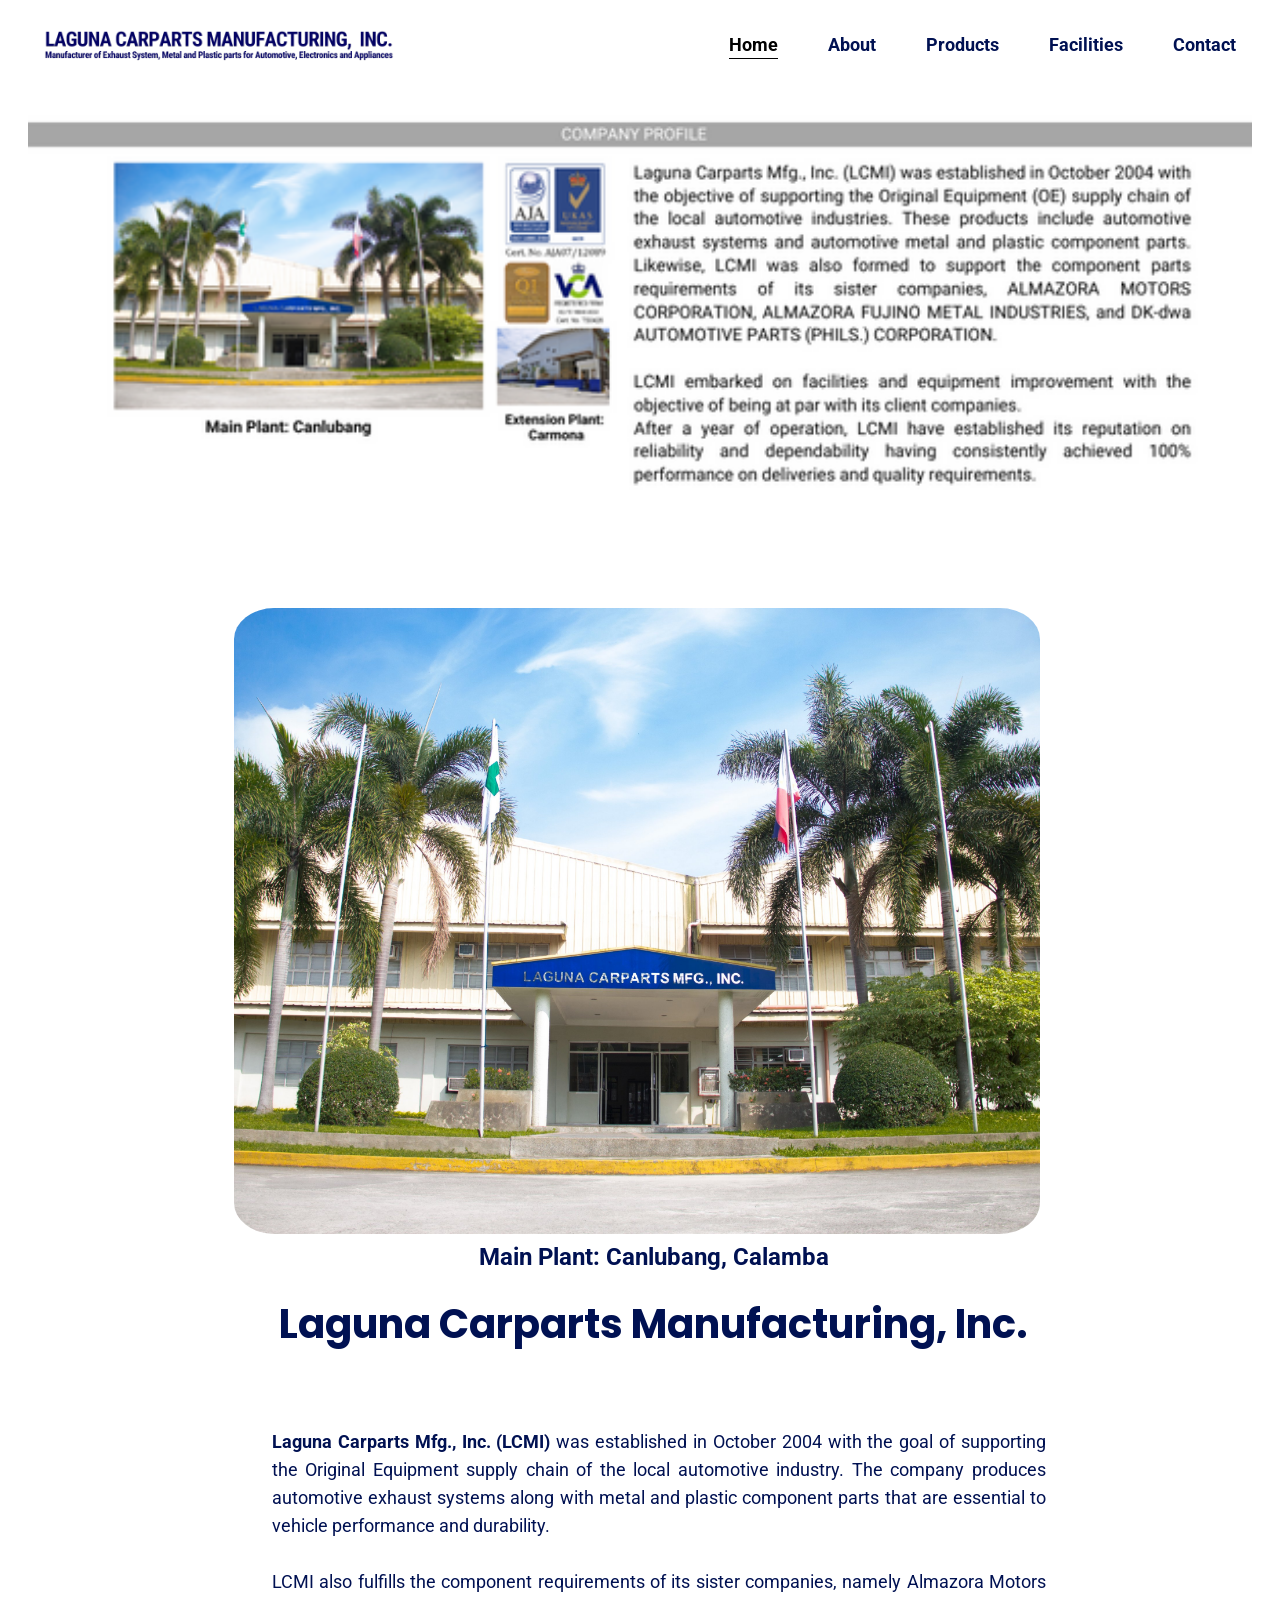
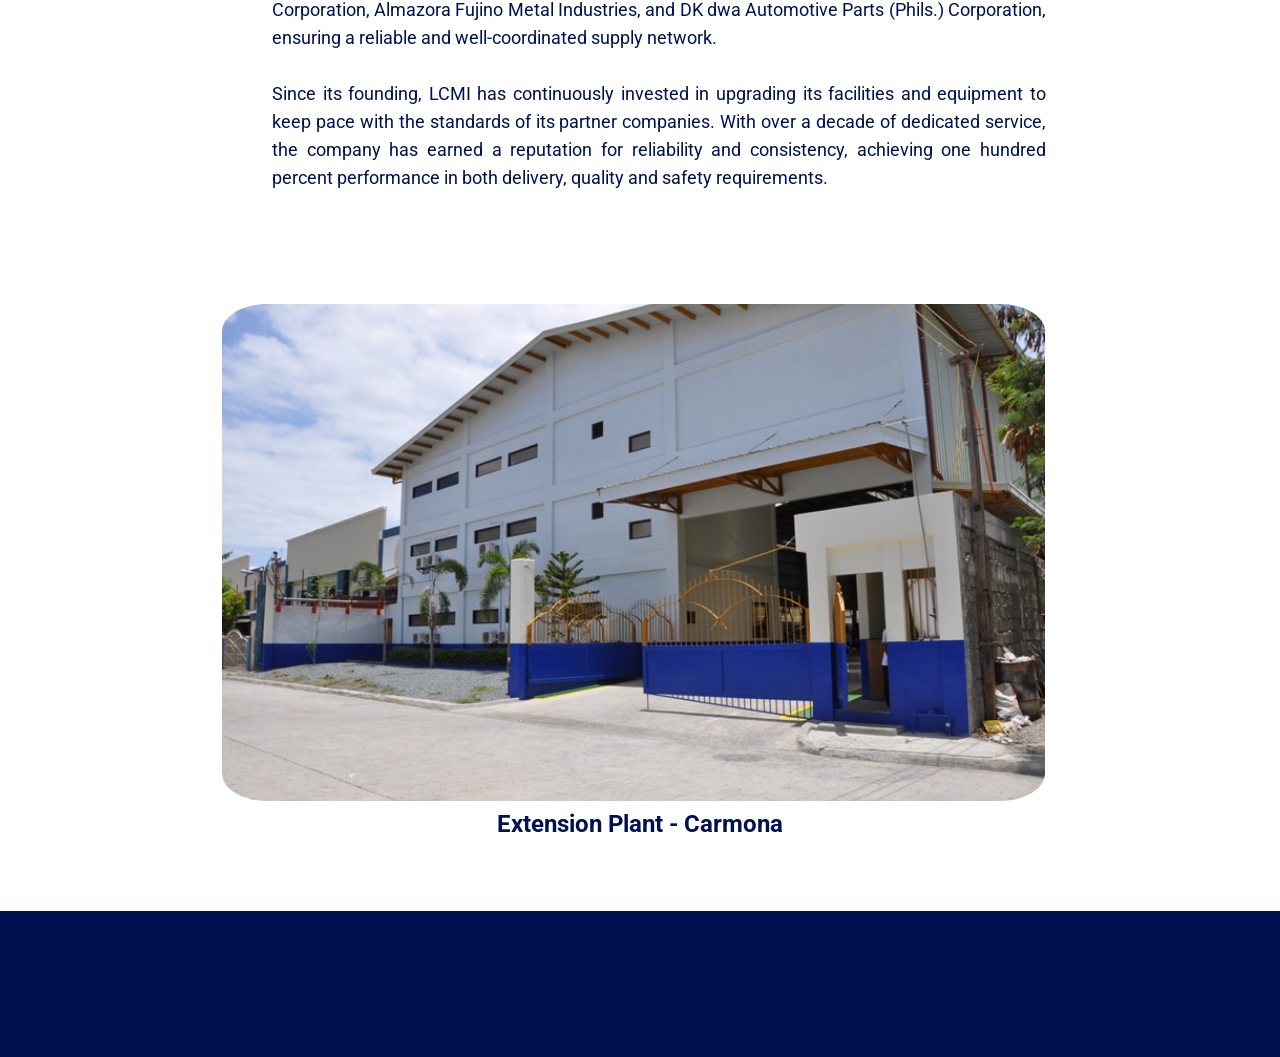
==== index.html @ 3dfc4397 "LagunaCarpartsMfg" ====
<!DOCTYPE html>
<html lang="en">
<head>
  <meta charset="utf-8">
  <meta name="viewport" content="width=device-width, initial-scale=1.0">
  <title>Laguna Carparts Mfg., Inc. - Manufacturing and Supplying Automotive Exhaust Systems | Laguna Carparts Mfg., Inc.</title>
  <meta name="description" content="Laguna Carparts Mfg., Inc. (LCMI) specializes in manufacturing and supplying automotive exhaust systems and metal and plastic component parts for the local automotive industries. With a reputation for reliability and dependability, LCMI is the go-to supplier for all your automotive needs.">
  <link rel="icon" type="image/png" href="assets/images/favicon.png">
  <link rel="preconnect" href="https://fonts.googleapis.com">
  <link rel="preconnect" href="https://fonts.gstatic.com" crossorigin>
  <link href="https://fonts.googleapis.com/css2?family=Playfair+Display:wght@400;700&family=Poppins:wght@400;700&family=Roboto:wght@400;700&family=Source+Sans+Pro:wght@400;700&display=swap" rel="stylesheet">
  <link rel="stylesheet" href="css/site.css">
  <link rel="stylesheet" href="css/styles.css">
</head>
<body>
  <div id="app">
    <main style="--h1-font-size:64px;--h1-font-style:normal;--h1-font-family:var(--font-primary);--h1-font-weight:700;--h1-line-height:1.25;--h1-m-font-size:40px;--h1-letter-spacing:normal;--h1-text-transform:none;--h1-text-decoration:none;--h2-font-size:56px;--h2-font-style:normal;--h2-font-family:var(--font-primary);--h2-font-weight:400;--h2-line-height:1.25;--h2-m-font-size:36px;--h2-letter-spacing:normal;--h2-text-transform:none;--h2-text-decoration:none;--h3-font-size:48px;--h3-font-style:normal;--h3-font-family:var(--font-primary);--h3-font-weight:400;--h3-line-height:1.25;--h3-m-font-size:32px;--h3-letter-spacing:normal;--h3-text-transform:none;--h3-text-decoration:none;--h4-font-size:40px;--h4-font-style:normal;--h4-font-family:var(--font-primary);--h4-font-weight:400;--h4-line-height:1.25;--h4-m-font-size:28px;--h4-letter-spacing:normal;--h4-text-transform:none;--h4-text-decoration:none;--h5-font-size:32px;--h5-font-style:normal;--h5-font-family:var(--font-primary);--h5-font-weight:400;--h5-line-height:1.25;--h5-m-font-size:24px;--h5-letter-spacing:normal;--h5-text-transform:none;--h5-text-decoration:none;--h6-font-size:24px;--h6-font-style:normal;--h6-font-family:var(--font-primary);--h6-font-weight:400;--h6-line-height:1.25;--h6-m-font-size:20px;--h6-letter-spacing:normal;--h6-text-transform:none;--h6-text-decoration:none;--body-font-size:16px;--body-font-style:normal;--body-font-family:var(--font-secondary);--body-font-weight:400;--body-line-height:1.3;--body-m-font-size:16px;--body-letter-spacing:0;--body-text-transform:none;--body-text-decoration:none;--font-primary:&#39;Playfair Display&#39;,serif;--font-secondary:&#39;Source Sans Pro&#39;, sans-serif;--nav-link-color:rgb(0, 17, 82);--nav-link-font-size:18px;--nav-link-font-style:normal;--nav-link-font-family:var(--font-secondary);--nav-link-font-weight:400;--nav-link-line-height:1.5em;--nav-link-m-font-size:16px;--nav-link-letter-spacing:0;--nav-link-text-transform:none;--nav-link-text-decoration:none;--body-large-font-size:18px;--body-large-font-style:normal;--body-large-font-family:var(--font-secondary);--body-large-font-weight:400;--body-large-line-height:1.5em;--body-large-m-font-size:18px;--body-large-letter-spacing:0;--body-large-text-transform:none;--body-large-text-decoration:none;--body-small-font-size:14px;--body-small-font-style:normal;--body-small-font-family:var(--font-secondary);--body-small-font-weight:400;--body-small-line-height:1;--body-small-m-font-size:14px;--body-small-letter-spacing:0;--body-small-text-transform:none;--body-small-text-decoration:none;--grid-button-primary-font-size:14px;--grid-button-primary-padding-x:32px;--grid-button-primary-padding-y:14px;--grid-button-primary-font-style:normal;--grid-button-primary-border-null:none;--grid-button-primary-font-family:var(--font-secondary);--grid-button-primary-font-weight:400;--grid-button-primary-line-height:1.4;--grid-button-primary-m-font-size:14px;--grid-button-primary-m-padding-x:32px;--grid-button-primary-m-padding-y:14px;--grid-button-primary-box-shadow-x:0px;--grid-button-primary-box-shadow-y:0px;--grid-button-primary-border-radius:999px;--grid-button-primary-letter-spacing:normal;--grid-button-primary-text-transform:uppercase;--grid-button-primary-box-shadow-blur:0px;--grid-button-primary-box-shadow-null:none;--grid-button-primary-text-decoration:none;--grid-button-primary-box-shadow-color:rgba(0, 0, 0, 0);--grid-button-primary-border-null-hover:none;--grid-button-primary-box-shadow-spread:0px;--grid-button-primary-box-shadow-x-hover:0px;--grid-button-primary-box-shadow-y-hover:0px;--grid-button-primary-transition-duration:0.2s;--grid-button-primary-background-color-null:;--grid-button-primary-box-shadow-blur-hover:0px;--grid-button-primary-box-shadow-null-hover:none;--grid-button-primary-box-shadow-color-hover:0px;--grid-button-primary-box-shadow-spread-hover:0px;--grid-button-primary-transition-timing-function:ease;--grid-button-primary-background-color-null-hover:;--grid-button-secondary-font-size:14px;--grid-button-secondary-padding-x:32px;--grid-button-secondary-padding-y:14px;--grid-button-secondary-font-style:normal;--grid-button-secondary-border-null:none;--grid-button-secondary-font-family:var(--font-secondary);--grid-button-secondary-font-weight:400;--grid-button-secondary-line-height:1.4;--grid-button-secondary-m-font-size:14px;--grid-button-secondary-m-padding-x:32px;--grid-button-secondary-m-padding-y:14px;--grid-button-secondary-box-shadow-x:0px;--grid-button-secondary-box-shadow-y:0px;--grid-button-secondary-border-radius:999px;--grid-button-secondary-letter-spacing:normal;--grid-button-secondary-text-transform:uppercase;--grid-button-secondary-box-shadow-blur:0px;--grid-button-secondary-box-shadow-null:none;--grid-button-secondary-text-decoration:none;--grid-button-secondary-box-shadow-color:rgba(0, 0, 0, 0);--grid-button-secondary-border-null-hover:none;--grid-button-secondary-box-shadow-spread:0px;--grid-button-secondary-box-shadow-x-hover:0px;--grid-button-secondary-box-shadow-y-hover:0px;--grid-button-secondary-transition-duration:0.2s;--grid-button-secondary-background-color-null:;--grid-button-secondary-box-shadow-blur-hover:0px;--grid-button-secondary-box-shadow-null-hover:none;--grid-button-secondary-box-shadow-color-hover:0px;--grid-button-secondary-box-shadow-spread-hover:0px;--grid-button-secondary-transition-timing-function:ease;--grid-button-secondary-background-color-null-hover:;--bd11b3cc:35px;" class="page"><div class="top-blocks"><header class="block-header" style="--nav-link-font-family:Roboto;--nav-link-font-weight:700;--nav-link-text-color:rgb(0, 17, 82);--nav-link-text-color-hover:rgb(0, 0, 0);--header-height-mobile:35px;--width:1240px;--padding-top:0px;--padding:0px 16px 0px 16px;--padding-right:16px;--padding-bottom:0px;--padding-left:16px;--logo-width:350px;--cartIconSize:40px;--link-spacing:50px;--m-logo-width:139px;--m-link-spacing:40px;--element-spacing:0px;--contrastBackgroundColor:rgb(224, 224, 224);--background-color:rgb(255, 255, 255);" backgroundcolorcontrast="rgb(224, 224, 224)" height="88" is-in-preview-mode="false" is-preview-mobile-view="false" data-v-06cc56f8><div class="background" style="--background-color:rgb(255, 255, 255);" data-v-06cc56f8></div><div class="block-header-layout-desktop block-header-layout-desktop--desktop-1" style="--v5c616aa5:min-content auto ;--v2e94a9f4:0px;" data-v-c1535ecd><a class="block-header-logo block-header__logo" href="index.html" data-v-06cc56f8 style="--v6f401cb2:350px;--v5ef47fbb:88px;--b298f7c8:24px;--b1fe0892:24;--v6313685a:400;--v66b767ed:139px;--v56669be0:35px;--v00407601:24px;" data-v-2fe39434><img class="block-header-logo__image" src="assets/images/4-YBg86GPN9WuVxKGg.png" alt="Laguna Carparts Mfg., Inc. logo" data-v-2fe39434></a><nav class="block-header__nav" data-v-06cc56f8><ul class="block-header__nav-links" data-v-06cc56f8><li class="block-header-item" data-v-06cc56f8 data-v-f7e431f3><label class="block-header-item__label" data-v-f7e431f3><div class="item-content-wrapper item-content-wrapper--active block-header-item__item" aria-haspopup="false" data-v-f7e431f3 data-v-76d5a5f3><a class="item-content" target href="index.html" data-v-76d5a5f3>Home</a></div></label></li><li class="block-header-item" data-v-06cc56f8 data-v-f7e431f3><label class="block-header-item__label" data-v-f7e431f3><div class="item-content-wrapper block-header-item__item" aria-haspopup="false" data-v-f7e431f3 data-v-76d5a5f3><a class="item-content" target href="about.html" data-v-76d5a5f3>About</a></div></label></li><li class="block-header-item" data-v-06cc56f8 data-v-f7e431f3><label class="block-header-item__label" data-v-f7e431f3><div class="item-content-wrapper block-header-item__item" aria-haspopup="false" data-v-f7e431f3 data-v-76d5a5f3><a class="item-content" target href="products.html" data-v-76d5a5f3>Products</a></div></label></li><li class="block-header-item" data-v-06cc56f8 data-v-f7e431f3><label class="block-header-item__label" data-v-f7e431f3><div class="item-content-wrapper block-header-item__item" aria-haspopup="false" data-v-f7e431f3 data-v-76d5a5f3><a class="item-content" target href="facilities.html" data-v-76d5a5f3>Facilities</a></div></label></li><li class="block-header-item" data-v-06cc56f8 data-v-f7e431f3><label class="block-header-item__label" data-v-f7e431f3><div class="item-content-wrapper block-header-item__item" aria-haspopup="false" data-v-f7e431f3 data-v-76d5a5f3><a class="item-content" target href="contact.html" data-v-76d5a5f3>Contact</a></div></label></li></ul></nav></div><div class="block-header-layout-mobile block-header-layout-mobile--mobile-1" style="--v5c616aa5:min-content auto ;--v2e94a9f4:0px;" data-v-c1535ecd><a class="block-header-logo block-header__logo" href="index.html" data-v-06cc56f8 style="--v6f401cb2:350px;--v5ef47fbb:88px;--b298f7c8:24px;--b1fe0892:24;--v6313685a:400;--v66b767ed:139px;--v56669be0:35px;--v00407601:24px;" data-v-2fe39434><img class="block-header-logo__image" src="assets/images/4-YBg86GPN9WuVxKGg.png" alt="Laguna Carparts Mfg., Inc. logo" data-v-2fe39434></a><button type="button" class="burger block-header__hamburger-menu" title="Menu" data-v-06cc56f8 style="--v63017ab5:var(--nav-link-text-color);" data-v-43ca5418><span class="burger__bun" data-v-43ca5418></span><span class="burger__meat" data-v-43ca5418></span><span class="burger__bun" data-v-43ca5418></span></button><div class="block-header-layout-mobile__dropdown--link-align-right block-header-layout-mobile__dropdown" data-v-c1535ecd><nav class="block-header__nav" data-v-06cc56f8><ul class="block-header__nav-links" data-v-06cc56f8><li class="block-header-item" data-v-06cc56f8 data-v-f7e431f3><label class="block-header-item__label" data-v-f7e431f3><div class="item-content-wrapper item-content-wrapper--active block-header-item__item" aria-haspopup="false" data-v-f7e431f3 data-v-76d5a5f3><a class="item-content" target href="index.html" data-v-76d5a5f3>Home</a></div></label></li><li class="block-header-item" data-v-06cc56f8 data-v-f7e431f3><label class="block-header-item__label" data-v-f7e431f3><div class="item-content-wrapper block-header-item__item" aria-haspopup="false" data-v-f7e431f3 data-v-76d5a5f3><a class="item-content" target href="about.html" data-v-76d5a5f3>About</a></div></label></li><li class="block-header-item" data-v-06cc56f8 data-v-f7e431f3><label class="block-header-item__label" data-v-f7e431f3><div class="item-content-wrapper block-header-item__item" aria-haspopup="false" data-v-f7e431f3 data-v-76d5a5f3><a class="item-content" target href="products.html" data-v-76d5a5f3>Products</a></div></label></li><li class="block-header-item" data-v-06cc56f8 data-v-f7e431f3><label class="block-header-item__label" data-v-f7e431f3><div class="item-content-wrapper block-header-item__item" aria-haspopup="false" data-v-f7e431f3 data-v-76d5a5f3><a class="item-content" target href="facilities.html" data-v-76d5a5f3>Facilities</a></div></label></li><li class="block-header-item" data-v-06cc56f8 data-v-f7e431f3><label class="block-header-item__label" data-v-f7e431f3><div class="item-content-wrapper block-header-item__item" aria-haspopup="false" data-v-f7e431f3 data-v-76d5a5f3><a class="item-content" target href="contact.html" data-v-76d5a5f3>Contact</a></div></label></li></ul></nav></div></div></header></div><div class="page__blocks" data-pagefind-body="" data-pagefind-filter="type:other" data-pagefind-meta="title[data-pf-title]" data-pf-title="Home"><section id="zJgg9G" class="block block--desktop-first-visible block--mobile-first-visible" style="--rows:11;--width:1224px;--row-gap:16px;--row-size:48px;--column-gap:24px;--block-padding-top:40px;--block-padding:40px 0px 40px 0px;--block-padding-right:0px;--block-padding-bottom:40px;--block-padding-left:0px;--m-block-padding:64px 16px 64px 16px;--grid-gap-history:16px 24px;" data-v-6686dd9a><div class="block-background" data-v-6686dd9a style="--v4cfc8878:rgb(255, 255, 255);--v5abb0200:50%;--v5c6fda9f:0%;--v47c095f9:50%;--v000e51f2:center;--v79d8fbfe:calc(-20svh * 50 / 100);--v3f9ca25a:false;"></div><div class="block-layout block-layout--layout" style="--m-grid-template-rows:15.56vw auto 139px;--t-grid-template-rows:minmax(56px, auto) minmax(96px, auto) 1fr;--small-desktop-grid-template-rows:minmax(1.96vw, auto) minmax(32.68vw, auto) 0.16vw;--grid-template-rows:minmax(24px, auto) minmax(400px, auto) 1fr;--m-grid-template-columns:100.00%;--grid-template-columns:100.00%;--m-block-min-height:auto;--t-block-min-height:291px;--small-desktop-block-min-height:auto;--block-min-height:426px;--v3f3138e2:1224px;--c27f45b8:360px;--v66d5c4a6:0 4.444444444444445vw;--v1984096a:0 16px;" data-v-6686dd9a><div class="layout-element layout-element--layout layout-element transition transition-- transition--root-hidden" style="--align:center;--justify:center;--m-element-margin:0 0 40px 0;--z-index:1;--grid-row:2/3;--grid-column:1/2;--m-grid-row:2/3;--m-grid-column:1/2;--v72f86ff9:400px;--v4c707db6:96px;" data-v-5636d6b6><div id="zNuPJu" class="image-wrapper image-wrapper--layout layout-element__component layout-element__component--GridImage" data-v-5636d6b6 style="--d8599d80:400px;--v636e1b04:96px;" data-v-70c5c70b><div target="_self" title style="--v7007e7a5:initial;--v76f5f733:initial;--v52de0f10:initial;--v3f28ffbc:100vw;--v21b35439:32.6797385620915vw;--e3629ab6:center 50%;--d66f8f86:initial;--v6dfc834f:100%;--v655f79f4:auto;" class="image image--grid image-wrapper--desktop" data-selector="data-image" data-animation-role="image" data-v-70c5c70b data-v-8ca41215><img alt src="assets/images/ryy-Yg2aL4J767cr022b.png" height="400" width="1224" loading="eager" class="image__image" data-v-8ca41215></div><div target="_self" title style="--v7007e7a5:initial;--v76f5f733:initial;--v52de0f10:initial;--v3f28ffbc:26.797385620915033vw;--v21b35439:7.8431372549019605vw;--e3629ab6:center 50%;--d66f8f86:initial;--v6dfc834f:91.11111111111111vw;--v655f79f4:26.666666666666668vw;" class="image image--grid image-wrapper--mobile" data-selector="data-image" data-animation-role="image" data-v-70c5c70b data-v-8ca41215><img alt src="assets/images/ryy-Yg2aL4J767cr022b.png" height="96" width="328" loading="eager" class="image__image" data-v-8ca41215></div></div></div></div></section><section id="zwaCRg" class="block" style="--rows:10;--width:1180px;--m-rows:9;--row-gap:16px;--row-size:48px;--column-gap:24px;--block-padding-top:0px;--block-padding:0px 0px 0px 0px;--block-padding-right:0px;--block-padding-bottom:0px;--block-padding-left:0px;--m-block-padding:55px 16px 40px 16px;--oldContentWidth:1600px;--grid-gap-history:16px 24px;" data-v-6686dd9a><div class="block-background" data-v-6686dd9a style="--v4cfc8878:rgb(255, 255, 255);--v5abb0200:50%;--v5c6fda9f:0%;--v47c095f9:50%;--v000e51f2:center;--v79d8fbfe:calc(-20svh * 50 / 100);--v3f9ca25a:false;"></div><div class="block-layout block-layout--layout" style="--m-grid-template-rows:3.89vw auto 5.56vw auto 9.44vw auto 0px;--t-grid-template-rows:minmax(14px, auto) minmax(418px, auto) minmax(20px, auto) minmax(22px, auto) minmax(34px, auto) minmax(22px, auto) 1fr;--small-desktop-grid-template-rows:minmax(7.68vw, auto) minmax(51.14vw, auto) minmax(0.65vw, auto) minmax(2.61vw, auto) minmax(1.96vw, auto) minmax(4.25vw, auto) 3.10vw;--grid-template-rows:minmax(94px, auto) minmax(626px, auto) minmax(8px, auto) minmax(32px, auto) minmax(24px, auto) minmax(52px, auto) 1fr;--m-grid-template-columns:100.00%;--grid-template-columns:8.42% 5.96% 2.45% 65.85% 5.23% 5.96% 6.13%;--m-block-min-height:auto;--t-block-min-height:486px;--small-desktop-block-min-height:auto;--block-min-height:874px;--v3f3138e2:1224px;--c27f45b8:360px;--v66d5c4a6:0 4.444444444444445vw;--v1984096a:0 16px;" data-v-6686dd9a><div class="layout-element layout-element--layout layout-element transition transition--" style="--text:center;--align:flex-start;--justify:center;--m-width:100%;--m-align-self:center;--m-element-margin:0 0 23px 0;--z-index:1;--grid-row:6/7;--grid-column:2/7;--m-grid-row:4/5;--m-grid-column:1/2;--v72f86ff9:52px;--v4c707db6:22px;" data-v-5636d6b6><div class="text-box layout-element__component layout-element__component--GridTextBox" id="zlvq28" data-v-5636d6b6 style="--v2b806092:break-spaces;--v12d9d480:initial;--d294b058:break-spaces;"><p dir="auto" class="body" style="color: rgb(0, 17, 82); --lineHeightDesktop: 1.3; --fontSizeDesktop: 40px;"><span style="font-family: Poppins; font-weight: 700;"><strong>Laguna Carparts Manufacturing, Inc.</strong></span></p></div></div><div class="layout-element layout-element--layout layout-element transition transition-- transition--root-hidden" style="--align:center;--justify:center;--m-width:100%;--m-element-margin:0 0 16px 0;--z-index:2;--grid-row:2/3;--grid-column:4/5;--m-grid-row:2/3;--m-grid-column:1/2;--v72f86ff9:626px;--v4c707db6:418px;" data-v-5636d6b6><div id="zbrk2o" class="image-wrapper image-wrapper--layout layout-element__component layout-element__component--GridImage" data-v-5636d6b6 style="--d8599d80:626px;--v636e1b04:418px;" data-v-70c5c70b><div target="_self" title style="--v7007e7a5:5%;--v76f5f733:initial;--v52de0f10:initial;--v3f28ffbc:65.84967320261438vw;--v21b35439:51.1437908496732vw;--e3629ab6:center 50%;--d66f8f86:5%;--v6dfc834f:100%;--v655f79f4:auto;" class="image image--grid image-wrapper--desktop" data-selector="data-image" data-animation-role="image" data-v-70c5c70b data-v-8ca41215><img alt src="assets/images/orig-YbND7J738wFeJaZM.jpg" height="626" width="806" loading="lazy" class="image__image" data-v-8ca41215></div><div target="_self" title style="--v7007e7a5:5%;--v76f5f733:initial;--v52de0f10:initial;--v3f28ffbc:26.797385620915033vw;--v21b35439:34.150326797385624vw;--e3629ab6:center 50%;--d66f8f86:5%;--v6dfc834f:91.11111111111111vw;--v655f79f4:116.11111111111111vw;" class="image image--grid image-wrapper--mobile" data-selector="data-image" data-animation-role="image" data-v-70c5c70b data-v-8ca41215><img alt src="assets/images/orig-YbND7J738wFeJaZM.jpg" height="418" width="328" loading="lazy" class="image__image" data-v-8ca41215></div></div></div><div class="layout-element layout-element--layout layout-element transition transition--" style="--text:center;--align:flex-start;--justify:center;--m-width:84.72622478386167%;--m-align-self:center;--m-element-margin:0 0 20px 0;--z-index:3;--grid-row:4/5;--grid-column:3/6;--m-grid-row:6/7;--m-grid-column:1/2;--v72f86ff9:32px;--v4c707db6:22px;" data-v-5636d6b6><div class="text-box layout-element__component layout-element__component--GridTextBox" id="zo3bYd" data-v-5636d6b6 style="--v2b806092:break-spaces;--v12d9d480:initial;--d294b058:break-spaces;"><p dir="auto" class="body" style="color: rgb(0, 17, 82); --lineHeightDesktop: 1.3; --fontSizeDesktop: 24px;"><span style="font-family: Roboto; font-weight: 400;"><strong>Main Plant: Canlubang, Calamba</strong></span></p></div></div></div></section><section id="block_insE9PhwZ-RAkv1pxUGAX" class="block" style="--cols:12;--rows:6;--width:1224px;--m-rows:1;--col-gap:24px;--row-gap:16px;--row-size:48px;--column-gap:24px;--block-padding-top:16px;--block-padding:16px 0 16px 0;--block-padding-right:0;--block-padding-bottom:16px;--block-padding-left:0;--m-block-padding:55px 16px 85px 16px;--oldContentWidth:1600px;" data-v-6686dd9a><div class="block-background" data-v-6686dd9a style="--v4cfc8878:rgb(255, 255, 255);--v5abb0200:50%;--v5c6fda9f:0%;--v47c095f9:50%;--v000e51f2:center;--v79d8fbfe:calc(-20svh * 50 / 100);--v3f9ca25a:false;"></div><div class="block-layout block-layout--layout" style="--m-grid-template-rows:auto 20px;--t-grid-template-rows:minmax(643px, auto) 1fr;--small-desktop-grid-template-rows:minmax(3.27vw, auto) minmax(32.43vw, auto) 4.49vw;--grid-template-rows:minmax(40px, auto) minmax(397px, auto) 1fr;--m-grid-template-columns:7.01% 85.98% 7.01%;--grid-template-columns:19.93% 63.24% 16.83%;--m-block-min-height:auto;--t-block-min-height:663px;--small-desktop-block-min-height:auto;--block-min-height:492px;--v3f3138e2:1224px;--c27f45b8:360px;--v66d5c4a6:0 4.444444444444445vw;--v1984096a:0 16px;" data-v-6686dd9a><div class="layout-element layout-element--layout layout-element transition transition--" style="--text:justify;--align:flex-start;--justify:center;--m-width:84.72622478386167%;--m-align-self:center;--m-element-margin:0 0 20px 0;--z-index:1;--grid-row:2/3;--grid-column:2/3;--m-grid-row:1/2;--m-grid-column:2/3;--v72f86ff9:397px;--v4c707db6:643px;" data-v-5636d6b6><div class="text-box layout-element__component layout-element__component--GridTextBox" id="zPQdWB" data-v-5636d6b6 style="--v2b806092:normal;--v12d9d480:initial;--d294b058:normal;"><p dir="auto" class="body" style="color: rgb(0, 17, 82); --lineHeightDesktop: 1.5; --fontSizeDesktop: 18px; margin-bottom: 33px;"><span style="font-family: Roboto; font-weight: 400;"><strong>Laguna Carparts Mfg., Inc. (LCMI)</strong>&nbsp;was established in October 2004 with the goal of supporting the Original Equipment supply chain of the local automotive industry. The company produces automotive exhaust systems along with metal and plastic component parts that are essential to vehicle performance and durability.</span><br><span style="font-family: Roboto; font-weight: 400;"> <br>LCMI also fulfills the component requirements of its sister companies, namely Almazora Motors Corporation, Almazora Fujino Metal Industries, and DK dwa Automotive Parts (Phils.) Corporation, ensuring a reliable and well-coordinated supply network.<br><br> Since its founding, LCMI has continuously invested in upgrading its facilities and equipment to keep pace with the standards of its partner companies. With over a decade of dedicated service, the company has earned a reputation for reliability and consistency, achieving one hundred percent performance in both delivery, quality and safety requirements.</span></p></div></div></div></section><section id="zsSUBj" class="block" style="--cols:12;--rows:6;--width:1224px;--m-rows:1;--col-gap:24px;--row-gap:16px;--row-size:48px;--column-gap:24px;--block-padding-top:16px;--block-padding:16px 0 16px 0;--block-padding-right:0;--block-padding-bottom:16px;--block-padding-left:0;--m-block-padding:55px 16px 85px 16px;--oldContentWidth:1600px;" data-v-6686dd9a><div class="block-background" data-v-6686dd9a style="--v4cfc8878:rgb(255, 255, 255);--v5abb0200:50%;--v5c6fda9f:0%;--v47c095f9:50%;--v000e51f2:center;--v79d8fbfe:calc(-20svh * 50 / 100);--v3f9ca25a:false;"></div><div class="block-layout block-layout--layout" style="--m-grid-template-rows:3.89vw auto 108.33vw auto 0px;--t-grid-template-rows:minmax(14px, auto) minmax(278px, auto) minmax(390px, auto) minmax(22px, auto) 1fr;--small-desktop-grid-template-rows:minmax(1.96vw, auto) minmax(40.52vw, auto) minmax(0.65vw, auto) minmax(2.61vw, auto) 5.80vw;--grid-template-rows:minmax(24px, auto) minmax(496px, auto) minmax(8px, auto) minmax(32px, auto) 1fr;--m-grid-template-columns:100.00%;--grid-template-columns:14.95% 0.90% 67.24% 1.96% 14.95%;--m-block-min-height:auto;--t-block-min-height:704px;--small-desktop-block-min-height:auto;--block-min-height:631px;--v3f3138e2:1224px;--c27f45b8:360px;--v66d5c4a6:0 4.444444444444445vw;--v1984096a:0 16px;" data-v-6686dd9a><div class="layout-element layout-element--layout layout-element transition transition-- transition--root-hidden" style="--align:center;--justify:center;--m-element-margin:0 0 16px 0;--z-index:1;--grid-row:2/3;--grid-column:3/4;--m-grid-row:2/3;--m-grid-column:1/2;--v72f86ff9:496px;--v4c707db6:278px;" data-v-5636d6b6><div id="ztA6SC" class="image-wrapper image-wrapper--layout layout-element__component layout-element__component--GridImage" data-v-5636d6b6 style="--d8599d80:496px;--v636e1b04:278px;" data-v-70c5c70b><div rel="nofollow" title style="--v7007e7a5:5.5%;--v76f5f733:initial;--v52de0f10:initial;--v3f28ffbc:67.23856209150327vw;--v21b35439:40.52287581699346vw;--e3629ab6:center 50%;--d66f8f86:5.5%;--v6dfc834f:100%;--v655f79f4:auto;" class="image image--grid image-wrapper--desktop" data-selector="data-image" data-animation-role="image" data-v-70c5c70b data-v-8ca41215><img alt src="assets/images/carmona-plant-YNqXQ7awVxseOqzR.jpg" height="496" width="823" loading="lazy" class="image__image" data-v-8ca41215></div><div rel="nofollow" title style="--v7007e7a5:5.5%;--v76f5f733:initial;--v52de0f10:initial;--v3f28ffbc:26.797385620915033vw;--v21b35439:22.712418300653596vw;--e3629ab6:center 50%;--d66f8f86:5.5%;--v6dfc834f:91.11111111111111vw;--v655f79f4:77.22222222222223vw;" class="image image--grid image-wrapper--mobile" data-selector="data-image" data-animation-role="image" data-v-70c5c70b data-v-8ca41215><img alt src="assets/images/carmona-plant-YNqXQ7awVxseOqzR.jpg" height="278" width="328" loading="lazy" class="image__image" data-v-8ca41215></div></div></div><div class="layout-element layout-element--layout layout-element transition transition--" style="--text:center;--align:flex-start;--justify:center;--m-width:84.72622478386167%;--m-align-self:center;--m-element-margin:0 0 20px 0;--z-index:2;--grid-row:4/5;--grid-column:2/5;--m-grid-row:4/5;--m-grid-column:1/2;--v72f86ff9:32px;--v4c707db6:22px;" data-v-5636d6b6><div class="text-box layout-element__component layout-element__component--GridTextBox" id="zDuI3v" data-v-5636d6b6 style="--v2b806092:break-spaces;--v12d9d480:initial;--d294b058:break-spaces;"><p dir="auto" class="body" style="color: rgb(0, 17, 82); --lineHeightDesktop: 1.3; --fontSizeDesktop: 24px;"><span style="font-family: Roboto; font-weight: 400;"><strong>Extension Plant - Carmona</strong></span></p></div></div></div></section><section id="block_DFTCZDNS8gRdD85cQYLwt" class="block" style="--cols:12;--rows:4;--width:1224px;--m-rows:1;--col-gap:24px;--row-gap:16px;--row-size:48px;--column-gap:24px;--block-padding-top:16px;--block-padding:16px 0 16px 0;--block-padding-right:0;--block-padding-bottom:16px;--block-padding-left:0;--m-block-padding:40px 16px 40px 16px;--oldContentWidth:1600px;" data-pagefind-ignore="all" data-v-6686dd9a><div class="block-background" data-v-6686dd9a style="--v4cfc8878:rgb(0, 17, 82);--v5abb0200:50%;--v5c6fda9f:0%;--v47c095f9:50%;--v000e51f2:center;--v79d8fbfe:calc(-20svh * 50 / 100);--v3f9ca25a:false;"></div><div class="block-layout block-layout--layout" style="--m-grid-template-rows: 1fr;--t-grid-template-rows: 1fr;--small-desktop-grid-template-rows: 1fr;--grid-template-rows: 1fr;--m-grid-template-columns:100.00%;--grid-template-columns:100.00%;--m-block-min-height:20px;--t-block-min-height:20px;--small-desktop-block-min-height:11.928104575163399vw;--block-min-height:146px;--v3f3138e2:1224px;--c27f45b8:360px;--v66d5c4a6:0 4.444444444444445vw;--v1984096a:0 16px;" data-v-6686dd9a></div></section></div></main>
  </div>
  <script src="js/main.js"></script>
</body>
</html>
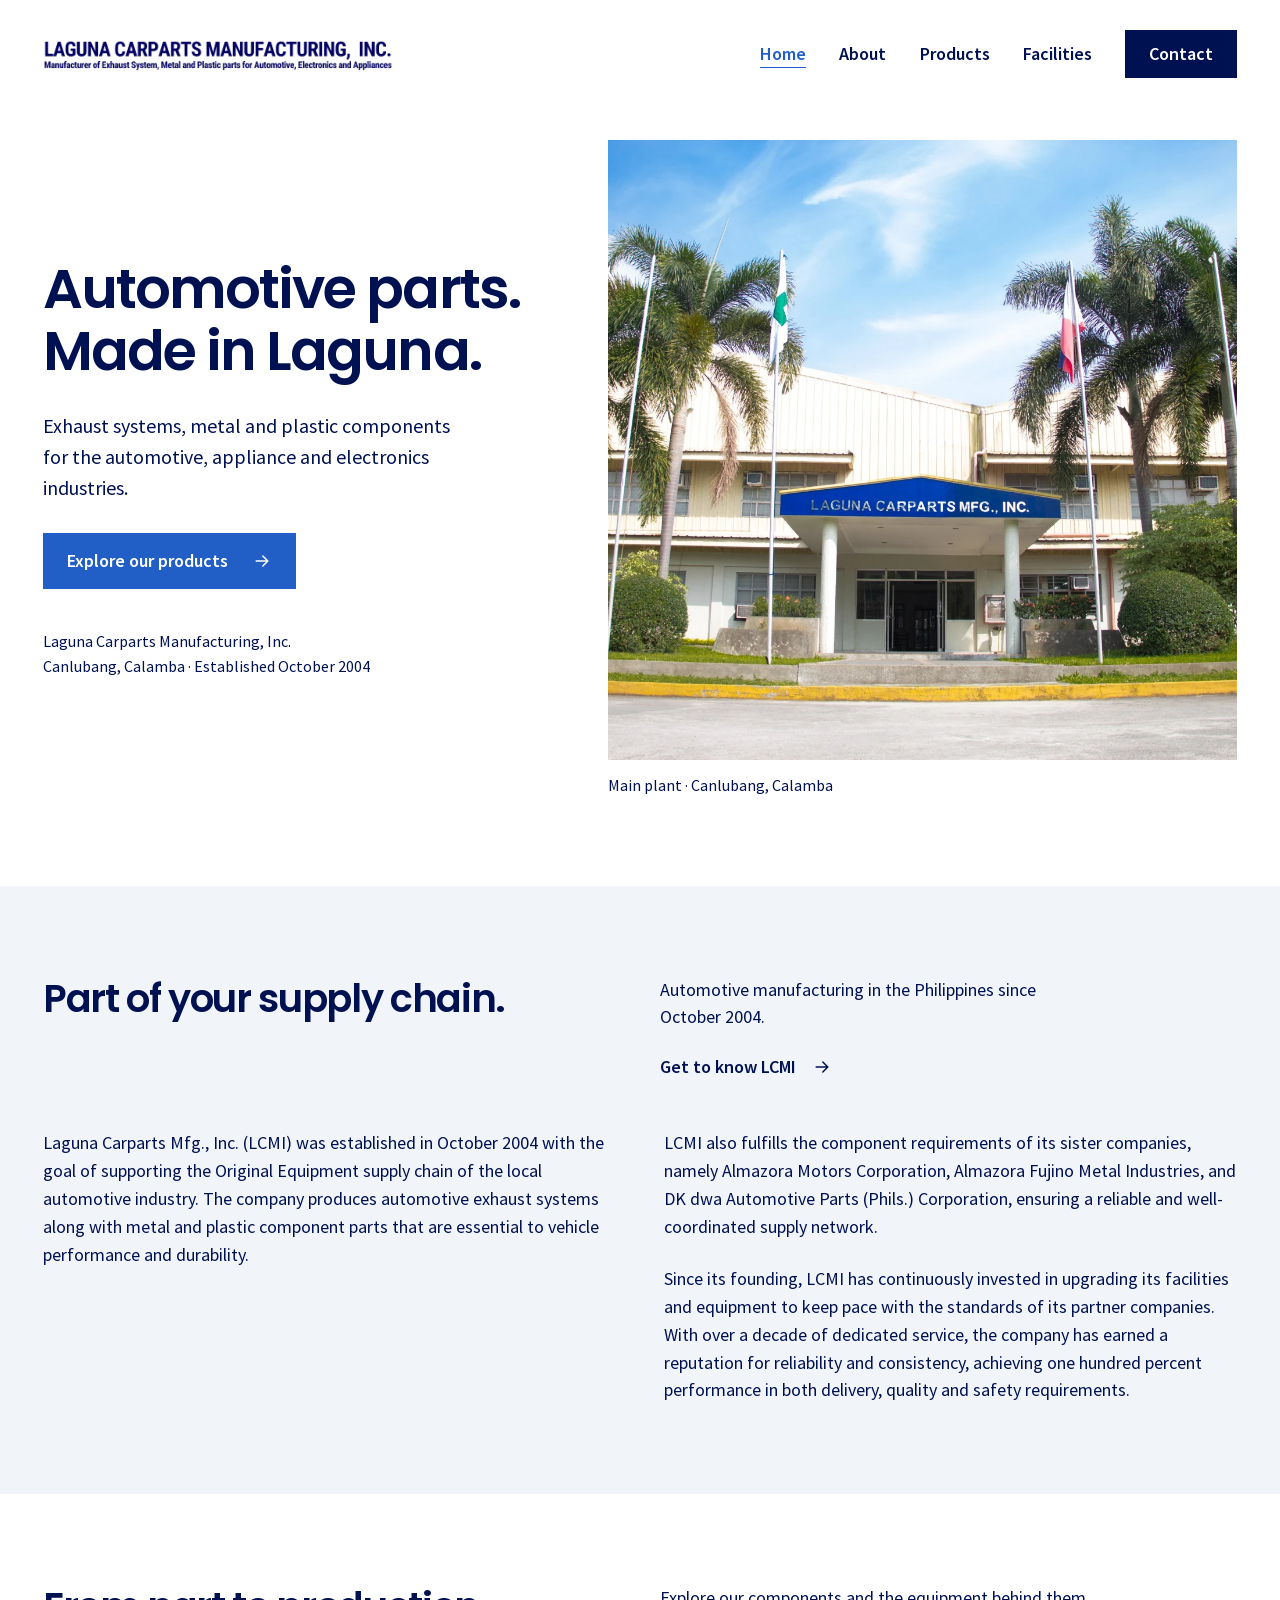
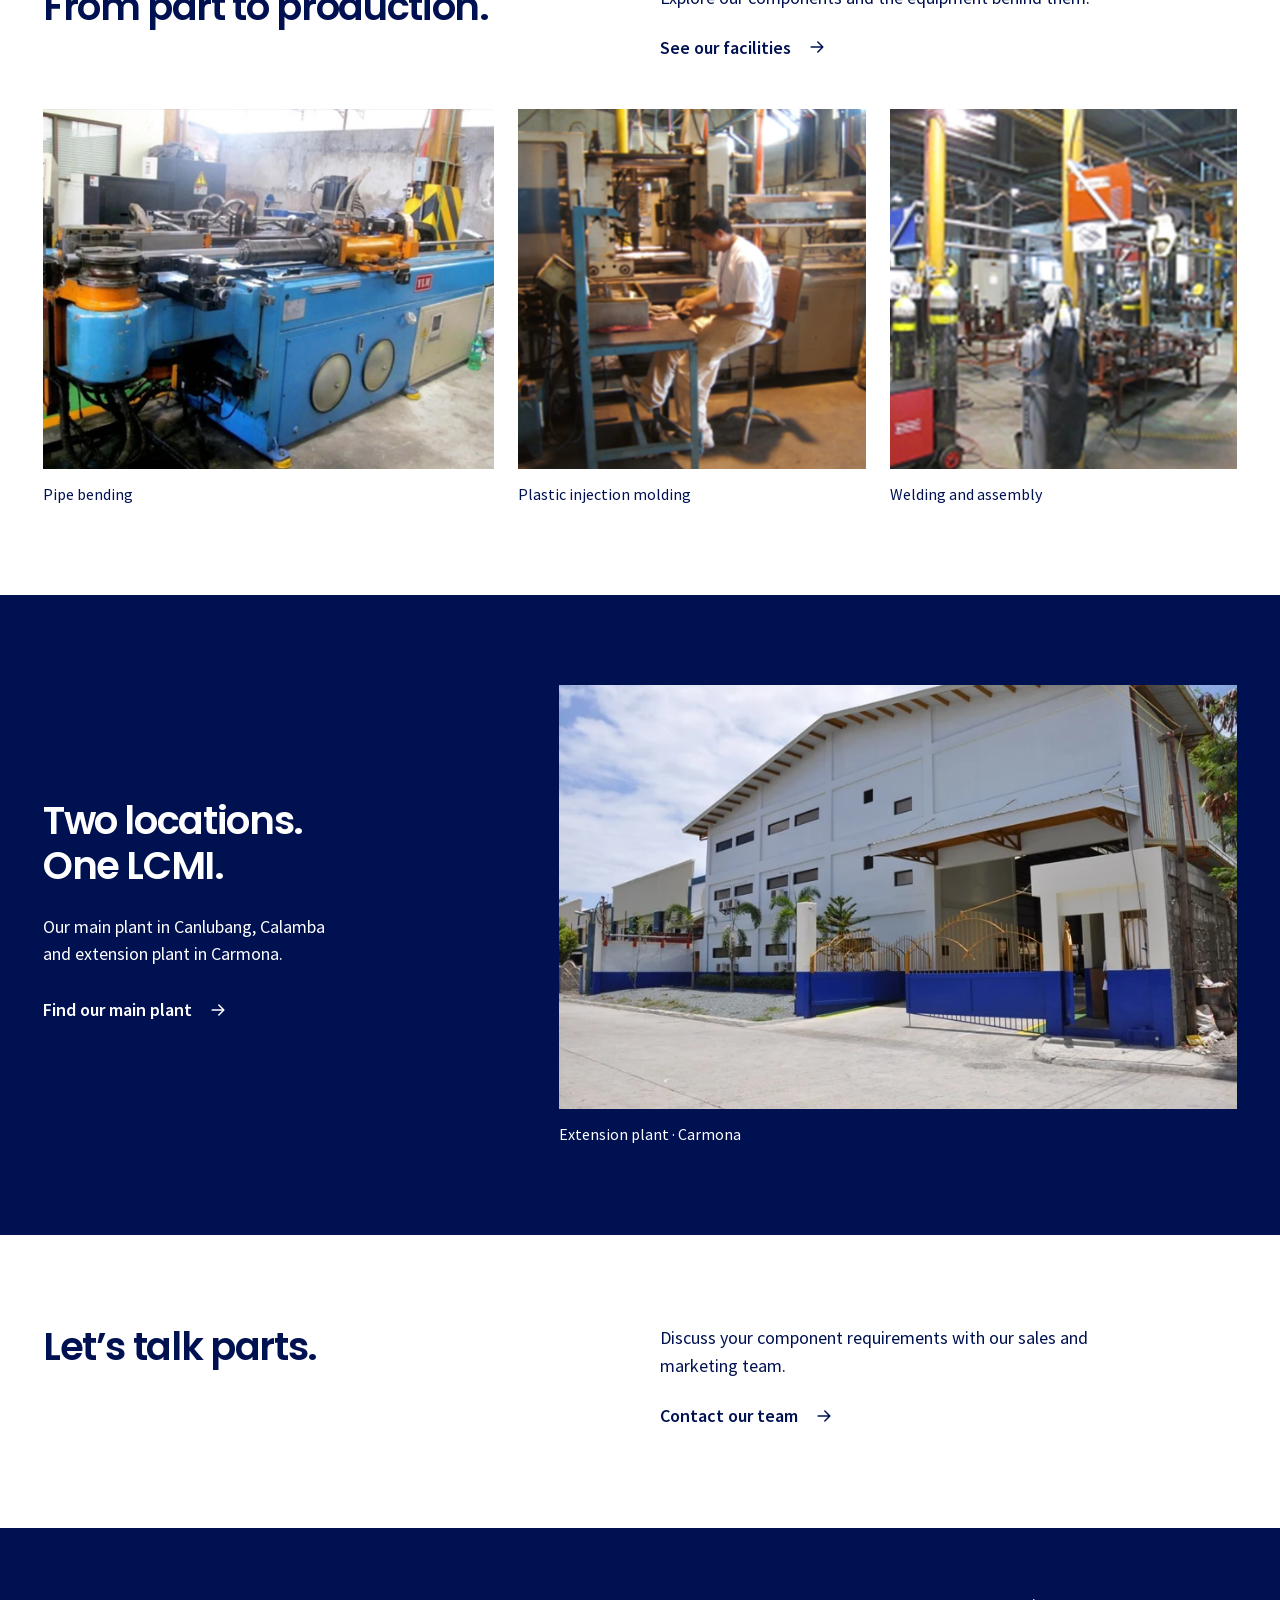
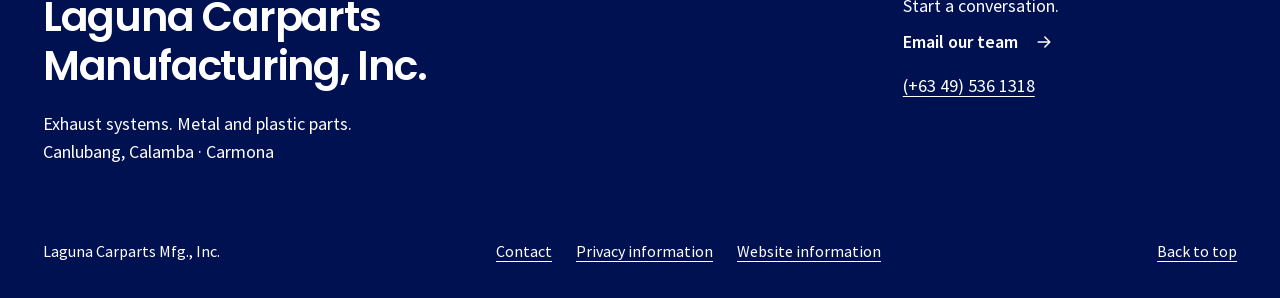
==== commit 178bbfa7: "Refactor code structure and remove redundant sections for improved readability and maintainability" ====
--- a/index.html
+++ b/index.html
@@ -1,21 +1,419 @@
-<!DOCTYPE html>
+<!doctype html>
 <html lang="en">
-<head>
-  <meta charset="utf-8">
-  <meta name="viewport" content="width=device-width, initial-scale=1.0">
-  <title>Laguna Carparts Mfg., Inc. - Manufacturing and Supplying Automotive Exhaust Systems | Laguna Carparts Mfg., Inc.</title>
-  <meta name="description" content="Laguna Carparts Mfg., Inc. (LCMI) specializes in manufacturing and supplying automotive exhaust systems and metal and plastic component parts for the local automotive industries. With a reputation for reliability and dependability, LCMI is the go-to supplier for all your automotive needs.">
-  <link rel="icon" type="image/png" href="assets/images/favicon.png">
-  <link rel="preconnect" href="https://fonts.googleapis.com">
-  <link rel="preconnect" href="https://fonts.gstatic.com" crossorigin>
-  <link href="https://fonts.googleapis.com/css2?family=Playfair+Display:wght@400;700&family=Poppins:wght@400;700&family=Roboto:wght@400;700&family=Source+Sans+Pro:wght@400;700&display=swap" rel="stylesheet">
-  <link rel="stylesheet" href="css/site.css">
-  <link rel="stylesheet" href="css/styles.css">
-</head>
-<body>
-  <div id="app">
-    <main style="--h1-font-size:64px;--h1-font-style:normal;--h1-font-family:var(--font-primary);--h1-font-weight:700;--h1-line-height:1.25;--h1-m-font-size:40px;--h1-letter-spacing:normal;--h1-text-transform:none;--h1-text-decoration:none;--h2-font-size:56px;--h2-font-style:normal;--h2-font-family:var(--font-primary);--h2-font-weight:400;--h2-line-height:1.25;--h2-m-font-size:36px;--h2-letter-spacing:normal;--h2-text-transform:none;--h2-text-decoration:none;--h3-font-size:48px;--h3-font-style:normal;--h3-font-family:var(--font-primary);--h3-font-weight:400;--h3-line-height:1.25;--h3-m-font-size:32px;--h3-letter-spacing:normal;--h3-text-transform:none;--h3-text-decoration:none;--h4-font-size:40px;--h4-font-style:normal;--h4-font-family:var(--font-primary);--h4-font-weight:400;--h4-line-height:1.25;--h4-m-font-size:28px;--h4-letter-spacing:normal;--h4-text-transform:none;--h4-text-decoration:none;--h5-font-size:32px;--h5-font-style:normal;--h5-font-family:var(--font-primary);--h5-font-weight:400;--h5-line-height:1.25;--h5-m-font-size:24px;--h5-letter-spacing:normal;--h5-text-transform:none;--h5-text-decoration:none;--h6-font-size:24px;--h6-font-style:normal;--h6-font-family:var(--font-primary);--h6-font-weight:400;--h6-line-height:1.25;--h6-m-font-size:20px;--h6-letter-spacing:normal;--h6-text-transform:none;--h6-text-decoration:none;--body-font-size:16px;--body-font-style:normal;--body-font-family:var(--font-secondary);--body-font-weight:400;--body-line-height:1.3;--body-m-font-size:16px;--body-letter-spacing:0;--body-text-transform:none;--body-text-decoration:none;--font-primary:&#39;Playfair Display&#39;,serif;--font-secondary:&#39;Source Sans Pro&#39;, sans-serif;--nav-link-color:rgb(0, 17, 82);--nav-link-font-size:18px;--nav-link-font-style:normal;--nav-link-font-family:var(--font-secondary);--nav-link-font-weight:400;--nav-link-line-height:1.5em;--nav-link-m-font-size:16px;--nav-link-letter-spacing:0;--nav-link-text-transform:none;--nav-link-text-decoration:none;--body-large-font-size:18px;--body-large-font-style:normal;--body-large-font-family:var(--font-secondary);--body-large-font-weight:400;--body-large-line-height:1.5em;--body-large-m-font-size:18px;--body-large-letter-spacing:0;--body-large-text-transform:none;--body-large-text-decoration:none;--body-small-font-size:14px;--body-small-font-style:normal;--body-small-font-family:var(--font-secondary);--body-small-font-weight:400;--body-small-line-height:1;--body-small-m-font-size:14px;--body-small-letter-spacing:0;--body-small-text-transform:none;--body-small-text-decoration:none;--grid-button-primary-font-size:14px;--grid-button-primary-padding-x:32px;--grid-button-primary-padding-y:14px;--grid-button-primary-font-style:normal;--grid-button-primary-border-null:none;--grid-button-primary-font-family:var(--font-secondary);--grid-button-primary-font-weight:400;--grid-button-primary-line-height:1.4;--grid-button-primary-m-font-size:14px;--grid-button-primary-m-padding-x:32px;--grid-button-primary-m-padding-y:14px;--grid-button-primary-box-shadow-x:0px;--grid-button-primary-box-shadow-y:0px;--grid-button-primary-border-radius:999px;--grid-button-primary-letter-spacing:normal;--grid-button-primary-text-transform:uppercase;--grid-button-primary-box-shadow-blur:0px;--grid-button-primary-box-shadow-null:none;--grid-button-primary-text-decoration:none;--grid-button-primary-box-shadow-color:rgba(0, 0, 0, 0);--grid-button-primary-border-null-hover:none;--grid-button-primary-box-shadow-spread:0px;--grid-button-primary-box-shadow-x-hover:0px;--grid-button-primary-box-shadow-y-hover:0px;--grid-button-primary-transition-duration:0.2s;--grid-button-primary-background-color-null:;--grid-button-primary-box-shadow-blur-hover:0px;--grid-button-primary-box-shadow-null-hover:none;--grid-button-primary-box-shadow-color-hover:0px;--grid-button-primary-box-shadow-spread-hover:0px;--grid-button-primary-transition-timing-function:ease;--grid-button-primary-background-color-null-hover:;--grid-button-secondary-font-size:14px;--grid-button-secondary-padding-x:32px;--grid-button-secondary-padding-y:14px;--grid-button-secondary-font-style:normal;--grid-button-secondary-border-null:none;--grid-button-secondary-font-family:var(--font-secondary);--grid-button-secondary-font-weight:400;--grid-button-secondary-line-height:1.4;--grid-button-secondary-m-font-size:14px;--grid-button-secondary-m-padding-x:32px;--grid-button-secondary-m-padding-y:14px;--grid-button-secondary-box-shadow-x:0px;--grid-button-secondary-box-shadow-y:0px;--grid-button-secondary-border-radius:999px;--grid-button-secondary-letter-spacing:normal;--grid-button-secondary-text-transform:uppercase;--grid-button-secondary-box-shadow-blur:0px;--grid-button-secondary-box-shadow-null:none;--grid-button-secondary-text-decoration:none;--grid-button-secondary-box-shadow-color:rgba(0, 0, 0, 0);--grid-button-secondary-border-null-hover:none;--grid-button-secondary-box-shadow-spread:0px;--grid-button-secondary-box-shadow-x-hover:0px;--grid-button-secondary-box-shadow-y-hover:0px;--grid-button-secondary-transition-duration:0.2s;--grid-button-secondary-background-color-null:;--grid-button-secondary-box-shadow-blur-hover:0px;--grid-button-secondary-box-shadow-null-hover:none;--grid-button-secondary-box-shadow-color-hover:0px;--grid-button-secondary-box-shadow-spread-hover:0px;--grid-button-secondary-transition-timing-function:ease;--grid-button-secondary-background-color-null-hover:;--bd11b3cc:35px;" class="page"><div class="top-blocks"><header class="block-header" style="--nav-link-font-family:Roboto;--nav-link-font-weight:700;--nav-link-text-color:rgb(0, 17, 82);--nav-link-text-color-hover:rgb(0, 0, 0);--header-height-mobile:35px;--width:1240px;--padding-top:0px;--padding:0px 16px 0px 16px;--padding-right:16px;--padding-bottom:0px;--padding-left:16px;--logo-width:350px;--cartIconSize:40px;--link-spacing:50px;--m-logo-width:139px;--m-link-spacing:40px;--element-spacing:0px;--contrastBackgroundColor:rgb(224, 224, 224);--background-color:rgb(255, 255, 255);" backgroundcolorcontrast="rgb(224, 224, 224)" height="88" is-in-preview-mode="false" is-preview-mobile-view="false" data-v-06cc56f8><div class="background" style="--background-color:rgb(255, 255, 255);" data-v-06cc56f8></div><div class="block-header-layout-desktop block-header-layout-desktop--desktop-1" style="--v5c616aa5:min-content auto ;--v2e94a9f4:0px;" data-v-c1535ecd><a class="block-header-logo block-header__logo" href="index.html" data-v-06cc56f8 style="--v6f401cb2:350px;--v5ef47fbb:88px;--b298f7c8:24px;--b1fe0892:24;--v6313685a:400;--v66b767ed:139px;--v56669be0:35px;--v00407601:24px;" data-v-2fe39434><img class="block-header-logo__image" src="assets/images/4-YBg86GPN9WuVxKGg.png" alt="Laguna Carparts Mfg., Inc. logo" data-v-2fe39434></a><nav class="block-header__nav" data-v-06cc56f8><ul class="block-header__nav-links" data-v-06cc56f8><li class="block-header-item" data-v-06cc56f8 data-v-f7e431f3><label class="block-header-item__label" data-v-f7e431f3><div class="item-content-wrapper item-content-wrapper--active block-header-item__item" aria-haspopup="false" data-v-f7e431f3 data-v-76d5a5f3><a class="item-content" target href="index.html" data-v-76d5a5f3>Home</a></div></label></li><li class="block-header-item" data-v-06cc56f8 data-v-f7e431f3><label class="block-header-item__label" data-v-f7e431f3><div class="item-content-wrapper block-header-item__item" aria-haspopup="false" data-v-f7e431f3 data-v-76d5a5f3><a class="item-content" target href="about.html" data-v-76d5a5f3>About</a></div></label></li><li class="block-header-item" data-v-06cc56f8 data-v-f7e431f3><label class="block-header-item__label" data-v-f7e431f3><div class="item-content-wrapper block-header-item__item" aria-haspopup="false" data-v-f7e431f3 data-v-76d5a5f3><a class="item-content" target href="products.html" data-v-76d5a5f3>Products</a></div></label></li><li class="block-header-item" data-v-06cc56f8 data-v-f7e431f3><label class="block-header-item__label" data-v-f7e431f3><div class="item-content-wrapper block-header-item__item" aria-haspopup="false" data-v-f7e431f3 data-v-76d5a5f3><a class="item-content" target href="facilities.html" data-v-76d5a5f3>Facilities</a></div></label></li><li class="block-header-item" data-v-06cc56f8 data-v-f7e431f3><label class="block-header-item__label" data-v-f7e431f3><div class="item-content-wrapper block-header-item__item" aria-haspopup="false" data-v-f7e431f3 data-v-76d5a5f3><a class="item-content" target href="contact.html" data-v-76d5a5f3>Contact</a></div></label></li></ul></nav></div><div class="block-header-layout-mobile block-header-layout-mobile--mobile-1" style="--v5c616aa5:min-content auto ;--v2e94a9f4:0px;" data-v-c1535ecd><a class="block-header-logo block-header__logo" href="index.html" data-v-06cc56f8 style="--v6f401cb2:350px;--v5ef47fbb:88px;--b298f7c8:24px;--b1fe0892:24;--v6313685a:400;--v66b767ed:139px;--v56669be0:35px;--v00407601:24px;" data-v-2fe39434><img class="block-header-logo__image" src="assets/images/4-YBg86GPN9WuVxKGg.png" alt="Laguna Carparts Mfg., Inc. logo" data-v-2fe39434></a><button type="button" class="burger block-header__hamburger-menu" title="Menu" data-v-06cc56f8 style="--v63017ab5:var(--nav-link-text-color);" data-v-43ca5418><span class="burger__bun" data-v-43ca5418></span><span class="burger__meat" data-v-43ca5418></span><span class="burger__bun" data-v-43ca5418></span></button><div class="block-header-layout-mobile__dropdown--link-align-right block-header-layout-mobile__dropdown" data-v-c1535ecd><nav class="block-header__nav" data-v-06cc56f8><ul class="block-header__nav-links" data-v-06cc56f8><li class="block-header-item" data-v-06cc56f8 data-v-f7e431f3><label class="block-header-item__label" data-v-f7e431f3><div class="item-content-wrapper item-content-wrapper--active block-header-item__item" aria-haspopup="false" data-v-f7e431f3 data-v-76d5a5f3><a class="item-content" target href="index.html" data-v-76d5a5f3>Home</a></div></label></li><li class="block-header-item" data-v-06cc56f8 data-v-f7e431f3><label class="block-header-item__label" data-v-f7e431f3><div class="item-content-wrapper block-header-item__item" aria-haspopup="false" data-v-f7e431f3 data-v-76d5a5f3><a class="item-content" target href="about.html" data-v-76d5a5f3>About</a></div></label></li><li class="block-header-item" data-v-06cc56f8 data-v-f7e431f3><label class="block-header-item__label" data-v-f7e431f3><div class="item-content-wrapper block-header-item__item" aria-haspopup="false" data-v-f7e431f3 data-v-76d5a5f3><a class="item-content" target href="products.html" data-v-76d5a5f3>Products</a></div></label></li><li class="block-header-item" data-v-06cc56f8 data-v-f7e431f3><label class="block-header-item__label" data-v-f7e431f3><div class="item-content-wrapper block-header-item__item" aria-haspopup="false" data-v-f7e431f3 data-v-76d5a5f3><a class="item-content" target href="facilities.html" data-v-76d5a5f3>Facilities</a></div></label></li><li class="block-header-item" data-v-06cc56f8 data-v-f7e431f3><label class="block-header-item__label" data-v-f7e431f3><div class="item-content-wrapper block-header-item__item" aria-haspopup="false" data-v-f7e431f3 data-v-76d5a5f3><a class="item-content" target href="contact.html" data-v-76d5a5f3>Contact</a></div></label></li></ul></nav></div></div></header></div><div class="page__blocks" data-pagefind-body="" data-pagefind-filter="type:other" data-pagefind-meta="title[data-pf-title]" data-pf-title="Home"><section id="zJgg9G" class="block block--desktop-first-visible block--mobile-first-visible" style="--rows:11;--width:1224px;--row-gap:16px;--row-size:48px;--column-gap:24px;--block-padding-top:40px;--block-padding:40px 0px 40px 0px;--block-padding-right:0px;--block-padding-bottom:40px;--block-padding-left:0px;--m-block-padding:64px 16px 64px 16px;--grid-gap-history:16px 24px;" data-v-6686dd9a><div class="block-background" data-v-6686dd9a style="--v4cfc8878:rgb(255, 255, 255);--v5abb0200:50%;--v5c6fda9f:0%;--v47c095f9:50%;--v000e51f2:center;--v79d8fbfe:calc(-20svh * 50 / 100);--v3f9ca25a:false;"></div><div class="block-layout block-layout--layout" style="--m-grid-template-rows:15.56vw auto 139px;--t-grid-template-rows:minmax(56px, auto) minmax(96px, auto) 1fr;--small-desktop-grid-template-rows:minmax(1.96vw, auto) minmax(32.68vw, auto) 0.16vw;--grid-template-rows:minmax(24px, auto) minmax(400px, auto) 1fr;--m-grid-template-columns:100.00%;--grid-template-columns:100.00%;--m-block-min-height:auto;--t-block-min-height:291px;--small-desktop-block-min-height:auto;--block-min-height:426px;--v3f3138e2:1224px;--c27f45b8:360px;--v66d5c4a6:0 4.444444444444445vw;--v1984096a:0 16px;" data-v-6686dd9a><div class="layout-element layout-element--layout layout-element transition transition-- transition--root-hidden" style="--align:center;--justify:center;--m-element-margin:0 0 40px 0;--z-index:1;--grid-row:2/3;--grid-column:1/2;--m-grid-row:2/3;--m-grid-column:1/2;--v72f86ff9:400px;--v4c707db6:96px;" data-v-5636d6b6><div id="zNuPJu" class="image-wrapper image-wrapper--layout layout-element__component layout-element__component--GridImage" data-v-5636d6b6 style="--d8599d80:400px;--v636e1b04:96px;" data-v-70c5c70b><div target="_self" title style="--v7007e7a5:initial;--v76f5f733:initial;--v52de0f10:initial;--v3f28ffbc:100vw;--v21b35439:32.6797385620915vw;--e3629ab6:center 50%;--d66f8f86:initial;--v6dfc834f:100%;--v655f79f4:auto;" class="image image--grid image-wrapper--desktop" data-selector="data-image" data-animation-role="image" data-v-70c5c70b data-v-8ca41215><img alt src="assets/images/ryy-Yg2aL4J767cr022b.png" height="400" width="1224" loading="eager" class="image__image" data-v-8ca41215></div><div target="_self" title style="--v7007e7a5:initial;--v76f5f733:initial;--v52de0f10:initial;--v3f28ffbc:26.797385620915033vw;--v21b35439:7.8431372549019605vw;--e3629ab6:center 50%;--d66f8f86:initial;--v6dfc834f:91.11111111111111vw;--v655f79f4:26.666666666666668vw;" class="image image--grid image-wrapper--mobile" data-selector="data-image" data-animation-role="image" data-v-70c5c70b data-v-8ca41215><img alt src="assets/images/ryy-Yg2aL4J767cr022b.png" height="96" width="328" loading="eager" class="image__image" data-v-8ca41215></div></div></div></div></section><section id="zwaCRg" class="block" style="--rows:10;--width:1180px;--m-rows:9;--row-gap:16px;--row-size:48px;--column-gap:24px;--block-padding-top:0px;--block-padding:0px 0px 0px 0px;--block-padding-right:0px;--block-padding-bottom:0px;--block-padding-left:0px;--m-block-padding:55px 16px 40px 16px;--oldContentWidth:1600px;--grid-gap-history:16px 24px;" data-v-6686dd9a><div class="block-background" data-v-6686dd9a style="--v4cfc8878:rgb(255, 255, 255);--v5abb0200:50%;--v5c6fda9f:0%;--v47c095f9:50%;--v000e51f2:center;--v79d8fbfe:calc(-20svh * 50 / 100);--v3f9ca25a:false;"></div><div class="block-layout block-layout--layout" style="--m-grid-template-rows:3.89vw auto 5.56vw auto 9.44vw auto 0px;--t-grid-template-rows:minmax(14px, auto) minmax(418px, auto) minmax(20px, auto) minmax(22px, auto) minmax(34px, auto) minmax(22px, auto) 1fr;--small-desktop-grid-template-rows:minmax(7.68vw, auto) minmax(51.14vw, auto) minmax(0.65vw, auto) minmax(2.61vw, auto) minmax(1.96vw, auto) minmax(4.25vw, auto) 3.10vw;--grid-template-rows:minmax(94px, auto) minmax(626px, auto) minmax(8px, auto) minmax(32px, auto) minmax(24px, auto) minmax(52px, auto) 1fr;--m-grid-template-columns:100.00%;--grid-template-columns:8.42% 5.96% 2.45% 65.85% 5.23% 5.96% 6.13%;--m-block-min-height:auto;--t-block-min-height:486px;--small-desktop-block-min-height:auto;--block-min-height:874px;--v3f3138e2:1224px;--c27f45b8:360px;--v66d5c4a6:0 4.444444444444445vw;--v1984096a:0 16px;" data-v-6686dd9a><div class="layout-element layout-element--layout layout-element transition transition--" style="--text:center;--align:flex-start;--justify:center;--m-width:100%;--m-align-self:center;--m-element-margin:0 0 23px 0;--z-index:1;--grid-row:6/7;--grid-column:2/7;--m-grid-row:4/5;--m-grid-column:1/2;--v72f86ff9:52px;--v4c707db6:22px;" data-v-5636d6b6><div class="text-box layout-element__component layout-element__component--GridTextBox" id="zlvq28" data-v-5636d6b6 style="--v2b806092:break-spaces;--v12d9d480:initial;--d294b058:break-spaces;"><p dir="auto" class="body" style="color: rgb(0, 17, 82); --lineHeightDesktop: 1.3; --fontSizeDesktop: 40px;"><span style="font-family: Poppins; font-weight: 700;"><strong>Laguna Carparts Manufacturing, Inc.</strong></span></p></div></div><div class="layout-element layout-element--layout layout-element transition transition-- transition--root-hidden" style="--align:center;--justify:center;--m-width:100%;--m-element-margin:0 0 16px 0;--z-index:2;--grid-row:2/3;--grid-column:4/5;--m-grid-row:2/3;--m-grid-column:1/2;--v72f86ff9:626px;--v4c707db6:418px;" data-v-5636d6b6><div id="zbrk2o" class="image-wrapper image-wrapper--layout layout-element__component layout-element__component--GridImage" data-v-5636d6b6 style="--d8599d80:626px;--v636e1b04:418px;" data-v-70c5c70b><div target="_self" title style="--v7007e7a5:5%;--v76f5f733:initial;--v52de0f10:initial;--v3f28ffbc:65.84967320261438vw;--v21b35439:51.1437908496732vw;--e3629ab6:center 50%;--d66f8f86:5%;--v6dfc834f:100%;--v655f79f4:auto;" class="image image--grid image-wrapper--desktop" data-selector="data-image" data-animation-role="image" data-v-70c5c70b data-v-8ca41215><img alt src="assets/images/orig-YbND7J738wFeJaZM.jpg" height="626" width="806" loading="lazy" class="image__image" data-v-8ca41215></div><div target="_self" title style="--v7007e7a5:5%;--v76f5f733:initial;--v52de0f10:initial;--v3f28ffbc:26.797385620915033vw;--v21b35439:34.150326797385624vw;--e3629ab6:center 50%;--d66f8f86:5%;--v6dfc834f:91.11111111111111vw;--v655f79f4:116.11111111111111vw;" class="image image--grid image-wrapper--mobile" data-selector="data-image" data-animation-role="image" data-v-70c5c70b data-v-8ca41215><img alt src="assets/images/orig-YbND7J738wFeJaZM.jpg" height="418" width="328" loading="lazy" class="image__image" data-v-8ca41215></div></div></div><div class="layout-element layout-element--layout layout-element transition transition--" style="--text:center;--align:flex-start;--justify:center;--m-width:84.72622478386167%;--m-align-self:center;--m-element-margin:0 0 20px 0;--z-index:3;--grid-row:4/5;--grid-column:3/6;--m-grid-row:6/7;--m-grid-column:1/2;--v72f86ff9:32px;--v4c707db6:22px;" data-v-5636d6b6><div class="text-box layout-element__component layout-element__component--GridTextBox" id="zo3bYd" data-v-5636d6b6 style="--v2b806092:break-spaces;--v12d9d480:initial;--d294b058:break-spaces;"><p dir="auto" class="body" style="color: rgb(0, 17, 82); --lineHeightDesktop: 1.3; --fontSizeDesktop: 24px;"><span style="font-family: Roboto; font-weight: 400;"><strong>Main Plant: Canlubang, Calamba</strong></span></p></div></div></div></section><section id="block_insE9PhwZ-RAkv1pxUGAX" class="block" style="--cols:12;--rows:6;--width:1224px;--m-rows:1;--col-gap:24px;--row-gap:16px;--row-size:48px;--column-gap:24px;--block-padding-top:16px;--block-padding:16px 0 16px 0;--block-padding-right:0;--block-padding-bottom:16px;--block-padding-left:0;--m-block-padding:55px 16px 85px 16px;--oldContentWidth:1600px;" data-v-6686dd9a><div class="block-background" data-v-6686dd9a style="--v4cfc8878:rgb(255, 255, 255);--v5abb0200:50%;--v5c6fda9f:0%;--v47c095f9:50%;--v000e51f2:center;--v79d8fbfe:calc(-20svh * 50 / 100);--v3f9ca25a:false;"></div><div class="block-layout block-layout--layout" style="--m-grid-template-rows:auto 20px;--t-grid-template-rows:minmax(643px, auto) 1fr;--small-desktop-grid-template-rows:minmax(3.27vw, auto) minmax(32.43vw, auto) 4.49vw;--grid-template-rows:minmax(40px, auto) minmax(397px, auto) 1fr;--m-grid-template-columns:7.01% 85.98% 7.01%;--grid-template-columns:19.93% 63.24% 16.83%;--m-block-min-height:auto;--t-block-min-height:663px;--small-desktop-block-min-height:auto;--block-min-height:492px;--v3f3138e2:1224px;--c27f45b8:360px;--v66d5c4a6:0 4.444444444444445vw;--v1984096a:0 16px;" data-v-6686dd9a><div class="layout-element layout-element--layout layout-element transition transition--" style="--text:justify;--align:flex-start;--justify:center;--m-width:84.72622478386167%;--m-align-self:center;--m-element-margin:0 0 20px 0;--z-index:1;--grid-row:2/3;--grid-column:2/3;--m-grid-row:1/2;--m-grid-column:2/3;--v72f86ff9:397px;--v4c707db6:643px;" data-v-5636d6b6><div class="text-box layout-element__component layout-element__component--GridTextBox" id="zPQdWB" data-v-5636d6b6 style="--v2b806092:normal;--v12d9d480:initial;--d294b058:normal;"><p dir="auto" class="body" style="color: rgb(0, 17, 82); --lineHeightDesktop: 1.5; --fontSizeDesktop: 18px; margin-bottom: 33px;"><span style="font-family: Roboto; font-weight: 400;"><strong>Laguna Carparts Mfg., Inc. (LCMI)</strong>&nbsp;was established in October 2004 with the goal of supporting the Original Equipment supply chain of the local automotive industry. The company produces automotive exhaust systems along with metal and plastic component parts that are essential to vehicle performance and durability.</span><br><span style="font-family: Roboto; font-weight: 400;"> <br>LCMI also fulfills the component requirements of its sister companies, namely Almazora Motors Corporation, Almazora Fujino Metal Industries, and DK dwa Automotive Parts (Phils.) Corporation, ensuring a reliable and well-coordinated supply network.<br><br> Since its founding, LCMI has continuously invested in upgrading its facilities and equipment to keep pace with the standards of its partner companies. With over a decade of dedicated service, the company has earned a reputation for reliability and consistency, achieving one hundred percent performance in both delivery, quality and safety requirements.</span></p></div></div></div></section><section id="zsSUBj" class="block" style="--cols:12;--rows:6;--width:1224px;--m-rows:1;--col-gap:24px;--row-gap:16px;--row-size:48px;--column-gap:24px;--block-padding-top:16px;--block-padding:16px 0 16px 0;--block-padding-right:0;--block-padding-bottom:16px;--block-padding-left:0;--m-block-padding:55px 16px 85px 16px;--oldContentWidth:1600px;" data-v-6686dd9a><div class="block-background" data-v-6686dd9a style="--v4cfc8878:rgb(255, 255, 255);--v5abb0200:50%;--v5c6fda9f:0%;--v47c095f9:50%;--v000e51f2:center;--v79d8fbfe:calc(-20svh * 50 / 100);--v3f9ca25a:false;"></div><div class="block-layout block-layout--layout" style="--m-grid-template-rows:3.89vw auto 108.33vw auto 0px;--t-grid-template-rows:minmax(14px, auto) minmax(278px, auto) minmax(390px, auto) minmax(22px, auto) 1fr;--small-desktop-grid-template-rows:minmax(1.96vw, auto) minmax(40.52vw, auto) minmax(0.65vw, auto) minmax(2.61vw, auto) 5.80vw;--grid-template-rows:minmax(24px, auto) minmax(496px, auto) minmax(8px, auto) minmax(32px, auto) 1fr;--m-grid-template-columns:100.00%;--grid-template-columns:14.95% 0.90% 67.24% 1.96% 14.95%;--m-block-min-height:auto;--t-block-min-height:704px;--small-desktop-block-min-height:auto;--block-min-height:631px;--v3f3138e2:1224px;--c27f45b8:360px;--v66d5c4a6:0 4.444444444444445vw;--v1984096a:0 16px;" data-v-6686dd9a><div class="layout-element layout-element--layout layout-element transition transition-- transition--root-hidden" style="--align:center;--justify:center;--m-element-margin:0 0 16px 0;--z-index:1;--grid-row:2/3;--grid-column:3/4;--m-grid-row:2/3;--m-grid-column:1/2;--v72f86ff9:496px;--v4c707db6:278px;" data-v-5636d6b6><div id="ztA6SC" class="image-wrapper image-wrapper--layout layout-element__component layout-element__component--GridImage" data-v-5636d6b6 style="--d8599d80:496px;--v636e1b04:278px;" data-v-70c5c70b><div rel="nofollow" title style="--v7007e7a5:5.5%;--v76f5f733:initial;--v52de0f10:initial;--v3f28ffbc:67.23856209150327vw;--v21b35439:40.52287581699346vw;--e3629ab6:center 50%;--d66f8f86:5.5%;--v6dfc834f:100%;--v655f79f4:auto;" class="image image--grid image-wrapper--desktop" data-selector="data-image" data-animation-role="image" data-v-70c5c70b data-v-8ca41215><img alt src="assets/images/carmona-plant-YNqXQ7awVxseOqzR.jpg" height="496" width="823" loading="lazy" class="image__image" data-v-8ca41215></div><div rel="nofollow" title style="--v7007e7a5:5.5%;--v76f5f733:initial;--v52de0f10:initial;--v3f28ffbc:26.797385620915033vw;--v21b35439:22.712418300653596vw;--e3629ab6:center 50%;--d66f8f86:5.5%;--v6dfc834f:91.11111111111111vw;--v655f79f4:77.22222222222223vw;" class="image image--grid image-wrapper--mobile" data-selector="data-image" data-animation-role="image" data-v-70c5c70b data-v-8ca41215><img alt src="assets/images/carmona-plant-YNqXQ7awVxseOqzR.jpg" height="278" width="328" loading="lazy" class="image__image" data-v-8ca41215></div></div></div><div class="layout-element layout-element--layout layout-element transition transition--" style="--text:center;--align:flex-start;--justify:center;--m-width:84.72622478386167%;--m-align-self:center;--m-element-margin:0 0 20px 0;--z-index:2;--grid-row:4/5;--grid-column:2/5;--m-grid-row:4/5;--m-grid-column:1/2;--v72f86ff9:32px;--v4c707db6:22px;" data-v-5636d6b6><div class="text-box layout-element__component layout-element__component--GridTextBox" id="zDuI3v" data-v-5636d6b6 style="--v2b806092:break-spaces;--v12d9d480:initial;--d294b058:break-spaces;"><p dir="auto" class="body" style="color: rgb(0, 17, 82); --lineHeightDesktop: 1.3; --fontSizeDesktop: 24px;"><span style="font-family: Roboto; font-weight: 400;"><strong>Extension Plant - Carmona</strong></span></p></div></div></div></section><section id="block_DFTCZDNS8gRdD85cQYLwt" class="block" style="--cols:12;--rows:4;--width:1224px;--m-rows:1;--col-gap:24px;--row-gap:16px;--row-size:48px;--column-gap:24px;--block-padding-top:16px;--block-padding:16px 0 16px 0;--block-padding-right:0;--block-padding-bottom:16px;--block-padding-left:0;--m-block-padding:40px 16px 40px 16px;--oldContentWidth:1600px;" data-pagefind-ignore="all" data-v-6686dd9a><div class="block-background" data-v-6686dd9a style="--v4cfc8878:rgb(0, 17, 82);--v5abb0200:50%;--v5c6fda9f:0%;--v47c095f9:50%;--v000e51f2:center;--v79d8fbfe:calc(-20svh * 50 / 100);--v3f9ca25a:false;"></div><div class="block-layout block-layout--layout" style="--m-grid-template-rows: 1fr;--t-grid-template-rows: 1fr;--small-desktop-grid-template-rows: 1fr;--grid-template-rows: 1fr;--m-grid-template-columns:100.00%;--grid-template-columns:100.00%;--m-block-min-height:20px;--t-block-min-height:20px;--small-desktop-block-min-height:11.928104575163399vw;--block-min-height:146px;--v3f3138e2:1224px;--c27f45b8:360px;--v66d5c4a6:0 4.444444444444445vw;--v1984096a:0 16px;" data-v-6686dd9a></div></section></div></main>
-  </div>
-  <script src="js/main.js"></script>
-</body>
+  <head>
+    <meta charset="utf-8" />
+    <meta name="viewport" content="width=device-width, initial-scale=1" />
+    <meta name="theme-color" content="#001152" />
+    <title>
+      Automotive parts. Made in Laguna. | Laguna Carparts Mfg., Inc.
+    </title>
+    <meta
+      name="description"
+      content="LCMI manufactures automotive exhaust systems, metal and plastic component parts in Canlubang, Calamba and Carmona. Explore our products and facilities."
+    />
+    <link rel="icon" type="image/png" href="assets/images/favicon.png" />
+    <link rel="stylesheet" href="assets/fonts/poppins.css" />
+    <link rel="stylesheet" href="assets/fonts/source-sans-pro.css" />
+    <link rel="stylesheet" href="css/site.css" />
+    <link rel="stylesheet" href="css/styles.css" />
+    <script src="js/main.js" defer></script>
+  </head>
+  <body id="top">
+    <a class="skip-link" href="#main">Skip to content</a>
+    <header class="site-header">
+      <div class="header-inner wrap">
+        <a
+          class="brand"
+          href="index.html"
+          aria-label="Laguna Carparts Manufacturing, Inc. home"
+          ><img
+            src="assets/images/4-YBg86GPN9WuVxKGg.png"
+            width="350"
+            height="88"
+            alt="Laguna Carparts Manufacturing, Inc."
+        /></a>
+        <button
+          class="menu-toggle"
+          type="button"
+          aria-controls="site-nav"
+          aria-expanded="false"
+          aria-label="Open navigation"
+          hidden
+        >
+          <span>Menu</span
+          ><svg viewBox="0 0 24 24" width="24" height="24" aria-hidden="true">
+            <path
+              d="M3 7h18M3 17h18"
+              fill="none"
+              stroke="currentColor"
+              stroke-width="2"
+            />
+          </svg>
+        </button>
+        <nav id="site-nav" aria-label="Main navigation">
+          <a href="index.html" aria-current="page">Home</a
+          ><a href="about.html">About</a><a href="products.html">Products</a
+          ><a href="facilities.html">Facilities</a
+          ><a href="contact.html">Contact</a>
+        </nav>
+      </div>
+    </header>
+    <main id="main" tabindex="-1">
+      <section class="home-hero wrap">
+        <div class="hero-copy">
+          <h1>Automotive parts.<br />Made in Laguna.</h1>
+          <p>
+            Exhaust systems, metal and plastic components for the automotive,
+            appliance and electronics industries.
+          </p>
+          <a class="button" href="products.html"
+            >Explore our products<svg
+              viewBox="0 0 24 24"
+              width="20"
+              height="20"
+              aria-hidden="true"
+            >
+              <path
+                d="M5 12h14m-6-6 6 6-6 6"
+                fill="none"
+                stroke="currentColor"
+                stroke-width="1.8"
+                stroke-linecap="round"
+                stroke-linejoin="round"
+              /></svg
+          ></a>
+          <p class="hero-location">
+            Laguna Carparts Manufacturing, Inc.<br />Canlubang, Calamba ·
+            Established October 2004
+          </p>
+        </div>
+        <figure class="hero-photo">
+          <a
+            class="image-preview"
+            href="assets/images/orig-YbND7J738wFeJaZM.jpg"
+            data-gallery
+            aria-label="Enlarge: LCMI main plant in Canlubang, Calamba"
+            ><img
+              src="assets/images/optimized/orig-YbND7J738wFeJaZM.webp"
+              alt="LCMI main plant in Canlubang, Calamba"
+              width="1600"
+              height="1067"
+              loading="eager"
+              decoding="async"
+              fetchpriority="high" /><span class="image-hint"
+              >View image
+              <svg
+                viewBox="0 0 24 24"
+                width="20"
+                height="20"
+                aria-hidden="true"
+              >
+                <path
+                  d="M5 12h14m-6-6 6 6-6 6"
+                  fill="none"
+                  stroke="currentColor"
+                  stroke-width="1.8"
+                  stroke-linecap="round"
+                  stroke-linejoin="round"
+                /></svg></span
+          ></a>
+          <figcaption>Main plant · Canlubang, Calamba</figcaption>
+        </figure>
+      </section>
+      <section class="company-intro wrap">
+        <div class="section-heading">
+          <h2>Part of your supply chain.</h2>
+          <div>
+            <p>
+              Automotive manufacturing in the Philippines since October 2004.
+            </p>
+            <a class="text-link" href="about.html"
+              >Get to know LCMI<svg
+                viewBox="0 0 24 24"
+                width="20"
+                height="20"
+                aria-hidden="true"
+              >
+                <path
+                  d="M5 12h14m-6-6 6 6-6 6"
+                  fill="none"
+                  stroke="currentColor"
+                  stroke-width="1.8"
+                  stroke-linecap="round"
+                  stroke-linejoin="round"
+                /></svg
+            ></a>
+          </div>
+        </div>
+        <div class="intro-copy">
+          <p>
+            Laguna Carparts Mfg., Inc. (LCMI) was established in October 2004
+            with the goal of supporting the Original Equipment supply chain of
+            the local automotive industry. The company produces automotive
+            exhaust systems along with metal and plastic component parts that
+            are essential to vehicle performance and durability.
+          </p>
+          <p>
+            LCMI also fulfills the component requirements of its sister
+            companies, namely Almazora Motors Corporation, Almazora Fujino Metal
+            Industries, and DK dwa Automotive Parts (Phils.) Corporation,
+            ensuring a reliable and well-coordinated supply network.
+          </p>
+          <p>
+            Since its founding, LCMI has continuously invested in upgrading its
+            facilities and equipment to keep pace with the standards of its
+            partner companies. With over a decade of dedicated service, the
+            company has earned a reputation for reliability and consistency,
+            achieving one hundred percent performance in both delivery, quality
+            and safety requirements.
+          </p>
+        </div>
+      </section>
+      <section class="capabilities wrap">
+        <div class="section-heading">
+          <h2>From part to production.</h2>
+          <div>
+            <p>Explore our components and the equipment behind them.</p>
+            <a class="text-link" href="facilities.html"
+              >See our facilities<svg
+                viewBox="0 0 24 24"
+                width="20"
+                height="20"
+                aria-hidden="true"
+              >
+                <path
+                  d="M5 12h14m-6-6 6 6-6 6"
+                  fill="none"
+                  stroke="currentColor"
+                  stroke-width="1.8"
+                  stroke-linecap="round"
+                  stroke-linejoin="round"
+                /></svg
+            ></a>
+          </div>
+        </div>
+        <div class="capability-pictures">
+          <figure>
+            <a
+              class="image-preview"
+              href="assets/images/pipe-bender-machine-2-A3QaWO6qbjhX78a4.PNG"
+              data-gallery
+              aria-label="Enlarge: Pipe bending equipment at LCMI"
+              ><img
+                src="assets/images/optimized/pipe-bender-machine-2-A3QaWO6qbjhX78a4.webp"
+                alt="Pipe bending equipment at LCMI"
+                width="812"
+                height="571"
+                loading="lazy"
+                decoding="async" /><span class="image-hint"
+                >View image
+                <svg
+                  viewBox="0 0 24 24"
+                  width="20"
+                  height="20"
+                  aria-hidden="true"
+                >
+                  <path
+                    d="M5 12h14m-6-6 6 6-6 6"
+                    fill="none"
+                    stroke="currentColor"
+                    stroke-width="1.8"
+                    stroke-linecap="round"
+                    stroke-linejoin="round"
+                  /></svg></span
+            ></a>
+            <figcaption>Pipe bending</figcaption>
+          </figure>
+          <figure>
+            <a
+              class="image-preview"
+              href="assets/images/injection-machine-2-m7V8jQqOXltj3aQM.png"
+              data-gallery
+              aria-label="Enlarge: TOYO injection molding equipment at LCMI"
+              ><img
+                src="assets/images/optimized/injection-machine-2-m7V8jQqOXltj3aQM.webp"
+                alt="TOYO injection molding equipment at LCMI"
+                width="1600"
+                height="1131"
+                loading="lazy"
+                decoding="async" /><span class="image-hint"
+                >View image
+                <svg
+                  viewBox="0 0 24 24"
+                  width="20"
+                  height="20"
+                  aria-hidden="true"
+                >
+                  <path
+                    d="M5 12h14m-6-6 6 6-6 6"
+                    fill="none"
+                    stroke="currentColor"
+                    stroke-width="1.8"
+                    stroke-linecap="round"
+                    stroke-linejoin="round"
+                  /></svg></span
+            ></a>
+            <figcaption>Plastic injection molding</figcaption>
+          </figure>
+          <figure>
+            <a
+              class="image-preview"
+              href="assets/images/welding-machine-2-YKb1vgnV5aUEDQlz.png"
+              data-gallery
+              aria-label="Enlarge: Welding equipment in the LCMI production area"
+              ><img
+                src="assets/images/optimized/welding-machine-2-YKb1vgnV5aUEDQlz.webp"
+                alt="Welding equipment in the LCMI production area"
+                width="1600"
+                height="1131"
+                loading="lazy"
+                decoding="async" /><span class="image-hint"
+                >View image
+                <svg
+                  viewBox="0 0 24 24"
+                  width="20"
+                  height="20"
+                  aria-hidden="true"
+                >
+                  <path
+                    d="M5 12h14m-6-6 6 6-6 6"
+                    fill="none"
+                    stroke="currentColor"
+                    stroke-width="1.8"
+                    stroke-linecap="round"
+                    stroke-linejoin="round"
+                  /></svg></span
+            ></a>
+            <figcaption>Welding and assembly</figcaption>
+          </figure>
+        </div>
+      </section>
+      <section class="plant-section">
+        <div class="wrap plant-layout">
+          <div>
+            <h2>Two locations.<br />One LCMI.</h2>
+            <p>
+              Our main plant in Canlubang, Calamba and extension plant in
+              Carmona.
+            </p>
+            <a class="text-link" href="contact.html#location"
+              >Find our main plant<svg
+                viewBox="0 0 24 24"
+                width="20"
+                height="20"
+                aria-hidden="true"
+              >
+                <path
+                  d="M5 12h14m-6-6 6 6-6 6"
+                  fill="none"
+                  stroke="currentColor"
+                  stroke-width="1.8"
+                  stroke-linecap="round"
+                  stroke-linejoin="round"
+                /></svg
+            ></a>
+          </div>
+          <figure>
+            <a
+              class="image-preview"
+              href="assets/images/carmona-plant-YNqXQ7awVxseOqzR.jpg"
+              data-gallery
+              aria-label="Enlarge: LCMI extension plant in Carmona"
+              ><img
+                src="assets/images/optimized/carmona-plant-YNqXQ7awVxseOqzR.webp"
+                alt="LCMI extension plant in Carmona"
+                width="784"
+                height="521"
+                loading="lazy"
+                decoding="async" /><span class="image-hint"
+                >View image
+                <svg
+                  viewBox="0 0 24 24"
+                  width="20"
+                  height="20"
+                  aria-hidden="true"
+                >
+                  <path
+                    d="M5 12h14m-6-6 6 6-6 6"
+                    fill="none"
+                    stroke="currentColor"
+                    stroke-width="1.8"
+                    stroke-linecap="round"
+                    stroke-linejoin="round"
+                  /></svg></span
+            ></a>
+            <figcaption>Extension plant · Carmona</figcaption>
+          </figure>
+        </div>
+      </section>
+      <section class="inquiry wrap">
+        <div class="section-heading">
+          <h2>Let’s talk parts.</h2>
+          <div>
+            <p>
+              Discuss your component requirements with our sales and marketing
+              team.
+            </p>
+            <a class="text-link" href="contact.html"
+              >Contact our team<svg
+                viewBox="0 0 24 24"
+                width="20"
+                height="20"
+                aria-hidden="true"
+              >
+                <path
+                  d="M5 12h14m-6-6 6 6-6 6"
+                  fill="none"
+                  stroke="currentColor"
+                  stroke-width="1.8"
+                  stroke-linecap="round"
+                  stroke-linejoin="round"
+                /></svg
+            ></a>
+          </div>
+        </div>
+      </section>
+    </main>
+    <footer class="site-footer">
+      <div class="wrap footer-main">
+        <div>
+          <a class="footer-name" href="index.html"
+            >Laguna Carparts<br />Manufacturing, Inc.</a
+          >
+          <p>
+            Exhaust systems. Metal and plastic parts.<br />Canlubang, Calamba ·
+            Carmona
+          </p>
+        </div>
+        <div class="footer-contact">
+          <p>Start a conversation.</p>
+          <a class="text-link" href="mailto:marketing@lagunacarpartsmfg.com"
+            >Email our team<svg
+              viewBox="0 0 24 24"
+              width="20"
+              height="20"
+              aria-hidden="true"
+            >
+              <path
+                d="M5 12h14m-6-6 6 6-6 6"
+                fill="none"
+                stroke="currentColor"
+                stroke-width="1.8"
+                stroke-linecap="round"
+                stroke-linejoin="round"
+              /></svg></a
+          ><a href="tel:+63495361318">(+63 49) 536 1318</a>
+        </div>
+      </div>
+      <div class="wrap footer-bottom">
+        <p>Laguna Carparts Mfg., Inc.</p>
+        <nav aria-label="Footer navigation">
+          <a href="contact.html">Contact</a
+          ><a href="privacy-policy.html">Privacy information</a
+          ><a href="terms-and-conditions.html">Website information</a>
+        </nav>
+        <a href="#top">Back to top</a>
+      </div>
+    </footer>
+  </body>
 </html>
--- a/assets/fonts/poppins.css
+++ b/assets/fonts/poppins.css
@@ -0,0 +1,14 @@
+@font-face {
+  font-family: "Poppins";
+  font-style: normal;
+  font-weight: 600;
+  font-display: swap;
+  src: url(poppins-600.woff2) format("woff2");
+}
+@font-face {
+  font-family: "Poppins";
+  font-style: normal;
+  font-weight: 700;
+  font-display: swap;
+  src: url(poppins-700.woff2) format("woff2");
+}
--- a/assets/fonts/source-sans-pro.css
+++ b/assets/fonts/source-sans-pro.css
@@ -0,0 +1,14 @@
+@font-face {
+  font-family: "Source Sans Pro";
+  font-style: normal;
+  font-weight: 400;
+  font-display: swap;
+  src: url(source-sans-pro-400.woff2) format("woff2");
+}
+@font-face {
+  font-family: "Source Sans Pro";
+  font-style: normal;
+  font-weight: 600;
+  font-display: swap;
+  src: url(source-sans-pro-600.woff2) format("woff2");
+}
--- a/css/site.css
+++ b/css/site.css
@@ -1 +1,982 @@
-.sticky-trigger{z-index:-1;pointer-events:none;height:1px;margin-bottom:-1px;position:relative;top:0}.block-background{z-index:13;background:var(--v4cfc8878);-webkit-backface-visibility:hidden;backface-visibility:hidden;position:absolute;inset:0;overflow:hidden}.block-background--animated-gradient{background-size:400% 400%;animation:25s infinite animate-gradient}@keyframes animate-gradient{0%{background-position:var(--v5abb0200) var(--v5c6fda9f)}50%{background-position:var(--v47c095f9) var(--v47c095f9)}to{background-position:var(--v5abb0200) var(--v5c6fda9f)}}.block-background{transition:height 1ms linear 999s}.block-background--fixed{clip-path:inset(0);-webkit-backface-visibility:hidden;backface-visibility:hidden;pointer-events:none;bottom:-1px}.block-background__image{z-index:0;object-fit:cover;object-position:var(--v000e51f2);width:100%;height:101%;display:block;position:absolute;top:0;left:0}.block-background__image--fixed{height:100vh;height:100lvh;position:fixed}.block-background__video--fixed{height:120vh;height:120svh;top:var(--v79d8fbfe);object-position:center center;position:fixed}.block-background__overlay{z-index:2;width:100%;height:100%;opacity:var(--v3f9ca25a);background-color:#1d1e20;position:absolute;top:0;left:0}.block-background__overlay--fixed{height:100vh;height:100lvh;position:fixed}.transition-with-bg{transition:background-color .3s ease-in-out,height 1ms linear 999s}[data-v-aefb04f0]:root{--color-meteorite-dark:#2f1c6a;--color-meteorite-dark-2:#1f1346;--color-meteorite:#8c85ff;--color-meteorite-light:#d5dfff;--color-primary-dark:#5025d1;--color-primary:#673de6;--color-primary-light:#ebe4ff;--color-primary-charts:#b39ef3;--color-danger-dark:#d63163;--color-danger:#fc5185;--color-danger-light:#ffe8ef;--color-danger-charts:#fea8c2;--color-warning-dark:#fea419;--color-warning-dark-2:#9f6000;--color-warning-charts:#ffd28c;--color-warning:#ffcd35;--color-warning-light:#fff8e2;--color-success-dark:#008361;--color-success:#00b090;--color-success-light:#def4f0;--color-dark:#1d1e20;--color-black:#18181a;--color-gray-dark:#36344d;--color-gray:#727586;--color-gray-border:#dadce0;--color-gray-light:#f2f3f6;--color-light:#fff;--color-azure:#357df9;--color-azure-light:#e3ebf9;--color-azure-dark:#265ab2;--color-indigo:#6366f1;--color-neutral-200:#d8dae0}.categories[data-v-aefb04f0]{margin-bottom:16px}.categories__item[data-v-aefb04f0]{color:var(--blog-post-header-text-color);cursor:pointer;opacity:.8}.categories__item[data-v-aefb04f0]:not(:first-child):before{content:"· ";margin:0 16px}[data-v-7baf6691]:root{--color-meteorite-dark:#2f1c6a;--color-meteorite-dark-2:#1f1346;--color-meteorite:#8c85ff;--color-meteorite-light:#d5dfff;--color-primary-dark:#5025d1;--color-primary:#673de6;--color-primary-light:#ebe4ff;--color-primary-charts:#b39ef3;--color-danger-dark:#d63163;--color-danger:#fc5185;--color-danger-light:#ffe8ef;--color-danger-charts:#fea8c2;--color-warning-dark:#fea419;--color-warning-dark-2:#9f6000;--color-warning-charts:#ffd28c;--color-warning:#ffcd35;--color-warning-light:#fff8e2;--color-success-dark:#008361;--color-success:#00b090;--color-success-light:#def4f0;--color-dark:#1d1e20;--color-black:#18181a;--color-gray-dark:#36344d;--color-gray:#727586;--color-gray-border:#dadce0;--color-gray-light:#f2f3f6;--color-light:#fff;--color-azure:#357df9;--color-azure-light:#e3ebf9;--color-azure-dark:#265ab2;--color-indigo:#6366f1;--color-neutral-200:#d8dae0}.font-primary[data-v-7baf6691]{font-family:var(--font-primary);font-size:24px;font-style:normal;font-weight:700;line-height:1.3}.font-secondary[data-v-7baf6691]{font-family:var(--font-secondary);font-size:16px;font-style:normal;font-weight:400;line-height:1.3}.blog-list-item-meta[data-v-7baf6691]{color:var(--blog-post-header-text-color);opacity:.8}.blog-list-item-meta__author-name[data-v-7baf6691]{margin-bottom:4px}.blog-list-item-meta__subtitle span[data-v-7baf6691]:nth-of-type(2):before{content:" · "}[data-v-34505ea0]:root{--color-meteorite-dark:#2f1c6a;--color-meteorite-dark-2:#1f1346;--color-meteorite:#8c85ff;--color-meteorite-light:#d5dfff;--color-primary-dark:#5025d1;--color-primary:#673de6;--color-primary-light:#ebe4ff;--color-primary-charts:#b39ef3;--color-danger-dark:#d63163;--color-danger:#fc5185;--color-danger-light:#ffe8ef;--color-danger-charts:#fea8c2;--color-warning-dark:#fea419;--color-warning-dark-2:#9f6000;--color-warning-charts:#ffd28c;--color-warning:#ffcd35;--color-warning-light:#fff8e2;--color-success-dark:#008361;--color-success:#00b090;--color-success-light:#def4f0;--color-dark:#1d1e20;--color-black:#18181a;--color-gray-dark:#36344d;--color-gray:#727586;--color-gray-border:#dadce0;--color-gray-light:#f2f3f6;--color-light:#fff;--color-azure:#357df9;--color-azure-light:#e3ebf9;--color-azure-dark:#265ab2;--color-indigo:#6366f1;--color-neutral-200:#d8dae0}.font-primary[data-v-34505ea0]{font-family:var(--font-primary);font-size:24px;font-style:normal;font-weight:700;line-height:1.3}.font-secondary[data-v-34505ea0]{font-family:var(--font-secondary);font-size:16px;font-style:normal;font-weight:400;line-height:1.3}.block-blog-header[data-v-34505ea0]{z-index:14;align-items:var(--align);width:100%;max-width:var(--content-width);padding:var(--block-padding);text-align:var(--text-align);flex-direction:column;grid-area:1/1/-1/-1;margin:auto;display:flex}.block-blog-header__content[data-v-34505ea0]{width:100%;color:var(--blog-post-header-text-color)}.block-blog-header__description[data-v-34505ea0]{opacity:.8;margin-bottom:12px}.block-blog-header__title[data-v-34505ea0]{font-size:var(--v4e368173);margin-bottom:12px}@media screen and (max-width:920px){.block-blog-header[data-v-34505ea0]{padding:var(--m-block-padding)}}.block-layout{z-index:14;grid-template-rows:var(--grid-template-rows);grid-template-columns:var(--grid-template-columns);width:100%;max-width:var(--v3f3138e2);min-height:var(--block-min-height);margin:0 auto;display:grid}.block-layout--forcedOnTop{z-index:15}@media screen and (max-width:920px){.block-layout--layout{grid-template-rows:var(--m-grid-template-rows);grid-template-columns:var(--m-grid-template-columns);max-width:var(--c27f45b8);min-height:var(--m-block-min-height);padding:var(--v66d5c4a6)}.block-layout--legacy{grid-gap:0;min-height:auto;padding:var(--m-block-padding);flex-direction:column;display:flex}}@media screen and (min-width:920px) and (max-width:1224px){.block-layout--layout{grid-template-rows:var(--small-desktop-grid-template-rows);min-height:var(--small-desktop-block-min-height)}}@media screen and (min-width:361px) and (max-width:920px){.block-layout--layout{grid-template-rows:var(--t-grid-template-rows);min-height:var(--t-block-min-height);padding:var(--v1984096a)}}.layout-element{left:var(--rotation-element-left,var(--left));top:var(--rotation-element-top,auto);z-index:var(--hidden-element-z-index,var(--z-index));grid-row:var(--grid-row);grid-column:var(--grid-column);width:var(--rotation-element-width,var(--element-width,100%));height:var(--rotation-element-height,var(--element-height,100%));text-align:var(--text);rotate:var(--element-rotation,0deg);display:grid;position:relative}.layout-element--rotation-frame{rotate:none}.layout-element__rotation-frame{left:var(--rotation-left,0);top:var(--rotation-top,0);width:var(--rotation-width,100%);height:var(--rotation-height,100%);rotate:var(--element-rotation,0deg);grid-template-columns:100%;display:grid;position:absolute}@media screen and (max-width:920px){.layout-element{top:var(--m-rotation-element-top,auto);left:var(--m-rotation-element-left,var(--left));z-index:var(--m-hidden-element-z-index,var(--z-index));text-align:var(--m-text,var(--text));rotate:var(--m-element-rotation,0deg);width:var(--m-rotation-element-width,var(--element-width,100%));height:var(--m-rotation-element-height,var(--element-height,100%))}.layout-element--rotation-frame{rotate:none}.layout-element__rotation-frame{left:var(--m-rotation-left,0);top:var(--m-rotation-top,0);width:var(--m-rotation-width,100%);height:var(--m-rotation-height,100%);rotate:var(--m-element-rotation,0deg)}.layout-element--layout{grid-row:var(--m-grid-row);grid-column:var(--m-grid-column)}.layout-element--legacy{align-items:var(--m-align,var(--align));align-self:var(--m-align-self);width:var(--m-width,100%);max-width:100%;height:auto;margin:var(--m-element-margin);text-align:var(--m-text,var(--text))}.layout-element--legacy:last-of-type{margin-bottom:0}}[data-v-297de5e8]:root{--color-meteorite-dark:#2f1c6a;--color-meteorite-dark-2:#1f1346;--color-meteorite:#8c85ff;--color-meteorite-light:#d5dfff;--color-primary-dark:#5025d1;--color-primary:#673de6;--color-primary-light:#ebe4ff;--color-primary-charts:#b39ef3;--color-danger-dark:#d63163;--color-danger:#fc5185;--color-danger-light:#ffe8ef;--color-danger-charts:#fea8c2;--color-warning-dark:#fea419;--color-warning-dark-2:#9f6000;--color-warning-charts:#ffd28c;--color-warning:#ffcd35;--color-warning-light:#fff8e2;--color-success-dark:#008361;--color-success:#00b090;--color-success-light:#def4f0;--color-dark:#1d1e20;--color-black:#18181a;--color-gray-dark:#36344d;--color-gray:#727586;--color-gray-border:#dadce0;--color-gray-light:#f2f3f6;--color-light:#fff;--color-azure:#357df9;--color-azure-light:#e3ebf9;--color-azure-dark:#265ab2;--color-indigo:#6366f1;--color-neutral-200:#d8dae0}.grid-button--primary[data-v-297de5e8]{z-index:1;max-width:100%;height:min-content;min-height:var(--grid-button-primary-min-height);padding:calc(var(--grid-button-primary-padding-y) - var(--border-width)) calc(var(--grid-button-primary-padding-x) - var(--border-width));font-family:var(--font-family,var(--grid-button-primary-font-family));font-size:var(--font-size-desktop,var(--grid-button-primary-font-size));font-style:var(--grid-button-primary-font-style);font-weight:var(--font-weight,var(--grid-button-primary-font-weight));line-height:var(--grid-button-primary-line-height);color:var(--font-color,var(--grid-button-primary-color));text-align:center;-webkit-text-decoration:var(--grid-button-primary-text-decoration);text-decoration:var(--grid-button-primary-text-decoration);text-overflow:ellipsis;text-transform:var(--grid-button-primary-text-transform);letter-spacing:var(--grid-button-primary-letter-spacing);white-space:nowrap;cursor:pointer;background-color:var(--background-color,var(--grid-button-primary-background-color-null,var(--grid-button-primary-background-color)));border:var(--border-width) solid var(--border-color,var(--grid-button-primary-border-color));border-radius:var(--border-radius,var(--grid-button-primary-border-radius));box-shadow:var(--grid-button-primary-box-shadow-null,var(--grid-button-primary-box-shadow-x) var(--grid-button-primary-box-shadow-y) var(--grid-button-primary-box-shadow-blur) var(--grid-button-primary-box-shadow-spread) var(--grid-button-primary-box-shadow-color));transition:color var(--grid-button-primary-transition-duration) var(--grid-button-primary-transition-timing-function), border-color var(--grid-button-primary-transition-duration) var(--grid-button-primary-transition-timing-function), background-color var(--grid-button-primary-transition-duration) var(--grid-button-primary-transition-timing-function);align-items:center;display:flex;overflow:hidden}.grid-button--primary[data-v-297de5e8]:hover{color:var(--font-color-hover,var(--grid-button-primary-color-hover));background-color:var(--background-color-hover,var(--grid-button-primary-background-color-null-hover,var(--grid-button-primary-background-color-hover)));border:var(--border-width) solid var(--border-color-hover,var(--grid-button-primary-border-color-hover));box-shadow:var(--grid-button-primary-box-shadow-null-hover,var(--grid-button-primary-box-shadow-x-hover) var(--grid-button-primary-box-shadow-y-hover) var(--grid-button-primary-box-shadow-blur-hover) var(--grid-button-primary-box-shadow-spread-hover) var(--grid-button-primary-box-shadow-color-hover))}.grid-button--primary[data-v-297de5e8]:disabled{cursor:unset;opacity:.4}.grid-button--primary.loading[data-v-297de5e8]{color:#0000;pointer-events:none;justify-content:center;align-items:center;display:inline-flex;position:relative}.grid-button--primary.loading.grid-button--primary.loading[data-v-297de5e8]{pointer-events:none}.grid-button--primary.loading[data-v-297de5e8]:hover,.grid-button--primary.loading[data-v-297de5e8]:focus{color:#0000}.grid-button--primary.loading[data-v-297de5e8]:before{content:"";border:2px solid #00000080;border-top-color:#fff;border-radius:50%;width:16px;height:16px;animation:.8s linear infinite loading-297de5e8;position:absolute}@keyframes loading-297de5e8{0%{transform:rotate(0)}to{transform:rotate(360deg)}}.grid-button--secondary[data-v-297de5e8]{z-index:1;max-width:100%;height:min-content;min-height:var(--grid-button-secondary-min-height);padding:calc(var(--grid-button-secondary-padding-y) - var(--border-width)) calc(var(--grid-button-secondary-padding-x) - var(--border-width));font-family:var(--font-family,var(--grid-button-secondary-font-family));font-size:var(--font-size-desktop,var(--grid-button-secondary-font-size));font-style:var(--grid-button-secondary-font-style);font-weight:var(--font-weight,var(--grid-button-secondary-font-weight));line-height:var(--grid-button-secondary-line-height);color:var(--font-color,var(--grid-button-secondary-color));text-align:center;-webkit-text-decoration:var(--grid-button-secondary-text-decoration);text-decoration:var(--grid-button-secondary-text-decoration);text-overflow:ellipsis;text-transform:var(--grid-button-secondary-text-transform);letter-spacing:var(--grid-button-secondary-letter-spacing);white-space:nowrap;cursor:pointer;background-color:var(--background-color,var(--grid-button-secondary-background-color-null,var(--grid-button-secondary-background-color)));border:var(--border-width) solid var(--border-color,var(--grid-button-secondary-border-color));border-radius:var(--border-radius,var(--grid-button-secondary-border-radius));box-shadow:var(--grid-button-secondary-box-shadow-null,var(--grid-button-secondary-box-shadow-x) var(--grid-button-secondary-box-shadow-y) var(--grid-button-secondary-box-shadow-blur) var(--grid-button-secondary-box-shadow-spread) var(--grid-button-secondary-box-shadow-color));transition:color var(--grid-button-secondary-transition-duration) var(--grid-button-secondary-transition-timing-function), border-color var(--grid-button-secondary-transition-duration) var(--grid-button-secondary-transition-timing-function), background-color var(--grid-button-secondary-transition-duration) var(--grid-button-secondary-transition-timing-function);align-items:center;display:flex;overflow:hidden}.grid-button--secondary[data-v-297de5e8]:hover{color:var(--font-color-hover,var(--grid-button-secondary-color-hover));background-color:var(--background-color-hover,var(--grid-button-secondary-background-color-null-hover,var(--grid-button-secondary-background-color-hover)));border:var(--border-width) solid var(--border-color-hover,var(--grid-button-secondary-border-color-hover));box-shadow:var(--grid-button-secondary-box-shadow-null-hover,var(--grid-button-secondary-box-shadow-x-hover) var(--grid-button-secondary-box-shadow-y-hover) var(--grid-button-secondary-box-shadow-blur-hover) var(--grid-button-secondary-box-shadow-spread-hover) var(--grid-button-secondary-box-shadow-color-hover))}.grid-button--secondary[data-v-297de5e8]:disabled{cursor:unset;opacity:.4}.grid-button--secondary.loading[data-v-297de5e8]{color:#0000;pointer-events:none;justify-content:center;align-items:center;display:inline-flex;position:relative}.grid-button--secondary.loading.grid-button--secondary.loading[data-v-297de5e8]{pointer-events:none}.grid-button--secondary.loading[data-v-297de5e8]:hover,.grid-button--secondary.loading[data-v-297de5e8]:focus{color:#0000}.grid-button--secondary.loading[data-v-297de5e8]:before{content:"";border:2px solid #00000080;border-top-color:#fff;border-radius:50%;width:16px;height:16px;animation:.8s linear infinite loading-297de5e8;position:absolute}.grid-button-primary-mobile[data-v-297de5e8]{z-index:1;max-width:100%;height:min-content;min-height:var(--grid-button-primary-min-height);padding:calc(var(--grid-button-primary-padding-y) - var(--border-width)) calc(var(--grid-button-primary-padding-x) - var(--border-width));font-family:var(--font-family,var(--grid-button-primary-font-family));font-size:var(--font-size-desktop,var(--grid-button-primary-font-size));font-style:var(--grid-button-primary-font-style);font-weight:var(--font-weight,var(--grid-button-primary-font-weight));line-height:var(--grid-button-primary-line-height);color:var(--font-color,var(--grid-button-primary-color));text-align:center;-webkit-text-decoration:var(--grid-button-primary-text-decoration);text-decoration:var(--grid-button-primary-text-decoration);text-overflow:ellipsis;text-transform:var(--grid-button-primary-text-transform);letter-spacing:var(--grid-button-primary-letter-spacing);white-space:nowrap;cursor:pointer;background-color:var(--background-color,var(--grid-button-primary-background-color-null,var(--grid-button-primary-background-color)));border:var(--border-width) solid var(--border-color,var(--grid-button-primary-border-color));border-radius:var(--border-radius,var(--grid-button-primary-border-radius));box-shadow:var(--grid-button-primary-box-shadow-null,var(--grid-button-primary-box-shadow-x) var(--grid-button-primary-box-shadow-y) var(--grid-button-primary-box-shadow-blur) var(--grid-button-primary-box-shadow-spread) var(--grid-button-primary-box-shadow-color));transition:color var(--grid-button-primary-transition-duration) var(--grid-button-primary-transition-timing-function), border-color var(--grid-button-primary-transition-duration) var(--grid-button-primary-transition-timing-function), background-color var(--grid-button-primary-transition-duration) var(--grid-button-primary-transition-timing-function);align-items:center;display:flex;overflow:hidden}.grid-button-primary-mobile[data-v-297de5e8]:hover{color:var(--font-color-hover,var(--grid-button-primary-color-hover));background-color:var(--background-color-hover,var(--grid-button-primary-background-color-null-hover,var(--grid-button-primary-background-color-hover)));border:var(--border-width) solid var(--border-color-hover,var(--grid-button-primary-border-color-hover));box-shadow:var(--grid-button-primary-box-shadow-null-hover,var(--grid-button-primary-box-shadow-x-hover) var(--grid-button-primary-box-shadow-y-hover) var(--grid-button-primary-box-shadow-blur-hover) var(--grid-button-primary-box-shadow-spread-hover) var(--grid-button-primary-box-shadow-color-hover))}.grid-button-primary-mobile[data-v-297de5e8]{padding:calc(var(--grid-button-primary-m-padding-y,var(--grid-button-primary-padding-y)) - var(--border-width)) calc(var(--grid-button-primary-m-padding-x,var(--grid-button-primary-padding-x)) - var(--border-width));font-size:var(--font-size-mobile,var(--grid-button-primary-m-font-size,var(--grid-button-primary-font-size)));border-radius:var(--border-radius,var(--grid-button-primary-border-radius))}.grid-button-primary-mobile[data-v-297de5e8]:disabled{cursor:unset;opacity:.4}.grid-button-primary-mobile.loading[data-v-297de5e8]{color:#0000;pointer-events:none;justify-content:center;align-items:center;display:inline-flex;position:relative}.grid-button-primary-mobile.loading.grid-button-primary-mobile.loading[data-v-297de5e8]{pointer-events:none}.grid-button-primary-mobile.loading[data-v-297de5e8]:hover,.grid-button-primary-mobile.loading[data-v-297de5e8]:focus{color:#0000}.grid-button-primary-mobile.loading[data-v-297de5e8]:before{content:"";border:2px solid #00000080;border-top-color:#fff;border-radius:50%;width:16px;height:16px;animation:.8s linear infinite loading-297de5e8;position:absolute}@media screen and (max-width:920px){.grid-button--primary[data-v-297de5e8]{z-index:1;max-width:100%;height:min-content;min-height:var(--grid-button-primary-min-height);padding:calc(var(--grid-button-primary-padding-y) - var(--border-width)) calc(var(--grid-button-primary-padding-x) - var(--border-width));font-family:var(--font-family,var(--grid-button-primary-font-family));font-size:var(--font-size-desktop,var(--grid-button-primary-font-size));font-style:var(--grid-button-primary-font-style);font-weight:var(--font-weight,var(--grid-button-primary-font-weight));line-height:var(--grid-button-primary-line-height);color:var(--font-color,var(--grid-button-primary-color));text-align:center;-webkit-text-decoration:var(--grid-button-primary-text-decoration);text-decoration:var(--grid-button-primary-text-decoration);text-overflow:ellipsis;text-transform:var(--grid-button-primary-text-transform);letter-spacing:var(--grid-button-primary-letter-spacing);white-space:nowrap;cursor:pointer;background-color:var(--background-color,var(--grid-button-primary-background-color-null,var(--grid-button-primary-background-color)));border:var(--border-width) solid var(--border-color,var(--grid-button-primary-border-color));border-radius:var(--border-radius,var(--grid-button-primary-border-radius));box-shadow:var(--grid-button-primary-box-shadow-null,var(--grid-button-primary-box-shadow-x) var(--grid-button-primary-box-shadow-y) var(--grid-button-primary-box-shadow-blur) var(--grid-button-primary-box-shadow-spread) var(--grid-button-primary-box-shadow-color));transition:color var(--grid-button-primary-transition-duration) var(--grid-button-primary-transition-timing-function), border-color var(--grid-button-primary-transition-duration) var(--grid-button-primary-transition-timing-function), background-color var(--grid-button-primary-transition-duration) var(--grid-button-primary-transition-timing-function);align-items:center;display:flex;overflow:hidden}.grid-button--primary[data-v-297de5e8]:hover{color:var(--font-color-hover,var(--grid-button-primary-color-hover));background-color:var(--background-color-hover,var(--grid-button-primary-background-color-null-hover,var(--grid-button-primary-background-color-hover)));border:var(--border-width) solid var(--border-color-hover,var(--grid-button-primary-border-color-hover));box-shadow:var(--grid-button-primary-box-shadow-null-hover,var(--grid-button-primary-box-shadow-x-hover) var(--grid-button-primary-box-shadow-y-hover) var(--grid-button-primary-box-shadow-blur-hover) var(--grid-button-primary-box-shadow-spread-hover) var(--grid-button-primary-box-shadow-color-hover))}.grid-button--primary[data-v-297de5e8]{padding:calc(var(--grid-button-primary-m-padding-y,var(--grid-button-primary-padding-y)) - var(--border-width)) calc(var(--grid-button-primary-m-padding-x,var(--grid-button-primary-padding-x)) - var(--border-width));font-size:var(--font-size-mobile,var(--grid-button-primary-m-font-size,var(--grid-button-primary-font-size)));border-radius:var(--border-radius,var(--grid-button-primary-border-radius))}.grid-button--primary[data-v-297de5e8]:disabled{cursor:unset;opacity:.4}.grid-button--primary.loading[data-v-297de5e8]{color:#0000;pointer-events:none;justify-content:center;align-items:center;display:inline-flex;position:relative}.grid-button--primary.loading.grid-button--primary.loading[data-v-297de5e8]{pointer-events:none}.grid-button--primary.loading[data-v-297de5e8]:hover,.grid-button--primary.loading[data-v-297de5e8]:focus{color:#0000}.grid-button--primary.loading[data-v-297de5e8]:before{content:"";border:2px solid #00000080;border-top-color:#fff;border-radius:50%;width:16px;height:16px;animation:.8s linear infinite loading-297de5e8;position:absolute}@keyframes loading-297de5e8{0%{transform:rotate(0)}to{transform:rotate(360deg)}}}.grid-button-secondary-mobile[data-v-297de5e8]{z-index:1;max-width:100%;height:min-content;min-height:var(--grid-button-secondary-min-height);padding:calc(var(--grid-button-secondary-padding-y) - var(--border-width)) calc(var(--grid-button-secondary-padding-x) - var(--border-width));font-family:var(--font-family,var(--grid-button-secondary-font-family));font-size:var(--font-size-desktop,var(--grid-button-secondary-font-size));font-style:var(--grid-button-secondary-font-style);font-weight:var(--font-weight,var(--grid-button-secondary-font-weight));line-height:var(--grid-button-secondary-line-height);color:var(--font-color,var(--grid-button-secondary-color));text-align:center;-webkit-text-decoration:var(--grid-button-secondary-text-decoration);text-decoration:var(--grid-button-secondary-text-decoration);text-overflow:ellipsis;text-transform:var(--grid-button-secondary-text-transform);letter-spacing:var(--grid-button-secondary-letter-spacing);white-space:nowrap;cursor:pointer;background-color:var(--background-color,var(--grid-button-secondary-background-color-null,var(--grid-button-secondary-background-color)));border:var(--border-width) solid var(--border-color,var(--grid-button-secondary-border-color));border-radius:var(--border-radius,var(--grid-button-secondary-border-radius));box-shadow:var(--grid-button-secondary-box-shadow-null,var(--grid-button-secondary-box-shadow-x) var(--grid-button-secondary-box-shadow-y) var(--grid-button-secondary-box-shadow-blur) var(--grid-button-secondary-box-shadow-spread) var(--grid-button-secondary-box-shadow-color));transition:color var(--grid-button-secondary-transition-duration) var(--grid-button-secondary-transition-timing-function), border-color var(--grid-button-secondary-transition-duration) var(--grid-button-secondary-transition-timing-function), background-color var(--grid-button-secondary-transition-duration) var(--grid-button-secondary-transition-timing-function);align-items:center;display:flex;overflow:hidden}.grid-button-secondary-mobile[data-v-297de5e8]:hover{color:var(--font-color-hover,var(--grid-button-secondary-color-hover));background-color:var(--background-color-hover,var(--grid-button-secondary-background-color-null-hover,var(--grid-button-secondary-background-color-hover)));border:var(--border-width) solid var(--border-color-hover,var(--grid-button-secondary-border-color-hover));box-shadow:var(--grid-button-secondary-box-shadow-null-hover,var(--grid-button-secondary-box-shadow-x-hover) var(--grid-button-secondary-box-shadow-y-hover) var(--grid-button-secondary-box-shadow-blur-hover) var(--grid-button-secondary-box-shadow-spread-hover) var(--grid-button-secondary-box-shadow-color-hover))}.grid-button-secondary-mobile[data-v-297de5e8]{padding:calc(var(--grid-button-secondary-m-padding-y,var(--grid-button-secondary-padding-y)) - var(--border-width)) calc(var(--grid-button-secondary-m-padding-x,var(--grid-button-secondary-padding-x)) - var(--border-width));font-size:var(--font-size-mobile,var(--grid-button-secondary-m-font-size,var(--grid-button-secondary-font-size)));border-radius:var(--border-radius,var(--grid-button-secondary-border-radius))}.grid-button-secondary-mobile[data-v-297de5e8]:disabled{cursor:unset;opacity:.4}.grid-button-secondary-mobile.loading[data-v-297de5e8]{color:#0000;pointer-events:none;justify-content:center;align-items:center;display:inline-flex;position:relative}.grid-button-secondary-mobile.loading.grid-button-secondary-mobile.loading[data-v-297de5e8]{pointer-events:none}.grid-button-secondary-mobile.loading[data-v-297de5e8]:hover,.grid-button-secondary-mobile.loading[data-v-297de5e8]:focus{color:#0000}.grid-button-secondary-mobile.loading[data-v-297de5e8]:before{content:"";border:2px solid #00000080;border-top-color:#fff;border-radius:50%;width:16px;height:16px;animation:.8s linear infinite loading-297de5e8;position:absolute}@media screen and (max-width:920px){.grid-button--secondary[data-v-297de5e8]{z-index:1;max-width:100%;height:min-content;min-height:var(--grid-button-secondary-min-height);padding:calc(var(--grid-button-secondary-padding-y) - var(--border-width)) calc(var(--grid-button-secondary-padding-x) - var(--border-width));font-family:var(--font-family,var(--grid-button-secondary-font-family));font-size:var(--font-size-desktop,var(--grid-button-secondary-font-size));font-style:var(--grid-button-secondary-font-style);font-weight:var(--font-weight,var(--grid-button-secondary-font-weight));line-height:var(--grid-button-secondary-line-height);color:var(--font-color,var(--grid-button-secondary-color));text-align:center;-webkit-text-decoration:var(--grid-button-secondary-text-decoration);text-decoration:var(--grid-button-secondary-text-decoration);text-overflow:ellipsis;text-transform:var(--grid-button-secondary-text-transform);letter-spacing:var(--grid-button-secondary-letter-spacing);white-space:nowrap;cursor:pointer;background-color:var(--background-color,var(--grid-button-secondary-background-color-null,var(--grid-button-secondary-background-color)));border:var(--border-width) solid var(--border-color,var(--grid-button-secondary-border-color));border-radius:var(--border-radius,var(--grid-button-secondary-border-radius));box-shadow:var(--grid-button-secondary-box-shadow-null,var(--grid-button-secondary-box-shadow-x) var(--grid-button-secondary-box-shadow-y) var(--grid-button-secondary-box-shadow-blur) var(--grid-button-secondary-box-shadow-spread) var(--grid-button-secondary-box-shadow-color));transition:color var(--grid-button-secondary-transition-duration) var(--grid-button-secondary-transition-timing-function), border-color var(--grid-button-secondary-transition-duration) var(--grid-button-secondary-transition-timing-function), background-color var(--grid-button-secondary-transition-duration) var(--grid-button-secondary-transition-timing-function);align-items:center;display:flex;overflow:hidden}.grid-button--secondary[data-v-297de5e8]:hover{color:var(--font-color-hover,var(--grid-button-secondary-color-hover));background-color:var(--background-color-hover,var(--grid-button-secondary-background-color-null-hover,var(--grid-button-secondary-background-color-hover)));border:var(--border-width) solid var(--border-color-hover,var(--grid-button-secondary-border-color-hover));box-shadow:var(--grid-button-secondary-box-shadow-null-hover,var(--grid-button-secondary-box-shadow-x-hover) var(--grid-button-secondary-box-shadow-y-hover) var(--grid-button-secondary-box-shadow-blur-hover) var(--grid-button-secondary-box-shadow-spread-hover) var(--grid-button-secondary-box-shadow-color-hover))}.grid-button--secondary[data-v-297de5e8]{padding:calc(var(--grid-button-secondary-m-padding-y,var(--grid-button-secondary-padding-y)) - var(--border-width)) calc(var(--grid-button-secondary-m-padding-x,var(--grid-button-secondary-padding-x)) - var(--border-width));font-size:var(--font-size-mobile,var(--grid-button-secondary-m-font-size,var(--grid-button-secondary-font-size)));border-radius:var(--border-radius,var(--grid-button-secondary-border-radius))}.grid-button--secondary[data-v-297de5e8]:disabled{cursor:unset;opacity:.4}.grid-button--secondary.loading[data-v-297de5e8]{color:#0000;pointer-events:none;justify-content:center;align-items:center;display:inline-flex;position:relative}.grid-button--secondary.loading.grid-button--secondary.loading[data-v-297de5e8]{pointer-events:none}.grid-button--secondary.loading[data-v-297de5e8]:hover,.grid-button--secondary.loading[data-v-297de5e8]:focus{color:#0000}.grid-button--secondary.loading[data-v-297de5e8]:before{content:"";border:2px solid #00000080;border-top-color:#fff;border-radius:50%;width:16px;height:16px;animation:.8s linear infinite loading-297de5e8;position:absolute}@keyframes loading-297de5e8{0%{transform:rotate(0)}to{transform:rotate(360deg)}}}.grid-button--empty[data-v-297de5e8]:after{content:" "}[data-v-baa9f7ad]:root{--color-meteorite-dark:#2f1c6a;--color-meteorite-dark-2:#1f1346;--color-meteorite:#8c85ff;--color-meteorite-light:#d5dfff;--color-primary-dark:#5025d1;--color-primary:#673de6;--color-primary-light:#ebe4ff;--color-primary-charts:#b39ef3;--color-danger-dark:#d63163;--color-danger:#fc5185;--color-danger-light:#ffe8ef;--color-danger-charts:#fea8c2;--color-warning-dark:#fea419;--color-warning-dark-2:#9f6000;--color-warning-charts:#ffd28c;--color-warning:#ffcd35;--color-warning-light:#fff8e2;--color-success-dark:#008361;--color-success:#00b090;--color-success-light:#def4f0;--color-dark:#1d1e20;--color-black:#18181a;--color-gray-dark:#36344d;--color-gray:#727586;--color-gray-border:#dadce0;--color-gray-light:#f2f3f6;--color-light:#fff;--color-azure:#357df9;--color-azure-light:#e3ebf9;--color-azure-dark:#265ab2;--color-indigo:#6366f1;--color-neutral-200:#d8dae0}.grid-embed[data-v-baa9f7ad]{width:100%;height:auto}.grid-embed__iframe[data-v-baa9f7ad]{width:100%;height:var(--v52c726c9);border:none;overflow:hidden}@media screen and (max-width:920px){.grid-embed__iframe[data-v-baa9f7ad]{height:var(--v52c726c9)}}[data-v-3b08353a]:root{--color-meteorite-dark:#2f1c6a;--color-meteorite-dark-2:#1f1346;--color-meteorite:#8c85ff;--color-meteorite-light:#d5dfff;--color-primary-dark:#5025d1;--color-primary:#673de6;--color-primary-light:#ebe4ff;--color-primary-charts:#b39ef3;--color-danger-dark:#d63163;--color-danger:#fc5185;--color-danger-light:#ffe8ef;--color-danger-charts:#fea8c2;--color-warning-dark:#fea419;--color-warning-dark-2:#9f6000;--color-warning-charts:#ffd28c;--color-warning:#ffcd35;--color-warning-light:#fff8e2;--color-success-dark:#008361;--color-success:#00b090;--color-success-light:#def4f0;--color-dark:#1d1e20;--color-black:#18181a;--color-gray-dark:#36344d;--color-gray:#727586;--color-gray-border:#dadce0;--color-gray-light:#f2f3f6;--color-light:#fff;--color-azure:#357df9;--color-azure-light:#e3ebf9;--color-azure-dark:#265ab2;--color-indigo:#6366f1;--color-neutral-200:#d8dae0}.input[data-v-3b08353a]{font-size:var(--input-text-size,var(--body-font-size))}.input__component[data-v-3b08353a]{width:100%;height:var(--input-height);font-family:var(--form-font-family,var(--body-font-family));font-size:var(--input-text-size,var(--body-font-size));font-weight:var(--form-font-weight,var(--body-font-weight));color:var(--input-text-color,var(--body-color));background-color:var(--input-fill-color,#dadce0);border-color:var(--input-border-color,#1d1e20);border-style:solid;border-width:var(--input-border-width,0);border-radius:var(--input-border-radius,0);outline:none;padding:16px;transition:color .2s,border-color .2s,background-color .2s}.input__component[data-v-3b08353a]::placeholder{font-family:var(--form-font-family,var(--body-font-family));font-size:var(--input-text-size,14px);color:var(--input-text-color,#727586);opacity:.5;transition:color .2s}.input__component[data-v-3b08353a]:hover,.input__component[data-v-3b08353a]:focus{color:var(--input-text-color--hover,var(--body-color));background-color:var(--input-fill-color--hover,#dadce0);border-color:var(--input-border-color--hover,#1d1e20)}.input__component[data-v-3b08353a]:hover::placeholder,.input__component[data-v-3b08353a]:focus::placeholder{color:var(--input-text-color--hover,#727586)}.input__component--dark[data-v-3b08353a]{background-color:var(--input-fill-color,#f2f3f699)}.input__component--dark[data-v-3b08353a]::placeholder{color:var(--input-text-color,#36344d)}.input__component--dark[data-v-3b08353a]:hover,.input__component--dark[data-v-3b08353a]:focus{background-color:var(--input-fill-color--hover,#f2f3f699)}.input__component--dark[data-v-3b08353a]:hover::placeholder,.input__component--dark[data-v-3b08353a]:focus::placeholder{color:var(--input-text-color--hover,#36344d)}.input__component--read-only[data-v-3b08353a]{cursor:move}.input__component--textarea[data-v-3b08353a]{resize:vertical;min-height:96px;overflow:auto}.input__component--error[data-v-3b08353a]{border-color:var(--color-danger-dark);border-width:1px}.input__component--error[data-v-3b08353a]:active,.input__component--error[data-v-3b08353a]:focus,.input__component--error[data-v-3b08353a]:hover{border-color:var(--color-danger-dark)}.input__component--no-textarea-resize[data-v-3b08353a]{resize:none;overflow:auto}.input__label[data-v-3b08353a]{font-size:var(--label-text-size,var(--body-font-size));color:var(--label-text-color,#1d1e20)}.input__label--dark[data-v-3b08353a]{color:var(--label-text-color,#dadce0)}.input__error-message[data-v-3b08353a]{color:var(--color-danger-dark)}.input--is-invalid .input__component[data-v-3b08353a]{border-color:#fc5185}@media screen and (max-width:920px){.input__component[data-v-3b08353a]{font-size:var(--m-input-text-size,var(--body-m-font-size))}.input__component[data-v-3b08353a]::placeholder{font-size:var(--m-input-text-size,14px)}.input__label[data-v-3b08353a]{font-size:var(--m-label-text-size,var(--body-m-font-size))}}[data-v-0f68366c]:root{--color-meteorite-dark:#2f1c6a;--color-meteorite-dark-2:#1f1346;--color-meteorite:#8c85ff;--color-meteorite-light:#d5dfff;--color-primary-dark:#5025d1;--color-primary:#673de6;--color-primary-light:#ebe4ff;--color-primary-charts:#b39ef3;--color-danger-dark:#d63163;--color-danger:#fc5185;--color-danger-light:#ffe8ef;--color-danger-charts:#fea8c2;--color-warning-dark:#fea419;--color-warning-dark-2:#9f6000;--color-warning-charts:#ffd28c;--color-warning:#ffcd35;--color-warning-light:#fff8e2;--color-success-dark:#008361;--color-success:#00b090;--color-success-light:#def4f0;--color-dark:#1d1e20;--color-black:#18181a;--color-gray-dark:#36344d;--color-gray:#727586;--color-gray-border:#dadce0;--color-gray-light:#f2f3f6;--color-light:#fff;--color-azure:#357df9;--color-azure-light:#e3ebf9;--color-azure-dark:#265ab2;--color-indigo:#6366f1;--color-neutral-200:#d8dae0}.select-input[data-v-0f68366c]{font-size:var(--input-text-size,var(--body-font-size));color:var(--input-text-color,var(--body-color));transition:color .2s}.select-input--dark[data-v-0f68366c]{color:var(--input-text-color,#fff)}.select-input[data-v-0f68366c]:hover,.select-input[data-v-0f68366c]:focus{color:var(--input-text-color--hover,var(--body-color))}.select-input--read-only[data-v-0f68366c]{cursor:move}.select-input__input[data-v-0f68366c]{cursor:pointer}.select-input__input--read-only[data-v-0f68366c]{cursor:move}@media screen and (max-width:920px){.select-input[data-v-0f68366c]{font-size:var(--m-input-text-size,var(--body-m-font-size))}}[data-v-0b23f8f7]:root{--color-meteorite-dark:#2f1c6a;--color-meteorite-dark-2:#1f1346;--color-meteorite:#8c85ff;--color-meteorite-light:#d5dfff;--color-primary-dark:#5025d1;--color-primary:#673de6;--color-primary-light:#ebe4ff;--color-primary-charts:#b39ef3;--color-danger-dark:#d63163;--color-danger:#fc5185;--color-danger-light:#ffe8ef;--color-danger-charts:#fea8c2;--color-warning-dark:#fea419;--color-warning-dark-2:#9f6000;--color-warning-charts:#ffd28c;--color-warning:#ffcd35;--color-warning-light:#fff8e2;--color-success-dark:#008361;--color-success:#00b090;--color-success-light:#def4f0;--color-dark:#1d1e20;--color-black:#18181a;--color-gray-dark:#36344d;--color-gray:#727586;--color-gray-border:#dadce0;--color-gray-light:#f2f3f6;--color-light:#fff;--color-azure:#357df9;--color-azure-light:#e3ebf9;--color-azure-dark:#265ab2;--color-indigo:#6366f1;--color-neutral-200:#d8dae0}.input__label[data-v-0b23f8f7]{font-size:var(--label-text-size,#36344d);color:var(--label-text-color,#36344d)}.input__label--dark[data-v-0b23f8f7]{color:var(--label-text-color,#f1f1f1)}.input__label--read-only[data-v-0b23f8f7]{cursor:move}.input--is-invalid .input__component[data-v-0b23f8f7]{border-color:#fc5185}.input__options[data-v-0b23f8f7]{font-style:var(--body-font-style);line-height:var(--body-line-height);-webkit-text-decoration:var(--body-text-decoration);text-decoration:var(--body-text-decoration);text-transform:var(--body-text-transform);letter-spacing:var(--body-letter-spacing);margin-top:4px}.input__error-message[data-v-0b23f8f7]{color:var(--color-danger-dark)}@media screen and (max-width:920px){.input__label[data-v-0b23f8f7]{font-size:var(--m-label-text-size,var(--body-m-font-size))}}[data-v-451eac12]:root{--color-meteorite-dark:#2f1c6a;--color-meteorite-dark-2:#1f1346;--color-meteorite:#8c85ff;--color-meteorite-light:#d5dfff;--color-primary-dark:#5025d1;--color-primary:#673de6;--color-primary-light:#ebe4ff;--color-primary-charts:#b39ef3;--color-danger-dark:#d63163;--color-danger:#fc5185;--color-danger-light:#ffe8ef;--color-danger-charts:#fea8c2;--color-warning-dark:#fea419;--color-warning-dark-2:#9f6000;--color-warning-charts:#ffd28c;--color-warning:#ffcd35;--color-warning-light:#fff8e2;--color-success-dark:#008361;--color-success:#00b090;--color-success-light:#def4f0;--color-dark:#1d1e20;--color-black:#18181a;--color-gray-dark:#36344d;--color-gray:#727586;--color-gray-border:#dadce0;--color-gray-light:#f2f3f6;--color-light:#fff;--color-azure:#357df9;--color-azure-light:#e3ebf9;--color-azure-dark:#265ab2;--color-indigo:#6366f1;--color-neutral-200:#d8dae0}.form[data-v-451eac12]{flex:var(--form-flex);grid-gap:var(--form-spacing);padding:var(--form-padding,var(--grid-item-inner-padding));font-family:var(--form-font-family,var(--body-font-family));font-style:var(--body-font-style);font-weight:var(--form-font-weight,var(--body-font-weight));line-height:var(--body-line-height);-webkit-text-decoration:var(--body-text-decoration);text-decoration:var(--body-text-decoration);text-transform:var(--body-text-transform);letter-spacing:var(--body-letter-spacing);background:linear-gradient(rgba(29, 30, 32, var(--gridItemInnerBackgroundOverlayOpacity,0)), rgba(29, 30, 32, var(--gridItemInnerBackgroundOverlayOpacity,0))), var(--form-background-color,var(--grid-item-inner-background));border:var(--form-border-width) solid var(--form-border-color,#1d1e20);border-radius:var(--form-border-radius);background-position:50%;background-repeat:no-repeat;background-size:cover;display:grid;position:relative;overflow:visible}.form--single-field[data-v-451eac12]{grid-gap:var(--form-spacing);grid-template-rows:auto;grid-template-columns:repeat(auto-fit,minmax(300px,1fr) min-content);grid-auto-flow:row;display:grid}.form__control[data-v-451eac12]{grid-gap:var(--form-elements-vertical-spacing,22px);align-self:center;display:grid}.form__control-row[data-v-451eac12]{grid-gap:var(--form-spacing);grid-template-columns:repeat(auto-fit,minmax(170px,1fr));display:grid}.form__button--invisible[data-v-451eac12],.form__control--invisible[data-v-451eac12]{pointer-events:none;opacity:0;transition:opacity .15s}.form__button[data-v-451eac12]{align-self:center;justify-self:var(--form-button-justify-self)}.form__button[data-v-451eac12]:focus-visible{outline:2px solid #357df9}@media screen and (max-width:920px){.form__button[data-v-451eac12]{align-self:center;justify-self:var(--m-form-button-justify-self,var(--form-button-justify-self))}.form__button--full-width-on-mobile[data-v-451eac12]{justify-content:center;width:100%}.form__control[data-v-451eac12]{grid-gap:var(--m-form-elements-vertical-spacing,22px)}}[data-v-38075d76]:root{--color-meteorite-dark:#2f1c6a;--color-meteorite-dark-2:#1f1346;--color-meteorite:#8c85ff;--color-meteorite-light:#d5dfff;--color-primary-dark:#5025d1;--color-primary:#673de6;--color-primary-light:#ebe4ff;--color-primary-charts:#b39ef3;--color-danger-dark:#d63163;--color-danger:#fc5185;--color-danger-light:#ffe8ef;--color-danger-charts:#fea8c2;--color-warning-dark:#fea419;--color-warning-dark-2:#9f6000;--color-warning-charts:#ffd28c;--color-warning:#ffcd35;--color-warning-light:#fff8e2;--color-success-dark:#008361;--color-success:#00b090;--color-success-light:#def4f0;--color-dark:#1d1e20;--color-black:#18181a;--color-gray-dark:#36344d;--color-gray:#727586;--color-gray-border:#dadce0;--color-gray-light:#f2f3f6;--color-light:#fff;--color-azure:#357df9;--color-azure-light:#e3ebf9;--color-azure-dark:#265ab2;--color-indigo:#6366f1;--color-neutral-200:#d8dae0}.loader[data-v-38075d76]{width:var(--v18913511);height:var(--v18913511);position:relative}.loader__element[data-v-38075d76]{box-sizing:border-box;border:var(--v3fab9388) solid;border-color:var(--v0e93075a) transparent transparent var(--ce1e5142);border-radius:50%;width:100%;height:100%;animation:1.2s cubic-bezier(.5,0,.5,1) infinite spin-38075d76;position:absolute;top:0;left:0}.loader__element[data-v-38075d76]:first-child{animation-delay:-.45s}.loader__element[data-v-38075d76]:nth-child(2){animation-delay:-.3s}.loader__element[data-v-38075d76]:nth-child(3){animation-delay:-.15s}.loader__element[data-v-38075d76]:nth-child(4){border-color:var(--v0e93075a);opacity:.2;animation:none}@keyframes spin-38075d76{to{transform:rotate(360deg)}}[data-v-536dc4c9]:root{--color-meteorite-dark:#2f1c6a;--color-meteorite-dark-2:#1f1346;--color-meteorite:#8c85ff;--color-meteorite-light:#d5dfff;--color-primary-dark:#5025d1;--color-primary:#673de6;--color-primary-light:#ebe4ff;--color-primary-charts:#b39ef3;--color-danger-dark:#d63163;--color-danger:#fc5185;--color-danger-light:#ffe8ef;--color-danger-charts:#fea8c2;--color-warning-dark:#fea419;--color-warning-dark-2:#9f6000;--color-warning-charts:#ffd28c;--color-warning:#ffcd35;--color-warning-light:#fff8e2;--color-success-dark:#008361;--color-success:#00b090;--color-success-light:#def4f0;--color-dark:#1d1e20;--color-black:#18181a;--color-gray-dark:#36344d;--color-gray:#727586;--color-gray-border:#dadce0;--color-gray-light:#f2f3f6;--color-light:#fff;--color-azure:#357df9;--color-azure-light:#e3ebf9;--color-azure-dark:#265ab2;--color-indigo:#6366f1;--color-neutral-200:#d8dae0}.submit-message[data-v-536dc4c9]{text-align:center;border:1px solid var(--submit-element-border);width:100%;height:100%;color:var(--label-text-color);flex-direction:column;place-content:center;place-items:center;padding:24px;display:flex;position:absolute;top:0;bottom:0}.submit-message__heading[data-v-536dc4c9]{margin-bottom:var(--formSpacing);white-space:break-spaces}.success-message__heading[data-v-536dc4c9]{white-space:break-spaces;word-wrap:break-word;overflow-wrap:break-word;word-break:break-word;max-width:100%}[data-v-8ca41215]:root{--color-meteorite-dark:#2f1c6a;--color-meteorite-dark-2:#1f1346;--color-meteorite:#8c85ff;--color-meteorite-light:#d5dfff;--color-primary-dark:#5025d1;--color-primary:#673de6;--color-primary-light:#ebe4ff;--color-primary-charts:#b39ef3;--color-danger-dark:#d63163;--color-danger:#fc5185;--color-danger-light:#ffe8ef;--color-danger-charts:#fea8c2;--color-warning-dark:#fea419;--color-warning-dark-2:#9f6000;--color-warning-charts:#ffd28c;--color-warning:#ffcd35;--color-warning-light:#fff8e2;--color-success-dark:#008361;--color-success:#00b090;--color-success-light:#def4f0;--color-dark:#1d1e20;--color-black:#18181a;--color-gray-dark:#36344d;--color-gray:#727586;--color-gray-border:#dadce0;--color-gray-light:#f2f3f6;--color-light:#fff;--color-azure:#357df9;--color-azure-light:#e3ebf9;--color-azure-dark:#265ab2;--color-indigo:#6366f1;--color-neutral-200:#d8dae0}.image[data-v-8ca41215]{overflow:var(--overflow,hidden);border-radius:var(--v7007e7a5);-webkit-mask-image:var(--v76f5f733);-webkit-mask-size:cover;-webkit-mask-image:var(--v76f5f733);mask-image:var(--v76f5f733);position:relative;-webkit-mask-size:100% 100%;mask-size:100% 100%}.image[data-v-8ca41215]:before{content:"";background:var(--v52de0f10);z-index:1;position:absolute;inset:0}.image--grid[data-v-8ca41215]{width:100%;height:100%;display:block;position:relative}@media screen and (min-width:920px) and (max-width:1224px){.image--grid[data-v-8ca41215]{width:var(--v3f28ffbc);max-width:100%;height:var(--v21b35439)}}.image--unstyled[data-v-8ca41215]{display:flex}.image--link[data-v-8ca41215]{transition:filter .2s}.image--link[data-v-8ca41215]:hover{filter:contrast(.8)}.image--zoom[data-v-8ca41215]{cursor:zoom-in}.image--hover-zoom .image__image[data-v-8ca41215]:not(.image__image--cropped){transition:transform .6s cubic-bezier(.16,1,.3,1)}.image--hover-zoom:hover .image__image[data-v-8ca41215]:not(.image__image--cropped){transform:scale(1.06)}@media (prefers-reduced-motion:reduce){.image--hover-zoom .image__image[data-v-8ca41215]:not(.image__image--cropped),.image--hover-zoom:hover .image__image[data-v-8ca41215]:not(.image__image--cropped){transition:none;transform:none}}.image__image[data-v-8ca41215]{object-fit:cover;object-position:var(--e3629ab6);display:block}.image__image--svg[data-v-8ca41215]{object-fit:cover}.image__image[data-v-8ca41215],.image__image--unstyled[data-v-8ca41215]{width:100%;height:100%}.image__image--cropped[data-v-8ca41215]{top:var(--desktop-top);left:var(--desktop-left);width:var(--desktop-width);height:var(--desktop-height);transform:scale(var(--desktop-scale));transform-origin:0 0;position:absolute}@media screen and (max-width:920px){.image[data-v-8ca41215]{border-radius:var(--d66f8f86)}.image--grid[data-v-8ca41215]{width:100%;height:100%}.image__image--cropped[data-v-8ca41215]{top:var(--mobile-top);left:var(--mobile-left);width:var(--mobile-width);height:var(--mobile-height);transform:scale(var(--mobile-scale))}.image__image--reset-m-position[data-v-8ca41215]{width:100%;height:auto;position:static}}@media screen and (max-width:360px){.image[data-v-8ca41215]{width:var(--v6dfc834f);max-width:100%;height:var(--v655f79f4)}}.grid-gallery-masonry{grid-template-columns:repeat(var(--v379c4f1a), auto);grid-column-gap:var(--e2c70772);display:grid}.grid-gallery-masonry__column{gap:var(--e2c70772);flex-direction:column;display:flex}[data-v-dc05868a]:root{--color-meteorite-dark:#2f1c6a;--color-meteorite-dark-2:#1f1346;--color-meteorite:#8c85ff;--color-meteorite-light:#d5dfff;--color-primary-dark:#5025d1;--color-primary:#673de6;--color-primary-light:#ebe4ff;--color-primary-charts:#b39ef3;--color-danger-dark:#d63163;--color-danger:#fc5185;--color-danger-light:#ffe8ef;--color-danger-charts:#fea8c2;--color-warning-dark:#fea419;--color-warning-dark-2:#9f6000;--color-warning-charts:#ffd28c;--color-warning:#ffcd35;--color-warning-light:#fff8e2;--color-success-dark:#008361;--color-success:#00b090;--color-success-light:#def4f0;--color-dark:#1d1e20;--color-black:#18181a;--color-gray-dark:#36344d;--color-gray:#727586;--color-gray-border:#dadce0;--color-gray-light:#f2f3f6;--color-light:#fff;--color-azure:#357df9;--color-azure-light:#e3ebf9;--color-azure-dark:#265ab2;--color-indigo:#6366f1;--color-neutral-200:#d8dae0}.grid-gallery-masonry--mobile[data-v-dc05868a]{display:none}.grid-gallery-grid[data-v-dc05868a]{grid-template-columns:repeat(var(--v1a96709a), 1fr);grid-gap:var(--v3a2dbdc7);display:grid}.grid-gallery-grid__image-wrapper[data-v-dc05868a]{padding-top:100%;position:relative}.grid-gallery-grid__image-wrapper .grid-gallery-grid__image[data-v-dc05868a]{width:100%;height:100%;display:block;position:absolute;top:0;left:0}@media screen and (max-width:920px){.grid-gallery-masonry--desktop[data-v-dc05868a]{display:none}.grid-gallery-masonry--mobile[data-v-dc05868a]{display:grid}.grid-gallery-grid[data-v-dc05868a]{grid-template-columns:repeat(var(--b30d0c50), 1fr);grid-gap:var(--v4bdf4085)}}[data-v-70c5c70b]:root{--color-meteorite-dark:#2f1c6a;--color-meteorite-dark-2:#1f1346;--color-meteorite:#8c85ff;--color-meteorite-light:#d5dfff;--color-primary-dark:#5025d1;--color-primary:#673de6;--color-primary-light:#ebe4ff;--color-primary-charts:#b39ef3;--color-danger-dark:#d63163;--color-danger:#fc5185;--color-danger-light:#ffe8ef;--color-danger-charts:#fea8c2;--color-warning-dark:#fea419;--color-warning-dark-2:#9f6000;--color-warning-charts:#ffd28c;--color-warning:#ffcd35;--color-warning-light:#fff8e2;--color-success-dark:#008361;--color-success:#00b090;--color-success-light:#def4f0;--color-dark:#1d1e20;--color-black:#18181a;--color-gray-dark:#36344d;--color-gray:#727586;--color-gray-border:#dadce0;--color-gray-light:#f2f3f6;--color-light:#fff;--color-azure:#357df9;--color-azure-light:#e3ebf9;--color-azure-dark:#265ab2;--color-indigo:#6366f1;--color-neutral-200:#d8dae0}.image-wrapper[data-v-70c5c70b]{width:100%;height:100%;max-height:calc(var(--d8599d80) + .5px)}.image-wrapper--desktop[data-v-70c5c70b]{display:block}.image-wrapper--mobile[data-v-70c5c70b]{display:none}@media screen and (max-width:920px){.image-wrapper[data-v-70c5c70b]{width:100%;height:100%;max-height:var(--v636e1b04)}.image-wrapper--layout[data-v-70c5c70b] .image-wrapper--desktop{display:none}.image-wrapper--layout[data-v-70c5c70b] .image-wrapper--mobile{display:block}}[data-v-938e8de5]:root{--color-meteorite-dark:#2f1c6a;--color-meteorite-dark-2:#1f1346;--color-meteorite:#8c85ff;--color-meteorite-light:#d5dfff;--color-primary-dark:#5025d1;--color-primary:#673de6;--color-primary-light:#ebe4ff;--color-primary-charts:#b39ef3;--color-danger-dark:#d63163;--color-danger:#fc5185;--color-danger-light:#ffe8ef;--color-danger-charts:#fea8c2;--color-warning-dark:#fea419;--color-warning-dark-2:#9f6000;--color-warning-charts:#ffd28c;--color-warning:#ffcd35;--color-warning-light:#fff8e2;--color-success-dark:#008361;--color-success:#00b090;--color-success-light:#def4f0;--color-dark:#1d1e20;--color-black:#18181a;--color-gray-dark:#36344d;--color-gray:#727586;--color-gray-border:#dadce0;--color-gray-light:#f2f3f6;--color-light:#fff;--color-azure:#357df9;--color-azure-light:#e3ebf9;--color-azure-dark:#265ab2;--color-indigo:#6366f1;--color-neutral-200:#d8dae0}.media-item[data-v-938e8de5]{object-fit:cover;background-color:#dadce0;width:100%;height:100%;font-size:0;position:absolute;top:0;left:0}.media-item-badge[data-v-938e8de5]{pointer-events:none;fill:#fff;filter:drop-shadow(0 1px 3px #1d1e2080);width:24px;height:24px;position:absolute;top:8px;right:8px}[data-v-f262cb26]:root{--color-meteorite-dark:#2f1c6a;--color-meteorite-dark-2:#1f1346;--color-meteorite:#8c85ff;--color-meteorite-light:#d5dfff;--color-primary-dark:#5025d1;--color-primary:#673de6;--color-primary-light:#ebe4ff;--color-primary-charts:#b39ef3;--color-danger-dark:#d63163;--color-danger:#fc5185;--color-danger-light:#ffe8ef;--color-danger-charts:#fea8c2;--color-warning-dark:#fea419;--color-warning-dark-2:#9f6000;--color-warning-charts:#ffd28c;--color-warning:#ffcd35;--color-warning-light:#fff8e2;--color-success-dark:#008361;--color-success:#00b090;--color-success-light:#def4f0;--color-dark:#1d1e20;--color-black:#18181a;--color-gray-dark:#36344d;--color-gray:#727586;--color-gray-border:#dadce0;--color-gray-light:#f2f3f6;--color-light:#fff;--color-azure:#357df9;--color-azure-light:#e3ebf9;--color-azure-dark:#265ab2;--color-indigo:#6366f1;--color-neutral-200:#d8dae0}@keyframes blink-f262cb26{0%{background-position:0 53%}50%{background-position:100% 48%}to{background-position:0 53%}}.media-wrapper[data-v-f262cb26]{position:relative}.media-wrapper[data-v-f262cb26]:first-child{grid-area:1/1/1/1}.placeholder[data-v-f262cb26]:last-child{background-size:400% 400%;width:100%;animation:3s infinite blink-f262cb26;display:none}@keyframes blink{0%{background-position:0 53%}50%{background-position:100% 48%}to{background-position:0 53%}}.instagram-feed{grid-template-columns:repeat(var(--items-per-row), 1fr);grid-gap:var(--item-gap);grid-auto-rows:1fr;width:100%;display:grid}.instagram-feed:before{content:"";background-size:400% 400%;grid-area:1/1/1/1;width:100%;padding-bottom:100%;animation:3s infinite blink}@media screen and (max-width:920px){.instagram-feed{grid-template-columns:repeat(var(--m-items-per-row), 1fr);grid-gap:var(--m-item-gap)}}[data-v-2b17c916]:root{--color-meteorite-dark:#2f1c6a;--color-meteorite-dark-2:#1f1346;--color-meteorite:#8c85ff;--color-meteorite-light:#d5dfff;--color-primary-dark:#5025d1;--color-primary:#673de6;--color-primary-light:#ebe4ff;--color-primary-charts:#b39ef3;--color-danger-dark:#d63163;--color-danger:#fc5185;--color-danger-light:#ffe8ef;--color-danger-charts:#fea8c2;--color-warning-dark:#fea419;--color-warning-dark-2:#9f6000;--color-warning-charts:#ffd28c;--color-warning:#ffcd35;--color-warning-light:#fff8e2;--color-success-dark:#008361;--color-success:#00b090;--color-success-light:#def4f0;--color-dark:#1d1e20;--color-black:#18181a;--color-gray-dark:#36344d;--color-gray:#727586;--color-gray-border:#dadce0;--color-gray-light:#f2f3f6;--color-light:#fff;--color-azure:#357df9;--color-azure-light:#e3ebf9;--color-azure-dark:#265ab2;--color-indigo:#6366f1;--color-neutral-200:#d8dae0}.grid-map[data-v-2b17c916]{background-color:#f2f3f6;width:100%;height:100%;position:relative}.grid-map__frame[data-v-2b17c916]{width:100%;height:100%}.grid-map__pin[data-v-2b17c916]{z-index:2;background-color:#fc5185;border-radius:50%;width:26px;height:26px;margin-top:-37px;margin-left:-13px;position:absolute;top:50%;left:50%}.grid-map__pin[data-v-2b17c916]:before{z-index:2;content:"";background:#d63163;border-radius:50%;width:10px;height:10px;position:absolute;top:8px;left:8px}.grid-map__pin[data-v-2b17c916]:after{z-index:1;content:"";border-top:20px solid #fc5185;border-left:12px solid #0000;border-right:12px solid #0000;width:0;height:0;position:absolute;top:17px;left:1px;right:1px}.grid-map--loading[data-v-2b17c916]{pointer-events:none;position:relative;overflow:hidden}.grid-map--loading[data-v-2b17c916]:after{content:"";background-image:linear-gradient(90deg,#ebeff2 0%,#ebeff200 35%,#ebeff2 50%,#ebeff200 85%,#ebeff2 100%);background-size:100% 100%;width:200%;animation:1s linear infinite placeholder-shimmer-2b17c916;position:absolute;top:0;bottom:0;right:0}@keyframes placeholder-shimmer-2b17c916{0%{transform:translate(0,0)}to{transform:translate(50%)}}[data-v-7a627136]:root{--color-meteorite-dark:#2f1c6a;--color-meteorite-dark-2:#1f1346;--color-meteorite:#8c85ff;--color-meteorite-light:#d5dfff;--color-primary-dark:#5025d1;--color-primary:#673de6;--color-primary-light:#ebe4ff;--color-primary-charts:#b39ef3;--color-danger-dark:#d63163;--color-danger:#fc5185;--color-danger-light:#ffe8ef;--color-danger-charts:#fea8c2;--color-warning-dark:#fea419;--color-warning-dark-2:#9f6000;--color-warning-charts:#ffd28c;--color-warning:#ffcd35;--color-warning-light:#fff8e2;--color-success-dark:#008361;--color-success:#00b090;--color-success-light:#def4f0;--color-dark:#1d1e20;--color-black:#18181a;--color-gray-dark:#36344d;--color-gray:#727586;--color-gray-border:#dadce0;--color-gray-light:#f2f3f6;--color-light:#fff;--color-azure:#357df9;--color-azure-light:#e3ebf9;--color-azure-dark:#265ab2;--color-indigo:#6366f1;--color-neutral-200:#d8dae0}.social-icons[data-v-7a627136]{flex-direction:var(--icon-direction);justify-content:var(--icon-spacing,start);max-height:100%;padding:10px;padding:var(--gridItemInnerPadding);background:var(--gridItemInnerBackground);background-position:50%;background-repeat:no-repeat;background-size:cover;display:flex}.social-icons__link[data-v-7a627136]{color:var(--icon-color,black);justify-content:center;align-items:center;line-height:1;transition:color .2s;display:flex}.social-icons__link[data-v-7a627136]:not(:last-child){padding-right:var(--icon-padding-horizontal);padding-bottom:var(--icon-padding-vertical)}.social-icons__link[data-v-7a627136]:hover{color:var(--icon-color-hover,#727586)}.social-icons__link[data-v-7a627136] svg{width:var(--icon-size,25px);height:var(--icon-size,25px);object-fit:contain}@media screen and (max-width:920px){.social-icons[data-v-7a627136]{flex-direction:var(--m-icon-direction)}.social-icons__link[data-v-7a627136]:not(:last-child){padding-right:var(--m-icon-padding-horizontal,var(--icon-padding-horizontal));padding-bottom:var(--m-icon-padding-vertical,var(--icon-padding-vertical))}}.text-box h1{font-family:var(--h1-font-family);font-size:var(--h1-font-size);font-style:var(--h1-font-style);font-weight:var(--h1-font-weight);line-height:var(--h1-line-height);color:var(--h1-color);-webkit-text-decoration:var(--h1-text-decoration);text-decoration:var(--h1-text-decoration);text-transform:var(--h1-text-transform);letter-spacing:var(--h1-letter-spacing)}@media screen and (max-width:920px){.text-box h1{font-family:var(--h1-m-font-family,var(--h1-font-family));font-size:var(--h1-m-font-size,var(--h1-font-size));font-style:var(--h1-m-font-style,var(--h1-font-style));font-weight:var(--h1-m-font-weight,var(--h1-font-weight));line-height:var(--h1-m-line-height,var(--h1-line-height));color:var(--h1-m-color,var(--h1-color));-webkit-text-decoration:var(--h1-m-text-decoration,var(--h1-text-decoration));text-decoration:var(--h1-m-text-decoration,var(--h1-text-decoration));text-transform:var(--h1-m-text-transform,var(--h1-text-transform));letter-spacing:var(--h1-m-letter-spacing,var(--h1-letter-spacing))}}.text-box h2{font-family:var(--h2-font-family);font-size:var(--h2-font-size);font-style:var(--h2-font-style);font-weight:var(--h2-font-weight);line-height:var(--h2-line-height);color:var(--h2-color);-webkit-text-decoration:var(--h2-text-decoration);text-decoration:var(--h2-text-decoration);text-transform:var(--h2-text-transform);letter-spacing:var(--h2-letter-spacing)}@media screen and (max-width:920px){.text-box h2{font-family:var(--h2-m-font-family,var(--h2-font-family));font-size:var(--h2-m-font-size,var(--h2-font-size));font-style:var(--h2-m-font-style,var(--h2-font-style));font-weight:var(--h2-m-font-weight,var(--h2-font-weight));line-height:var(--h2-m-line-height,var(--h2-line-height));color:var(--h2-m-color,var(--h2-color));-webkit-text-decoration:var(--h2-m-text-decoration,var(--h2-text-decoration));text-decoration:var(--h2-m-text-decoration,var(--h2-text-decoration));text-transform:var(--h2-m-text-transform,var(--h2-text-transform));letter-spacing:var(--h2-m-letter-spacing,var(--h2-letter-spacing))}}.text-box h3{font-family:var(--h3-font-family);font-size:var(--h3-font-size);font-style:var(--h3-font-style);font-weight:var(--h3-font-weight);line-height:var(--h3-line-height);color:var(--h3-color);-webkit-text-decoration:var(--h3-text-decoration);text-decoration:var(--h3-text-decoration);text-transform:var(--h3-text-transform);letter-spacing:var(--h3-letter-spacing)}@media screen and (max-width:920px){.text-box h3{font-family:var(--h3-m-font-family,var(--h3-font-family));font-size:var(--h3-m-font-size,var(--h3-font-size));font-style:var(--h3-m-font-style,var(--h3-font-style));font-weight:var(--h3-m-font-weight,var(--h3-font-weight));line-height:var(--h3-m-line-height,var(--h3-line-height));color:var(--h3-m-color,var(--h3-color));-webkit-text-decoration:var(--h3-m-text-decoration,var(--h3-text-decoration));text-decoration:var(--h3-m-text-decoration,var(--h3-text-decoration));text-transform:var(--h3-m-text-transform,var(--h3-text-transform));letter-spacing:var(--h3-m-letter-spacing,var(--h3-letter-spacing))}}.text-box h4{font-family:var(--h4-font-family);font-size:var(--h4-font-size);font-style:var(--h4-font-style);font-weight:var(--h4-font-weight);line-height:var(--h4-line-height);color:var(--h4-color);-webkit-text-decoration:var(--h4-text-decoration);text-decoration:var(--h4-text-decoration);text-transform:var(--h4-text-transform);letter-spacing:var(--h4-letter-spacing)}@media screen and (max-width:920px){.text-box h4{font-family:var(--h4-m-font-family,var(--h4-font-family));font-size:var(--h4-m-font-size,var(--h4-font-size));font-style:var(--h4-m-font-style,var(--h4-font-style));font-weight:var(--h4-m-font-weight,var(--h4-font-weight));line-height:var(--h4-m-line-height,var(--h4-line-height));color:var(--h4-m-color,var(--h4-color));-webkit-text-decoration:var(--h4-m-text-decoration,var(--h4-text-decoration));text-decoration:var(--h4-m-text-decoration,var(--h4-text-decoration));text-transform:var(--h4-m-text-transform,var(--h4-text-transform));letter-spacing:var(--h4-m-letter-spacing,var(--h4-letter-spacing))}}.text-box h5{font-family:var(--h5-font-family);font-size:var(--h5-font-size);font-style:var(--h5-font-style);font-weight:var(--h5-font-weight);line-height:var(--h5-line-height);color:var(--h5-color);-webkit-text-decoration:var(--h5-text-decoration);text-decoration:var(--h5-text-decoration);text-transform:var(--h5-text-transform);letter-spacing:var(--h5-letter-spacing)}@media screen and (max-width:920px){.text-box h5{font-family:var(--h5-m-font-family,var(--h5-font-family));font-size:var(--h5-m-font-size,var(--h5-font-size));font-style:var(--h5-m-font-style,var(--h5-font-style));font-weight:var(--h5-m-font-weight,var(--h5-font-weight));line-height:var(--h5-m-line-height,var(--h5-line-height));color:var(--h5-m-color,var(--h5-color));-webkit-text-decoration:var(--h5-m-text-decoration,var(--h5-text-decoration));text-decoration:var(--h5-m-text-decoration,var(--h5-text-decoration));text-transform:var(--h5-m-text-transform,var(--h5-text-transform));letter-spacing:var(--h5-m-letter-spacing,var(--h5-letter-spacing))}}.text-box h6{font-family:var(--h6-font-family);font-size:var(--h6-font-size);font-style:var(--h6-font-style);font-weight:var(--h6-font-weight);line-height:var(--h6-line-height);color:var(--h6-color);-webkit-text-decoration:var(--h6-text-decoration);text-decoration:var(--h6-text-decoration);text-transform:var(--h6-text-transform);letter-spacing:var(--h6-letter-spacing)}@media screen and (max-width:920px){.text-box h6{font-family:var(--h6-m-font-family,var(--h6-font-family));font-size:var(--h6-m-font-size,var(--h6-font-size));font-style:var(--h6-m-font-style,var(--h6-font-style));font-weight:var(--h6-m-font-weight,var(--h6-font-weight));line-height:var(--h6-m-line-height,var(--h6-line-height));color:var(--h6-m-color,var(--h6-color));-webkit-text-decoration:var(--h6-m-text-decoration,var(--h6-text-decoration));text-decoration:var(--h6-m-text-decoration,var(--h6-text-decoration));text-transform:var(--h6-m-text-transform,var(--h6-text-transform));letter-spacing:var(--h6-m-letter-spacing,var(--h6-letter-spacing))}}.text-box .body-large{font-family:var(--body-large-font-family);font-size:var(--body-large-font-size);font-style:var(--body-large-font-style);font-weight:var(--body-large-font-weight);line-height:var(--body-large-line-height);color:var(--body-large-color);-webkit-text-decoration:var(--body-large-text-decoration);text-decoration:var(--body-large-text-decoration);text-transform:var(--body-large-text-transform);letter-spacing:var(--body-large-letter-spacing)}@media screen and (max-width:920px){.text-box .body-large{font-family:var(--body-large-m-font-family,var(--body-large-font-family));font-size:var(--body-large-m-font-size,var(--body-large-font-size));font-style:var(--body-large-m-font-style,var(--body-large-font-style));font-weight:var(--body-large-m-font-weight,var(--body-large-font-weight));line-height:var(--body-large-m-line-height,var(--body-large-line-height));color:var(--body-large-m-color,var(--body-large-color));-webkit-text-decoration:var(--body-large-m-text-decoration,var(--body-large-text-decoration));text-decoration:var(--body-large-m-text-decoration,var(--body-large-text-decoration));text-transform:var(--body-large-m-text-transform,var(--body-large-text-transform));letter-spacing:var(--body-large-m-letter-spacing,var(--body-large-letter-spacing))}}.text-box .body{font-family:var(--body-font-family);font-size:var(--body-font-size);font-style:var(--body-font-style);font-weight:var(--body-font-weight);line-height:var(--body-line-height);color:var(--body-color);-webkit-text-decoration:var(--body-text-decoration);text-decoration:var(--body-text-decoration);text-transform:var(--body-text-transform);letter-spacing:var(--body-letter-spacing)}@media screen and (max-width:920px){.text-box .body{font-family:var(--body-m-font-family,var(--body-font-family));font-size:var(--body-m-font-size,var(--body-font-size));font-style:var(--body-m-font-style,var(--body-font-style));font-weight:var(--body-m-font-weight,var(--body-font-weight));line-height:var(--body-m-line-height,var(--body-line-height));color:var(--body-m-color,var(--body-color));-webkit-text-decoration:var(--body-m-text-decoration,var(--body-text-decoration));text-decoration:var(--body-m-text-decoration,var(--body-text-decoration));text-transform:var(--body-m-text-transform,var(--body-text-transform));letter-spacing:var(--body-m-letter-spacing,var(--body-letter-spacing))}}.text-box .body-small{font-family:var(--body-small-font-family);font-size:var(--body-small-font-size);font-style:var(--body-small-font-style);font-weight:var(--body-small-font-weight);line-height:var(--body-small-line-height);color:var(--body-small-color);-webkit-text-decoration:var(--body-small-text-decoration);text-decoration:var(--body-small-text-decoration);text-transform:var(--body-small-text-transform);letter-spacing:var(--body-small-letter-spacing)}@media screen and (max-width:920px){.text-box .body-small{font-family:var(--body-small-m-font-family,var(--body-small-font-family));font-size:var(--body-small-m-font-size,var(--body-small-font-size));font-style:var(--body-small-m-font-style,var(--body-small-font-style));font-weight:var(--body-small-m-font-weight,var(--body-small-font-weight));line-height:var(--body-small-m-line-height,var(--body-small-line-height));color:var(--body-small-m-color,var(--body-small-color));-webkit-text-decoration:var(--body-small-m-text-decoration,var(--body-small-text-decoration));text-decoration:var(--body-small-m-text-decoration,var(--body-small-text-decoration));text-transform:var(--body-small-m-text-transform,var(--body-small-text-transform));letter-spacing:var(--body-small-m-letter-spacing,var(--body-small-letter-spacing))}}.text-box .button{font-family:var(--button-font-family);font-size:var(--button-font-size);font-style:var(--button-font-style);font-weight:var(--button-font-weight);line-height:var(--button-line-height);color:var(--button-color);-webkit-text-decoration:var(--button-text-decoration);text-decoration:var(--button-text-decoration);text-transform:var(--button-text-transform);letter-spacing:var(--button-letter-spacing)}@media screen and (max-width:920px){.text-box .button{font-family:var(--button-m-font-family,var(--button-font-family));font-size:var(--button-m-font-size,var(--button-font-size));font-style:var(--button-m-font-style,var(--button-font-style));font-weight:var(--button-m-font-weight,var(--button-font-weight));line-height:var(--button-m-line-height,var(--button-line-height));color:var(--button-m-color,var(--button-color));-webkit-text-decoration:var(--button-m-text-decoration,var(--button-text-decoration));text-decoration:var(--button-m-text-decoration,var(--button-text-decoration));text-transform:var(--button-m-text-transform,var(--button-text-transform));letter-spacing:var(--button-m-letter-spacing,var(--button-letter-spacing))}}.text-box .link{font-family:var(--link-font-family);font-size:var(--link-font-size);font-style:var(--link-font-style);font-weight:var(--link-font-weight);line-height:var(--link-line-height);color:var(--link-color);-webkit-text-decoration:var(--link-text-decoration);text-decoration:var(--link-text-decoration);text-transform:var(--link-text-transform);letter-spacing:var(--link-letter-spacing)}@media screen and (max-width:920px){.text-box .link{font-family:var(--link-m-font-family,var(--link-font-family));font-size:var(--link-m-font-size,var(--link-font-size));font-style:var(--link-m-font-style,var(--link-font-style));font-weight:var(--link-m-font-weight,var(--link-font-weight));line-height:var(--link-m-line-height,var(--link-line-height));color:var(--link-m-color,var(--link-color));-webkit-text-decoration:var(--link-m-text-decoration,var(--link-text-decoration));text-decoration:var(--link-m-text-decoration,var(--link-text-decoration));text-transform:var(--link-m-text-transform,var(--link-text-transform));letter-spacing:var(--link-m-letter-spacing,var(--link-letter-spacing))}}.text-box{overflow-wrap:break-word;width:100%;white-space:var(--white-space-preview,var(--v2b806092));background-color:var(--v12d9d480);outline:none;margin:0;padding:0}.text-box .ProseMirror{white-space:var(--white-space-preview,var(--v2b806092))}.text-box h1{margin-bottom:48px}.text-box h1:last-child{margin-bottom:0}.text-box h2,.text-box h3,.text-box h4,.text-box .body-large,.text-box .body{margin-bottom:32px}.text-box h2:last-child,.text-box h3:last-child,.text-box h4:last-child,.text-box .body-large:last-child,.text-box .body:last-child{margin-bottom:0}.text-box h5{margin-bottom:16px}.text-box h5:last-child{margin-bottom:0}.text-box h6{margin-bottom:8px}.text-box h6:last-child{margin-bottom:0}.text-box .body-small{margin-bottom:24px}.text-box .body-small:last-child{margin-bottom:0}.text-box h1{font-size:var(--fontSizeDesktop,var(--h1-font-size));line-height:var(--lineHeightDesktop,var(--h1-line-height))}.text-box h2{font-size:var(--fontSizeDesktop,var(--h2-font-size));line-height:var(--lineHeightDesktop,var(--h2-line-height))}.text-box h3{font-size:var(--fontSizeDesktop,var(--h3-font-size));line-height:var(--lineHeightDesktop,var(--h3-line-height))}.text-box h4{font-size:var(--fontSizeDesktop,var(--h4-font-size));line-height:var(--lineHeightDesktop,var(--h4-line-height))}.text-box h5{font-size:var(--fontSizeDesktop,var(--h5-font-size));line-height:var(--lineHeightDesktop,var(--h5-line-height))}.text-box h6{font-size:var(--fontSizeDesktop,var(--h6-font-size));line-height:var(--lineHeightDesktop,var(--h6-line-height))}.text-box .body-large{font-size:var(--fontSizeDesktop,var(--body-large-font-size));line-height:var(--lineHeightDesktop,var(--body-large-line-height))}.text-box .body{font-size:var(--fontSizeDesktop,var(--body-font-size));line-height:var(--lineHeightDesktop,var(--body-line-height))}.text-box .body-small{font-size:var(--fontSizeDesktop,var(--body-small-font-size));line-height:var(--lineHeightDesktop,var(--body-small-line-height))}.text-box span{font-size:var(--fontSizeDesktop)}.text-box ol:not(.s),.text-box ul:not(.s){padding-left:40px}.text-box ol:not(.s)>h1,.text-box ol:not(.s) h2,.text-box ol:not(.s) h3,.text-box ol:not(.s) h4,.text-box ol:not(.s) h5,.text-box ol:not(.s) h6,.text-box ol:not(.s) .body-large,.text-box ol:not(.s) .body,.text-box ol:not(.s) .body-small,.text-box ul:not(.s)>h1,.text-box ul:not(.s) h2,.text-box ul:not(.s) h3,.text-box ul:not(.s) h4,.text-box ul:not(.s) h5,.text-box ul:not(.s) h6,.text-box ul:not(.s) .body-large,.text-box ul:not(.s) .body,.text-box ul:not(.s) .body-small{margin-bottom:0}.text-box p:empty:after{content:" "}.text-box :is(h1,h2,h3,h4,h5,h6,p):last-child{padding-bottom:max(0px, (1.2 - var(--lineHeightDesktop,1.2)) * .5em)}@media screen and (max-width:920px){.text-box h1{margin-bottom:48px}.text-box h1:last-child{margin-bottom:0}.text-box h2,.text-box h3,.text-box h4,.text-box .body-large,.text-box .body{margin-bottom:32px}.text-box h2:last-child,.text-box h3:last-child,.text-box h4:last-child,.text-box .body-large:last-child,.text-box .body:last-child{margin-bottom:0}.text-box h5{margin-bottom:16px}.text-box h5:last-child{margin-bottom:0}.text-box h6{margin-bottom:8px}.text-box h6:last-child{margin-bottom:0}.text-box .body-small{margin-bottom:24px}.text-box .body-small:last-child{margin-bottom:0}.text-box,.text-box .ProseMirror{white-space:var(--white-space-mobile-preview,var(--d294b058))}.text-box h1{font-size:var(--fontSizeMobile,var(--h1-m-font-size));line-height:var(--lineHeightMobile,var(--h1-line-height))}.text-box h2{font-size:var(--fontSizeMobile,var(--h2-m-font-size));line-height:var(--lineHeightMobile,var(--h2-line-height))}.text-box h3{font-size:var(--fontSizeMobile,var(--h3-m-font-size));line-height:var(--lineHeightMobile,var(--h3-line-height))}.text-box h4{font-size:var(--fontSizeMobile,var(--h4-m-font-size));line-height:var(--lineHeightMobile,var(--h4-line-height))}.text-box h5{font-size:var(--fontSizeMobile,var(--h5-m-font-size));line-height:var(--lineHeightMobile,var(--h5-line-height))}.text-box h6{font-size:var(--fontSizeMobile,var(--h6-m-font-size));line-height:var(--lineHeightMobile,var(--h6-line-height))}.text-box .body-large{font-size:var(--fontSizeMobile,var(--body-large-m-font-size));line-height:var(--lineHeightMobile,var(--body-large-line-height))}.text-box .body{font-size:var(--fontSizeMobile,var(--body-m-font-size));line-height:var(--lineHeightMobile,var(--body-line-height))}.text-box .body-small{font-size:var(--fontSizeMobile,var(--body-small-m-font-size));line-height:var(--lineHeightMobile,var(--body-small-line-height))}.text-box span{font-size:var(--fontSizeMobile)}.text-box :is(h1,h2,h3,h4,h5,h6,p):first-child{padding-top:max(0px, (1.2 - var(--lineHeightMobile,1.2)) * .5em)}.text-box :is(h1,h2,h3,h4,h5,h6,p):last-child{padding-bottom:max(0px, (1.2 - var(--lineHeightMobile,1.2)) * .7em)}}[data-v-bffe1e28]:root{--color-meteorite-dark:#2f1c6a;--color-meteorite-dark-2:#1f1346;--color-meteorite:#8c85ff;--color-meteorite-light:#d5dfff;--color-primary-dark:#5025d1;--color-primary:#673de6;--color-primary-light:#ebe4ff;--color-primary-charts:#b39ef3;--color-danger-dark:#d63163;--color-danger:#fc5185;--color-danger-light:#ffe8ef;--color-danger-charts:#fea8c2;--color-warning-dark:#fea419;--color-warning-dark-2:#9f6000;--color-warning-charts:#ffd28c;--color-warning:#ffcd35;--color-warning-light:#fff8e2;--color-success-dark:#008361;--color-success:#00b090;--color-success-light:#def4f0;--color-dark:#1d1e20;--color-black:#18181a;--color-gray-dark:#36344d;--color-gray:#727586;--color-gray-border:#dadce0;--color-gray-light:#f2f3f6;--color-light:#fff;--color-azure:#357df9;--color-azure-light:#e3ebf9;--color-azure-dark:#265ab2;--color-indigo:#6366f1;--color-neutral-200:#d8dae0}@keyframes running-text-scroll-bffe1e28{0%{transform:translate(0)}to{transform:translate(-50%)}}.running-text[data-v-bffe1e28]{background-color:var(--v44b59262);align-items:center;width:100%;height:fit-content;padding:24px 0;display:flex;overflow:hidden}.running-text__track[data-v-bffe1e28]{align-items:center;width:max-content;animation:40s linear infinite running-text-scroll-bffe1e28;display:flex}.running-text__group[data-v-bffe1e28],.running-text__sequence[data-v-bffe1e28]{flex:none;align-items:center;display:flex}.running-text__content[data-v-bffe1e28]{color:var(--v3c99d4be);font-family:var(--v59093ce6);font-size:var(--v20153a03);font-weight:var(--v764223fa);white-space:nowrap;padding-right:48px;line-height:1.2}@media screen and (max-width:920px){.running-text[data-v-bffe1e28]{padding:16px 0}.running-text__content[data-v-bffe1e28]{font-size:var(--v72f81285)}}@media (hover:hover){.running-text:hover .running-text__track[data-v-bffe1e28]{animation-play-state:paused}}@media (prefers-reduced-motion:reduce){.running-text__track[data-v-bffe1e28]{justify-content:flex-start;min-width:100%;animation:none}.running-text__content[data-v-bffe1e28]{padding-right:0}.running-text__group[aria-hidden=true][data-v-bffe1e28],.running-text__sequence[aria-hidden=true][data-v-bffe1e28]{display:none}}[data-v-58fe82b4]:root{--color-meteorite-dark:#2f1c6a;--color-meteorite-dark-2:#1f1346;--color-meteorite:#8c85ff;--color-meteorite-light:#d5dfff;--color-primary-dark:#5025d1;--color-primary:#673de6;--color-primary-light:#ebe4ff;--color-primary-charts:#b39ef3;--color-danger-dark:#d63163;--color-danger:#fc5185;--color-danger-light:#ffe8ef;--color-danger-charts:#fea8c2;--color-warning-dark:#fea419;--color-warning-dark-2:#9f6000;--color-warning-charts:#ffd28c;--color-warning:#ffcd35;--color-warning-light:#fff8e2;--color-success-dark:#008361;--color-success:#00b090;--color-success-light:#def4f0;--color-dark:#1d1e20;--color-black:#18181a;--color-gray-dark:#36344d;--color-gray:#727586;--color-gray-border:#dadce0;--color-gray-light:#f2f3f6;--color-light:#fff;--color-azure:#357df9;--color-azure-light:#e3ebf9;--color-azure-dark:#265ab2;--color-indigo:#6366f1;--color-neutral-200:#d8dae0}.video[data-v-58fe82b4]{cursor:pointer;background-color:var(--v1e20e231);width:100%;height:100%;position:relative}.video__frame[data-v-58fe82b4],.video__placeholder[data-v-58fe82b4]{width:100%;height:100%;display:block;position:absolute;top:0;left:0}.video__placeholder[data-v-58fe82b4]{object-fit:cover}.video__play[data-v-58fe82b4]{color:#fff;text-align:center;text-indent:1px;background-color:#1e1e1ecc;border-radius:15%/40%;width:68px;height:48px;margin-top:-24px;margin-left:-34px;padding:0;transition:background-color .15s ease-out;position:absolute;top:50%;left:50%}.video__play[data-v-58fe82b4]:before{content:"";border:10px solid #0000;border-left:18px solid #fff;border-right-width:0;width:0;height:0;margin-top:-10px;margin-left:-9px;position:absolute;top:50%;left:50%}.video__play--vimeo[data-v-58fe82b4]{background-color:#1e1e1ee6;border-radius:5px}.video:hover .video__play[data-v-58fe82b4]{background-color:#fc5185}.video:hover .video__play--vimeo[data-v-58fe82b4]{background-color:#069}@media screen and (max-width:920px){.video[data-v-58fe82b4]{position:relative}}.grid-shape{width:100%;height:var(--shape-height,100%);color:var(--shape-color);display:flex;position:relative;overflow:hidden}.grid-shape svg{width:100%;height:100%;fill:var(--shape-color)}.grid-shape--cropped svg{width:calc(100% * var(--shape-crop-scale,1));height:calc(100% * var(--shape-crop-scale,1));top:calc((100% - 100% * var(--shape-crop-scale,1)) * var(--shape-crop-top-percent,0) / 100);left:calc((100% - 100% * var(--shape-crop-scale,1)) * var(--shape-crop-left-percent,0) / 100);position:absolute}.grid-shape--overflow-visible{overflow:visible}@media screen and (max-width:920px){.grid-shape{height:var(--m-shape-height,100%)}}@media screen and (min-width:360px) and (max-width:920px){.grid-shape{height:var(--t-shape-height,100%)}}@media screen and (min-width:920px) and (max-width:1224px){.grid-shape{height:var(--small-desktop-shape-height,100%)}}.grid-card{width:100%;height:var(--card-height,100%);background:var(--card-bg,#fff);border:var(--card-border,none);border-radius:var(--card-border-radius,0);box-shadow:var(--card-box-shadow,none);opacity:var(--card-opacity,1);box-sizing:border-box}@media screen and (max-width:920px){.grid-card{height:var(--m-card-height,100%)}}@media screen and (min-width:360px) and (max-width:920px){.grid-card{height:var(--t-card-height,100%)}}@media screen and (min-width:920px) and (max-width:1224px){.grid-card{height:var(--small-desktop-card-height,100%)}}[data-v-46814a62]:root{--color-meteorite-dark:#2f1c6a;--color-meteorite-dark-2:#1f1346;--color-meteorite:#8c85ff;--color-meteorite-light:#d5dfff;--color-primary-dark:#5025d1;--color-primary:#673de6;--color-primary-light:#ebe4ff;--color-primary-charts:#b39ef3;--color-danger-dark:#d63163;--color-danger:#fc5185;--color-danger-light:#ffe8ef;--color-danger-charts:#fea8c2;--color-warning-dark:#fea419;--color-warning-dark-2:#9f6000;--color-warning-charts:#ffd28c;--color-warning:#ffcd35;--color-warning-light:#fff8e2;--color-success-dark:#008361;--color-success:#00b090;--color-success-light:#def4f0;--color-dark:#1d1e20;--color-black:#18181a;--color-gray-dark:#36344d;--color-gray:#727586;--color-gray-border:#dadce0;--color-gray-light:#f2f3f6;--color-light:#fff;--color-azure:#357df9;--color-azure-light:#e3ebf9;--color-azure-dark:#265ab2;--color-indigo:#6366f1;--color-neutral-200:#d8dae0}.grid-affiliate-find[data-v-46814a62]{width:100%;height:100%;min-height:var(--m-height,auto);min-width:var(--m-width,auto);background-color:var(--card-background-color);border:var(--card-border-width) solid var(--card-border-color);border-radius:var(--card-border-radius);justify-content:center;align-items:center;display:flex}.grid-affiliate-find__content[data-v-46814a62]{grid-gap:16px;padding:var(--card-padding);grid-template-rows:1fr;grid-template-columns:1fr;width:100%;display:grid}.grid-affiliate-find__title[data-v-46814a62]{text-align:var(--title-text-align);font-family:var(--title-font-family,var(--font-primary));font-weight:var(--title-font-weight,var(--body-font-weight));color:var(--title-color,var(--body-color));font-size:var(--title-font-size,var(--body-font-size))}.grid-affiliate-find__button[data-v-46814a62]{justify-self:var(--button-align);justify-content:center;align-items:center;display:flex}[data-v-1bbbc40b]:root{--color-meteorite-dark:#2f1c6a;--color-meteorite-dark-2:#1f1346;--color-meteorite:#8c85ff;--color-meteorite-light:#d5dfff;--color-primary-dark:#5025d1;--color-primary:#673de6;--color-primary-light:#ebe4ff;--color-primary-charts:#b39ef3;--color-danger-dark:#d63163;--color-danger:#fc5185;--color-danger-light:#ffe8ef;--color-danger-charts:#fea8c2;--color-warning-dark:#fea419;--color-warning-dark-2:#9f6000;--color-warning-charts:#ffd28c;--color-warning:#ffcd35;--color-warning-light:#fff8e2;--color-success-dark:#008361;--color-success:#00b090;--color-success-light:#def4f0;--color-dark:#1d1e20;--color-black:#18181a;--color-gray-dark:#36344d;--color-gray:#727586;--color-gray-border:#dadce0;--color-gray-light:#f2f3f6;--color-light:#fff;--color-azure:#357df9;--color-azure-light:#e3ebf9;--color-azure-dark:#265ab2;--color-indigo:#6366f1;--color-neutral-200:#d8dae0}.product-rating[data-v-1bbbc40b]{color:var(--body-color);align-items:center;gap:4px;display:flex}.ecommerce-product-image--loading{visibility:hidden}[data-v-d14b9135]:root{--color-meteorite-dark:#2f1c6a;--color-meteorite-dark-2:#1f1346;--color-meteorite:#8c85ff;--color-meteorite-light:#d5dfff;--color-primary-dark:#5025d1;--color-primary:#673de6;--color-primary-light:#ebe4ff;--color-primary-charts:#b39ef3;--color-danger-dark:#d63163;--color-danger:#fc5185;--color-danger-light:#ffe8ef;--color-danger-charts:#fea8c2;--color-warning-dark:#fea419;--color-warning-dark-2:#9f6000;--color-warning-charts:#ffd28c;--color-warning:#ffcd35;--color-warning-light:#fff8e2;--color-success-dark:#008361;--color-success:#00b090;--color-success-light:#def4f0;--color-dark:#1d1e20;--color-black:#18181a;--color-gray-dark:#36344d;--color-gray:#727586;--color-gray-border:#dadce0;--color-gray-light:#f2f3f6;--color-light:#fff;--color-azure:#357df9;--color-azure-light:#e3ebf9;--color-azure-dark:#265ab2;--color-indigo:#6366f1;--color-neutral-200:#d8dae0;--max-width-description:600px}.product-card h6[data-v-d14b9135]{font-family:var(--h6-font-family);font-size:var(--h6-font-size);font-style:var(--h6-font-style);font-weight:var(--h6-font-weight);line-height:var(--h6-line-height);color:var(--h6-color);-webkit-text-decoration:var(--h6-text-decoration);text-decoration:var(--h6-text-decoration);text-transform:var(--h6-text-transform);letter-spacing:var(--h6-letter-spacing)}@media screen and (max-width:920px){.product-card h6[data-v-d14b9135]{font-family:var(--h6-m-font-family,var(--h6-font-family));font-size:var(--h6-m-font-size,var(--h6-font-size));font-style:var(--h6-m-font-style,var(--h6-font-style));font-weight:var(--h6-m-font-weight,var(--h6-font-weight));line-height:var(--h6-m-line-height,var(--h6-line-height));color:var(--h6-m-color,var(--h6-color));-webkit-text-decoration:var(--h6-m-text-decoration,var(--h6-text-decoration));text-decoration:var(--h6-m-text-decoration,var(--h6-text-decoration));text-transform:var(--h6-m-text-transform,var(--h6-text-transform));letter-spacing:var(--h6-m-letter-spacing,var(--h6-letter-spacing))}}.product-card p[data-v-d14b9135]{font-family:var(--body-font-family);font-size:var(--body-font-size);font-style:var(--body-font-style);font-weight:var(--body-font-weight);line-height:var(--body-line-height);color:var(--body-color);-webkit-text-decoration:var(--body-text-decoration);text-decoration:var(--body-text-decoration);text-transform:var(--body-text-transform);letter-spacing:var(--body-letter-spacing)}@media screen and (max-width:920px){.product-card p[data-v-d14b9135]{font-family:var(--body-m-font-family,var(--body-font-family));font-size:var(--body-m-font-size,var(--body-font-size));font-style:var(--body-m-font-style,var(--body-font-style));font-weight:var(--body-m-font-weight,var(--body-font-weight));line-height:var(--body-m-line-height,var(--body-line-height));color:var(--body-m-color,var(--body-color));-webkit-text-decoration:var(--body-m-text-decoration,var(--body-text-decoration));text-decoration:var(--body-m-text-decoration,var(--body-text-decoration));text-transform:var(--body-m-text-transform,var(--body-text-transform));letter-spacing:var(--body-m-letter-spacing,var(--body-letter-spacing))}}.product-card[data-v-d14b9135]{flex-direction:column;gap:8px;display:flex}.product-card--center[data-v-d14b9135]{text-align:center;align-items:center}.product-card--center .product-card__price-wrapper[data-v-d14b9135],.product-card--center .product-card__rating-below-title[data-v-d14b9135]{justify-content:center}.product-card--right[data-v-d14b9135]{text-align:right;align-items:flex-end}.product-card--right .product-card__price-wrapper[data-v-d14b9135],.product-card--right .product-card__rating-below-title[data-v-d14b9135]{justify-content:flex-end}.product-card__rating-below-title[data-v-d14b9135]{gap:4px;display:flex}.product-card__link[data-v-d14b9135]{width:100%;height:100%;color:inherit;flex-direction:column;text-decoration:none;display:flex}.product-card__content[data-v-d14b9135]{flex-direction:column;gap:16px;width:100%;height:100%;display:flex}.product-card__image-wrapper[data-v-d14b9135]{border-radius:var(--v12bd788e);width:100%;height:0;transition:height .2s ease-in;display:flex;position:relative;overflow:hidden}.product-card__image-wrapper--portrait[data-v-d14b9135]{padding-bottom:125%}.product-card__image-wrapper--landscape[data-v-d14b9135]{padding-bottom:56.25%}.product-card__image-wrapper--cover[data-v-d14b9135],.product-card__image-wrapper--contain[data-v-d14b9135]{padding-bottom:100%}.product-card__image-wrapper--contain .product-card__image[data-v-d14b9135]{width:calc(100% + 2px);height:calc(100% + 2px);margin:-1px;left:50%;transform:scale(1)translate(-50%)}.product-card__image-wrapper--contain .product-card__image.product-card__image--zoomed-in[data-v-d14b9135]{transform:scale(1.2)translate(calc(1px - 41.6667%))}.product-card__image[data-v-d14b9135]{object-fit:var(--v3df66907);object-position:center;width:100%;height:100%;position:absolute;inset:0}.product-card__image--zoom-animation[data-v-d14b9135]{transition:transform .1s;transform:scale(1)}.product-card__image--zoomed-in[data-v-d14b9135]{transform:scale(1.2)}.product-card__details[data-v-d14b9135]{flex-direction:column;gap:8px;display:flex}.product-card__title[data-v-d14b9135]{word-break:break-word;margin:0}.product-card__price-wrapper[data-v-d14b9135]{flex-wrap:wrap;column-gap:8px;display:flex}.product-card__price-content[data-v-d14b9135]{display:flex}.product-card__price[data-v-d14b9135]{opacity:.4}.product-card__price.product-card__price[data-v-d14b9135]{text-decoration:line-through}.product-card__price-range[data-v-d14b9135],.product-card__booking-price[data-v-d14b9135]{margin-right:0}.product-card__text.product-card__text[data-v-d14b9135]{text-transform:uppercase}.product-card__text[data-v-d14b9135]{opacity:.6}.product-card__duration[data-v-d14b9135]{align-items:center;gap:8px;display:flex}.product-card__duration[data-v-d14b9135]:before{content:"|"}.product-card__button-wrapper[data-v-d14b9135]{width:100%;transition:opacity .3s ease-in;display:flex}.product-card__button-wrapper--hidden[data-v-d14b9135]{pointer-events:none;visibility:hidden}.product-card__button-wrapper--with-hover[data-v-d14b9135]{opacity:0}.product-card__button[data-v-d14b9135]{height:var(--button-height);align-items:center;padding-left:16px;padding-right:16px;display:flex;position:relative}.product-card__button.product-card__button[data-v-d14b9135]{white-space:break-spaces;word-break:break-all}.product-card__button--full-width[data-v-d14b9135]{text-align:center;justify-content:center;align-items:center;width:100%}@media screen and (max-width:920px){.product-card__button-wrapper--with-hover[data-v-d14b9135]{opacity:1}.product-card__booking-price[data-v-d14b9135]{margin-right:0}.product-card__price-wrapper[data-v-d14b9135]{flex-wrap:wrap}}@media screen and (min-width:920px){.product-card:hover .product-card__image-wrapper--bg-animation[data-v-d14b9135]:after,.product-card:focus .product-card__image-wrapper--bg-animation[data-v-d14b9135]:after{background-color:#1d1e2033}.product-card:hover .product-card__button-wrapper[data-v-d14b9135],.product-card:focus .product-card__button-wrapper[data-v-d14b9135]{opacity:1}}[data-v-839f7bfa]:root{--color-meteorite-dark:#2f1c6a;--color-meteorite-dark-2:#1f1346;--color-meteorite:#8c85ff;--color-meteorite-light:#d5dfff;--color-primary-dark:#5025d1;--color-primary:#673de6;--color-primary-light:#ebe4ff;--color-primary-charts:#b39ef3;--color-danger-dark:#d63163;--color-danger:#fc5185;--color-danger-light:#ffe8ef;--color-danger-charts:#fea8c2;--color-warning-dark:#fea419;--color-warning-dark-2:#9f6000;--color-warning-charts:#ffd28c;--color-warning:#ffcd35;--color-warning-light:#fff8e2;--color-success-dark:#008361;--color-success:#00b090;--color-success-light:#def4f0;--color-dark:#1d1e20;--color-black:#18181a;--color-gray-dark:#36344d;--color-gray:#727586;--color-gray-border:#dadce0;--color-gray-light:#f2f3f6;--color-light:#fff;--color-azure:#357df9;--color-azure-light:#e3ebf9;--color-azure-dark:#265ab2;--color-indigo:#6366f1;--color-neutral-200:#d8dae0}.grid-product-card__skeleton[data-v-839f7bfa]{flex-direction:column;gap:12px;width:100%;display:flex}.grid-product-card__skeleton-image[data-v-839f7bfa]{background-color:#00000014;border-radius:4px;width:100%;padding-bottom:100%}.grid-product-card__skeleton-line[data-v-839f7bfa]{background-color:#00000014;border-radius:4px;height:16px}.grid-product-card__skeleton-line--title[data-v-839f7bfa]{width:80%}.grid-product-card__skeleton-line--price[data-v-839f7bfa]{width:45%}.site-element-search-bar{height:48px;font-family:var(--v229a983e);position:relative}.site-element-search-bar__input-wrapper{height:100%;position:relative}.site-element-search-bar__input-wrapper:before{content:"";background-color:var(--v7c6188ea);width:24px;height:24px;position:absolute;top:50%;bottom:0;left:10px;transform:translateY(-50%);-webkit-mask-image:url("data:image/svg+xml,%3Csvg xmlns='http://www.w3.org/2000/svg' width='24' height='24' viewBox='0 0 24 24' fill='none'%3E%3Cmask id='mask0_2145_9545' style='mask-type:alpha' maskUnits='userSpaceOnUse' x='0' y='0' width='24' height='24'%3E%3Crect width='24' height='24' fill='currentColor'/%3E%3C/mask%3E%3Cg mask='url(%23mask0_2145_9545)'%3E%3Cpath d='M19.5422 20.5769L13.2615 14.2961C12.7615 14.7089 12.1865 15.032 11.5365 15.2653C10.8865 15.4987 10.214 15.6153 9.51916 15.6153C7.80999 15.6153 6.36348 15.0236 5.17961 13.84C3.99574 12.6564 3.40381 11.2103 3.40381 9.50157C3.40381 7.79284 3.99559 6.34616 5.17916 5.16154C6.36273 3.97694 7.80888 3.38464 9.51761 3.38464C11.2263 3.38464 12.673 3.97658 13.8576 5.16044C15.0422 6.34431 15.6345 7.79083 15.6345 9.49999C15.6345 10.2141 15.5147 10.8961 15.2749 11.5461C15.0352 12.1961 14.7153 12.7615 14.3153 13.2423L20.5961 19.5231L19.5422 20.5769ZM9.51916 14.1154C10.8076 14.1154 11.899 13.6683 12.7932 12.774C13.6874 11.8798 14.1346 10.7885 14.1346 9.49999C14.1346 8.21153 13.6874 7.12018 12.7932 6.22594C11.899 5.33171 10.8076 4.88459 9.51916 4.88459C8.23069 4.88459 7.13934 5.33171 6.24511 6.22594C5.35089 7.12018 4.90378 8.21153 4.90378 9.49999C4.90378 10.7885 5.35089 11.8798 6.24511 12.774C7.13934 13.6683 8.23069 14.1154 9.51916 14.1154Z' fill='currentColor'/%3E%3C/g%3E%3C/svg%3E");mask-image:url("data:image/svg+xml,%3Csvg xmlns='http://www.w3.org/2000/svg' width='24' height='24' viewBox='0 0 24 24' fill='none'%3E%3Cmask id='mask0_2145_9545' style='mask-type:alpha' maskUnits='userSpaceOnUse' x='0' y='0' width='24' height='24'%3E%3Crect width='24' height='24' fill='currentColor'/%3E%3C/mask%3E%3Cg mask='url(%23mask0_2145_9545)'%3E%3Cpath d='M19.5422 20.5769L13.2615 14.2961C12.7615 14.7089 12.1865 15.032 11.5365 15.2653C10.8865 15.4987 10.214 15.6153 9.51916 15.6153C7.80999 15.6153 6.36348 15.0236 5.17961 13.84C3.99574 12.6564 3.40381 11.2103 3.40381 9.50157C3.40381 7.79284 3.99559 6.34616 5.17916 5.16154C6.36273 3.97694 7.80888 3.38464 9.51761 3.38464C11.2263 3.38464 12.673 3.97658 13.8576 5.16044C15.0422 6.34431 15.6345 7.79083 15.6345 9.49999C15.6345 10.2141 15.5147 10.8961 15.2749 11.5461C15.0352 12.1961 14.7153 12.7615 14.3153 13.2423L20.5961 19.5231L19.5422 20.5769ZM9.51916 14.1154C10.8076 14.1154 11.899 13.6683 12.7932 12.774C13.6874 11.8798 14.1346 10.7885 14.1346 9.49999C14.1346 8.21153 13.6874 7.12018 12.7932 6.22594C11.899 5.33171 10.8076 4.88459 9.51916 4.88459C8.23069 4.88459 7.13934 5.33171 6.24511 6.22594C5.35089 7.12018 4.90378 8.21153 4.90378 9.49999C4.90378 10.7885 5.35089 11.8798 6.24511 12.774C7.13934 13.6683 8.23069 14.1154 9.51916 14.1154Z' fill='currentColor'/%3E%3C/g%3E%3C/svg%3E")}.site-element-search-bar__input-wrapper:hover:before,.site-element-search-bar__input-wrapper:focus-within:before{background-color:var(--b24bc71e)}.site-element-search-bar__input-wrapper--loading:before{visibility:hidden}.site-element-search-bar__input-loader{position:absolute;top:50%;left:12px;transform:translateY(-50%)}.site-element-search-bar__input{border-radius:var(--e0e7fb14);border:1px solid var(--v32bb004c);color:var(--v7c6188ea);font-size:16px;font-weight:400;line-height:1.25;font-family:var(--v229a983e);background-color:var(--b2bab2d6);outline:none;width:100%;height:100%;padding:12px 12px 12px 44px;transition:color .2s,border-color .2s,background-color .2s}.site-element-search-bar__input::placeholder{color:var(--v7c6188ea);transition:color .2s}.site-element-search-bar__input:hover,.site-element-search-bar__input:focus{border-color:var(--v5fffaf60);color:var(--b24bc71e);background-color:var(--v758207a7)}.site-element-search-bar__input:hover::placeholder,.site-element-search-bar__input:focus::placeholder{color:var(--b24bc71e)}.site-element-search-bar__dropdown-close{background-color:var(--v7c6188ea);width:20px;height:20px;position:absolute;top:50%;bottom:0;right:10px;transform:translateY(-50%);-webkit-mask-image:url("data:image/svg+xml,%3Csvg xmlns='http://www.w3.org/2000/svg' width='20' height='20' viewBox='0 0 20 20'%3E%3Cmask id='mask0_2170_12150' style='mask-type:alpha' maskUnits='userSpaceOnUse' x='0' y='0' width='20' height='20'%3E%3Crect width='20' height='20' fill='black'/%3E%3C/mask%3E%3Cg mask='url(%23mask0_2170_12150)'%3E%3Cpath d='M6.0625 14.7115L5.28848 13.9375L9.22598 9.99997L5.28848 6.06247L6.0625 5.28845L10 9.22595L13.9375 5.28845L14.7115 6.06247L10.774 9.99997L14.7115 13.9375L13.9375 14.7115L10 10.774L6.0625 14.7115Z' fill='currentColor'/%3E%3C/g%3E%3C/svg%3E");mask-image:url("data:image/svg+xml,%3Csvg xmlns='http://www.w3.org/2000/svg' width='20' height='20' viewBox='0 0 20 20'%3E%3Cmask id='mask0_2170_12150' style='mask-type:alpha' maskUnits='userSpaceOnUse' x='0' y='0' width='20' height='20'%3E%3Crect width='20' height='20' fill='black'/%3E%3C/mask%3E%3Cg mask='url(%23mask0_2170_12150)'%3E%3Cpath d='M6.0625 14.7115L5.28848 13.9375L9.22598 9.99997L5.28848 6.06247L6.0625 5.28845L10 9.22595L13.9375 5.28845L14.7115 6.06247L10.774 9.99997L14.7115 13.9375L13.9375 14.7115L10 10.774L6.0625 14.7115Z' fill='currentColor'/%3E%3C/g%3E%3C/svg%3E")}.site-element-search-bar__dropdown-close:hover{cursor:pointer;background-color:var(--b24bc71e)}.site-element-search-bar__dropdown{background-color:var(--v758207a7);border:1px solid var(--v32bb004c);border-radius:var(--e0e7fb14);z-index:10;flex-direction:column;width:100%;height:auto;max-height:515px;display:flex;position:absolute;top:calc(100% + 2px);left:0;overflow:hidden;box-shadow:0 2px 4px #0000000d}.site-element-search-bar__dropdown-list{padding:16px 0 0;overflow-y:auto}.site-element-search-bar__dropdown-no-results{color:var(--b24bc71e);overflow-wrap:break-word;padding:0 12px 16px;font-size:14px;line-height:16px}.site-element-search-bar__section-label{text-transform:uppercase;letter-spacing:1px;color:var(--v7c6188ea);white-space:nowrap;text-overflow:ellipsis;padding:2px 12px;font-size:12px;font-weight:500;line-height:16px;overflow:hidden}.site-element-search-bar__section-label--spaced{padding-top:18px}.site-element-search-bar__see-all{border-top:1px solid var(--v32bb004c);flex-shrink:0;margin-top:6px}.site-element-search-bar__see-all-link{color:var(--b24bc71e);align-items:center;gap:12px;padding:12px;font-size:14px;font-weight:500;line-height:16px;text-decoration:none;transition:background-color .2s;display:flex}.site-element-search-bar__see-all-link:hover{background-color:var(--v1382133c)}.site-element-search-bar__see-all-arrow{background-color:var(--b24bc71e);flex-shrink:0;width:20px;height:20px;-webkit-mask-image:url("data:image/svg+xml,%3Csvg xmlns='http://www.w3.org/2000/svg' width='20' height='20' viewBox='0 0 20 20' fill='none'%3E%3Cpath d='M10.7 4.4 16.3 10l-5.6 5.6-.77-.78 4.3-4.27H3.75v-1.1h10.48L9.93 5.18z' fill='currentColor'/%3E%3C/svg%3E");mask-image:url("data:image/svg+xml,%3Csvg xmlns='http://www.w3.org/2000/svg' width='20' height='20' viewBox='0 0 20 20' fill='none'%3E%3Cpath d='M10.7 4.4 16.3 10l-5.6 5.6-.77-.78 4.3-4.27H3.75v-1.1h10.48L9.93 5.18z' fill='currentColor'/%3E%3C/svg%3E")}.search-result-item{cursor:pointer;align-items:center;gap:13px;width:100%;height:60px;padding:6px 12px;text-decoration:none;transition:background-color .2s;display:flex}.search-result-item--highlighted,.search-result-item:hover{background-color:var(--v1382133c)}.search-result-item__content{flex-direction:column;flex:1;gap:4px;min-width:0;display:flex}.search-result-item__image{width:var(--v844d6b36);height:var(--v844d6b36);object-fit:cover;border-radius:8px;flex-shrink:0}.search-result-item__image--generic{background-color:var(--v7c6188ea);-webkit-mask-image:url("data:image/svg+xml,%3Csvg xmlns='http://www.w3.org/2000/svg' width='48' height='48' viewBox='0 0 48 48' fill='none'%3E%3Crect width='48' height='48' rx='8' fill='currentColor' fill-opacity='0.08'/%3E%3Cg fill='currentColor'%3E%3Crect x='14' y='15' width='20' height='1.6' rx='0.8'/%3E%3Crect x='14' y='19.2' width='20' height='1.6' rx='0.8'/%3E%3Crect x='14' y='23.4' width='12' height='1.6' rx='0.8'/%3E%3C/g%3E%3Ccircle cx='28' cy='29' r='3.25' stroke='currentColor' stroke-width='1.6'/%3E%3Cpath d='M30.4 31.4 33.4 34.4' stroke='currentColor' stroke-width='1.6' stroke-linecap='round'/%3E%3C/svg%3E");mask-image:url("data:image/svg+xml,%3Csvg xmlns='http://www.w3.org/2000/svg' width='48' height='48' viewBox='0 0 48 48' fill='none'%3E%3Crect width='48' height='48' rx='8' fill='currentColor' fill-opacity='0.08'/%3E%3Cg fill='currentColor'%3E%3Crect x='14' y='15' width='20' height='1.6' rx='0.8'/%3E%3Crect x='14' y='19.2' width='20' height='1.6' rx='0.8'/%3E%3Crect x='14' y='23.4' width='12' height='1.6' rx='0.8'/%3E%3C/g%3E%3Ccircle cx='28' cy='29' r='3.25' stroke='currentColor' stroke-width='1.6'/%3E%3Cpath d='M30.4 31.4 33.4 34.4' stroke='currentColor' stroke-width='1.6' stroke-linecap='round'/%3E%3C/svg%3E")}.search-result-item__title{color:var(--b24bc71e);white-space:nowrap;text-overflow:ellipsis;font-size:14px;font-weight:500;line-height:16px;overflow:hidden}.search-result-item__price{color:var(--b24bc71e);white-space:nowrap;text-overflow:ellipsis;font-size:14px;font-weight:400;line-height:16px;overflow:hidden}.search-result-item__sale-price{opacity:.6;margin-right:4px;text-decoration:line-through}.search-result-item__sold-out{opacity:.6}.search-result-item__excerpt{color:var(--b24bc71e);white-space:nowrap;text-overflow:ellipsis;font-size:14px;font-weight:400;line-height:16px;overflow:hidden}.search-result-item mark{color:inherit;background:0 0;font-weight:800}[data-v-5636d6b6]:root{--color-meteorite-dark:#2f1c6a;--color-meteorite-dark-2:#1f1346;--color-meteorite:#8c85ff;--color-meteorite-light:#d5dfff;--color-primary-dark:#5025d1;--color-primary:#673de6;--color-primary-light:#ebe4ff;--color-primary-charts:#b39ef3;--color-danger-dark:#d63163;--color-danger:#fc5185;--color-danger-light:#ffe8ef;--color-danger-charts:#fea8c2;--color-warning-dark:#fea419;--color-warning-dark-2:#9f6000;--color-warning-charts:#ffd28c;--color-warning:#ffcd35;--color-warning-light:#fff8e2;--color-success-dark:#008361;--color-success:#00b090;--color-success-light:#def4f0;--color-dark:#1d1e20;--color-black:#18181a;--color-gray-dark:#36344d;--color-gray:#727586;--color-gray-border:#dadce0;--color-gray-light:#f2f3f6;--color-light:#fff;--color-azure:#357df9;--color-azure-light:#e3ebf9;--color-azure-dark:#265ab2;--color-indigo:#6366f1;--color-neutral-200:#d8dae0}.layout-element[data-v-5636d6b6]{grid-template-columns:100%}.layout-element__component[data-v-5636d6b6]{grid-area:1/1/-1/-1;align-self:start}.layout-element__component--GridRunningText.layout-element__component[data-v-5636d6b6]{align-self:stretch}.layout-element__component--GridButton.layout-element__component[data-v-5636d6b6],.layout-element__component--GridEcommerceButton.layout-element__component[data-v-5636d6b6],.layout-element__component--GridAffiliateFind.layout-element__component[data-v-5636d6b6],.layout-element__component--GridEcommerceButton.layout-element__component .grid-button[data-v-5636d6b6]{text-overflow:clip;white-space:nowrap;justify-content:center;justify-self:start;align-items:center;min-width:100%;min-height:100%;display:flex}.layout-element__component--GridButton.layout-element__component[data-v-5636d6b6]:not(.s),.layout-element__component--GridEcommerceButton.layout-element__component[data-v-5636d6b6]:not(.s),.layout-element__component--GridAffiliateFind.layout-element__component[data-v-5636d6b6]:not(.s),.layout-element__component--GridEcommerceButton.layout-element__component .grid-button[data-v-5636d6b6]:not(.s){padding:0}@media screen and (min-width:920px){.layout-element--desktop-element-hidden[data-v-5636d6b6]{display:none}}@media screen and (max-width:1191px){.layout-element__component--GridButton[data-v-5636d6b6]:not(.s),.layout-element__component--GridEcommerceButton[data-v-5636d6b6]:not(.s),.layout-element__component--GridAffiliateFind[data-v-5636d6b6]:not(.s){white-space:normal}}@media screen and (max-width:920px){.layout-element--GridButton[data-v-5636d6b6],.layout-element--GridStripeButton[data-v-5636d6b6],.layout-element--GridEcommerceButton[data-v-5636d6b6],.layout-element--GridAffiliateFind[data-v-5636d6b6]{justify-content:var(--m-justify,var(--justify))}.layout-element__component--GridButton[data-v-5636d6b6]:not(.s),.layout-element__component--GridEcommerceButton[data-v-5636d6b6]:not(.s),.layout-element__component--GridAffiliateFind[data-v-5636d6b6]:not(.s){min-height:100%}.layout-element--mobile-element-hidden[data-v-5636d6b6]{display:none}}@media screen and (max-width:360px){.layout-element__component--GridButton[data-v-5636d6b6]:not(.s),.layout-element__component--GridEcommerceButton[data-v-5636d6b6]:not(.s),.layout-element__component--GridAffiliateFind[data-v-5636d6b6]:not(.s){min-width:var(--m-width);min-height:var(--m-height);padding-left:14px;padding-right:14px}}@media screen and (min-width:920px){.zyro-mb-preview .layout-element--desktop-element-hidden[data-v-5636d6b6]:not(.zyro-mb-preview .layout-element--mobile-element-hidden){display:grid}}.layout-element__component--GridButton.layout-element__component[data-v-5636d6b6],.layout-element__component--GridEcommerceButton.layout-element__component[data-v-5636d6b6],.layout-element__component--GridEcommerceButton.layout-element__component .grid-button[data-v-5636d6b6]{min-height:var(--v72f86ff9)}@media screen and (max-width:920px){.layout-element__component--GridButton.layout-element__component[data-v-5636d6b6],.layout-element__component--GridEcommerceButton.layout-element__component[data-v-5636d6b6],.layout-element__component--GridEcommerceButton.layout-element__component .grid-button[data-v-5636d6b6]{min-height:var(--v4c707db6)}}.layout-element--fluid-height[data-v-5636d6b6]{height:fit-content}[data-v-f7baf9c0]:root{--color-meteorite-dark:#2f1c6a;--color-meteorite-dark-2:#1f1346;--color-meteorite:#8c85ff;--color-meteorite-light:#d5dfff;--color-primary-dark:#5025d1;--color-primary:#673de6;--color-primary-light:#ebe4ff;--color-primary-charts:#b39ef3;--color-danger-dark:#d63163;--color-danger:#fc5185;--color-danger-light:#ffe8ef;--color-danger-charts:#fea8c2;--color-warning-dark:#fea419;--color-warning-dark-2:#9f6000;--color-warning-charts:#ffd28c;--color-warning:#ffcd35;--color-warning-light:#fff8e2;--color-success-dark:#008361;--color-success:#00b090;--color-success-light:#def4f0;--color-dark:#1d1e20;--color-black:#18181a;--color-gray-dark:#36344d;--color-gray:#727586;--color-gray-border:#dadce0;--color-gray-light:#f2f3f6;--color-light:#fff;--color-azure:#357df9;--color-azure-light:#e3ebf9;--color-azure-dark:#265ab2;--color-indigo:#6366f1;--color-neutral-200:#d8dae0}.pagination[data-v-f7baf9c0]{align-items:center;display:flex}.pagination__button[data-v-f7baf9c0]{min-width:36px;min-height:36px;color:var(--button-color);cursor:pointer;background:0 0;padding:4px 1px;font-size:10px;line-height:1.6em;transition:color .3s ease-in-out}.pagination__button[data-v-f7baf9c0]:hover,.pagination__button[data-v-f7baf9c0]:active{color:#673de6}.pagination__trigger[data-v-f7baf9c0]{color:var(--button-color,#1d1e20);transition:color .3s ease-in-out}.pagination__trigger--current[data-v-f7baf9c0]{color:#673de6;font-weight:500}[data-v-f6567924]:root{--color-meteorite-dark:#2f1c6a;--color-meteorite-dark-2:#1f1346;--color-meteorite:#8c85ff;--color-meteorite-light:#d5dfff;--color-primary-dark:#5025d1;--color-primary:#673de6;--color-primary-light:#ebe4ff;--color-primary-charts:#b39ef3;--color-danger-dark:#d63163;--color-danger:#fc5185;--color-danger-light:#ffe8ef;--color-danger-charts:#fea8c2;--color-warning-dark:#fea419;--color-warning-dark-2:#9f6000;--color-warning-charts:#ffd28c;--color-warning:#ffcd35;--color-warning-light:#fff8e2;--color-success-dark:#008361;--color-success:#00b090;--color-success-light:#def4f0;--color-dark:#1d1e20;--color-black:#18181a;--color-gray-dark:#36344d;--color-gray:#727586;--color-gray-border:#dadce0;--color-gray-light:#f2f3f6;--color-light:#fff;--color-azure:#357df9;--color-azure-light:#e3ebf9;--color-azure-dark:#265ab2;--color-indigo:#6366f1;--color-neutral-200:#d8dae0}.font-primary[data-v-f6567924]{font-family:var(--font-primary);font-size:24px;font-style:normal;font-weight:700;line-height:1.3}.font-secondary[data-v-f6567924]{font-family:var(--font-secondary);font-size:16px;font-style:normal;font-weight:400;line-height:1.3}.block-blog-list-item[data-v-f6567924]{cursor:var(--cursor-style);cursor:pointer;border-radius:5px;flex-direction:column;transition:box-shadow .3s cubic-bezier(.4,0,.2,1);display:flex;position:relative}.block-blog-list-item__cover-image[data-v-f6567924]{object-fit:cover;width:100%;height:100%;position:absolute;top:0;left:0}.block-blog-list-item__cover-image-wrapper[data-v-f6567924]{padding-bottom:60%;position:relative}.block-blog-list-item__cover-image-container[data-v-f6567924]{padding-bottom:20px}.block-blog-list-item__content[data-v-f6567924]{color:var(--blog-post-header-text-color);text-decoration:none}.block-blog-list-item__description[data-v-f6567924]{opacity:.8;margin-bottom:12px;text-decoration:none}.block-blog-list-item__title[data-v-f6567924]{font-size:var(--v5c5bfed9);word-break:break-word;margin-bottom:12px}[data-v-2c301135]:root{--color-meteorite-dark:#2f1c6a;--color-meteorite-dark-2:#1f1346;--color-meteorite:#8c85ff;--color-meteorite-light:#d5dfff;--color-primary-dark:#5025d1;--color-primary:#673de6;--color-primary-light:#ebe4ff;--color-primary-charts:#b39ef3;--color-danger-dark:#d63163;--color-danger:#fc5185;--color-danger-light:#ffe8ef;--color-danger-charts:#fea8c2;--color-warning-dark:#fea419;--color-warning-dark-2:#9f6000;--color-warning-charts:#ffd28c;--color-warning:#ffcd35;--color-warning-light:#fff8e2;--color-success-dark:#008361;--color-success:#00b090;--color-success-light:#def4f0;--color-dark:#1d1e20;--color-black:#18181a;--color-gray-dark:#36344d;--color-gray:#727586;--color-gray-border:#dadce0;--color-gray-light:#f2f3f6;--color-light:#fff;--color-azure:#357df9;--color-azure-light:#e3ebf9;--color-azure-dark:#265ab2;--color-indigo:#6366f1;--color-neutral-200:#d8dae0}.block-blog-list[data-v-2c301135]{z-index:14;height:100%;padding:var(--block-padding,8px) var(--v56b2cb1e);flex-direction:column;grid-area:1/1/-1/-1;justify-content:space-between;align-items:center;display:flex}.block-blog-list__list[data-v-2c301135]{grid-template-columns:repeat(var(--v59d14c5a), 1fr);grid-gap:var(--grid-gap-size);width:var(--content-width);max-width:100%;display:grid}.block-blog-list__list--one-col[data-v-2c301135]{width:calc(var(--content-width) / 2);grid-template-columns:1fr}.block-blog-list__header[data-v-2c301135]{width:var(--content-width);max-width:100%;margin-bottom:24px;display:flex}.block-blog-list__search[data-v-2c301135]{width:var(--v541b4208);max-width:100%}.block-blog-list__search--left[data-v-2c301135]{margin-right:auto}.block-blog-list__search--center[data-v-2c301135]{margin:0 auto}.block-blog-list__search--right[data-v-2c301135]{margin-left:auto}.block-blog-list__no-results[data-v-2c301135]{text-align:center;width:100%}.block-blog-list__filter[data-v-2c301135]{text-align:center;flex-direction:column;display:flex}.block-blog-list__filter-button[data-v-2c301135]{text-transform:none;letter-spacing:0;background-color:#0000;margin:16px 0;font-size:14px;font-weight:400;line-height:1.43;text-decoration:underline}.block-blog-list__pagination[data-v-2c301135]{align-self:center}.block-blog-list__empty-block[data-v-2c301135]{pointer-events:none;flex-direction:column;place-content:center;place-items:center;width:100%;height:100%;display:flex}@media screen and (max-width:920px){.block-blog-list[data-v-2c301135]{padding:var(--block-padding,8px) 16px}.block-blog-list__list[data-v-2c301135]{grid-gap:var(--m-grid-gap-size);grid-template-columns:repeat(1,1fr);width:100%}.block-blog-list__header[data-v-2c301135],.block-blog-list__search[data-v-2c301135]{width:100%}}[data-v-dc0bfe9d]:root{--color-meteorite-dark:#2f1c6a;--color-meteorite-dark-2:#1f1346;--color-meteorite:#8c85ff;--color-meteorite-light:#d5dfff;--color-primary-dark:#5025d1;--color-primary:#673de6;--color-primary-light:#ebe4ff;--color-primary-charts:#b39ef3;--color-danger-dark:#d63163;--color-danger:#fc5185;--color-danger-light:#ffe8ef;--color-danger-charts:#fea8c2;--color-warning-dark:#fea419;--color-warning-dark-2:#9f6000;--color-warning-charts:#ffd28c;--color-warning:#ffcd35;--color-warning-light:#fff8e2;--color-success-dark:#008361;--color-success:#00b090;--color-success-light:#def4f0;--color-dark:#1d1e20;--color-black:#18181a;--color-gray-dark:#36344d;--color-gray:#727586;--color-gray-border:#dadce0;--color-gray-light:#f2f3f6;--color-light:#fff;--color-azure:#357df9;--color-azure-light:#e3ebf9;--color-azure-dark:#265ab2;--color-indigo:#6366f1;--color-neutral-200:#d8dae0;--max-width-description:600px}.skeleton-loader[data-v-dc0bfe9d]{max-width:var(--content-width);gap:40px;width:100%;display:flex}.skeleton-loader--full-width[data-v-dc0bfe9d]{max-width:unset}.skeleton-loader__categories[data-v-dc0bfe9d]{width:250px;height:200px}.skeleton-loader__wrapper[data-v-dc0bfe9d]{flex-direction:column;width:100%;margin:0 auto;display:flex}.skeleton-loader__list[data-v-dc0bfe9d]{grid-template-columns:repeat(var(--f94633f0), 1fr);gap:24px;width:100%;display:grid}.skeleton-loader__category[data-v-dc0bfe9d]{width:100%;height:60px;margin-bottom:32px}.skeleton-loader__item[data-v-dc0bfe9d]{flex-direction:column;display:flex}.skeleton-loader__image-placeholder[data-v-dc0bfe9d]{width:100%;height:0;padding-bottom:100%;transition:height .2s ease-in;display:flex;position:relative;overflow:hidden}.skeleton-loader__image-placeholder--portrait[data-v-dc0bfe9d]{padding-bottom:125%}.skeleton-loader__image-placeholder--landscape[data-v-dc0bfe9d]{padding-bottom:56.25%}.skeleton-loader__image-placeholder[data-v-dc0bfe9d],.skeleton-loader__text[data-v-dc0bfe9d],.skeleton-loader__category[data-v-dc0bfe9d],.skeleton-loader__categories[data-v-dc0bfe9d]{background:linear-gradient(102deg,#1d1e201a 8%,#ffffff1a 18%,#1d1e201a 33%) 0 0/200% 100%;animation:1.5s linear infinite shine-dc0bfe9d}@keyframes shine-dc0bfe9d{to{background-position-x:-200%}}.skeleton-loader__image-placeholder[data-v-dc0bfe9d],.skeleton-loader__text[data-v-dc0bfe9d],.skeleton-loader__category[data-v-dc0bfe9d],.skeleton-loader__categories[data-v-dc0bfe9d]{border-radius:5px}.skeleton-loader__text[data-v-dc0bfe9d]{width:100%;height:24px;margin-top:8px}.skeleton-loader__text[data-v-dc0bfe9d]:nth-child(3){width:calc(100% - 120px)}@media screen and (max-width:920px){.skeleton-loader__list[data-v-dc0bfe9d]{grid-template-columns:repeat(2,1fr)}.skeleton-loader[data-v-dc0bfe9d]{flex-direction:column;gap:8px}.skeleton-loader__categories[data-v-dc0bfe9d]{width:100%;height:35px}.skeleton-loader__category[data-v-dc0bfe9d]{display:none}}@media screen and (min-width:601px) and (max-width:920px){.skeleton-loader__list[data-v-dc0bfe9d]{grid-template-columns:repeat(2,1fr)}}.product-list-empty-state h6{font-family:var(--h6-font-family);font-size:var(--h6-font-size);font-style:var(--h6-font-style);font-weight:var(--h6-font-weight);line-height:var(--h6-line-height);color:var(--h6-color);-webkit-text-decoration:var(--h6-text-decoration);text-decoration:var(--h6-text-decoration);text-transform:var(--h6-text-transform);letter-spacing:var(--h6-letter-spacing)}@media screen and (max-width:920px){.product-list-empty-state h6{font-family:var(--h6-m-font-family,var(--h6-font-family));font-size:var(--h6-m-font-size,var(--h6-font-size));font-style:var(--h6-m-font-style,var(--h6-font-style));font-weight:var(--h6-m-font-weight,var(--h6-font-weight));line-height:var(--h6-m-line-height,var(--h6-line-height));color:var(--h6-m-color,var(--h6-color));-webkit-text-decoration:var(--h6-m-text-decoration,var(--h6-text-decoration));text-decoration:var(--h6-m-text-decoration,var(--h6-text-decoration));text-transform:var(--h6-m-text-transform,var(--h6-text-transform));letter-spacing:var(--h6-m-letter-spacing,var(--h6-letter-spacing))}}.product-list-empty-state{text-align:center;flex-direction:column;justify-content:center;align-items:center;max-width:200px;min-height:400px;margin:0 auto;display:flex}.product-list-empty-state__icon{color:var(--h6-color);margin-bottom:16px}.ecommerce-product-ribbon{font-family:var(--body-small-font-family);font-size:var(--body-small-font-size);font-style:var(--body-small-font-style);font-weight:var(--body-small-font-weight);line-height:var(--body-small-line-height);color:var(--body-small-color);-webkit-text-decoration:var(--body-small-text-decoration);text-decoration:var(--body-small-text-decoration);text-transform:var(--body-small-text-transform);letter-spacing:var(--body-small-letter-spacing)}@media screen and (max-width:920px){.ecommerce-product-ribbon{font-family:var(--body-small-m-font-family,var(--body-small-font-family));font-size:var(--body-small-m-font-size,var(--body-small-font-size));font-style:var(--body-small-m-font-style,var(--body-small-font-style));font-weight:var(--body-small-m-font-weight,var(--body-small-font-weight));line-height:var(--body-small-m-line-height,var(--body-small-line-height));color:var(--body-small-m-color,var(--body-small-color));-webkit-text-decoration:var(--body-small-m-text-decoration,var(--body-small-text-decoration));text-decoration:var(--body-small-m-text-decoration,var(--body-small-text-decoration));text-transform:var(--body-small-m-text-transform,var(--body-small-text-transform));letter-spacing:var(--body-small-m-letter-spacing,var(--body-small-letter-spacing))}}.ecommerce-product-ribbon{z-index:1;text-align:left;background-color:var(--ribbon-background-color,#1d1e20);max-height:calc(100% - 16px);margin:8px 8px 8px 0;padding:6px 12px;display:flex;position:absolute}.ecommerce-product-ribbon__text{word-break:break-word;overflow:hidden;color:var(--ribbon-color,#fff)!important}[data-v-0bd4b8ef]:root{--color-meteorite-dark:#2f1c6a;--color-meteorite-dark-2:#1f1346;--color-meteorite:#8c85ff;--color-meteorite-light:#d5dfff;--color-primary-dark:#5025d1;--color-primary:#673de6;--color-primary-light:#ebe4ff;--color-primary-charts:#b39ef3;--color-danger-dark:#d63163;--color-danger:#fc5185;--color-danger-light:#ffe8ef;--color-danger-charts:#fea8c2;--color-warning-dark:#fea419;--color-warning-dark-2:#9f6000;--color-warning-charts:#ffd28c;--color-warning:#ffcd35;--color-warning-light:#fff8e2;--color-success-dark:#008361;--color-success:#00b090;--color-success-light:#def4f0;--color-dark:#1d1e20;--color-black:#18181a;--color-gray-dark:#36344d;--color-gray:#727586;--color-gray-border:#dadce0;--color-gray-light:#f2f3f6;--color-light:#fff;--color-azure:#357df9;--color-azure-light:#e3ebf9;--color-azure-dark:#265ab2;--color-indigo:#6366f1;--color-neutral-200:#d8dae0;--max-width-description:600px}.product-list-item h6[data-v-0bd4b8ef]{font-family:var(--h6-font-family);font-size:var(--h6-font-size);font-style:var(--h6-font-style);font-weight:var(--h6-font-weight);line-height:var(--h6-line-height);color:var(--h6-color);-webkit-text-decoration:var(--h6-text-decoration);text-decoration:var(--h6-text-decoration);text-transform:var(--h6-text-transform);letter-spacing:var(--h6-letter-spacing)}@media screen and (max-width:920px){.product-list-item h6[data-v-0bd4b8ef]{font-family:var(--h6-m-font-family,var(--h6-font-family));font-size:var(--h6-m-font-size,var(--h6-font-size));font-style:var(--h6-m-font-style,var(--h6-font-style));font-weight:var(--h6-m-font-weight,var(--h6-font-weight));line-height:var(--h6-m-line-height,var(--h6-line-height));color:var(--h6-m-color,var(--h6-color));-webkit-text-decoration:var(--h6-m-text-decoration,var(--h6-text-decoration));text-decoration:var(--h6-m-text-decoration,var(--h6-text-decoration));text-transform:var(--h6-m-text-transform,var(--h6-text-transform));letter-spacing:var(--h6-m-letter-spacing,var(--h6-letter-spacing))}}.product-list-item p[data-v-0bd4b8ef]{font-family:var(--body-font-family);font-size:var(--body-font-size);font-style:var(--body-font-style);font-weight:var(--body-font-weight);line-height:var(--body-line-height);color:var(--body-color);-webkit-text-decoration:var(--body-text-decoration);text-decoration:var(--body-text-decoration);text-transform:var(--body-text-transform);letter-spacing:var(--body-letter-spacing)}@media screen and (max-width:920px){.product-list-item p[data-v-0bd4b8ef]{font-family:var(--body-m-font-family,var(--body-font-family));font-size:var(--body-m-font-size,var(--body-font-size));font-style:var(--body-m-font-style,var(--body-font-style));font-weight:var(--body-m-font-weight,var(--body-font-weight));line-height:var(--body-m-line-height,var(--body-line-height));color:var(--body-m-color,var(--body-color));-webkit-text-decoration:var(--body-m-text-decoration,var(--body-text-decoration));text-decoration:var(--body-m-text-decoration,var(--body-text-decoration));text-transform:var(--body-m-text-transform,var(--body-text-transform));letter-spacing:var(--body-m-letter-spacing,var(--body-letter-spacing))}}.product-list-item[data-v-0bd4b8ef]{cursor:pointer;flex-direction:column;justify-content:space-between;height:100%;display:flex}.product-list-item--center[data-v-0bd4b8ef]{text-align:center;align-items:center}.product-list-item--center .product-list-item__price-wrapper[data-v-0bd4b8ef],.product-list-item--center .product-list-item__button-wrapper[data-v-0bd4b8ef],.product-list-item--center .product-list-item__rating-below-title[data-v-0bd4b8ef]{justify-content:center}.product-list-item--outlined[data-v-0bd4b8ef]{border:1px solid #dadce0}.product-list-item--outlined .product-list-item__details[data-v-0bd4b8ef]{padding:0 10px 10px}.product-list-item--outlined .product-list-item__button-wrapper[data-v-0bd4b8ef]{margin-top:-10px;padding:8px 10px 10px}.product-list-item--outlined .product-list-item__image-wrapper--contain[data-v-0bd4b8ef]{border:none;border-bottom:1px solid #dadce0}.product-list-item__rating-below-title[data-v-0bd4b8ef]{gap:4px;margin-bottom:8px;display:flex}.product-list-item__content[data-v-0bd4b8ef]{flex-direction:column;width:100%;height:100%;display:flex}.product-list-item__image-wrapper[data-v-0bd4b8ef]{border-radius:var(--v579eee8a);width:100%;height:0;transition:height .2s ease-in;display:flex;position:relative;overflow:hidden}.product-list-item__image-wrapper--portrait[data-v-0bd4b8ef]{padding-bottom:125%}.product-list-item__image-wrapper--landscape[data-v-0bd4b8ef]{padding-bottom:56.25%}.product-list-item__image-wrapper--cover[data-v-0bd4b8ef],.product-list-item__image-wrapper--contain[data-v-0bd4b8ef]{padding-bottom:100%}.product-list-item__image-wrapper--contain[data-v-0bd4b8ef]{border:1px solid #dadce0}.product-list-item__image-wrapper--contain .product-list-item__image[data-v-0bd4b8ef]{width:calc(100% + 2px);height:calc(100% + 2px);margin:-1px;left:50%;transform:scale(1)translate(-50%)}.product-list-item__image-wrapper--contain .product-list-item__image.product-list-item__image--zoomed-in[data-v-0bd4b8ef]{transform:scale(1.2)translate(calc(1px - 41.6667%))}.product-list-item__image[data-v-0bd4b8ef]{object-fit:var(--e988c9fa);object-position:center;width:100%;height:100%;position:absolute;inset:0}.product-list-item__image--zoom-animation[data-v-0bd4b8ef]{transition:transform .1s;transform:scale(1)}.product-list-item__image--zoomed-in[data-v-0bd4b8ef]{transform:scale(1.2)}.product-list-item__details[data-v-0bd4b8ef]{flex-direction:column;display:flex}.product-list-item__title[data-v-0bd4b8ef]{word-break:break-word;margin:20px 0 8px}.product-list-item__price-wrapper[data-v-0bd4b8ef]{flex-wrap:wrap;display:flex}.product-list-item__price-content[data-v-0bd4b8ef]{margin-right:8px;display:flex}.product-list-item__price[data-v-0bd4b8ef]{opacity:.4;margin-right:8px}.product-list-item__price.product-list-item__price[data-v-0bd4b8ef]{text-decoration:line-through}.product-list-item__price-range[data-v-0bd4b8ef]{margin-right:4px}.product-list-item__booking-price[data-v-0bd4b8ef]{margin-right:8px}.product-list-item__text.product-list-item__text[data-v-0bd4b8ef]{text-transform:uppercase}.product-list-item__text[data-v-0bd4b8ef]{opacity:.6}.product-list-item__duration[data-v-0bd4b8ef]:before{content:"|";margin-right:8px}.product-list-item__button-wrapper[data-v-0bd4b8ef]{width:100%;padding-top:8px;transition:opacity .3s ease-in;display:flex}.product-list-item__button-wrapper--hidden[data-v-0bd4b8ef]{pointer-events:none;visibility:hidden}.product-list-item__button-wrapper--with-hover[data-v-0bd4b8ef]{opacity:0}.product-list-item__button[data-v-0bd4b8ef]{height:var(--button-height);align-items:center;padding-left:16px;padding-right:16px;display:flex;position:relative}.product-list-item__button.product-list-item__button[data-v-0bd4b8ef]{white-space:break-spaces;word-break:break-all}.product-list-item__button--primary[data-v-0bd4b8ef]{margin:calc(-1 * var(--grid-button-primary-border-null,var(--grid-button-primary-border-width,0px)));background-color:var(--grid-button-primary-background-color)}.product-list-item__button--primary[data-v-0bd4b8ef]:focus,.product-list-item__button--primary[data-v-0bd4b8ef]:hover{margin:calc(-1 * var(--grid-button-primary-border-null-hover,var(--grid-button-primary-border-width-hover,0px)));background-color:var(--grid-button-primary-background-color-hover,var(--grid-button-primary-background-color))}.product-list-item__button--secondary[data-v-0bd4b8ef]{margin:calc(-1 * var(--grid-button-secondary-border-null,var(--grid-button-secondary-border-width,0px)));background-color:var(--grid-button-secondary-background-color)}.product-list-item__button--secondary[data-v-0bd4b8ef]:focus,.product-list-item__button--secondary[data-v-0bd4b8ef]:hover{margin:calc(-1 * var(--grid-button-secondary-border-null-hover,var(--grid-button-secondary-border-width-hover,0px)));background-color:var(--grid-button-secondary-background-color-hover,var(--grid-button-secondary-background-color))}.product-list-item__button--full-width[data-v-0bd4b8ef]{text-align:center;justify-content:center;align-items:center;width:100%}@media screen and (max-width:920px){.product-list-item__button-wrapper--with-hover[data-v-0bd4b8ef]{opacity:1}.product-list-item__booking-price[data-v-0bd4b8ef]{margin-right:8px}.product-list-item__price-wrapper[data-v-0bd4b8ef]{flex-wrap:wrap}}@media screen and (min-width:920px){.product-list-item:hover .product-list-item__image-wrapper--bg-animation[data-v-0bd4b8ef]:after,.product-list-item:focus .product-list-item__image-wrapper--bg-animation[data-v-0bd4b8ef]:after{background-color:#1d1e2033}.product-list-item:hover .product-list-item__button-wrapper[data-v-0bd4b8ef],.product-list-item:focus .product-list-item__button-wrapper[data-v-0bd4b8ef]{opacity:1}}[data-v-8eafd713]:root{--color-meteorite-dark:#2f1c6a;--color-meteorite-dark-2:#1f1346;--color-meteorite:#8c85ff;--color-meteorite-light:#d5dfff;--color-primary-dark:#5025d1;--color-primary:#673de6;--color-primary-light:#ebe4ff;--color-primary-charts:#b39ef3;--color-danger-dark:#d63163;--color-danger:#fc5185;--color-danger-light:#ffe8ef;--color-danger-charts:#fea8c2;--color-warning-dark:#fea419;--color-warning-dark-2:#9f6000;--color-warning-charts:#ffd28c;--color-warning:#ffcd35;--color-warning-light:#fff8e2;--color-success-dark:#008361;--color-success:#00b090;--color-success-light:#def4f0;--color-dark:#1d1e20;--color-black:#18181a;--color-gray-dark:#36344d;--color-gray:#727586;--color-gray-border:#dadce0;--color-gray-light:#f2f3f6;--color-light:#fff;--color-azure:#357df9;--color-azure-light:#e3ebf9;--color-azure-dark:#265ab2;--color-indigo:#6366f1;--color-neutral-200:#d8dae0;--max-width-description:600px}.product-list-sorting[data-v-8eafd713]{justify-content:flex-end;align-items:center;gap:10px;width:100%;display:flex}.product-list-sorting__label[data-v-8eafd713]{white-space:nowrap;font-size:14px}.product-list-sorting__select-wrapper[data-v-8eafd713]{align-items:center;display:inline-flex;position:relative}.product-list-sorting__select-wrapper[data-v-8eafd713]:after{content:"";border:1.5px solid var(--grid-button-primary-border-color,currentColor);pointer-events:none;border-top:none;border-left:none;width:6px;height:6px;position:absolute;top:50%;right:12px;transform:translateY(-70%)rotate(45deg)}.product-list-sorting__select[data-v-8eafd713]{-webkit-appearance:none;appearance:none;border:1px solid var(--grid-button-primary-border-color,currentColor);border-radius:var(--grid-button-primary-border-radius,20px);cursor:pointer;background-color:#0000;outline:none;width:200px;padding:6px 32px 6px 14px;font-size:14px;overflow:hidden}[data-v-56ebe1da]:root{--color-meteorite-dark:#2f1c6a;--color-meteorite-dark-2:#1f1346;--color-meteorite:#8c85ff;--color-meteorite-light:#d5dfff;--color-primary-dark:#5025d1;--color-primary:#673de6;--color-primary-light:#ebe4ff;--color-primary-charts:#b39ef3;--color-danger-dark:#d63163;--color-danger:#fc5185;--color-danger-light:#ffe8ef;--color-danger-charts:#fea8c2;--color-warning-dark:#fea419;--color-warning-dark-2:#9f6000;--color-warning-charts:#ffd28c;--color-warning:#ffcd35;--color-warning-light:#fff8e2;--color-success-dark:#008361;--color-success:#00b090;--color-success-light:#def4f0;--color-dark:#1d1e20;--color-black:#18181a;--color-gray-dark:#36344d;--color-gray:#727586;--color-gray-border:#dadce0;--color-gray-light:#f2f3f6;--color-light:#fff;--color-azure:#357df9;--color-azure-light:#e3ebf9;--color-azure-dark:#265ab2;--color-indigo:#6366f1;--color-neutral-200:#d8dae0;--max-width-description:600px}.category-list[data-v-56ebe1da]{width:100%;max-width:200px;color:var(--body-color);flex-direction:column;display:flex}.category-list__title[data-v-56ebe1da]{border-bottom:1px solid;border-color:inherit;margin-bottom:16px;padding-bottom:16px}.category-list__list[data-v-56ebe1da]{max-height:100%;list-style-type:none;overflow-y:auto}.category-list__list li[data-v-56ebe1da]{margin-bottom:8px}.category-list__list[data-v-56ebe1da]::-webkit-scrollbar{width:5px;height:5px}.category-list__list[data-v-56ebe1da]::-webkit-scrollbar-thumb{background-color:#dadce0;border-radius:5px}.category-list__list[data-v-56ebe1da]::-webkit-scrollbar-thumb:hover{background-color:#727586}.category-list__link[data-v-56ebe1da]{cursor:pointer;color:inherit;word-break:break-all;background-color:#0000;font-size:16px;text-decoration:none}.category-list__link[data-v-56ebe1da]:hover,.category-list__link[data-v-56ebe1da]:focus,.category-list__link--active[data-v-56ebe1da]{text-decoration:underline}.category-list__mobile[data-v-56ebe1da]{max-width:unset;flex-flow:wrap;justify-content:space-between;align-items:center;gap:10px;display:flex}.category-list__mobile .category-list__mobile-select-wrapper[data-v-56ebe1da]{align-items:center;gap:10px;display:flex}.category-list__mobile .category-list__mobile-label[data-v-56ebe1da]{white-space:nowrap;font-size:14px}.category-list__mobile .category-list__mobile-select-inner-wrapper[data-v-56ebe1da]{align-items:center;display:inline-flex;position:relative}.category-list__mobile .category-list__mobile-select-inner-wrapper[data-v-56ebe1da]:after{content:"";border:1.5px solid var(--grid-button-primary-border-color,currentColor);pointer-events:none;border-top:none;border-left:none;width:6px;height:6px;position:absolute;top:50%;right:12px;transform:translateY(-70%)rotate(45deg)}.category-list__mobile .category-list__mobile-select[data-v-56ebe1da]{-webkit-appearance:none;appearance:none;border:1px solid var(--grid-button-primary-border-color,currentColor);border-radius:var(--grid-button-primary-border-radius,20px);cursor:pointer;width:200px;color:inherit;background-color:#0000;outline:none;padding:6px 32px 6px 14px;font-size:14px;overflow:hidden}.category-list__mobile[data-v-56ebe1da] .product-list__sort{flex:unset;justify-content:flex-start;margin:0}@media screen and (max-width:600px){.category-list__mobile[data-v-56ebe1da]{flex-direction:column;align-items:flex-start}.category-list__mobile[data-v-56ebe1da] .product-list__sort,.category-list__mobile .category-list__mobile-select-wrapper[data-v-56ebe1da]{flex:1;justify-content:space-between;width:100%}}[data-v-aa2ce0df]:root{--color-meteorite-dark:#2f1c6a;--color-meteorite-dark-2:#1f1346;--color-meteorite:#8c85ff;--color-meteorite-light:#d5dfff;--color-primary-dark:#5025d1;--color-primary:#673de6;--color-primary-light:#ebe4ff;--color-primary-charts:#b39ef3;--color-danger-dark:#d63163;--color-danger:#fc5185;--color-danger-light:#ffe8ef;--color-danger-charts:#fea8c2;--color-warning-dark:#fea419;--color-warning-dark-2:#9f6000;--color-warning-charts:#ffd28c;--color-warning:#ffcd35;--color-warning-light:#fff8e2;--color-success-dark:#008361;--color-success:#00b090;--color-success-light:#def4f0;--color-dark:#1d1e20;--color-black:#18181a;--color-gray-dark:#36344d;--color-gray:#727586;--color-gray-border:#dadce0;--color-gray-light:#f2f3f6;--color-light:#fff;--color-azure:#357df9;--color-azure-light:#e3ebf9;--color-azure-dark:#265ab2;--color-indigo:#6366f1;--color-neutral-200:#d8dae0}.product-list-pagination[data-v-aa2ce0df]{margin-top:16px}.product-list-pagination[data-v-aa2ce0df] .pagination__trigger--current,.product-list-pagination[data-v-aa2ce0df] button:hover,.product-list-pagination[data-v-aa2ce0df] button:focus{color:var(--body-color);filter:brightness(.8);text-decoration:underline}@media screen and (max-width:920px){.product-list-pagination[data-v-aa2ce0df]{margin-top:16px}.product-list-pagination[data-v-aa2ce0df] .pagination__trigger--current,.product-list-pagination[data-v-aa2ce0df] button:hover,.product-list-pagination[data-v-aa2ce0df] button:focus{color:var(--body-m-color,var(--body-color))}}.loader[data-v-aa2ce0df]{width:20px;height:20px;margin:16px 0;position:relative}.loader__element[data-v-aa2ce0df]{box-sizing:border-box;border:4px solid;border-color:var(--body-color) transparent transparent transparent;border-radius:50%;width:100%;height:100%;animation:1.2s cubic-bezier(.5,0,.5,1) infinite spin-aa2ce0df;position:absolute;top:0;left:0}.loader__element[data-v-aa2ce0df]:first-child{animation-delay:-.45s}.loader__element[data-v-aa2ce0df]:nth-child(2){animation-delay:-.3s}.loader__element[data-v-aa2ce0df]:nth-child(3){animation-delay:-.15s}.loader__element[data-v-aa2ce0df]:nth-child(4){opacity:.2;border-color:var(--body-color);animation:none}@keyframes spin-aa2ce0df{to{transform:rotate(360deg)}}[data-v-c762c25e]:root{--color-meteorite-dark:#2f1c6a;--color-meteorite-dark-2:#1f1346;--color-meteorite:#8c85ff;--color-meteorite-light:#d5dfff;--color-primary-dark:#5025d1;--color-primary:#673de6;--color-primary-light:#ebe4ff;--color-primary-charts:#b39ef3;--color-danger-dark:#d63163;--color-danger:#fc5185;--color-danger-light:#ffe8ef;--color-danger-charts:#fea8c2;--color-warning-dark:#fea419;--color-warning-dark-2:#9f6000;--color-warning-charts:#ffd28c;--color-warning:#ffcd35;--color-warning-light:#fff8e2;--color-success-dark:#008361;--color-success:#00b090;--color-success-light:#def4f0;--color-dark:#1d1e20;--color-black:#18181a;--color-gray-dark:#36344d;--color-gray:#727586;--color-gray-border:#dadce0;--color-gray-light:#f2f3f6;--color-light:#fff;--color-azure:#357df9;--color-azure-light:#e3ebf9;--color-azure-dark:#265ab2;--color-indigo:#6366f1;--color-neutral-200:#d8dae0}.scroll-to-top[data-v-c762c25e]{top:calc(100% - var(--dc828a16));z-index:1000;color:var(--b42932a4);background-color:var(--v15725de0);cursor:pointer;border-radius:50%;padding:18px 21px;display:flex;position:sticky;left:calc(100% - 60px);box-shadow:0 6px 14px #0003}.scroll-to-top svg[data-v-c762c25e]{transform:rotate(270deg)}@media screen and (max-width:920px){.scroll-to-top[data-v-c762c25e]{top:calc(100% - var(--v0863b2ae))}}[data-v-3e4b839c]:root{--color-meteorite-dark:#2f1c6a;--color-meteorite-dark-2:#1f1346;--color-meteorite:#8c85ff;--color-meteorite-light:#d5dfff;--color-primary-dark:#5025d1;--color-primary:#673de6;--color-primary-light:#ebe4ff;--color-primary-charts:#b39ef3;--color-danger-dark:#d63163;--color-danger:#fc5185;--color-danger-light:#ffe8ef;--color-danger-charts:#fea8c2;--color-warning-dark:#fea419;--color-warning-dark-2:#9f6000;--color-warning-charts:#ffd28c;--color-warning:#ffcd35;--color-warning-light:#fff8e2;--color-success-dark:#008361;--color-success:#00b090;--color-success-light:#def4f0;--color-dark:#1d1e20;--color-black:#18181a;--color-gray-dark:#36344d;--color-gray:#727586;--color-gray-border:#dadce0;--color-gray-light:#f2f3f6;--color-light:#fff;--color-azure:#357df9;--color-azure-light:#e3ebf9;--color-azure-dark:#265ab2;--color-indigo:#6366f1;--color-neutral-200:#d8dae0}.block-product-list h2[data-v-3e4b839c]{font-family:var(--h6-font-family);font-size:var(--h6-font-size);font-style:var(--h6-font-style);font-weight:var(--h6-font-weight);line-height:var(--h6-line-height);color:var(--h6-color);-webkit-text-decoration:var(--h6-text-decoration);text-decoration:var(--h6-text-decoration);text-transform:var(--h6-text-transform);letter-spacing:var(--h6-letter-spacing)}@media screen and (max-width:920px){.block-product-list h2[data-v-3e4b839c]{font-family:var(--h6-m-font-family,var(--h6-font-family));font-size:var(--h6-m-font-size,var(--h6-font-size));font-style:var(--h6-m-font-style,var(--h6-font-style));font-weight:var(--h6-m-font-weight,var(--h6-font-weight));line-height:var(--h6-m-line-height,var(--h6-line-height));color:var(--h6-m-color,var(--h6-color));-webkit-text-decoration:var(--h6-m-text-decoration,var(--h6-text-decoration));text-decoration:var(--h6-m-text-decoration,var(--h6-text-decoration));text-transform:var(--h6-m-text-transform,var(--h6-text-transform));letter-spacing:var(--h6-m-letter-spacing,var(--h6-letter-spacing))}}.block-product-list h3[data-v-3e4b839c]{font-family:var(--h3-font-family);font-size:var(--h3-font-size);font-style:var(--h3-font-style);font-weight:var(--h3-font-weight);line-height:var(--h3-line-height);color:var(--h3-color);-webkit-text-decoration:var(--h3-text-decoration);text-decoration:var(--h3-text-decoration);text-transform:var(--h3-text-transform);letter-spacing:var(--h3-letter-spacing)}@media screen and (max-width:920px){.block-product-list h3[data-v-3e4b839c]{font-family:var(--h3-m-font-family,var(--h3-font-family));font-size:var(--h3-m-font-size,var(--h3-font-size));font-style:var(--h3-m-font-style,var(--h3-font-style));font-weight:var(--h3-m-font-weight,var(--h3-font-weight));line-height:var(--h3-m-line-height,var(--h3-line-height));color:var(--h3-m-color,var(--h3-color));-webkit-text-decoration:var(--h3-m-text-decoration,var(--h3-text-decoration));text-decoration:var(--h3-m-text-decoration,var(--h3-text-decoration));text-transform:var(--h3-m-text-transform,var(--h3-text-transform));letter-spacing:var(--h3-m-letter-spacing,var(--h3-letter-spacing))}}.block-product-list .text-body[data-v-3e4b839c]{font-family:var(--body-font-family);font-size:var(--body-font-size);font-style:var(--body-font-style);font-weight:var(--body-font-weight);line-height:var(--body-line-height);color:var(--body-color);-webkit-text-decoration:var(--body-text-decoration);text-decoration:var(--body-text-decoration);text-transform:var(--body-text-transform);letter-spacing:var(--body-letter-spacing)}@media screen and (max-width:920px){.block-product-list .text-body[data-v-3e4b839c]{font-family:var(--body-m-font-family,var(--body-font-family));font-size:var(--body-m-font-size,var(--body-font-size));font-style:var(--body-m-font-style,var(--body-font-style));font-weight:var(--body-m-font-weight,var(--body-font-weight));line-height:var(--body-m-line-height,var(--body-line-height));color:var(--body-m-color,var(--body-color));-webkit-text-decoration:var(--body-m-text-decoration,var(--body-text-decoration));text-decoration:var(--body-m-text-decoration,var(--body-text-decoration));text-transform:var(--body-m-text-transform,var(--body-text-transform));letter-spacing:var(--body-m-letter-spacing,var(--body-letter-spacing))}}.block-product-list .text-body-small[data-v-3e4b839c]{font-family:var(--body-small-font-family);font-size:var(--body-small-font-size);font-style:var(--body-small-font-style);font-weight:var(--body-small-font-weight);line-height:var(--body-small-line-height);color:var(--body-small-color);-webkit-text-decoration:var(--body-small-text-decoration);text-decoration:var(--body-small-text-decoration);text-transform:var(--body-small-text-transform);letter-spacing:var(--body-small-letter-spacing)}@media screen and (max-width:920px){.block-product-list .text-body-small[data-v-3e4b839c]{font-family:var(--body-small-m-font-family,var(--body-small-font-family));font-size:var(--body-small-m-font-size,var(--body-small-font-size));font-style:var(--body-small-m-font-style,var(--body-small-font-style));font-weight:var(--body-small-m-font-weight,var(--body-small-font-weight));line-height:var(--body-small-m-line-height,var(--body-small-line-height));color:var(--body-small-m-color,var(--body-small-color));-webkit-text-decoration:var(--body-small-m-text-decoration,var(--body-small-text-decoration));text-decoration:var(--body-small-m-text-decoration,var(--body-small-text-decoration));text-transform:var(--body-small-m-text-transform,var(--body-small-text-transform));letter-spacing:var(--body-small-m-letter-spacing,var(--body-small-letter-spacing))}}.block-product-list[data-v-3e4b839c]{z-index:14;padding:var(--block-padding)}.block-product-list.no-paddings[data-v-3e4b839c]{padding:0}.block-product-list--with-categories .product-list-container[data-v-3e4b839c]{justify-content:flex-start}.block-product-list__wrapper[data-v-3e4b839c]{max-width:var(--content-width);gap:40px;width:100%;margin:0 auto;display:flex;position:relative}.block-product-list__wrapper--full-width[data-v-3e4b839c]{max-width:unset}.block-product-list__content-container[data-v-3e4b839c]{flex-direction:column;justify-content:center;width:100%;height:100%;display:flex}.block-product-list__category[data-v-3e4b839c]{word-break:break-all;margin-bottom:32px}.block-product-list__empty-state[data-v-3e4b839c]{flex-direction:column;width:100%;display:flex}.block-product-list__scroll-to-top[data-v-3e4b839c]{visibility:visible;opacity:1;transition:opacity .2s ease-in-out}.block-product-list__scroll-to-top--hidden[data-v-3e4b839c]{visibility:hidden;opacity:0}.block-product-list__total-count[data-v-3e4b839c]{color:var(--body-color);font-size:14px}.block-product-list__total-count--mobile[data-v-3e4b839c]{margin:16px 0 0}.category-list[data-v-3e4b839c]{max-height:var(--v35d8e4d9)}.product-list[data-v-3e4b839c]{flex-direction:column;justify-content:center;align-items:center;width:100%;display:flex}.product-list__header[data-v-3e4b839c]{flex-direction:column;width:100%;display:flex}.product-list__header-item[data-v-3e4b839c]{justify-content:space-between;align-items:center;margin-bottom:24px;display:flex}.product-list__search[data-v-3e4b839c]{width:var(--v0aee152e)}.product-list__search--right[data-v-3e4b839c]{margin-left:auto}.product-list__search--left[data-v-3e4b839c]{margin-right:auto}.product-list__search--center[data-v-3e4b839c]{margin:0 auto}.product-list__total-count[data-v-3e4b839c]{color:var(--body-color);flex:1 0 auto;font-size:14px}.product-list__total-count~.product-list__sort[data-v-3e4b839c]{justify-content:flex-end}.product-list__link[data-v-3e4b839c]{width:100%;text-decoration:none}.product-list__content[data-v-3e4b839c]{grid-template-columns:repeat(var(--v303a2fe0), 1fr);column-gap:var(--v08e2f566);row-gap:var(--bbf81d90);width:100%;display:grid}.product-list__content--single-column[data-v-3e4b839c]{max-width:calc(var(--d05eacb4) * 1px);margin:0 auto;display:flex}@media screen and (max-width:920px){.block-product-list[data-v-3e4b839c]{padding:var(--m-block-padding)}.block-product-list.no-paddings[data-v-3e4b839c]{padding:0}.block-product-list__wrapper[data-v-3e4b839c]{flex-direction:column;gap:0}.block-product-list__category[data-v-3e4b839c]:not(.show-title){display:none}.product-list[data-v-3e4b839c]{position:relative}.product-list__content[data-v-3e4b839c],.product-list__content--single-column[data-v-3e4b839c]{max-width:unset;margin:unset;display:grid}.product-list__sort[data-v-3e4b839c]{flex-grow:1;justify-content:space-between;width:auto;display:flex}.product-list__sort--hidden-mobile[data-v-3e4b839c]{display:none}.product-list__search[data-v-3e4b839c]{width:100%;margin-top:16px}.product-list__header[data-v-3e4b839c]{gap:8px;margin-bottom:16px}.product-list__header-item[data-v-3e4b839c]{flex-wrap:wrap}.product-list__total-count[data-v-3e4b839c]{color:var(--body-m-color,var(--body-color));flex-grow:0;margin-right:4px;font-size:14px}}@media screen and (min-width:601px) and (max-width:920px){.block-product-list[data-v-3e4b839c]{padding:var(--m-block-padding)}.block-product-list.no-paddings[data-v-3e4b839c]{padding:0}.block-product-list__wrapper[data-v-3e4b839c]{flex-direction:column;gap:0}.block-product-list__category[data-v-3e4b839c]:not(.show-title){display:none}.product-list[data-v-3e4b839c]{position:relative}.product-list__content[data-v-3e4b839c],.product-list__content--single-column[data-v-3e4b839c]{max-width:unset;margin:unset;display:grid}.product-list__sort[data-v-3e4b839c]{flex-grow:1;justify-content:space-between;width:auto;display:flex}.product-list__sort--hidden-mobile[data-v-3e4b839c]{display:none}.product-list__search[data-v-3e4b839c]{width:100%;margin-top:16px}.product-list__header[data-v-3e4b839c]{gap:8px;margin-bottom:16px}.product-list__header-item[data-v-3e4b839c]{flex-wrap:wrap}.product-list__total-count[data-v-3e4b839c]{color:var(--body-m-color,var(--body-color));flex-grow:0;margin-right:4px;font-size:14px}.category-list[data-v-3e4b839c] .category-list__slot{width:fit-content}.product-list__sort[data-v-3e4b839c]{justify-content:flex-end}}[data-v-f218e41a]:root{--color-meteorite-dark:#2f1c6a;--color-meteorite-dark-2:#1f1346;--color-meteorite:#8c85ff;--color-meteorite-light:#d5dfff;--color-primary-dark:#5025d1;--color-primary:#673de6;--color-primary-light:#ebe4ff;--color-primary-charts:#b39ef3;--color-danger-dark:#d63163;--color-danger:#fc5185;--color-danger-light:#ffe8ef;--color-danger-charts:#fea8c2;--color-warning-dark:#fea419;--color-warning-dark-2:#9f6000;--color-warning-charts:#ffd28c;--color-warning:#ffcd35;--color-warning-light:#fff8e2;--color-success-dark:#008361;--color-success:#00b090;--color-success-light:#def4f0;--color-dark:#1d1e20;--color-black:#18181a;--color-gray-dark:#36344d;--color-gray:#727586;--color-gray-border:#dadce0;--color-gray-light:#f2f3f6;--color-light:#fff;--color-azure:#357df9;--color-azure-light:#e3ebf9;--color-azure-dark:#265ab2;--color-indigo:#6366f1;--color-neutral-200:#d8dae0}.block-appointment-list h2[data-v-f218e41a]{font-family:var(--h6-font-family);font-size:var(--h6-font-size);font-style:var(--h6-font-style);font-weight:var(--h6-font-weight);line-height:var(--h6-line-height);color:var(--h6-color);-webkit-text-decoration:var(--h6-text-decoration);text-decoration:var(--h6-text-decoration);text-transform:var(--h6-text-transform);letter-spacing:var(--h6-letter-spacing)}@media screen and (max-width:920px){.block-appointment-list h2[data-v-f218e41a]{font-family:var(--h6-m-font-family,var(--h6-font-family));font-size:var(--h6-m-font-size,var(--h6-font-size));font-style:var(--h6-m-font-style,var(--h6-font-style));font-weight:var(--h6-m-font-weight,var(--h6-font-weight));line-height:var(--h6-m-line-height,var(--h6-line-height));color:var(--h6-m-color,var(--h6-color));-webkit-text-decoration:var(--h6-m-text-decoration,var(--h6-text-decoration));text-decoration:var(--h6-m-text-decoration,var(--h6-text-decoration));text-transform:var(--h6-m-text-transform,var(--h6-text-transform));letter-spacing:var(--h6-m-letter-spacing,var(--h6-letter-spacing))}}.block-appointment-list h3[data-v-f218e41a]{font-family:var(--h3-font-family);font-size:var(--h3-font-size);font-style:var(--h3-font-style);font-weight:var(--h3-font-weight);line-height:var(--h3-line-height);color:var(--h3-color);-webkit-text-decoration:var(--h3-text-decoration);text-decoration:var(--h3-text-decoration);text-transform:var(--h3-text-transform);letter-spacing:var(--h3-letter-spacing)}@media screen and (max-width:920px){.block-appointment-list h3[data-v-f218e41a]{font-family:var(--h3-m-font-family,var(--h3-font-family));font-size:var(--h3-m-font-size,var(--h3-font-size));font-style:var(--h3-m-font-style,var(--h3-font-style));font-weight:var(--h3-m-font-weight,var(--h3-font-weight));line-height:var(--h3-m-line-height,var(--h3-line-height));color:var(--h3-m-color,var(--h3-color));-webkit-text-decoration:var(--h3-m-text-decoration,var(--h3-text-decoration));text-decoration:var(--h3-m-text-decoration,var(--h3-text-decoration));text-transform:var(--h3-m-text-transform,var(--h3-text-transform));letter-spacing:var(--h3-m-letter-spacing,var(--h3-letter-spacing))}}.block-appointment-list .text-body[data-v-f218e41a]{font-family:var(--body-font-family);font-size:var(--body-font-size);font-style:var(--body-font-style);font-weight:var(--body-font-weight);line-height:var(--body-line-height);color:var(--body-color);-webkit-text-decoration:var(--body-text-decoration);text-decoration:var(--body-text-decoration);text-transform:var(--body-text-transform);letter-spacing:var(--body-letter-spacing)}@media screen and (max-width:920px){.block-appointment-list .text-body[data-v-f218e41a]{font-family:var(--body-m-font-family,var(--body-font-family));font-size:var(--body-m-font-size,var(--body-font-size));font-style:var(--body-m-font-style,var(--body-font-style));font-weight:var(--body-m-font-weight,var(--body-font-weight));line-height:var(--body-m-line-height,var(--body-line-height));color:var(--body-m-color,var(--body-color));-webkit-text-decoration:var(--body-m-text-decoration,var(--body-text-decoration));text-decoration:var(--body-m-text-decoration,var(--body-text-decoration));text-transform:var(--body-m-text-transform,var(--body-text-transform));letter-spacing:var(--body-m-letter-spacing,var(--body-letter-spacing))}}.block-appointment-list .text-body-small[data-v-f218e41a]{font-family:var(--body-small-font-family);font-size:var(--body-small-font-size);font-style:var(--body-small-font-style);font-weight:var(--body-small-font-weight);line-height:var(--body-small-line-height);color:var(--body-small-color);-webkit-text-decoration:var(--body-small-text-decoration);text-decoration:var(--body-small-text-decoration);text-transform:var(--body-small-text-transform);letter-spacing:var(--body-small-letter-spacing)}@media screen and (max-width:920px){.block-appointment-list .text-body-small[data-v-f218e41a]{font-family:var(--body-small-m-font-family,var(--body-small-font-family));font-size:var(--body-small-m-font-size,var(--body-small-font-size));font-style:var(--body-small-m-font-style,var(--body-small-font-style));font-weight:var(--body-small-m-font-weight,var(--body-small-font-weight));line-height:var(--body-small-m-line-height,var(--body-small-line-height));color:var(--body-small-m-color,var(--body-small-color));-webkit-text-decoration:var(--body-small-m-text-decoration,var(--body-small-text-decoration));text-decoration:var(--body-small-m-text-decoration,var(--body-small-text-decoration));text-transform:var(--body-small-m-text-transform,var(--body-small-text-transform));letter-spacing:var(--body-small-m-letter-spacing,var(--body-small-letter-spacing))}}.block-appointment-list[data-v-f218e41a]{z-index:14;padding:var(--block-padding)}.block-appointment-list.no-paddings[data-v-f218e41a]{padding:0}.block-appointment-list--with-categories .appointment-list-container[data-v-f218e41a]{justify-content:flex-start}.block-appointment-list__wrapper[data-v-f218e41a]{max-width:var(--content-width);gap:40px;width:100%;margin:0 auto;display:flex;position:relative}.block-appointment-list__wrapper--full-width[data-v-f218e41a]{max-width:unset}.block-appointment-list__content-container[data-v-f218e41a]{flex-direction:column;justify-content:center;width:100%;height:100%;display:flex}.block-appointment-list__category[data-v-f218e41a]{word-break:break-all;margin-bottom:32px}.block-appointment-list__empty-state[data-v-f218e41a]{flex-direction:column;width:100%;display:flex}.block-appointment-list__scroll-to-top[data-v-f218e41a]{visibility:visible;opacity:1;transition:opacity .2s ease-in-out}.block-appointment-list__scroll-to-top--hidden[data-v-f218e41a]{visibility:hidden;opacity:0}.block-appointment-list__total-count[data-v-f218e41a]{color:var(--body-color);font-size:14px}.block-appointment-list__total-count--mobile[data-v-f218e41a]{margin:16px 0 0}.category-list[data-v-f218e41a]{max-height:var(--v70506388)}.appointment-list[data-v-f218e41a]{flex-direction:column;justify-content:center;align-items:center;width:100%;display:flex}.appointment-list__header[data-v-f218e41a]{flex-direction:column;width:100%;display:flex}.appointment-list__header-item[data-v-f218e41a]{justify-content:space-between;align-items:center;margin-bottom:24px;display:flex}.appointment-list__search[data-v-f218e41a]{width:var(--eeb85bc8)}.appointment-list__search--right[data-v-f218e41a]{margin-left:auto}.appointment-list__search--left[data-v-f218e41a]{margin-right:auto}.appointment-list__search--center[data-v-f218e41a]{margin:0 auto}.appointment-list__total-count[data-v-f218e41a]{color:var(--body-color);flex:1 0 auto;font-size:14px}.appointment-list__total-count~.appointment-list__sort[data-v-f218e41a]{justify-content:flex-end}.appointment-list__link[data-v-f218e41a]{width:100%;text-decoration:none}.appointment-list__content[data-v-f218e41a]{grid-template-columns:repeat(var(--v40bb8ac3), 1fr);column-gap:var(--v3a06e999);row-gap:var(--dc9ebc36);width:100%;display:grid}.appointment-list__content--single-column[data-v-f218e41a]{max-width:calc(var(--f1054b5a) * 1px);margin:0 auto;display:flex}@media screen and (max-width:920px){.block-appointment-list[data-v-f218e41a]{padding:var(--m-block-padding)}.block-appointment-list.no-paddings[data-v-f218e41a]{padding:0}.block-appointment-list__wrapper[data-v-f218e41a]{flex-direction:column;gap:0}.block-appointment-list__category[data-v-f218e41a]:not(.show-title){display:none}.appointment-list[data-v-f218e41a]{position:relative}.appointment-list__content[data-v-f218e41a],.appointment-list__content--single-column[data-v-f218e41a]{max-width:unset;margin:unset;display:grid}.appointment-list__sort[data-v-f218e41a]{flex-grow:1;justify-content:space-between;width:auto;display:flex}.appointment-list__sort--hidden-mobile[data-v-f218e41a]{display:none}.appointment-list__search[data-v-f218e41a]{width:100%;margin-top:16px}.appointment-list__header[data-v-f218e41a]{gap:8px;margin-bottom:16px}.appointment-list__header-item[data-v-f218e41a]{flex-wrap:wrap}.appointment-list__total-count[data-v-f218e41a]{color:var(--body-m-color,var(--body-color));flex-grow:0;margin-right:4px;font-size:14px}}@media screen and (min-width:601px) and (max-width:920px){.block-appointment-list[data-v-f218e41a]{padding:var(--m-block-padding)}.block-appointment-list.no-paddings[data-v-f218e41a]{padding:0}.block-appointment-list__wrapper[data-v-f218e41a]{flex-direction:column;gap:0}.block-appointment-list__category[data-v-f218e41a]:not(.show-title){display:none}.appointment-list[data-v-f218e41a]{position:relative}.appointment-list__content[data-v-f218e41a],.appointment-list__content--single-column[data-v-f218e41a]{max-width:unset;margin:unset;display:grid}.appointment-list__sort[data-v-f218e41a]{flex-grow:1;justify-content:space-between;width:auto;display:flex}.appointment-list__sort--hidden-mobile[data-v-f218e41a]{display:none}.appointment-list__search[data-v-f218e41a]{width:100%;margin-top:16px}.appointment-list__header[data-v-f218e41a]{gap:8px;margin-bottom:16px}.appointment-list__header-item[data-v-f218e41a]{flex-wrap:wrap}.appointment-list__total-count[data-v-f218e41a]{color:var(--body-m-color,var(--body-color));flex-grow:0;margin-right:4px;font-size:14px}.category-list[data-v-f218e41a] .category-list__slot{width:fit-content}.appointment-list__sort[data-v-f218e41a]{justify-content:flex-end}}[data-v-da4a673a]:root{--color-meteorite-dark:#2f1c6a;--color-meteorite-dark-2:#1f1346;--color-meteorite:#8c85ff;--color-meteorite-light:#d5dfff;--color-primary-dark:#5025d1;--color-primary:#673de6;--color-primary-light:#ebe4ff;--color-primary-charts:#b39ef3;--color-danger-dark:#d63163;--color-danger:#fc5185;--color-danger-light:#ffe8ef;--color-danger-charts:#fea8c2;--color-warning-dark:#fea419;--color-warning-dark-2:#9f6000;--color-warning-charts:#ffd28c;--color-warning:#ffcd35;--color-warning-light:#fff8e2;--color-success-dark:#008361;--color-success:#00b090;--color-success-light:#def4f0;--color-dark:#1d1e20;--color-black:#18181a;--color-gray-dark:#36344d;--color-gray:#727586;--color-gray-border:#dadce0;--color-gray-light:#f2f3f6;--color-light:#fff;--color-azure:#357df9;--color-azure-light:#e3ebf9;--color-azure-dark:#265ab2;--color-indigo:#6366f1;--color-neutral-200:#d8dae0}.product-review[data-v-da4a673a]{border:1px solid #dadce0;border-radius:4px;margin-bottom:24px;padding:28px 24px}.product-review__header[data-v-da4a673a]{justify-content:space-between;align-items:center;margin-bottom:32px;display:flex}.product-review__rating[data-v-da4a673a]{margin-right:16px}.product-review__author[data-v-da4a673a]{font-weight:500}.product-review__comment[data-v-da4a673a]{margin-bottom:16px}.product-carousel{width:100%;max-width:var(--image-max-width);flex-direction:column;display:flex;position:relative;overflow:hidden}.product-carousel--left{flex-direction:row-reverse}.product-carousel__image-wrapper{width:100%;height:0;transition:height .2s ease-in;display:flex;position:relative;overflow:hidden}.product-carousel__image-wrapper--portrait{padding-bottom:133.3%}.product-carousel__image-wrapper--portrait-left{padding-bottom:116%}.product-carousel__image-wrapper--landscape{padding-bottom:75%}.product-carousel__image-wrapper--landscape-left{padding-bottom:66%}.product-carousel__image-wrapper--cover,.product-carousel__image-wrapper--contain{padding-bottom:100%}.product-carousel__image-wrapper--cover-left,.product-carousel__image-wrapper--contain-left{padding-bottom:87.33%}.product-carousel__image-wrapper--contain,.product-carousel__image-wrapper--contain-left{border:1px solid #dadce0}.product-carousel__image-wrapper:after{content:"";padding-bottom:100%;display:block}.product-carousel__image{object-fit:cover;width:100%;height:100%}.product-carousel__main-image{cursor:pointer;border-radius:var(--image-border-radius,0);object-fit:var(--image-object-fit,cover);object-position:center;position:absolute;top:0;left:0}.product-carousel__image-content{z-index:0;flex:1 0 auto;align-self:center;width:100%;font-size:2rem;font-weight:700;overflow:hidden}.product-carousel__arrow{-webkit-tap-highlight-color:transparent;border:1px solid #dadce033;border-radius:50%;width:48px;height:48px;display:inline-block}.product-carousel__arrow:before{content:"";background-color:var(--arrow-color,#dadce0);filter:invert();opacity:.2;border-radius:50%;width:48px;height:48px;position:absolute}.product-carousel__arrow:after{content:"";border-top:.2em solid var(--arrow-color,#1d1e20);border-right:.2em solid var(--arrow-color,#1d1e20);width:.7em;height:.7em;margin-top:18px;margin-right:.5em;display:inline-block;position:relative;transform:rotate(225deg)}.product-carousel__arrow--left:before{margin-top:-1px;margin-left:-1px}.product-carousel__arrow--left:after{margin-left:20px}.product-carousel__arrow--right:before{margin-top:-1px;margin-left:-18px}.product-carousel__arrow--right:after{margin-right:20px;transform:rotate(45deg)}.product-carousel__slider-button{z-index:1;box-sizing:content-box;cursor:pointer;-webkit-tap-highlight-color:transparent;background-color:#0000;border:0;outline:none;width:75px;height:100%;position:absolute}.product-carousel__slider-button--left{text-align:left;padding-left:20px;left:0}.product-carousel__slider-button--right{text-align:right;padding-right:20px;right:0}.product-carousel__slider-button--right:after{transform:rotate(45deg)}.product-carousel__image-arrow{cursor:pointer;-webkit-tap-highlight-color:transparent;background-color:#0000;height:auto}.product-carousel__image-arrow:after{content:"";border-top:.2em solid var(--thumbnail-arrow-color,#1d1e20);border-right:.2em solid var(--thumbnail-arrow-color,#1d1e20);width:.7em;height:.7em;display:inline-block;transform:rotate(225deg)}.product-carousel__image-arrow--left{padding-left:16px}.product-carousel__image-arrow--right{padding-right:18px}.product-carousel__image-arrow--right:after{transform:rotate(45deg)}.product-carousel__image-arrow--top{height:50px;padding-right:6px}.product-carousel__image-arrow--top:after{transform:rotate(315deg)}.product-carousel__image-arrow--bottom{height:40px;padding-right:6px}.product-carousel__image-arrow--bottom:after{transform:rotate(135deg)}.product-carousel__image-list{justify-content:space-between;margin-top:8px;margin-left:-3px;margin-right:-1px;display:flex}.product-carousel__image-list-left{flex-direction:column;margin:-3px 0 -1px}.product-carousel__image-list-element-wrapper-left{padding-right:6px;display:grid}.product-carousel__image-list-element{width:var(--image-max-width-small);height:var(--image-max-width-small);cursor:pointer;opacity:.65;background-color:#0000;margin:3px;padding:3px;transition:opacity .3s ease-in-out}.product-carousel__image-list-element--active{opacity:1;border:1px solid #1d1e20}.product-carousel__image-list-element:last-child{margin-bottom:1px;margin-right:1px}.product-carousel__dots-wrapper{z-index:10;-webkit-tap-highlight-color:transparent;justify-content:center;align-items:center;width:100%;display:none;position:absolute;bottom:16px}.product-carousel__dot-button{cursor:pointer;background:0 0;border:none;justify-content:center;align-items:center;width:20px;height:20px;display:flex}.product-carousel__dot{background-color:var(--arrow-color,#1d1e20);opacity:.5;border-radius:100%;width:10px;height:10px;transition:opacity .3s ease-in-out}.product-carousel__dot:not(:last-child){margin-right:6px}.product-carousel__dot--active{opacity:1}@media screen and (max-width:920px){.product-carousel{max-width:none}}@media screen and (max-width:920px) and (min-width:920px){.product-carousel--left{height:unset!important}}@media screen and (max-width:920px){.product-carousel__image-list{display:none}.product-carousel__dots-wrapper{display:flex}.product-carousel__image-wrapper--portrait-left{padding-bottom:133.3%}.product-carousel__image-wrapper--landscape-left{padding-bottom:75%}.product-carousel__image-wrapper--cover-left,.product-carousel__image-wrapper--contain-left{padding-bottom:100%}}[data-v-846c4c60]:root{--color-meteorite-dark:#2f1c6a;--color-meteorite-dark-2:#1f1346;--color-meteorite:#8c85ff;--color-meteorite-light:#d5dfff;--color-primary-dark:#5025d1;--color-primary:#673de6;--color-primary-light:#ebe4ff;--color-primary-charts:#b39ef3;--color-danger-dark:#d63163;--color-danger:#fc5185;--color-danger-light:#ffe8ef;--color-danger-charts:#fea8c2;--color-warning-dark:#fea419;--color-warning-dark-2:#9f6000;--color-warning-charts:#ffd28c;--color-warning:#ffcd35;--color-warning-light:#fff8e2;--color-success-dark:#008361;--color-success:#00b090;--color-success-light:#def4f0;--color-dark:#1d1e20;--color-black:#18181a;--color-gray-dark:#36344d;--color-gray:#727586;--color-gray-border:#dadce0;--color-gray-light:#f2f3f6;--color-light:#fff;--color-azure:#357df9;--color-azure-light:#e3ebf9;--color-azure-dark:#265ab2;--color-indigo:#6366f1;--color-neutral-200:#d8dae0}.option-select[data-v-846c4c60]{width:100%;max-width:340px}.option-select__label[data-v-846c4c60]{margin-bottom:8px}.option-select__select-wrapper[data-v-846c4c60]{align-items:center;display:flex;position:relative}.option-select__select-wrapper[data-v-846c4c60]:before{color:#1d1e20;vertical-align:top;pointer-events:none;content:"";border-style:solid;border-width:2px 2px 0 0;width:8px;height:8px;display:inline-block;position:absolute;right:16px;transform:rotate(135deg)}.option-select__select[data-v-846c4c60]{width:100%;font-family:inherit;font-size:inherit;color:var(--body-color,#1d1e20);-webkit-appearance:none;appearance:none;background-color:#fff;border:.5px solid #dadce0;padding:10px 16px;line-height:1.5}@media screen and (max-width:920px){.option-select__select-wrapper[data-v-846c4c60]{margin-bottom:16px}}[data-v-0a13a5e1]:root{--color-meteorite-dark:#2f1c6a;--color-meteorite-dark-2:#1f1346;--color-meteorite:#8c85ff;--color-meteorite-light:#d5dfff;--color-primary-dark:#5025d1;--color-primary:#673de6;--color-primary-light:#ebe4ff;--color-primary-charts:#b39ef3;--color-danger-dark:#d63163;--color-danger:#fc5185;--color-danger-light:#ffe8ef;--color-danger-charts:#fea8c2;--color-warning-dark:#fea419;--color-warning-dark-2:#9f6000;--color-warning-charts:#ffd28c;--color-warning:#ffcd35;--color-warning-light:#fff8e2;--color-success-dark:#008361;--color-success:#00b090;--color-success-light:#def4f0;--color-dark:#1d1e20;--color-black:#18181a;--color-gray-dark:#36344d;--color-gray:#727586;--color-gray-border:#dadce0;--color-gray-light:#f2f3f6;--color-light:#fff;--color-azure:#357df9;--color-azure-light:#e3ebf9;--color-azure-dark:#265ab2;--color-indigo:#6366f1;--color-neutral-200:#d8dae0}.product-review-analytics .product-review-analytics__average-rating[data-v-0a13a5e1]{font-family:var(--h3-font-family);font-size:var(--h3-font-size);font-style:var(--h3-font-style);font-weight:var(--h3-font-weight);line-height:var(--h3-line-height);color:var(--h3-color);-webkit-text-decoration:var(--h3-text-decoration);text-decoration:var(--h3-text-decoration);text-transform:var(--h3-text-transform);letter-spacing:var(--h3-letter-spacing)}@media screen and (max-width:920px){.product-review-analytics .product-review-analytics__average-rating[data-v-0a13a5e1]{font-family:var(--h3-m-font-family,var(--h3-font-family));font-size:var(--h3-m-font-size,var(--h3-font-size));font-style:var(--h3-m-font-style,var(--h3-font-style));font-weight:var(--h3-m-font-weight,var(--h3-font-weight));line-height:var(--h3-m-line-height,var(--h3-line-height));color:var(--h3-m-color,var(--h3-color));-webkit-text-decoration:var(--h3-m-text-decoration,var(--h3-text-decoration));text-decoration:var(--h3-m-text-decoration,var(--h3-text-decoration));text-transform:var(--h3-m-text-transform,var(--h3-text-transform));letter-spacing:var(--h3-m-letter-spacing,var(--h3-letter-spacing))}}.product-review-analytics[data-v-0a13a5e1]{color:var(--body-color);gap:16px;padding-bottom:80px;display:flex}.product-review-analytics__total-reviews-wrapper[data-v-0a13a5e1]{align-items:center;gap:16px;margin-bottom:16px;display:flex}.product-review-analytics__rating-stars[data-v-0a13a5e1]{margin-bottom:4px}.product-review-analytics__left-column[data-v-0a13a5e1]{margin-right:100px}.product-review-analytics__right-column[data-v-0a13a5e1]{width:100%}.product-review-analytics__grid[data-v-0a13a5e1]{gap:8px;display:grid}.product-review-analytics__star[data-v-0a13a5e1]{align-items:center;display:flex}.product-review-analytics__rating-label[data-v-0a13a5e1],.product-review-analytics__rating-count[data-v-0a13a5e1]{text-align:center}.product-review-analytics__bar-container[data-v-0a13a5e1]{background-color:#fff;border:1px solid #dadce0;border-radius:4px;width:100%;max-width:238px;height:16px;overflow:hidden}.product-review-analytics__row[data-v-0a13a5e1]{cursor:pointer;grid-template-columns:1fr 1fr 12fr 1fr 8fr;align-items:center;gap:8px;display:grid}.product-review-analytics__row--active .product-review-analytics__bar-container[data-v-0a13a5e1],.product-review-analytics__row:hover .product-review-analytics__bar-container[data-v-0a13a5e1]{border-color:var(--body-color)}.product-review-analytics__rating-bar[data-v-0a13a5e1]{height:100%;transition:width .3s}.product-review-analytics__right-column[data-v-0a13a5e1]{max-width:526px}.product-review-analytics__clear-filter-button[data-v-0a13a5e1]{text-decoration:underline}@media screen and (max-width:920px){.product-review-analytics[data-v-0a13a5e1]{flex-direction:column}.product-review-analytics__left-column[data-v-0a13a5e1]{margin-right:0}}[data-v-675d79b5]:root{--color-meteorite-dark:#2f1c6a;--color-meteorite-dark-2:#1f1346;--color-meteorite:#8c85ff;--color-meteorite-light:#d5dfff;--color-primary-dark:#5025d1;--color-primary:#673de6;--color-primary-light:#ebe4ff;--color-primary-charts:#b39ef3;--color-danger-dark:#d63163;--color-danger:#fc5185;--color-danger-light:#ffe8ef;--color-danger-charts:#fea8c2;--color-warning-dark:#fea419;--color-warning-dark-2:#9f6000;--color-warning-charts:#ffd28c;--color-warning:#ffcd35;--color-warning-light:#fff8e2;--color-success-dark:#008361;--color-success:#00b090;--color-success-light:#def4f0;--color-dark:#1d1e20;--color-black:#18181a;--color-gray-dark:#36344d;--color-gray:#727586;--color-gray-border:#dadce0;--color-gray-light:#f2f3f6;--color-light:#fff;--color-azure:#357df9;--color-azure-light:#e3ebf9;--color-azure-dark:#265ab2;--color-indigo:#6366f1;--color-neutral-200:#d8dae0;--max-width-description:600px}.skeleton-loader[data-v-675d79b5]{width:100%;max-width:var(--content-width);justify-content:center;margin:0 auto;display:flex}.skeleton-loader__image[data-v-675d79b5]{width:100%;max-width:var(--max-width-description,600px);border-radius:var(--image-border-radius,0);height:100%}.skeleton-loader__image[data-v-675d79b5]:after{content:"";padding-bottom:100%;display:block}.skeleton-loader__text[data-v-675d79b5],.skeleton-loader__image[data-v-675d79b5]{background:linear-gradient(102deg,#1d1e201a 8%,#ffffff1a 18%,#1d1e201a 33%) 0 0/200% 100%;animation:1.5s linear infinite shine-675d79b5}@keyframes shine-675d79b5{to{background-position-x:-200%}}.skeleton-loader__wrapper[data-v-675d79b5]{flex-direction:column;justify-content:center;width:100%;max-width:624px;padding-left:80px;display:flex}.skeleton-loader__wrapper--center[data-v-675d79b5]{align-items:center}.skeleton-loader__text[data-v-675d79b5]{border-radius:5px;width:100%;height:24px;margin-top:8px}.skeleton-loader__text[data-v-675d79b5]:nth-child(2){width:20%;margin-top:16px}.skeleton-loader__text[data-v-675d79b5]:nth-child(3){width:30%;height:50px;margin:32px 0 20px}.skeleton-loader__text[data-v-675d79b5]:nth-child(4n+1){width:70%}.skeleton-loader__text[data-v-675d79b5]:nth-child(3n+1){width:60%}.skeleton-loader__title[data-v-675d79b5]{width:70%;height:64px}@media screen and (max-width:920px){.skeleton-loader[data-v-675d79b5]{flex-direction:column;width:100%}.skeleton-loader__wrapper[data-v-675d79b5]{max-width:unset;padding:32px 0 0}.skeleton-loader__wrapper--center[data-v-675d79b5]{align-items:center}.skeleton-loader__image[data-v-675d79b5]{max-width:unset}}[data-v-9f607039]:root{--color-meteorite-dark:#2f1c6a;--color-meteorite-dark-2:#1f1346;--color-meteorite:#8c85ff;--color-meteorite-light:#d5dfff;--color-primary-dark:#5025d1;--color-primary:#673de6;--color-primary-light:#ebe4ff;--color-primary-charts:#b39ef3;--color-danger-dark:#d63163;--color-danger:#fc5185;--color-danger-light:#ffe8ef;--color-danger-charts:#fea8c2;--color-warning-dark:#fea419;--color-warning-dark-2:#9f6000;--color-warning-charts:#ffd28c;--color-warning:#ffcd35;--color-warning-light:#fff8e2;--color-success-dark:#008361;--color-success:#00b090;--color-success-light:#def4f0;--color-dark:#1d1e20;--color-black:#18181a;--color-gray-dark:#36344d;--color-gray:#727586;--color-gray-border:#dadce0;--color-gray-light:#f2f3f6;--color-light:#fff;--color-azure:#357df9;--color-azure-light:#e3ebf9;--color-azure-dark:#265ab2;--color-indigo:#6366f1;--color-neutral-200:#d8dae0}.quantity-picker[data-v-9f607039]{height:var(--size);background-color:#fff;border:1px solid #dadce0;display:flex}.quantity-picker__control[data-v-9f607039]{width:var(--size);cursor:pointer;justify-content:center;align-items:center;font-size:16px;display:flex}.quantity-picker__control[data-v-9f607039]:first-child{border-right:1px solid #dadce0}.quantity-picker__control[data-v-9f607039]:nth-child(3){border-left:1px solid #dadce0}.quantity-picker__control--bigger[data-v-9f607039]{font-size:20px;line-height:1}.quantity-picker__control--rounded[data-v-9f607039]{border-radius:3px 0 0 3px}.quantity-picker__control--rounded[data-v-9f607039]:nth-of-type(2){border-radius:0 3px 3px 0}.quantity-picker__control[data-v-9f607039]:disabled{cursor:inherit;background-color:#dadce0}.quantity-picker--cart-style[data-v-9f607039]{color:#727586;border:none}.quantity-picker--cart-style .quantity-picker__control[data-v-9f607039]{color:#357df9;cursor:pointer;border:none}.quantity-picker--cart-style .quantity-picker__control[data-v-9f607039]:disabled{cursor:inherit;color:#727586;background-color:#0000}.quantity-picker--cart-style .quantity-picker__amount[data-v-9f607039]{width:calc(var(--size) + 8px)}.quantity-picker__amount[data-v-9f607039]{width:var(--size);font-size:var(--font-size);text-align:center;border:none;border-left:1px solid #dadce0;border-right:1px solid #dadce0;justify-content:center;align-items:center;display:flex}.quantity-picker__amount--borderless[data-v-9f607039]{border-left:none;border-right:none}.quantity-picker__amount[data-v-9f607039]:disabled{background-color:#fff}.quantity-picker__amount[data-v-9f607039]:focus-visible{outline:none}[data-v-19c6e062]:root{--color-meteorite-dark:#2f1c6a;--color-meteorite-dark-2:#1f1346;--color-meteorite:#8c85ff;--color-meteorite-light:#d5dfff;--color-primary-dark:#5025d1;--color-primary:#673de6;--color-primary-light:#ebe4ff;--color-primary-charts:#b39ef3;--color-danger-dark:#d63163;--color-danger:#fc5185;--color-danger-light:#ffe8ef;--color-danger-charts:#fea8c2;--color-warning-dark:#fea419;--color-warning-dark-2:#9f6000;--color-warning-charts:#ffd28c;--color-warning:#ffcd35;--color-warning-light:#fff8e2;--color-success-dark:#008361;--color-success:#00b090;--color-success-light:#def4f0;--color-dark:#1d1e20;--color-black:#18181a;--color-gray-dark:#36344d;--color-gray:#727586;--color-gray-border:#dadce0;--color-gray-light:#f2f3f6;--color-light:#fff;--color-azure:#357df9;--color-azure-light:#e3ebf9;--color-azure-dark:#265ab2;--color-indigo:#6366f1;--color-neutral-200:#d8dae0;--max-width-description:600px}.additional-info-sections .additional-info-sections__item-title[data-v-19c6e062]{font-family:var(--h6-font-family);font-size:var(--h6-font-size);font-style:var(--h6-font-style);font-weight:var(--h6-font-weight);line-height:var(--h6-line-height);color:var(--h6-color);-webkit-text-decoration:var(--h6-text-decoration);text-decoration:var(--h6-text-decoration);text-transform:var(--h6-text-transform);letter-spacing:var(--h6-letter-spacing)}@media screen and (max-width:920px){.additional-info-sections .additional-info-sections__item-title[data-v-19c6e062]{font-family:var(--h6-m-font-family,var(--h6-font-family));font-size:var(--h6-m-font-size,var(--h6-font-size));font-style:var(--h6-m-font-style,var(--h6-font-style));font-weight:var(--h6-m-font-weight,var(--h6-font-weight));line-height:var(--h6-m-line-height,var(--h6-line-height));color:var(--h6-m-color,var(--h6-color));-webkit-text-decoration:var(--h6-m-text-decoration,var(--h6-text-decoration));text-decoration:var(--h6-m-text-decoration,var(--h6-text-decoration));text-transform:var(--h6-m-text-transform,var(--h6-text-transform));letter-spacing:var(--h6-m-letter-spacing,var(--h6-letter-spacing))}}.additional-info-sections[data-v-19c6e062]{flex-direction:column;width:100%;margin-top:32px;display:flex}.additional-info-sections__item[data-v-19c6e062]{text-align:left;cursor:pointer;background-color:#0000;padding:24px 0;position:relative}.additional-info-sections__item[data-v-19c6e062]:not(:last-child){border-bottom:1px solid var(--body-color)}.additional-info-sections__button[data-v-19c6e062]{background-color:#0000;justify-content:space-between;width:100%;font-size:20px;display:flex}.additional-info-sections__icon[data-v-19c6e062]{background:linear-gradient(var(--body-color) 0 0) content-box, linear-gradient(var(--body-color) 0 0) content-box, transparent;background-position:50%;background-repeat:no-repeat;background-size:100% 1px,1px 100%;width:13px;height:13px;display:inline-block}.additional-info-sections__icon--active[data-v-19c6e062]{background-size:100% 1px,0}.additional-info-sections__item-description[data-v-19c6e062]{word-break:break-word;white-space:pre-line;width:100%;margin-top:16px}.additional-info-sections__item-description[data-v-19c6e062] p{margin-bottom:8px}.additional-info-sections__item-description[data-v-19c6e062] img{max-width:var(--max-width-description,600px);width:100%!important}.additional-info-sections__item-description[data-v-19c6e062] iframe{width:100%;max-width:var(--max-width-description,600px)}.additional-info-sections__item-description[data-v-19c6e062] blockquote{padding-inline-start:1em;quotes:"“" "”" "‘" "’";padding-left:16px;display:block;position:relative}.additional-info-sections__item-description[data-v-19c6e062] blockquote:before{content:"";background:inherit;border-inline-start:.25em solid var(--body-color);opacity:.2;position:absolute;inset:0}.additional-info-sections__item-description[data-v-19c6e062] blockquote *{opacity:.8;font-size:1.05em;font-style:italic}.additional-info-sections__item-description[data-v-19c6e062] blockquote p:first-child:before{content:open-quote}.additional-info-sections__item-description[data-v-19c6e062] blockquote p:last-child:after{content:close-quote}.additional-info-sections__item-description[data-v-19c6e062] p:empty:after{content:" "}.additional-info-sections__item-description[data-v-19c6e062] ul,.additional-info-sections__item-description[data-v-19c6e062] ol{padding-left:1em;list-style-position:inside}.additional-info-sections__item-description[data-v-19c6e062] ul p,.additional-info-sections__item-description[data-v-19c6e062] ol p{display:inline}.additional-info-sections__item-description[data-v-19c6e062] table{border-collapse:collapse;table-layout:fixed;min-width:50%;margin:0;overflow:hidden;width:100%!important}.additional-info-sections__item-description[data-v-19c6e062] table th,.additional-info-sections__item-description[data-v-19c6e062] table td{box-sizing:border-box;vertical-align:top;border:none;min-width:1em;padding:.9em .7em;position:relative}.additional-info-sections__item-description[data-v-19c6e062] table th>*,.additional-info-sections__item-description[data-v-19c6e062] table td>*{margin-bottom:0}.additional-info-sections__item-description[data-v-19c6e062] table th:before,.additional-info-sections__item-description[data-v-19c6e062] table th:after,.additional-info-sections__item-description[data-v-19c6e062] table td:before,.additional-info-sections__item-description[data-v-19c6e062] table td:after{content:"";background:inherit;border:.01rem solid var(--body-color);opacity:.2;pointer-events:none;z-index:-1;position:absolute;inset:0}.additional-info-sections__item-description[data-v-19c6e062] table th{text-align:left;text-transform:none;font-weight:400}.additional-info-sections__item-description[data-v-19c6e062] table th strong{font-weight:700}.additional-info-sections__item-description[data-v-19c6e062] code{white-space:pre-line}@media screen and (max-width:920px){.additional-info-sections[data-v-19c6e062]{margin-top:24px}}.accordion-enter-active[data-v-19c6e062],.accordion-leave-active[data-v-19c6e062]{will-change:height, opacity;transition:height .3s,opacity .3s;overflow:hidden}.accordion-enter[data-v-19c6e062],.accordion-leave-to[data-v-19c6e062]{opacity:0;height:0!important}[data-v-b462f630]:root{--color-meteorite-dark:#2f1c6a;--color-meteorite-dark-2:#1f1346;--color-meteorite:#8c85ff;--color-meteorite-light:#d5dfff;--color-primary-dark:#5025d1;--color-primary:#673de6;--color-primary-light:#ebe4ff;--color-primary-charts:#b39ef3;--color-danger-dark:#d63163;--color-danger:#fc5185;--color-danger-light:#ffe8ef;--color-danger-charts:#fea8c2;--color-warning-dark:#fea419;--color-warning-dark-2:#9f6000;--color-warning-charts:#ffd28c;--color-warning:#ffcd35;--color-warning-light:#fff8e2;--color-success-dark:#008361;--color-success:#00b090;--color-success-light:#def4f0;--color-dark:#1d1e20;--color-black:#18181a;--color-gray-dark:#36344d;--color-gray:#727586;--color-gray-border:#dadce0;--color-gray-light:#f2f3f6;--color-light:#fff;--color-azure:#357df9;--color-azure-light:#e3ebf9;--color-azure-dark:#265ab2;--color-indigo:#6366f1;--color-neutral-200:#d8dae0}.custom-field[data-v-b462f630]{width:100%;max-width:340px;color:inherit}.custom-field__input[data-v-b462f630]{width:100%;font-family:inherit;font-size:inherit;color:var(--body-color,#1d1e20);text-overflow:ellipsis;background-color:#fff;border:.5px solid #dadce0;margin:8px 0 6px;padding:10px 16px;line-height:1.5}.custom-field__error[data-v-b462f630]{color:#ff5252;visibility:hidden;height:1em;font-size:12px;line-height:1}.custom-field__error--visible[data-v-b462f630]{visibility:visible;height:auto}:root{--color-meteorite-dark:#2f1c6a;--color-meteorite-dark-2:#1f1346;--color-meteorite:#8c85ff;--color-meteorite-light:#d5dfff;--color-primary-dark:#5025d1;--color-primary:#673de6;--color-primary-light:#ebe4ff;--color-primary-charts:#b39ef3;--color-danger-dark:#d63163;--color-danger:#fc5185;--color-danger-light:#ffe8ef;--color-danger-charts:#fea8c2;--color-warning-dark:#fea419;--color-warning-dark-2:#9f6000;--color-warning-charts:#ffd28c;--color-warning:#ffcd35;--color-warning-light:#fff8e2;--color-success-dark:#008361;--color-success:#00b090;--color-success-light:#def4f0;--color-dark:#1d1e20;--color-black:#18181a;--color-gray-dark:#36344d;--color-gray:#727586;--color-gray-border:#dadce0;--color-gray-light:#f2f3f6;--color-light:#fff;--color-azure:#357df9;--color-azure-light:#e3ebf9;--color-azure-dark:#265ab2;--color-indigo:#6366f1;--color-neutral-200:#d8dae0;--max-width-description:600px}@media screen and (max-width:920px){.product-content-layout--description-below-image{min-height:unset}.product-content-layout--description-below-image .product-content-layout__description{width:100%;max-width:none;position:static}}.block-appointment .block-appointment__title{font-family:var(--h3-font-family);font-size:var(--h3-font-size);font-style:var(--h3-font-style);font-weight:var(--h3-font-weight);line-height:var(--h3-line-height);color:var(--h3-color);-webkit-text-decoration:var(--h3-text-decoration);text-decoration:var(--h3-text-decoration);text-transform:var(--h3-text-transform);letter-spacing:var(--h3-letter-spacing)}@media screen and (max-width:920px){.block-appointment .block-appointment__title{font-family:var(--h3-m-font-family,var(--h3-font-family));font-size:var(--h3-m-font-size,var(--h3-font-size));font-style:var(--h3-m-font-style,var(--h3-font-style));font-weight:var(--h3-m-font-weight,var(--h3-font-weight));line-height:var(--h3-m-line-height,var(--h3-line-height));color:var(--h3-m-color,var(--h3-color));-webkit-text-decoration:var(--h3-m-text-decoration,var(--h3-text-decoration));text-decoration:var(--h3-m-text-decoration,var(--h3-text-decoration));text-transform:var(--h3-m-text-transform,var(--h3-text-transform));letter-spacing:var(--h3-m-letter-spacing,var(--h3-letter-spacing))}}.block-appointment .block-appointment__reviews-title{font-family:var(--h3-font-family);font-size:var(--h3-font-size);font-style:var(--h3-font-style);font-weight:var(--h3-font-weight);line-height:var(--h3-line-height);color:var(--h3-color);-webkit-text-decoration:var(--h3-text-decoration);text-decoration:var(--h3-text-decoration);text-transform:var(--h3-text-transform);letter-spacing:var(--h3-letter-spacing)}@media screen and (max-width:920px){.block-appointment .block-appointment__reviews-title{font-family:var(--h3-m-font-family,var(--h3-font-family));font-size:var(--h3-m-font-size,var(--h3-font-size));font-style:var(--h3-m-font-style,var(--h3-font-style));font-weight:var(--h3-m-font-weight,var(--h3-font-weight));line-height:var(--h3-m-line-height,var(--h3-line-height));color:var(--h3-m-color,var(--h3-color));-webkit-text-decoration:var(--h3-m-text-decoration,var(--h3-text-decoration));text-decoration:var(--h3-m-text-decoration,var(--h3-text-decoration));text-transform:var(--h3-m-text-transform,var(--h3-text-transform));letter-spacing:var(--h3-m-letter-spacing,var(--h3-letter-spacing))}}.block-appointment .block-appointment__reviews-empty-title{font-family:var(--h3-font-family);font-size:var(--h3-font-size);font-style:var(--h3-font-style);font-weight:var(--h3-font-weight);line-height:var(--h3-line-height);color:var(--h3-color);-webkit-text-decoration:var(--h3-text-decoration);text-decoration:var(--h3-text-decoration);text-transform:var(--h3-text-transform);letter-spacing:var(--h3-letter-spacing)}@media screen and (max-width:920px){.block-appointment .block-appointment__reviews-empty-title{font-family:var(--h3-m-font-family,var(--h3-font-family));font-size:var(--h3-m-font-size,var(--h3-font-size));font-style:var(--h3-m-font-style,var(--h3-font-style));font-weight:var(--h3-m-font-weight,var(--h3-font-weight));line-height:var(--h3-m-line-height,var(--h3-line-height));color:var(--h3-m-color,var(--h3-color));-webkit-text-decoration:var(--h3-m-text-decoration,var(--h3-text-decoration));text-decoration:var(--h3-m-text-decoration,var(--h3-text-decoration));text-transform:var(--h3-m-text-transform,var(--h3-text-transform));letter-spacing:var(--h3-m-letter-spacing,var(--h3-letter-spacing))}}.block-appointment .block-appointment__subtitle{font-family:var(--h5-font-family);font-size:var(--h5-font-size);font-style:var(--h5-font-style);font-weight:var(--h5-font-weight);line-height:var(--h5-line-height);color:var(--h5-color);-webkit-text-decoration:var(--h5-text-decoration);text-decoration:var(--h5-text-decoration);text-transform:var(--h5-text-transform);letter-spacing:var(--h5-letter-spacing)}@media screen and (max-width:920px){.block-appointment .block-appointment__subtitle{font-family:var(--h5-m-font-family,var(--h5-font-family));font-size:var(--h5-m-font-size,var(--h5-font-size));font-style:var(--h5-m-font-style,var(--h5-font-style));font-weight:var(--h5-m-font-weight,var(--h5-font-weight));line-height:var(--h5-m-line-height,var(--h5-line-height));color:var(--h5-m-color,var(--h5-color));-webkit-text-decoration:var(--h5-m-text-decoration,var(--h5-text-decoration));text-decoration:var(--h5-m-text-decoration,var(--h5-text-decoration));text-transform:var(--h5-m-text-transform,var(--h5-text-transform));letter-spacing:var(--h5-m-letter-spacing,var(--h5-letter-spacing))}}.block-appointment p,.block-appointment .block-appointment__input-field-wrapper,.block-appointment .block-appointment__description,.block-appointment .additional-info-sections__item-description{font-family:var(--body-font-family);font-size:var(--body-font-size);font-style:var(--body-font-style);font-weight:var(--body-font-weight);line-height:var(--body-line-height);color:var(--body-color);-webkit-text-decoration:var(--body-text-decoration);text-decoration:var(--body-text-decoration);text-transform:var(--body-text-transform);letter-spacing:var(--body-letter-spacing)}@media screen and (max-width:920px){.block-appointment p,.block-appointment .block-appointment__input-field-wrapper,.block-appointment .block-appointment__description,.block-appointment .additional-info-sections__item-description{font-family:var(--body-m-font-family,var(--body-font-family));font-size:var(--body-m-font-size,var(--body-font-size));font-style:var(--body-m-font-style,var(--body-font-style));font-weight:var(--body-m-font-weight,var(--body-font-weight));line-height:var(--body-m-line-height,var(--body-line-height));color:var(--body-m-color,var(--body-color));-webkit-text-decoration:var(--body-m-text-decoration,var(--body-text-decoration));text-decoration:var(--body-m-text-decoration,var(--body-text-decoration));text-transform:var(--body-m-text-transform,var(--body-text-transform));letter-spacing:var(--body-m-letter-spacing,var(--body-letter-spacing))}}.block-appointment .body-large{font-family:var(--body-large-font-family);font-size:var(--body-large-font-size);font-style:var(--body-large-font-style);font-weight:var(--body-large-font-weight);line-height:var(--body-large-line-height);color:var(--body-large-color);-webkit-text-decoration:var(--body-large-text-decoration);text-decoration:var(--body-large-text-decoration);text-transform:var(--body-large-text-transform);letter-spacing:var(--body-large-letter-spacing)}@media screen and (max-width:920px){.block-appointment .body-large{font-family:var(--body-large-m-font-family,var(--body-large-font-family));font-size:var(--body-large-m-font-size,var(--body-large-font-size));font-style:var(--body-large-m-font-style,var(--body-large-font-style));font-weight:var(--body-large-m-font-weight,var(--body-large-font-weight));line-height:var(--body-large-m-line-height,var(--body-large-line-height));color:var(--body-large-m-color,var(--body-large-color));-webkit-text-decoration:var(--body-large-m-text-decoration,var(--body-large-text-decoration));text-decoration:var(--body-large-m-text-decoration,var(--body-large-text-decoration));text-transform:var(--body-large-m-text-transform,var(--body-large-text-transform));letter-spacing:var(--body-large-m-letter-spacing,var(--body-large-letter-spacing))}}.block-appointment .body-small{font-family:var(--body-small-font-family);font-size:var(--body-small-font-size);font-style:var(--body-small-font-style);font-weight:var(--body-small-font-weight);line-height:var(--body-small-line-height);color:var(--body-small-color);-webkit-text-decoration:var(--body-small-text-decoration);text-decoration:var(--body-small-text-decoration);text-transform:var(--body-small-text-transform);letter-spacing:var(--body-small-letter-spacing)}@media screen and (max-width:920px){.block-appointment .body-small{font-family:var(--body-small-m-font-family,var(--body-small-font-family));font-size:var(--body-small-m-font-size,var(--body-small-font-size));font-style:var(--body-small-m-font-style,var(--body-small-font-style));font-weight:var(--body-small-m-font-weight,var(--body-small-font-weight));line-height:var(--body-small-m-line-height,var(--body-small-line-height));color:var(--body-small-m-color,var(--body-small-color));-webkit-text-decoration:var(--body-small-m-text-decoration,var(--body-small-text-decoration));text-decoration:var(--body-small-m-text-decoration,var(--body-small-text-decoration));text-transform:var(--body-small-m-text-transform,var(--body-small-text-transform));letter-spacing:var(--body-small-m-letter-spacing,var(--body-small-letter-spacing))}}.block-appointment-wrapper{z-index:14;padding:var(--block-padding)}.block-appointment{width:100%;max-width:var(--content-width);text-align:left;flex-direction:column;justify-content:center;margin:0 auto}.block-appointment--centered{text-align:center}.block-appointment--centered .block-appointment__content-wrapper,.block-appointment--centered .block-appointment__price-data-wrapper,.block-appointment--centered .block-appointment__button-wrapper{text-align:center;align-items:center}.block-appointment--in-preview{min-height:500px;max-height:700px}.block-appointment--in-preview .block-appointment__content-wrapper{justify-content:flex-start}.block-appointment--in-preview .block-appointment__price-data-wrapper{justify-content:flex-start;overflow:auto}.block-appointment__related-products{margin-top:80px}.block-appointment__reviews-empty{flex-direction:column;justify-content:center;align-items:center;margin-top:80px;display:flex}.block-appointment__reviews-empty-title{margin-bottom:32px}.block-appointment__reviews-title{margin-top:80px;margin-bottom:48px}.block-appointment__rating-below-title{margin-bottom:16px;display:flex}.block-appointment__rating{margin-right:8px}.block-appointment__reviews{margin-top:40px}.block-appointment__load-more-button{margin:0 auto}.block-appointment__stock-text{align-items:center;margin-left:24px;display:flex}.block-appointment__image-content-wrapper{width:100%}.block-appointment__main-info{width:100%;display:flex}.block-appointment__content-wrapper,.block-appointment__price-data-wrapper{flex-direction:column;justify-content:flex-start;align-items:baseline;width:100%;display:flex}.block-appointment__content-wrapper{word-break:break-word;max-width:624px;padding-left:80px}.block-appointment__button-wrapper{flex-direction:column;align-items:flex-start;width:100%;margin-top:32px;display:flex}.block-appointment__button{height:var(--button-height);align-items:center;display:flex;position:relative}.block-appointment__button--primary{margin:calc(-1 * var(--grid-button-primary-border-null,var(--grid-button-primary-border-width,0)))}.block-appointment__button--primary:focus,.block-appointment__button--primary:hover{margin:calc(-1 * var(--grid-button-primary-border-null-hover,var(--grid-button-primary-border-width-hover,0)))}.block-appointment__button--secondary{margin:calc(-1 * var(--grid-button-secondary-border-null,var(--grid-button-secondary-border-width,0)))}.block-appointment__button--secondary:focus,.block-appointment__button--secondary:hover{margin:calc(-1 * var(--grid-button-secondary-border-null-hover,var(--grid-button-secondary-border-width-hover,0)))}.block-appointment__title{margin-bottom:8px}.block-appointment__subtitle{margin-bottom:16px}.block-appointment__price-wrapper{flex-wrap:wrap;display:flex}.block-appointment__price-wrapper--with-duration{margin-bottom:8px}.block-appointment__additional-info{display:flex}.block-appointment__price{margin-bottom:0}.block-appointment__price--sale-seperator,.block-appointment__price--sale{opacity:.4;margin-right:8px}.block-appointment__price--sale.block-appointment__price--sale.block-appointment__price--sale{text-decoration:line-through}.block-appointment__duration{margin-bottom:8px}.block-appointment__location-label,.block-appointment__duration-label,.block-appointment__notice{opacity:.6}.block-appointment__location-value,.block-appointment__duration-value{font-weight:600}.block-appointment__location-value{text-decoration:underline}.block-appointment__input-field-wrapper{width:100%;margin-top:32px}.block-appointment__input-field:not(:last-child){margin-bottom:24px}.block-appointment__input-field--centered{margin-left:auto;margin-right:auto}.block-appointment__quantity-wrapper{margin-top:32px;display:flex}.block-appointment__quantity-wrapper--disabled{pointer-events:none;filter:opacity(.4)}.block-appointment__notice{margin-top:8px;margin-bottom:32px;font-size:14px}.block-appointment__link{margin-block:32px}.block-appointment__link.block-appointment__link{text-decoration:underline}.block-appointment__description{word-break:break-word;white-space:pre-line;width:100%;margin-top:56px}.block-appointment__description p{margin-bottom:8px}.block-appointment__description img{max-width:var(--max-width-description,600px);width:100%!important}.block-appointment__description iframe{width:100%;max-width:var(--max-width-description,600px)}.block-appointment__description blockquote{padding-inline-start:1em;quotes:"“" "”" "‘" "’";padding-left:16px;display:block;position:relative}.block-appointment__description blockquote:before{content:"";background:inherit;border-inline-start:.25em solid var(--body-color);opacity:.2;position:absolute;inset:0}.block-appointment__description blockquote *{opacity:.8;font-size:1.05em;font-style:italic}.block-appointment__description blockquote p:first-child:before{content:open-quote}.block-appointment__description blockquote p:last-child:after{content:close-quote}.block-appointment__description p:empty:after{content:" "}.block-appointment__description ul,.block-appointment__description ol{padding-left:1em;list-style-position:inside}.block-appointment__description ul p,.block-appointment__description ol p{display:inline}.block-appointment__description table{border-collapse:collapse;table-layout:fixed;min-width:50%;margin:0;overflow:hidden;width:100%!important}.block-appointment__description table th,.block-appointment__description table td{box-sizing:border-box;vertical-align:top;border:none;min-width:1em;padding:.9em .7em;position:relative}.block-appointment__description table th>*,.block-appointment__description table td>*{margin-bottom:0}.block-appointment__description table th:before,.block-appointment__description table th:after,.block-appointment__description table td:before,.block-appointment__description table td:after{content:"";background:inherit;border:.01rem solid var(--body-color);opacity:.2;pointer-events:none;z-index:-1;position:absolute;inset:0}.block-appointment__description table th{text-align:left;text-transform:none;font-weight:400}.block-appointment__description table th strong{font-weight:700}.block-appointment__description code{white-space:pre-line}@media screen and (max-width:920px){.block-appointment-wrapper{padding:var(--m-block-padding);width:100%}.block-appointment{flex-direction:column;width:100%}.block-appointment__main-info{flex-direction:column}.block-appointment--centered{align-items:center}.block-appointment__content-wrapper{max-width:unset;padding:32px 0 0}.block-appointment__reviews-title{margin-top:40px;margin-bottom:24px}.block-appointment__reviews-empty{margin-top:40px}}[data-v-519a2ced]:root{--color-meteorite-dark:#2f1c6a;--color-meteorite-dark-2:#1f1346;--color-meteorite:#8c85ff;--color-meteorite-light:#d5dfff;--color-primary-dark:#5025d1;--color-primary:#673de6;--color-primary-light:#ebe4ff;--color-primary-charts:#b39ef3;--color-danger-dark:#d63163;--color-danger:#fc5185;--color-danger-light:#ffe8ef;--color-danger-charts:#fea8c2;--color-warning-dark:#fea419;--color-warning-dark-2:#9f6000;--color-warning-charts:#ffd28c;--color-warning:#ffcd35;--color-warning-light:#fff8e2;--color-success-dark:#008361;--color-success:#00b090;--color-success-light:#def4f0;--color-dark:#1d1e20;--color-black:#18181a;--color-gray-dark:#36344d;--color-gray:#727586;--color-gray-border:#dadce0;--color-gray-light:#f2f3f6;--color-light:#fff;--color-azure:#357df9;--color-azure-light:#e3ebf9;--color-azure-dark:#265ab2;--color-indigo:#6366f1;--color-neutral-200:#d8dae0}.tooltip[data-v-519a2ced]{position:relative}.tooltip__content[data-v-519a2ced]{z-index:201;max-width:var(--v775b426c);border-radius:5px;box-shadow:0 6px 14px #0000001a}.tooltip__content--dark[data-v-519a2ced]{color:#fff;background:#1d1e20}.tooltip__content--dark .tooltip__triangle[data-v-519a2ced]{background:#1d1e20}.tooltip__content--success[data-v-519a2ced]{color:#fff;background:#00b090}.tooltip__content--success .tooltip__triangle[data-v-519a2ced]{background:#00b090}.tooltip__content--light[data-v-519a2ced]{color:#1d1e20;background:#fff}.tooltip__content--light .tooltip__triangle[data-v-519a2ced]{background:#fff}.tooltip__content--modal[data-v-519a2ced]{z-index:301}.tooltip__content--drawer[data-v-519a2ced]{z-index:212}.tooltip__content--popup[data-v-519a2ced]{z-index:1000}.tooltip__content--x-small[data-v-519a2ced]{padding:0}.tooltip__content--small[data-v-519a2ced]{padding:8px 16px}.tooltip__content--large[data-v-519a2ced]{padding:12px 16px}.tooltip__content--x-large[data-v-519a2ced]{padding:18px 24px}.tooltip__content--position[data-v-519a2ced]{top:0;left:0}.tooltip__content--position-absolute[data-v-519a2ced]{position:absolute}.tooltip__content--position-fixed[data-v-519a2ced]{position:fixed}.tooltip__content--has-close-icon[data-v-519a2ced]{padding-right:32px}.tooltip__triangle[data-v-519a2ced]{content:"";width:8px;height:8px;margin:auto;position:absolute}.tooltip__triangle--top[data-v-519a2ced]{transform:translateX(var(--d02d7302)) rotate(45deg);top:-4px;left:0;right:0}.tooltip__triangle--bottom[data-v-519a2ced]{transform:translateX(var(--d02d7302)) rotate(45deg);bottom:-4px;left:0;right:0}.tooltip__triangle--left[data-v-519a2ced]{transform:translateY(var(--d02d7302)) rotate(45deg);top:0;bottom:0;left:-4px}.tooltip__triangle--right[data-v-519a2ced]{transform:translateY(var(--d02d7302)) rotate(45deg);top:0;bottom:0;right:-4px}.tooltip__close-icon[data-v-519a2ced]{cursor:pointer;position:absolute;top:0;right:8px}.tooltip__close-icon--x-small[data-v-519a2ced]{top:2px}.tooltip__close-icon--small[data-v-519a2ced]{top:10px}.tooltip__close-icon--large[data-v-519a2ced]{top:14px}.tooltip__close-icon--x-large[data-v-519a2ced]{top:20px}.trigger[data-v-519a2ced]{justify-content:center;align-items:center;display:flex}[data-v-39013f1d]:root{--color-meteorite-dark:#2f1c6a;--color-meteorite-dark-2:#1f1346;--color-meteorite:#8c85ff;--color-meteorite-light:#d5dfff;--color-primary-dark:#5025d1;--color-primary:#673de6;--color-primary-light:#ebe4ff;--color-primary-charts:#b39ef3;--color-danger-dark:#d63163;--color-danger:#fc5185;--color-danger-light:#ffe8ef;--color-danger-charts:#fea8c2;--color-warning-dark:#fea419;--color-warning-dark-2:#9f6000;--color-warning-charts:#ffd28c;--color-warning:#ffcd35;--color-warning-light:#fff8e2;--color-success-dark:#008361;--color-success:#00b090;--color-success-light:#def4f0;--color-dark:#1d1e20;--color-black:#18181a;--color-gray-dark:#36344d;--color-gray:#727586;--color-gray-border:#dadce0;--color-gray-light:#f2f3f6;--color-light:#fff;--color-azure:#357df9;--color-azure-light:#e3ebf9;--color-azure-dark:#265ab2;--color-indigo:#6366f1;--color-neutral-200:#d8dae0}.express-checkout[data-v-39013f1d] .tooltip__content{min-width:280px;transform:translate(-50%)}.express-checkout__title-element[data-v-39013f1d]{width:100%;color:var(--color-gray);justify-content:center;align-items:center;gap:16px;margin-top:24px;display:flex;position:relative}.express-checkout__title-element[data-v-39013f1d]:before,.express-checkout__title-element[data-v-39013f1d]:after{content:"";background:var(--color-gray);width:100%;height:1px}.express-checkout__text-container[data-v-39013f1d]{flex-shrink:0;align-items:center;gap:4px;display:flex}.express-checkout__text[data-v-39013f1d]{max-width:280px;color:var(--color-gray);flex:none;font-size:14px;line-height:1.42}.express-checkout__tooltip-content[data-v-39013f1d]{color:var(--color-light);text-align:center}.express-checkout__tooltip-icon[data-v-39013f1d]{margin-left:4px}.express-checkout__element[data-v-39013f1d]{margin-top:16px}.express-checkout__element--disabled[data-v-39013f1d]{cursor:pointer}.express-checkout__element--disabled[data-v-39013f1d] iframe{pointer-events:none}.express-checkout__element--fixed-width[data-v-39013f1d]{width:340px}:root{--color-meteorite-dark:#2f1c6a;--color-meteorite-dark-2:#1f1346;--color-meteorite:#8c85ff;--color-meteorite-light:#d5dfff;--color-primary-dark:#5025d1;--color-primary:#673de6;--color-primary-light:#ebe4ff;--color-primary-charts:#b39ef3;--color-danger-dark:#d63163;--color-danger:#fc5185;--color-danger-light:#ffe8ef;--color-danger-charts:#fea8c2;--color-warning-dark:#fea419;--color-warning-dark-2:#9f6000;--color-warning-charts:#ffd28c;--color-warning:#ffcd35;--color-warning-light:#fff8e2;--color-success-dark:#008361;--color-success:#00b090;--color-success-light:#def4f0;--color-dark:#1d1e20;--color-black:#18181a;--color-gray-dark:#36344d;--color-gray:#727586;--color-gray-border:#dadce0;--color-gray-light:#f2f3f6;--color-light:#fff;--color-azure:#357df9;--color-azure-light:#e3ebf9;--color-azure-dark:#265ab2;--color-indigo:#6366f1;--color-neutral-200:#d8dae0;--max-width-description:600px}.product-content-layout{position:relative}.product-content-layout--description-below-image{min-height:var(--product-content-min-height)}.product-content-layout--description-below-image .product-content-layout__description{top:var(--product-gallery-height);width:var(--product-description-width);max-width:var(--max-width-description,600px);position:absolute;inset-inline-start:0}@media screen and (max-width:920px){.product-content-layout--description-below-image{min-height:unset}.product-content-layout--description-below-image .product-content-layout__description{width:100%;max-width:none;position:static}}.block-product .block-product__title{font-family:var(--h3-font-family);font-size:var(--h3-font-size);font-style:var(--h3-font-style);font-weight:var(--h3-font-weight);line-height:var(--h3-line-height);color:var(--h3-color);-webkit-text-decoration:var(--h3-text-decoration);text-decoration:var(--h3-text-decoration);text-transform:var(--h3-text-transform);letter-spacing:var(--h3-letter-spacing)}@media screen and (max-width:920px){.block-product .block-product__title{font-family:var(--h3-m-font-family,var(--h3-font-family));font-size:var(--h3-m-font-size,var(--h3-font-size));font-style:var(--h3-m-font-style,var(--h3-font-style));font-weight:var(--h3-m-font-weight,var(--h3-font-weight));line-height:var(--h3-m-line-height,var(--h3-line-height));color:var(--h3-m-color,var(--h3-color));-webkit-text-decoration:var(--h3-m-text-decoration,var(--h3-text-decoration));text-decoration:var(--h3-m-text-decoration,var(--h3-text-decoration));text-transform:var(--h3-m-text-transform,var(--h3-text-transform));letter-spacing:var(--h3-m-letter-spacing,var(--h3-letter-spacing))}}.block-product .block-product__reviews-title{font-family:var(--h3-font-family);font-size:var(--h3-font-size);font-style:var(--h3-font-style);font-weight:var(--h3-font-weight);line-height:var(--h3-line-height);color:var(--h3-color);-webkit-text-decoration:var(--h3-text-decoration);text-decoration:var(--h3-text-decoration);text-transform:var(--h3-text-transform);letter-spacing:var(--h3-letter-spacing)}@media screen and (max-width:920px){.block-product .block-product__reviews-title{font-family:var(--h3-m-font-family,var(--h3-font-family));font-size:var(--h3-m-font-size,var(--h3-font-size));font-style:var(--h3-m-font-style,var(--h3-font-style));font-weight:var(--h3-m-font-weight,var(--h3-font-weight));line-height:var(--h3-m-line-height,var(--h3-line-height));color:var(--h3-m-color,var(--h3-color));-webkit-text-decoration:var(--h3-m-text-decoration,var(--h3-text-decoration));text-decoration:var(--h3-m-text-decoration,var(--h3-text-decoration));text-transform:var(--h3-m-text-transform,var(--h3-text-transform));letter-spacing:var(--h3-m-letter-spacing,var(--h3-letter-spacing))}}.block-product .block-product__reviews-empty-title{font-family:var(--h3-font-family);font-size:var(--h3-font-size);font-style:var(--h3-font-style);font-weight:var(--h3-font-weight);line-height:var(--h3-line-height);color:var(--h3-color);-webkit-text-decoration:var(--h3-text-decoration);text-decoration:var(--h3-text-decoration);text-transform:var(--h3-text-transform);letter-spacing:var(--h3-letter-spacing)}@media screen and (max-width:920px){.block-product .block-product__reviews-empty-title{font-family:var(--h3-m-font-family,var(--h3-font-family));font-size:var(--h3-m-font-size,var(--h3-font-size));font-style:var(--h3-m-font-style,var(--h3-font-style));font-weight:var(--h3-m-font-weight,var(--h3-font-weight));line-height:var(--h3-m-line-height,var(--h3-line-height));color:var(--h3-m-color,var(--h3-color));-webkit-text-decoration:var(--h3-m-text-decoration,var(--h3-text-decoration));text-decoration:var(--h3-m-text-decoration,var(--h3-text-decoration));text-transform:var(--h3-m-text-transform,var(--h3-text-transform));letter-spacing:var(--h3-m-letter-spacing,var(--h3-letter-spacing))}}.block-product .block-product__subtitle{font-family:var(--h5-font-family);font-size:var(--h5-font-size);font-style:var(--h5-font-style);font-weight:var(--h5-font-weight);line-height:var(--h5-line-height);color:var(--h5-color);-webkit-text-decoration:var(--h5-text-decoration);text-decoration:var(--h5-text-decoration);text-transform:var(--h5-text-transform);letter-spacing:var(--h5-letter-spacing)}@media screen and (max-width:920px){.block-product .block-product__subtitle{font-family:var(--h5-m-font-family,var(--h5-font-family));font-size:var(--h5-m-font-size,var(--h5-font-size));font-style:var(--h5-m-font-style,var(--h5-font-style));font-weight:var(--h5-m-font-weight,var(--h5-font-weight));line-height:var(--h5-m-line-height,var(--h5-line-height));color:var(--h5-m-color,var(--h5-color));-webkit-text-decoration:var(--h5-m-text-decoration,var(--h5-text-decoration));text-decoration:var(--h5-m-text-decoration,var(--h5-text-decoration));text-transform:var(--h5-m-text-transform,var(--h5-text-transform));letter-spacing:var(--h5-m-letter-spacing,var(--h5-letter-spacing))}}.block-product p,.block-product .block-product__input-field-wrapper,.block-product .block-product__description,.block-product .additional-info-sections__item-description{font-family:var(--body-font-family);font-size:var(--body-font-size);font-style:var(--body-font-style);font-weight:var(--body-font-weight);line-height:var(--body-line-height);color:var(--body-color);-webkit-text-decoration:var(--body-text-decoration);text-decoration:var(--body-text-decoration);text-transform:var(--body-text-transform);letter-spacing:var(--body-letter-spacing)}@media screen and (max-width:920px){.block-product p,.block-product .block-product__input-field-wrapper,.block-product .block-product__description,.block-product .additional-info-sections__item-description{font-family:var(--body-m-font-family,var(--body-font-family));font-size:var(--body-m-font-size,var(--body-font-size));font-style:var(--body-m-font-style,var(--body-font-style));font-weight:var(--body-m-font-weight,var(--body-font-weight));line-height:var(--body-m-line-height,var(--body-line-height));color:var(--body-m-color,var(--body-color));-webkit-text-decoration:var(--body-m-text-decoration,var(--body-text-decoration));text-decoration:var(--body-m-text-decoration,var(--body-text-decoration));text-transform:var(--body-m-text-transform,var(--body-text-transform));letter-spacing:var(--body-m-letter-spacing,var(--body-letter-spacing))}}.block-product .body-large{font-family:var(--body-large-font-family);font-size:var(--body-large-font-size);font-style:var(--body-large-font-style);font-weight:var(--body-large-font-weight);line-height:var(--body-large-line-height);color:var(--body-large-color);-webkit-text-decoration:var(--body-large-text-decoration);text-decoration:var(--body-large-text-decoration);text-transform:var(--body-large-text-transform);letter-spacing:var(--body-large-letter-spacing)}@media screen and (max-width:920px){.block-product .body-large{font-family:var(--body-large-m-font-family,var(--body-large-font-family));font-size:var(--body-large-m-font-size,var(--body-large-font-size));font-style:var(--body-large-m-font-style,var(--body-large-font-style));font-weight:var(--body-large-m-font-weight,var(--body-large-font-weight));line-height:var(--body-large-m-line-height,var(--body-large-line-height));color:var(--body-large-m-color,var(--body-large-color));-webkit-text-decoration:var(--body-large-m-text-decoration,var(--body-large-text-decoration));text-decoration:var(--body-large-m-text-decoration,var(--body-large-text-decoration));text-transform:var(--body-large-m-text-transform,var(--body-large-text-transform));letter-spacing:var(--body-large-m-letter-spacing,var(--body-large-letter-spacing))}}.block-product .body-small{font-family:var(--body-small-font-family);font-size:var(--body-small-font-size);font-style:var(--body-small-font-style);font-weight:var(--body-small-font-weight);line-height:var(--body-small-line-height);color:var(--body-small-color);-webkit-text-decoration:var(--body-small-text-decoration);text-decoration:var(--body-small-text-decoration);text-transform:var(--body-small-text-transform);letter-spacing:var(--body-small-letter-spacing)}@media screen and (max-width:920px){.block-product .body-small{font-family:var(--body-small-m-font-family,var(--body-small-font-family));font-size:var(--body-small-m-font-size,var(--body-small-font-size));font-style:var(--body-small-m-font-style,var(--body-small-font-style));font-weight:var(--body-small-m-font-weight,var(--body-small-font-weight));line-height:var(--body-small-m-line-height,var(--body-small-line-height));color:var(--body-small-m-color,var(--body-small-color));-webkit-text-decoration:var(--body-small-m-text-decoration,var(--body-small-text-decoration));text-decoration:var(--body-small-m-text-decoration,var(--body-small-text-decoration));text-transform:var(--body-small-m-text-transform,var(--body-small-text-transform));letter-spacing:var(--body-small-m-letter-spacing,var(--body-small-letter-spacing))}}.block-product-wrapper{z-index:14;padding:var(--block-padding)}.block-product{width:100%;max-width:var(--content-width);text-align:left;flex-direction:column;justify-content:center;margin:0 auto}.block-product--centered{text-align:center}.block-product--centered .block-product__content-wrapper,.block-product--centered .block-product__price-data-wrapper,.block-product--centered .block-product__button-wrapper,.block-product--centered .block-product__primary-buttons{text-align:center;align-items:center}.block-product--centered .block-product__primary-buttons--with-whatsapp{justify-content:center}.block-product--in-preview{min-height:500px;max-height:700px}.block-product--in-preview .block-product__content-wrapper{justify-content:flex-start}.block-product--in-preview .block-product__price-data-wrapper{justify-content:flex-start;overflow:auto}.block-product__related-products{margin-top:80px}.block-product__reviews-empty{flex-direction:column;justify-content:center;align-items:center;margin-top:80px;display:flex}.block-product__reviews-empty-title{margin-bottom:32px}.block-product__reviews-title{margin-top:80px;margin-bottom:48px}.block-product__rating-below-title{margin-bottom:16px;display:flex}.block-product__rating{margin-right:8px}.block-product__reviews{margin-top:40px}.block-product__load-more-button{margin:0 auto}.block-product__stock-text{align-items:center;margin-left:24px;display:flex}.block-product__image-content-wrapper{width:100%}.block-product__main-info{width:100%;display:flex}.block-product__content-wrapper,.block-product__price-data-wrapper{flex-direction:column;justify-content:flex-start;align-items:baseline;width:100%;display:flex}.block-product__content-wrapper{word-break:break-word;max-width:624px;padding-left:80px}.block-product__button-wrapper{flex-direction:column;align-items:flex-start;width:100%;margin-top:32px;display:flex}.block-product__primary-buttons{flex-direction:column;align-items:flex-start;width:100%;display:flex}.block-product__primary-buttons--with-whatsapp{flex-flow:wrap;align-items:stretch;gap:12px}.block-product__button{height:var(--button-height);align-items:center;display:flex;position:relative}.block-product__button--primary{margin:calc(-1 * var(--grid-button-primary-border-null,var(--grid-button-primary-border-width,0)))}.block-product__button--primary:focus,.block-product__button--primary:hover{margin:calc(-1 * var(--grid-button-primary-border-null-hover,var(--grid-button-primary-border-width-hover,0)))}.block-product__button--secondary{margin:calc(-1 * var(--grid-button-secondary-border-null,var(--grid-button-secondary-border-width,0)))}.block-product__button--secondary:focus,.block-product__button--secondary:hover{margin:calc(-1 * var(--grid-button-secondary-border-null-hover,var(--grid-button-secondary-border-width-hover,0)))}.block-product__button--fixed-width.block-product__button--fixed-width{justify-content:center;width:100%;max-width:340px}.block-product__button--whatsapp:not(._){color:#4aa461;white-space:break-spaces;background-color:#fafafa;border-color:#4aa461}.block-product__button--whatsapp:not(._):hover,.block-product__button--whatsapp:not(._):focus{color:#3a814c;background-color:#f2f2f2;border-color:#3a814c}.block-product__title{margin-bottom:8px}.block-product__subtitle{margin-bottom:16px}.block-product__price-wrapper{flex-wrap:wrap;display:flex}.block-product__price-wrapper--with-duration{margin-bottom:8px}.block-product__additional-info{display:flex}.block-product__price{margin-bottom:0}.block-product__price--sale{opacity:.4;margin-right:8px}.block-product__price--sale.block-product__price--sale.block-product__price--sale{text-decoration:line-through}.block-product__duration:before{content:"|";margin:0 8px}.block-product__location,.block-product__notice{opacity:.6}.block-product__input-field-wrapper{width:100%;margin-top:32px}.block-product__input-field:not(:last-child){margin-bottom:24px}.block-product__input-field--centered{margin-left:auto;margin-right:auto}.block-product__quantity-wrapper{margin-top:32px;display:flex}.block-product__quantity-wrapper--disabled{pointer-events:none;filter:opacity(.4)}.block-product__notice{margin-top:8px;margin-bottom:32px;font-size:14px}.block-product__link{margin-block:32px}.block-product__link.block-product__link{text-decoration:underline}.block-product__description{word-break:break-word;white-space:pre-line;width:100%;margin-top:56px}.block-product__description p{margin-bottom:8px}.block-product__description img{max-width:var(--max-width-description,600px);width:100%!important}.block-product__description iframe{width:100%;max-width:var(--max-width-description,600px)}.block-product__description blockquote{padding-inline-start:1em;quotes:"“" "”" "‘" "’";padding-left:16px;display:block;position:relative}.block-product__description blockquote:before{content:"";background:inherit;border-inline-start:.25em solid var(--body-color);opacity:.2;position:absolute;inset:0}.block-product__description blockquote *{opacity:.8;font-size:1.05em;font-style:italic}.block-product__description blockquote p:first-child:before{content:open-quote}.block-product__description blockquote p:last-child:after{content:close-quote}.block-product__description p:empty:after{content:" "}.block-product__description ul,.block-product__description ol{padding-left:1em;list-style-position:inside}.block-product__description ul p,.block-product__description ol p{display:inline}.block-product__description table{border-collapse:collapse;table-layout:fixed;min-width:50%;margin:0;overflow:hidden;width:100%!important}.block-product__description table th,.block-product__description table td{box-sizing:border-box;vertical-align:top;border:none;min-width:1em;padding:.9em .7em;position:relative}.block-product__description table th>*,.block-product__description table td>*{margin-bottom:0}.block-product__description table th:before,.block-product__description table th:after,.block-product__description table td:before,.block-product__description table td:after{content:"";background:inherit;border:.01rem solid var(--body-color);opacity:.2;pointer-events:none;z-index:-1;position:absolute;inset:0}.block-product__description table th{text-align:left;text-transform:none;font-weight:400}.block-product__description table th strong{font-weight:700}.block-product__description code{white-space:pre-line}@media screen and (max-width:920px){.block-product-wrapper{padding:var(--m-block-padding);width:100%}.block-product{flex-direction:column;width:100%}.block-product__main-info{flex-direction:column}.block-product--centered{align-items:center}.block-product__content-wrapper{max-width:unset;padding:32px 0 0}.block-product__reviews-title{margin-top:40px;margin-bottom:24px}.block-product__reviews-empty{margin-top:40px}}.v-enter-active,.v-leave-active{transition:opacity .3s}.v-enter-from,.v-leave-to{opacity:0}[data-v-9eddab1a]:root{--color-meteorite-dark:#2f1c6a;--color-meteorite-dark-2:#1f1346;--color-meteorite:#8c85ff;--color-meteorite-light:#d5dfff;--color-primary-dark:#5025d1;--color-primary:#673de6;--color-primary-light:#ebe4ff;--color-primary-charts:#b39ef3;--color-danger-dark:#d63163;--color-danger:#fc5185;--color-danger-light:#ffe8ef;--color-danger-charts:#fea8c2;--color-warning-dark:#fea419;--color-warning-dark-2:#9f6000;--color-warning-charts:#ffd28c;--color-warning:#ffcd35;--color-warning-light:#fff8e2;--color-success-dark:#008361;--color-success:#00b090;--color-success-light:#def4f0;--color-dark:#1d1e20;--color-black:#18181a;--color-gray-dark:#36344d;--color-gray:#727586;--color-gray-border:#dadce0;--color-gray-light:#f2f3f6;--color-light:#fff;--color-azure:#357df9;--color-azure-light:#e3ebf9;--color-azure-dark:#265ab2;--color-indigo:#6366f1;--color-neutral-200:#d8dae0}.slide[data-v-9eddab1a]{object-fit:cover;transform-origin:50%;width:100%;height:100%;position:absolute;transform:scale(1.01)}.slideshow[data-v-9eddab1a]{z-index:1;width:100%;min-height:calc(var(--block-height-on-resize,var(--f25b9360)) * 1px + var(--header-height,0px));margin-top:calc(-1 * var(--header-height,0px));overflow-anchor:none;position:relative;overflow:hidden}.slideshow-nav-button[data-v-9eddab1a]{z-index:2;color:var(--a14bf7e6);cursor:pointer;background-color:#0000;padding:0 56px;position:absolute;top:0;bottom:0}.slideshow-nav-button--left[data-v-9eddab1a]{left:0;transform:rotate(180deg)}.slideshow-nav-button--right[data-v-9eddab1a]{right:0}.slideshow-nav-button[data-v-9eddab1a]:hover{opacity:.8}.slideshow-nav-button:hover.is-transitioning[data-v-9eddab1a]{cursor:default}.slideshow__dots[data-v-9eddab1a]{z-index:2;gap:8px;display:flex;position:absolute;bottom:32px;left:50%;transform:translate(-50%)}.slideshow__dots .dot[data-v-9eddab1a]{cursor:pointer;background-color:var(--ae7e28e6);opacity:.5;border-radius:50px;width:10px;height:10px}.slideshow__dots .dot--current[data-v-9eddab1a]{opacity:1}@media screen and (max-width:920px){.slideshow[data-v-9eddab1a]{min-height:calc(var(--block-height-on-resize,var(--v2da29f78)) * 1px + var(--header-height-mobile,var(--header-height,0px)));margin-top:calc(-1 * var(--header-height-mobile,var(--header-height,0px)))}.slideshow-nav-button[data-v-9eddab1a]{padding:28px}}.slide-forward-enter-active[data-v-9eddab1a],.slide-forward-leave-active[data-v-9eddab1a],.slide-backward-enter-active[data-v-9eddab1a],.slide-backward-leave-active[data-v-9eddab1a]{transition:all .6s}.slide-forward-leave-active[data-v-9eddab1a],.slide-backward-leave-active[data-v-9eddab1a]{position:absolute;left:0}.slide-forward-enter-from[data-v-9eddab1a]{transform:translate(100%)}.slide-forward-leave-to[data-v-9eddab1a],.slide-backward-enter-from[data-v-9eddab1a]{transform:translate(-100%)}.slide-backward-leave-to[data-v-9eddab1a]{transform:translate(100%)}[data-v-7af60979]:root{--color-meteorite-dark:#2f1c6a;--color-meteorite-dark-2:#1f1346;--color-meteorite:#8c85ff;--color-meteorite-light:#d5dfff;--color-primary-dark:#5025d1;--color-primary:#673de6;--color-primary-light:#ebe4ff;--color-primary-charts:#b39ef3;--color-danger-dark:#d63163;--color-danger:#fc5185;--color-danger-light:#ffe8ef;--color-danger-charts:#fea8c2;--color-warning-dark:#fea419;--color-warning-dark-2:#9f6000;--color-warning-charts:#ffd28c;--color-warning:#ffcd35;--color-warning-light:#fff8e2;--color-success-dark:#008361;--color-success:#00b090;--color-success-light:#def4f0;--color-dark:#1d1e20;--color-black:#18181a;--color-gray-dark:#36344d;--color-gray:#727586;--color-gray-border:#dadce0;--color-gray-light:#f2f3f6;--color-light:#fff;--color-azure:#357df9;--color-azure-light:#e3ebf9;--color-azure-dark:#265ab2;--color-indigo:#6366f1;--color-neutral-200:#d8dae0}@keyframes logo-marquee-scroll-7af60979{0%{transform:translate(0)}to{transform:translate(-50%)}}.logo-marquee[data-v-7af60979]{background-color:var(--f5986e8c);width:100%;padding:32px 0;overflow:hidden}.logo-marquee__track[data-v-7af60979]{width:max-content;animation:logo-marquee-scroll-7af60979 var(--v1c0ab830) linear infinite;animation-direction:var(--dcbb2f54);align-items:center;display:flex}.logo-marquee__group[data-v-7af60979],.logo-marquee__sequence[data-v-7af60979]{flex:none;align-items:center;display:flex}.logo-marquee__logo[data-v-7af60979]{height:var(--v887386d6);width:auto;margin-right:var(--v0f5237a3);object-fit:contain;flex:none}.logo-marquee:hover .logo-marquee__track[data-v-7af60979]{animation-play-state:paused}.logo-marquee--grayscale .logo-marquee__logo[data-v-7af60979]{filter:grayscale();opacity:.6;transition:filter .3s,opacity .3s}@media (hover:hover){.logo-marquee--grayscale .logo-marquee__logo[data-v-7af60979]:hover{filter:grayscale(0%);opacity:1}}@media (prefers-reduced-motion:reduce){.logo-marquee__track[data-v-7af60979]{flex-wrap:wrap;justify-content:center;width:100%;animation:none}.logo-marquee__group[data-v-7af60979],.logo-marquee__sequence[data-v-7af60979]{flex-wrap:wrap;justify-content:center;width:100%}.logo-marquee__group[aria-hidden=true][data-v-7af60979],.logo-marquee__sequence[aria-hidden=true][data-v-7af60979]{display:none}}[data-v-b391a926]:root{--color-meteorite-dark:#2f1c6a;--color-meteorite-dark-2:#1f1346;--color-meteorite:#8c85ff;--color-meteorite-light:#d5dfff;--color-primary-dark:#5025d1;--color-primary:#673de6;--color-primary-light:#ebe4ff;--color-primary-charts:#b39ef3;--color-danger-dark:#d63163;--color-danger:#fc5185;--color-danger-light:#ffe8ef;--color-danger-charts:#fea8c2;--color-warning-dark:#fea419;--color-warning-dark-2:#9f6000;--color-warning-charts:#ffd28c;--color-warning:#ffcd35;--color-warning-light:#fff8e2;--color-success-dark:#008361;--color-success:#00b090;--color-success-light:#def4f0;--color-dark:#1d1e20;--color-black:#18181a;--color-gray-dark:#36344d;--color-gray:#727586;--color-gray-border:#dadce0;--color-gray-light:#f2f3f6;--color-light:#fff;--color-azure:#357df9;--color-azure-light:#e3ebf9;--color-azure-dark:#265ab2;--color-indigo:#6366f1;--color-neutral-200:#d8dae0}.search-results-blog-grid[data-v-b391a926]{grid-template-columns:repeat(3,minmax(0,1fr));gap:24px;list-style:none;display:grid}.search-results-blog-grid__item[data-v-b391a926]{flex-direction:column;display:flex}.search-results-blog-grid__cover[data-v-b391a926]{margin-bottom:16px;padding-bottom:60%;display:block;position:relative}.search-results-blog-grid__cover-image[data-v-b391a926]{object-fit:cover;width:100%;height:100%;position:absolute;inset:0}.search-results-blog-grid__cover-image--empty[data-v-b391a926]{opacity:.08;background-color:currentColor}.search-results-blog-grid__content[data-v-b391a926]{color:inherit;flex-direction:column;gap:8px;text-decoration:none;display:flex}.search-results-blog-grid__title[data-v-b391a926]{word-break:break-word}.search-results-blog-grid__excerpt[data-v-b391a926]{-webkit-line-clamp:3;opacity:.8;-webkit-box-orient:vertical;display:-webkit-box;overflow:hidden}.search-results-blog-grid__date[data-v-b391a926]{opacity:.6}.search-results-blog-grid mark[data-v-b391a926]{color:inherit;background:0 0;font-weight:800}@media screen and (max-width:920px){.search-results-blog-grid[data-v-b391a926]{grid-template-columns:1fr}}[data-v-9f1c824b]:root{--color-meteorite-dark:#2f1c6a;--color-meteorite-dark-2:#1f1346;--color-meteorite:#8c85ff;--color-meteorite-light:#d5dfff;--color-primary-dark:#5025d1;--color-primary:#673de6;--color-primary-light:#ebe4ff;--color-primary-charts:#b39ef3;--color-danger-dark:#d63163;--color-danger:#fc5185;--color-danger-light:#ffe8ef;--color-danger-charts:#fea8c2;--color-warning-dark:#fea419;--color-warning-dark-2:#9f6000;--color-warning-charts:#ffd28c;--color-warning:#ffcd35;--color-warning-light:#fff8e2;--color-success-dark:#008361;--color-success:#00b090;--color-success-light:#def4f0;--color-dark:#1d1e20;--color-black:#18181a;--color-gray-dark:#36344d;--color-gray:#727586;--color-gray-border:#dadce0;--color-gray-light:#f2f3f6;--color-light:#fff;--color-azure:#357df9;--color-azure-light:#e3ebf9;--color-azure-dark:#265ab2;--color-indigo:#6366f1;--color-neutral-200:#d8dae0}.search-results-content-list[data-v-9f1c824b]{list-style:none}.search-results-content-list__item+.search-results-content-list__item[data-v-9f1c824b]{border-top:2px solid var(--v0cf6fb0c)}.search-results-content-list__link[data-v-9f1c824b]{min-height:79px;color:inherit;align-items:center;gap:16px;padding:24px 0;text-decoration:none;display:flex}.search-results-content-list__thumbnail[data-v-9f1c824b]{object-fit:cover;border-radius:8px;flex-shrink:0;width:48px;height:48px}.search-results-content-list__thumbnail--generic[data-v-9f1c824b]{background-color:currentColor;-webkit-mask-image:url("data:image/svg+xml,%3Csvg xmlns='http://www.w3.org/2000/svg' width='48' height='48' viewBox='0 0 48 48' fill='none'%3E%3Crect width='48' height='48' rx='8' fill='currentColor' fill-opacity='0.08'/%3E%3Cg fill='currentColor'%3E%3Crect x='14' y='15' width='20' height='1.6' rx='0.8'/%3E%3Crect x='14' y='19.2' width='20' height='1.6' rx='0.8'/%3E%3Crect x='14' y='23.4' width='12' height='1.6' rx='0.8'/%3E%3C/g%3E%3Ccircle cx='28' cy='29' r='3.25' stroke='currentColor' stroke-width='1.6'/%3E%3Cpath d='M30.4 31.4 33.4 34.4' stroke='currentColor' stroke-width='1.6' stroke-linecap='round'/%3E%3C/svg%3E");mask-image:url("data:image/svg+xml,%3Csvg xmlns='http://www.w3.org/2000/svg' width='48' height='48' viewBox='0 0 48 48' fill='none'%3E%3Crect width='48' height='48' rx='8' fill='currentColor' fill-opacity='0.08'/%3E%3Cg fill='currentColor'%3E%3Crect x='14' y='15' width='20' height='1.6' rx='0.8'/%3E%3Crect x='14' y='19.2' width='20' height='1.6' rx='0.8'/%3E%3Crect x='14' y='23.4' width='12' height='1.6' rx='0.8'/%3E%3C/g%3E%3Ccircle cx='28' cy='29' r='3.25' stroke='currentColor' stroke-width='1.6'/%3E%3Cpath d='M30.4 31.4 33.4 34.4' stroke='currentColor' stroke-width='1.6' stroke-linecap='round'/%3E%3C/svg%3E")}.search-results-content-list__content[data-v-9f1c824b]{flex-direction:column;gap:8px;min-width:0;display:flex}.search-results-content-list__title[data-v-9f1c824b]{word-break:break-word;text-decoration:underline}.search-results-content-list__excerpt[data-v-9f1c824b]{-webkit-line-clamp:2;opacity:.8;-webkit-box-orient:vertical;display:-webkit-box;overflow:hidden}.search-results-content-list mark[data-v-9f1c824b]{color:inherit;background:0 0;font-weight:800}[data-v-3e25a3d8]:root{--color-meteorite-dark:#2f1c6a;--color-meteorite-dark-2:#1f1346;--color-meteorite:#8c85ff;--color-meteorite-light:#d5dfff;--color-primary-dark:#5025d1;--color-primary:#673de6;--color-primary-light:#ebe4ff;--color-primary-charts:#b39ef3;--color-danger-dark:#d63163;--color-danger:#fc5185;--color-danger-light:#ffe8ef;--color-danger-charts:#fea8c2;--color-warning-dark:#fea419;--color-warning-dark-2:#9f6000;--color-warning-charts:#ffd28c;--color-warning:#ffcd35;--color-warning-light:#fff8e2;--color-success-dark:#008361;--color-success:#00b090;--color-success-light:#def4f0;--color-dark:#1d1e20;--color-black:#18181a;--color-gray-dark:#36344d;--color-gray:#727586;--color-gray-border:#dadce0;--color-gray-light:#f2f3f6;--color-light:#fff;--color-azure:#357df9;--color-azure-light:#e3ebf9;--color-azure-dark:#265ab2;--color-indigo:#6366f1;--color-neutral-200:#d8dae0}.search-results-product-grid[data-v-3e25a3d8]{grid-template-columns:repeat(4,minmax(0,1fr));gap:24px;list-style:none;display:grid}.search-results-product-grid__item[data-v-3e25a3d8]{color:inherit;flex-direction:column;text-decoration:none;display:flex}.search-results-product-grid__image[data-v-3e25a3d8]{aspect-ratio:1;object-fit:cover;width:100%;height:auto}.search-results-product-grid__image--empty[data-v-3e25a3d8]{opacity:.08;background-color:currentColor}.search-results-product-grid__title[data-v-3e25a3d8]{word-break:break-word;margin-top:16px}.search-results-product-grid__price[data-v-3e25a3d8]{margin-top:15px}.search-results-product-grid__old-price[data-v-3e25a3d8]{opacity:.6;margin-right:4px;text-decoration:line-through}.search-results-product-grid__sold-out[data-v-3e25a3d8]{opacity:.6}.search-results-product-grid mark[data-v-3e25a3d8]{color:inherit;background:0 0;font-weight:800}@media screen and (max-width:920px){.search-results-product-grid[data-v-3e25a3d8]{grid-template-columns:repeat(2,minmax(0,1fr));gap:16px}}[data-v-94a617a5]:root{--color-meteorite-dark:#2f1c6a;--color-meteorite-dark-2:#1f1346;--color-meteorite:#8c85ff;--color-meteorite-light:#d5dfff;--color-primary-dark:#5025d1;--color-primary:#673de6;--color-primary-light:#ebe4ff;--color-primary-charts:#b39ef3;--color-danger-dark:#d63163;--color-danger:#fc5185;--color-danger-light:#ffe8ef;--color-danger-charts:#fea8c2;--color-warning-dark:#fea419;--color-warning-dark-2:#9f6000;--color-warning-charts:#ffd28c;--color-warning:#ffcd35;--color-warning-light:#fff8e2;--color-success-dark:#008361;--color-success:#00b090;--color-success-light:#def4f0;--color-dark:#1d1e20;--color-black:#18181a;--color-gray-dark:#36344d;--color-gray:#727586;--color-gray-border:#dadce0;--color-gray-light:#f2f3f6;--color-light:#fff;--color-azure:#357df9;--color-azure-light:#e3ebf9;--color-azure-dark:#265ab2;--color-indigo:#6366f1;--color-neutral-200:#d8dae0}.search-results-type-filter[data-v-94a617a5]{flex-wrap:wrap;gap:32px;list-style:none;display:flex}.search-results-type-filter__tab[data-v-94a617a5]{color:var(--v37b4f954);white-space:nowrap;cursor:pointer;background-color:#0000;border-bottom:2px solid #0000;padding-bottom:8px;font-size:16px;line-height:24px}.search-results-type-filter__tab[data-v-94a617a5]:hover{border-bottom-color:var(--v5bf4b82a)}.search-results-type-filter__tab--active[data-v-94a617a5],.search-results-type-filter__tab--active[data-v-94a617a5]:hover{border-bottom-color:var(--v37b4f954)}.search-results-type-filter__mobile[data-v-94a617a5]{border:1px solid var(--d541d892);border-radius:var(--v561259eb);align-items:center;gap:8px;padding:12px 32px 12px 12px;display:flex;position:relative}.search-results-type-filter__mobile[data-v-94a617a5]:after{content:"";border:1.5px solid var(--v37b4f954);pointer-events:none;border-top:none;border-left:none;width:7px;height:7px;position:absolute;top:50%;right:14px;transform:translateY(-70%)rotate(45deg)}.search-results-type-filter__mobile-label[data-v-94a617a5]{color:var(--v5bf4b82a);white-space:nowrap;font-size:14px;line-height:18px}.search-results-type-filter__mobile-select[data-v-94a617a5]{min-width:0;color:var(--v37b4f954);-webkit-appearance:none;appearance:none;cursor:pointer;background-color:#0000;border:none;outline:none;flex:1;font-size:14px;line-height:18px}.search-results h1{font-family:var(--h2-font-family);font-size:var(--h2-font-size);font-style:var(--h2-font-style);font-weight:var(--h2-font-weight);line-height:var(--h2-line-height);color:var(--h2-color);-webkit-text-decoration:var(--h2-text-decoration);text-decoration:var(--h2-text-decoration);text-transform:var(--h2-text-transform);letter-spacing:var(--h2-letter-spacing)}@media screen and (max-width:920px){.search-results h1{font-family:var(--h2-m-font-family,var(--h2-font-family));font-size:var(--h2-m-font-size,var(--h2-font-size));font-style:var(--h2-m-font-style,var(--h2-font-style));font-weight:var(--h2-m-font-weight,var(--h2-font-weight));line-height:var(--h2-m-line-height,var(--h2-line-height));color:var(--h2-m-color,var(--h2-color));-webkit-text-decoration:var(--h2-m-text-decoration,var(--h2-text-decoration));text-decoration:var(--h2-m-text-decoration,var(--h2-text-decoration));text-transform:var(--h2-m-text-transform,var(--h2-text-transform));letter-spacing:var(--h2-m-letter-spacing,var(--h2-letter-spacing))}}.search-results h2{font-family:var(--h6-font-family);font-size:var(--h6-font-size);font-style:var(--h6-font-style);font-weight:var(--h6-font-weight);line-height:var(--h6-line-height);color:var(--h6-color);-webkit-text-decoration:var(--h6-text-decoration);text-decoration:var(--h6-text-decoration);text-transform:var(--h6-text-transform);letter-spacing:var(--h6-letter-spacing)}@media screen and (max-width:920px){.search-results h2{font-family:var(--h6-m-font-family,var(--h6-font-family));font-size:var(--h6-m-font-size,var(--h6-font-size));font-style:var(--h6-m-font-style,var(--h6-font-style));font-weight:var(--h6-m-font-weight,var(--h6-font-weight));line-height:var(--h6-m-line-height,var(--h6-line-height));color:var(--h6-m-color,var(--h6-color));-webkit-text-decoration:var(--h6-m-text-decoration,var(--h6-text-decoration));text-decoration:var(--h6-m-text-decoration,var(--h6-text-decoration));text-transform:var(--h6-m-text-transform,var(--h6-text-transform));letter-spacing:var(--h6-m-letter-spacing,var(--h6-letter-spacing))}}.search-results p{font-family:var(--body-font-family);font-size:var(--body-font-size);font-style:var(--body-font-style);font-weight:var(--body-font-weight);line-height:var(--body-line-height);color:var(--body-color);-webkit-text-decoration:var(--body-text-decoration);text-decoration:var(--body-text-decoration);text-transform:var(--body-text-transform);letter-spacing:var(--body-letter-spacing)}@media screen and (max-width:920px){.search-results p{font-family:var(--body-m-font-family,var(--body-font-family));font-size:var(--body-m-font-size,var(--body-font-size));font-style:var(--body-m-font-style,var(--body-font-style));font-weight:var(--body-m-font-weight,var(--body-font-weight));line-height:var(--body-m-line-height,var(--body-line-height));color:var(--body-m-color,var(--body-color));-webkit-text-decoration:var(--body-m-text-decoration,var(--body-text-decoration));text-decoration:var(--body-m-text-decoration,var(--body-text-decoration));text-transform:var(--body-m-text-transform,var(--body-text-transform));letter-spacing:var(--body-m-letter-spacing,var(--body-letter-spacing))}}.search-results{z-index:14;padding:var(--block-padding);color:var(--body-color)}.search-results__container{max-width:var(--content-width);flex-direction:column;gap:48px;width:100%;margin:0 auto;display:flex}.search-results__header{flex-direction:column;align-items:center;gap:32px;display:flex}.search-results__title{text-align:center}.search-results__input{width:100%;max-width:600px}.search-results__body{flex-direction:column;gap:24px;display:flex}.search-results__loader{align-self:center}.search-results__empty{text-align:center;opacity:.7}.search-results__count{opacity:.7}.search-results__pagination{align-self:center}@media screen and (max-width:920px){.search-results{padding:var(--m-block-padding,var(--block-padding))}.search-results__container{gap:32px}}[data-v-6686dd9a]:root{--color-meteorite-dark:#2f1c6a;--color-meteorite-dark-2:#1f1346;--color-meteorite:#8c85ff;--color-meteorite-light:#d5dfff;--color-primary-dark:#5025d1;--color-primary:#673de6;--color-primary-light:#ebe4ff;--color-primary-charts:#b39ef3;--color-danger-dark:#d63163;--color-danger:#fc5185;--color-danger-light:#ffe8ef;--color-danger-charts:#fea8c2;--color-warning-dark:#fea419;--color-warning-dark-2:#9f6000;--color-warning-charts:#ffd28c;--color-warning:#ffcd35;--color-warning-light:#fff8e2;--color-success-dark:#008361;--color-success:#00b090;--color-success-light:#def4f0;--color-dark:#1d1e20;--color-black:#18181a;--color-gray-dark:#36344d;--color-gray:#727586;--color-gray-border:#dadce0;--color-gray-light:#f2f3f6;--color-light:#fff;--color-azure:#357df9;--color-azure-light:#e3ebf9;--color-azure-dark:#265ab2;--color-indigo:#6366f1;--color-neutral-200:#d8dae0}.block[data-v-6686dd9a]{grid-template-rows:100%;grid-template-columns:100%;width:100%;display:grid;position:relative}.block--desktop-first-visible[data-v-6686dd9a],.block[data-v-6686dd9a]:first-child{padding-top:var(--header-height,0);margin-top:calc(-1 * var(--header-height,0))}@media screen and (max-width:920px){.block--desktop-first-visible[data-v-6686dd9a]{padding-top:unset;margin-top:unset}.block--mobile-first-visible[data-v-6686dd9a],.block[data-v-6686dd9a]:first-child{padding-top:var(--header-height-mobile,var(--header-height,0));margin-top:calc(-1 * var(--header-height-mobile,var(--header-height,0)))}}@media screen and (min-width:920px){.block--desktop-hidden[data-v-6686dd9a]{display:none}}@media screen and (max-width:920px){.block--mobile-hidden[data-v-6686dd9a]{display:none}}[data-v-a7ad1e09]:root{--color-meteorite-dark:#2f1c6a;--color-meteorite-dark-2:#1f1346;--color-meteorite:#8c85ff;--color-meteorite-light:#d5dfff;--color-primary-dark:#5025d1;--color-primary:#673de6;--color-primary-light:#ebe4ff;--color-primary-charts:#b39ef3;--color-danger-dark:#d63163;--color-danger:#fc5185;--color-danger-light:#ffe8ef;--color-danger-charts:#fea8c2;--color-warning-dark:#fea419;--color-warning-dark-2:#9f6000;--color-warning-charts:#ffd28c;--color-warning:#ffcd35;--color-warning-light:#fff8e2;--color-success-dark:#008361;--color-success:#00b090;--color-success-light:#def4f0;--color-dark:#1d1e20;--color-black:#18181a;--color-gray-dark:#36344d;--color-gray:#727586;--color-gray-border:#dadce0;--color-gray-light:#f2f3f6;--color-light:#fff;--color-azure:#357df9;--color-azure-light:#e3ebf9;--color-azure-dark:#265ab2;--color-indigo:#6366f1;--color-neutral-200:#d8dae0}.block-sticky-bar-layout[data-v-a7ad1e09]{max-width:var(--fdc2b41c);min-height:var(--block-min-height);width:100%;padding:var(--block-padding);justify-content:flex-start;align-items:center;margin:0 auto;display:flex;position:relative}.block-sticky-bar-layout[data-v-a7ad1e09] .text-box,.block-sticky-bar-layout[data-v-a7ad1e09] .text-editor{max-height:calc(var(--v5f463c26) * 1px);overflow:hidden}@media screen and (max-width:920px){.block-sticky-bar-layout[data-v-a7ad1e09]{max-width:var(--v508bbe34);min-height:var(--m-block-min-height);padding:var(--m-block-padding)}}@media screen and (min-width:361px) and (max-width:920px){.block-sticky-bar-layout[data-v-a7ad1e09]{min-height:var(--t-block-min-height);padding:var(--v4598627a)}}[data-v-6a3a7045]:root{--color-meteorite-dark:#2f1c6a;--color-meteorite-dark-2:#1f1346;--color-meteorite:#8c85ff;--color-meteorite-light:#d5dfff;--color-primary-dark:#5025d1;--color-primary:#673de6;--color-primary-light:#ebe4ff;--color-primary-charts:#b39ef3;--color-danger-dark:#d63163;--color-danger:#fc5185;--color-danger-light:#ffe8ef;--color-danger-charts:#fea8c2;--color-warning-dark:#fea419;--color-warning-dark-2:#9f6000;--color-warning-charts:#ffd28c;--color-warning:#ffcd35;--color-warning-light:#fff8e2;--color-success-dark:#008361;--color-success:#00b090;--color-success-light:#def4f0;--color-dark:#1d1e20;--color-black:#18181a;--color-gray-dark:#36344d;--color-gray:#727586;--color-gray-border:#dadce0;--color-gray-light:#f2f3f6;--color-light:#fff;--color-azure:#357df9;--color-azure-light:#e3ebf9;--color-azure-dark:#265ab2;--color-indigo:#6366f1;--color-neutral-200:#d8dae0}.block-sticky-bar[data-v-6a3a7045]{z-index:22;width:100%;height:100%;max-height:calc(var(--v26704a29) * 1px);justify-content:center;align-items:center;display:flex;position:sticky;top:0;overflow:hidden}@media screen and (min-width:920px){.block-sticky-bar--desktop-hidden[data-v-6a3a7045]{display:none}}.block-sticky-bar__background[data-v-6a3a7045]{z-index:-1;height:100%}.block-sticky-bar__element[data-v-6a3a7045]{text-align:center;width:100%;height:100%;position:relative}@media screen and (max-width:920px){.block-sticky-bar--mobile-hidden[data-v-6a3a7045]{display:none}}[data-v-6192a2f1]:root{--color-meteorite-dark:#2f1c6a;--color-meteorite-dark-2:#1f1346;--color-meteorite:#8c85ff;--color-meteorite-light:#d5dfff;--color-primary-dark:#5025d1;--color-primary:#673de6;--color-primary-light:#ebe4ff;--color-primary-charts:#b39ef3;--color-danger-dark:#d63163;--color-danger:#fc5185;--color-danger-light:#ffe8ef;--color-danger-charts:#fea8c2;--color-warning-dark:#fea419;--color-warning-dark-2:#9f6000;--color-warning-charts:#ffd28c;--color-warning:#ffcd35;--color-warning-light:#fff8e2;--color-success-dark:#008361;--color-success:#00b090;--color-success-light:#def4f0;--color-dark:#1d1e20;--color-black:#18181a;--color-gray-dark:#36344d;--color-gray:#727586;--color-gray-border:#dadce0;--color-gray-light:#f2f3f6;--color-light:#fff;--color-azure:#357df9;--color-azure-light:#e3ebf9;--color-azure-dark:#265ab2;--color-indigo:#6366f1;--color-neutral-200:#d8dae0}.password-page[data-v-6192a2f1]{background-color:#fff;flex-direction:column;width:100%;height:100vh;font-family:DM Sans,sans-serif;display:flex;position:relative;overflow:hidden auto}.password-page__heading[data-v-6192a2f1]{text-align:center;margin-bottom:16px;font-size:36px;font-weight:700;line-height:40px}.password-page__label[data-v-6192a2f1]{text-align:center;padding-bottom:64px;font-size:16px;font-weight:400;line-height:24px}.password-page__form[data-v-6192a2f1]{flex-direction:column;justify-content:center;align-items:center;max-width:341px;margin:auto;display:flex}.password-page__input[data-v-6192a2f1]{color:#1d1e20;background-color:#fff;border:1px solid #dadce0;border-radius:4px;width:100%;margin-bottom:16px;padding:16px;font-size:16px;font-weight:400;line-height:24px}.password-page__input--error[data-v-6192a2f1]{border-color:#d63163;margin-bottom:0}.password-page__input[data-v-6192a2f1]:hover{border-color:#1d1e20}.password-page__input--error[data-v-6192a2f1]:hover{border-color:#d63163}.password-page__error-message[data-v-6192a2f1]{color:#d63163;width:100%;margin-bottom:16px;font-size:12px;font-weight:400;line-height:20px}.password-page__button[data-v-6192a2f1]{color:#fff;cursor:pointer;background-color:#1d1e20;border:none;justify-content:center;width:100%;padding:16px;font-size:16px;font-weight:700;line-height:24px;display:flex}.password-page__button[data-v-6192a2f1]:hover{background-color:#1d1e20}.password-page__button[data-v-6192a2f1]:focus{background-color:#1d1e20;border:2px solid #357df9}.password-page__button[data-v-6192a2f1]:disabled{background-color:#727586}.password-page__icon-lock[data-v-6192a2f1]{color:#36344d;width:40px;height:40px;margin-bottom:32px}.password-page__background-wave-wrapper[data-v-6192a2f1]{width:100%;height:100vh;position:absolute;overflow:hidden}.password-page__background-wave[data-v-6192a2f1],.password-page__background-wave[data-v-6192a2f1]:before,.password-page__background-wave[data-v-6192a2f1]:after{z-index:0;mix-blend-mode:multiply;transform-origin:50%;background-color:#0000;border-radius:38% 42%;width:250vw;height:250vw;margin-left:-125vw;animation:30s linear infinite spin-6192a2f1;position:absolute;top:50%;left:50%;box-shadow:inset 0 0 10vw #dbdbd3cc}.password-page__background-wave[data-v-6192a2f1]:before{content:"";transform-origin:49% 51%;border-radius:40% 38%;width:105%;height:95%;margin-top:-100vw;animation:23s linear infinite spin-6192a2f1;box-shadow:inset 0 0 10vw #dbdbd3cc}.password-page__background-wave[data-v-6192a2f1]:after{content:"";transform-origin:51% 49%;border-radius:48% 42%;width:102%;height:98%;margin-top:-150vw;animation:25s linear infinite spin-6192a2f1;box-shadow:inset 0 0 10vw #dbdbd3cc}.password-page__background-image[data-v-6192a2f1]{object-fit:cover;width:50vw;height:100%;position:fixed}@media screen and (max-width:920px){.password-page__background-image[data-v-6192a2f1]{display:none}}.password-page__homepage-link[data-v-6192a2f1]{position:fixed;bottom:40px}.password-page__homepage-link-text[data-v-6192a2f1]{color:#357df9}.password-page--calm[data-v-6192a2f1]{background:#fff8e2}.password-page--calm .password-page__form[data-v-6192a2f1]{z-index:1;background:#fff;border-radius:20px;width:720px;max-width:720px;padding:60px 200px 100px}@media screen and (max-width:920px){.password-page--calm .password-page__form[data-v-6192a2f1]{width:auto;max-width:320px;padding:40px 40px 80px}}.password-page--calm .password-page__input[data-v-6192a2f1]{border:none;border-bottom:1px solid #dadce0;border-radius:0;margin-bottom:36px}.password-page--calm .password-page__input[data-v-6192a2f1]::placeholder{color:#f2f3f6}.password-page--calm .password-page__input--error[data-v-6192a2f1]{border-color:#d63163;margin-bottom:0}.password-page--calm .password-page__button[data-v-6192a2f1]{border-radius:100px}.password-page--popular[data-v-6192a2f1]{flex-direction:row;margin:0}@media screen and (max-width:920px){.password-page--popular[data-v-6192a2f1]{background:#673de6;flex-direction:column;width:100%}}.password-page--popular .password-page__form[data-v-6192a2f1]{background:#fff;min-width:50%;margin:auto 0 auto auto;padding:60px 125px 100px}@media screen and (max-width:920px){.password-page--popular .password-page__form[data-v-6192a2f1]{border-radius:16px;width:auto;max-width:320px;margin:auto;padding:60px 40px 100px}}.password-page--popular .password-page__input[data-v-6192a2f1]{border:none;border-bottom:1px solid #dadce0;border-radius:0;margin-bottom:36px}.password-page--popular .password-page__input--error[data-v-6192a2f1]{border-color:#d63163;margin-bottom:0}.password-page--popular .password-page__button[data-v-6192a2f1]{background:#2f1c6a;border-radius:8px}.password-page--popular .password-page__button[data-v-6192a2f1]:hover{background:#36344d}@keyframes spin-6192a2f1{to{transform:rotate(360deg)}}[data-v-76122c3e]:root{--color-meteorite-dark:#2f1c6a;--color-meteorite-dark-2:#1f1346;--color-meteorite:#8c85ff;--color-meteorite-light:#d5dfff;--color-primary-dark:#5025d1;--color-primary:#673de6;--color-primary-light:#ebe4ff;--color-primary-charts:#b39ef3;--color-danger-dark:#d63163;--color-danger:#fc5185;--color-danger-light:#ffe8ef;--color-danger-charts:#fea8c2;--color-warning-dark:#fea419;--color-warning-dark-2:#9f6000;--color-warning-charts:#ffd28c;--color-warning:#ffcd35;--color-warning-light:#fff8e2;--color-success-dark:#008361;--color-success:#00b090;--color-success-light:#def4f0;--color-dark:#1d1e20;--color-black:#18181a;--color-gray-dark:#36344d;--color-gray:#727586;--color-gray-border:#dadce0;--color-gray-light:#f2f3f6;--color-light:#fff;--color-azure:#357df9;--color-azure-light:#e3ebf9;--color-azure-dark:#265ab2;--color-indigo:#6366f1;--color-neutral-200:#d8dae0}.close-button[data-v-76122c3e]{cursor:pointer;background:0 0;border:none;padding:15px}.close-button svg[data-v-76122c3e]{pointer-events:none}[data-v-1745d6ec]:root{--color-meteorite-dark:#2f1c6a;--color-meteorite-dark-2:#1f1346;--color-meteorite:#8c85ff;--color-meteorite-light:#d5dfff;--color-primary-dark:#5025d1;--color-primary:#673de6;--color-primary-light:#ebe4ff;--color-primary-charts:#b39ef3;--color-danger-dark:#d63163;--color-danger:#fc5185;--color-danger-light:#ffe8ef;--color-danger-charts:#fea8c2;--color-warning-dark:#fea419;--color-warning-dark-2:#9f6000;--color-warning-charts:#ffd28c;--color-warning:#ffcd35;--color-warning-light:#fff8e2;--color-success-dark:#008361;--color-success:#00b090;--color-success-light:#def4f0;--color-dark:#1d1e20;--color-black:#18181a;--color-gray-dark:#36344d;--color-gray:#727586;--color-gray-border:#dadce0;--color-gray-light:#f2f3f6;--color-light:#fff;--color-azure:#357df9;--color-azure-light:#e3ebf9;--color-azure-dark:#265ab2;--color-indigo:#6366f1;--color-neutral-200:#d8dae0}.site-drawer-overlay[data-v-1745d6ec]{opacity:0;background:#1d1e2033;width:100%;height:100%;transition:opacity .2s;position:fixed;top:0;left:0}.site-drawer-overlay--open[data-v-1745d6ec]{z-index:19;opacity:1}@media screen and (max-width:920px){.site-drawer-overlay--open[data-v-1745d6ec]{opacity:0}}.site-drawer[data-v-1745d6ec]{z-index:212;width:var(--v474e884e);background-color:#fff;position:fixed;top:0;bottom:0;overflow:hidden auto;box-shadow:0 6px 14px #0000001a}.site-drawer--right[data-v-1745d6ec]{right:0}.site-drawer--left[data-v-1745d6ec]{left:0}@media screen and (max-width:920px){.site-drawer[data-v-1745d6ec]{top:var(--bb121d1a);width:100%;box-shadow:none}}.site-drawer__content[data-v-1745d6ec]{height:100%;position:relative;overflow-y:hidden}.site-drawer__close-button[data-v-1745d6ec]{z-index:1;color:#727586;background-color:#fff;justify-content:flex-end;width:100%;display:flex;position:absolute;top:-2px}[data-v-cbab5c1a]:root{--color-meteorite-dark:#2f1c6a;--color-meteorite-dark-2:#1f1346;--color-meteorite:#8c85ff;--color-meteorite-light:#d5dfff;--color-primary-dark:#5025d1;--color-primary:#673de6;--color-primary-light:#ebe4ff;--color-primary-charts:#b39ef3;--color-danger-dark:#d63163;--color-danger:#fc5185;--color-danger-light:#ffe8ef;--color-danger-charts:#fea8c2;--color-warning-dark:#fea419;--color-warning-dark-2:#9f6000;--color-warning-charts:#ffd28c;--color-warning:#ffcd35;--color-warning-light:#fff8e2;--color-success-dark:#008361;--color-success:#00b090;--color-success-light:#def4f0;--color-dark:#1d1e20;--color-black:#18181a;--color-gray-dark:#36344d;--color-gray:#727586;--color-gray-border:#dadce0;--color-gray-light:#f2f3f6;--color-light:#fff;--color-azure:#357df9;--color-azure-light:#e3ebf9;--color-azure-dark:#265ab2;--color-indigo:#6366f1;--color-neutral-200:#d8dae0}.ecommerce-product-suggestions[data-v-cbab5c1a]{margin-bottom:24px}.ecommerce-product-suggestions[data-v-cbab5c1a]:before{content:"";background-color:#dadce0;width:calc(100% + 48px);height:1px;margin-left:-24px;display:block}.ecommerce-product-suggestions__header[data-v-cbab5c1a]{margin:16px 0}.ecommerce-product-suggestions__product-title[data-v-cbab5c1a]{color:#1d1e20;cursor:pointer;font-size:14px;font-weight:500}.ecommerce-product-suggestions__title[data-v-cbab5c1a]{color:#1d1e20;text-align:center;margin-bottom:16px;font-size:16px;font-weight:500}.ecommerce-product-suggestions__product[data-v-cbab5c1a]{padding-top:20px;display:flex}.ecommerce-product-suggestions__product-image[data-v-cbab5c1a]{object-fit:cover;cursor:pointer;border:1px solid #dadce0;border-radius:8px;width:64px;height:64px;margin-right:12px}.ecommerce-product-suggestions__product-info[data-v-cbab5c1a]{flex-direction:column;flex:1;justify-content:space-between;display:flex}.ecommerce-product-suggestions__product-price-container[data-v-cbab5c1a]{text-align:right;align-self:flex-start;margin-left:12px}.ecommerce-product-suggestions__add-to-bag[data-v-cbab5c1a]{color:#fff;cursor:pointer;background-color:#357df9;border-radius:8px;justify-content:center;align-items:center;margin:8px auto 8px 0;padding:4px 12px;font-family:inherit;font-size:12px;font-weight:500;transition:max-width .2s;display:flex}@media screen and (max-width:920px){.ecommerce-product-suggestions__add-to-bag[data-v-cbab5c1a]{padding:8px 16px;font-size:14px}}.ecommerce-product-suggestions__price[data-v-cbab5c1a]{font-size:14px;font-weight:500}.ecommerce-product-suggestions__old-price[data-v-cbab5c1a]{opacity:.6;font-size:12px;font-weight:400;text-decoration:line-through}[data-v-f37c89ad]:root{--color-meteorite-dark:#2f1c6a;--color-meteorite-dark-2:#1f1346;--color-meteorite:#8c85ff;--color-meteorite-light:#d5dfff;--color-primary-dark:#5025d1;--color-primary:#673de6;--color-primary-light:#ebe4ff;--color-primary-charts:#b39ef3;--color-danger-dark:#d63163;--color-danger:#fc5185;--color-danger-light:#ffe8ef;--color-danger-charts:#fea8c2;--color-warning-dark:#fea419;--color-warning-dark-2:#9f6000;--color-warning-charts:#ffd28c;--color-warning:#ffcd35;--color-warning-light:#fff8e2;--color-success-dark:#008361;--color-success:#00b090;--color-success-light:#def4f0;--color-dark:#1d1e20;--color-black:#18181a;--color-gray-dark:#36344d;--color-gray:#727586;--color-gray-border:#dadce0;--color-gray-light:#f2f3f6;--color-light:#fff;--color-azure:#357df9;--color-azure-light:#e3ebf9;--color-azure-dark:#265ab2;--color-indigo:#6366f1;--color-neutral-200:#d8dae0}.cart-drawer[data-v-f37c89ad]{z-index:9998}.cart[data-v-f37c89ad]{width:100%;height:100%;font-family:var(--body-font-family);flex-direction:column;flex:auto;display:flex}.cart__content[data-v-f37c89ad]{color:#1d1e20;flex-direction:column;height:100%;padding:45px 24px 0;display:flex;overflow-y:auto}@media screen and (max-width:920px){.cart__content[data-v-f37c89ad]{padding-top:10px}}.cart__content-preview[data-v-f37c89ad]{padding-top:70px}.cart__content-title[data-v-f37c89ad]{color:#1d1e20;margin-bottom:16px;font-size:22px;font-weight:700;line-height:1.45}.cart__content-title--with-margin[data-v-f37c89a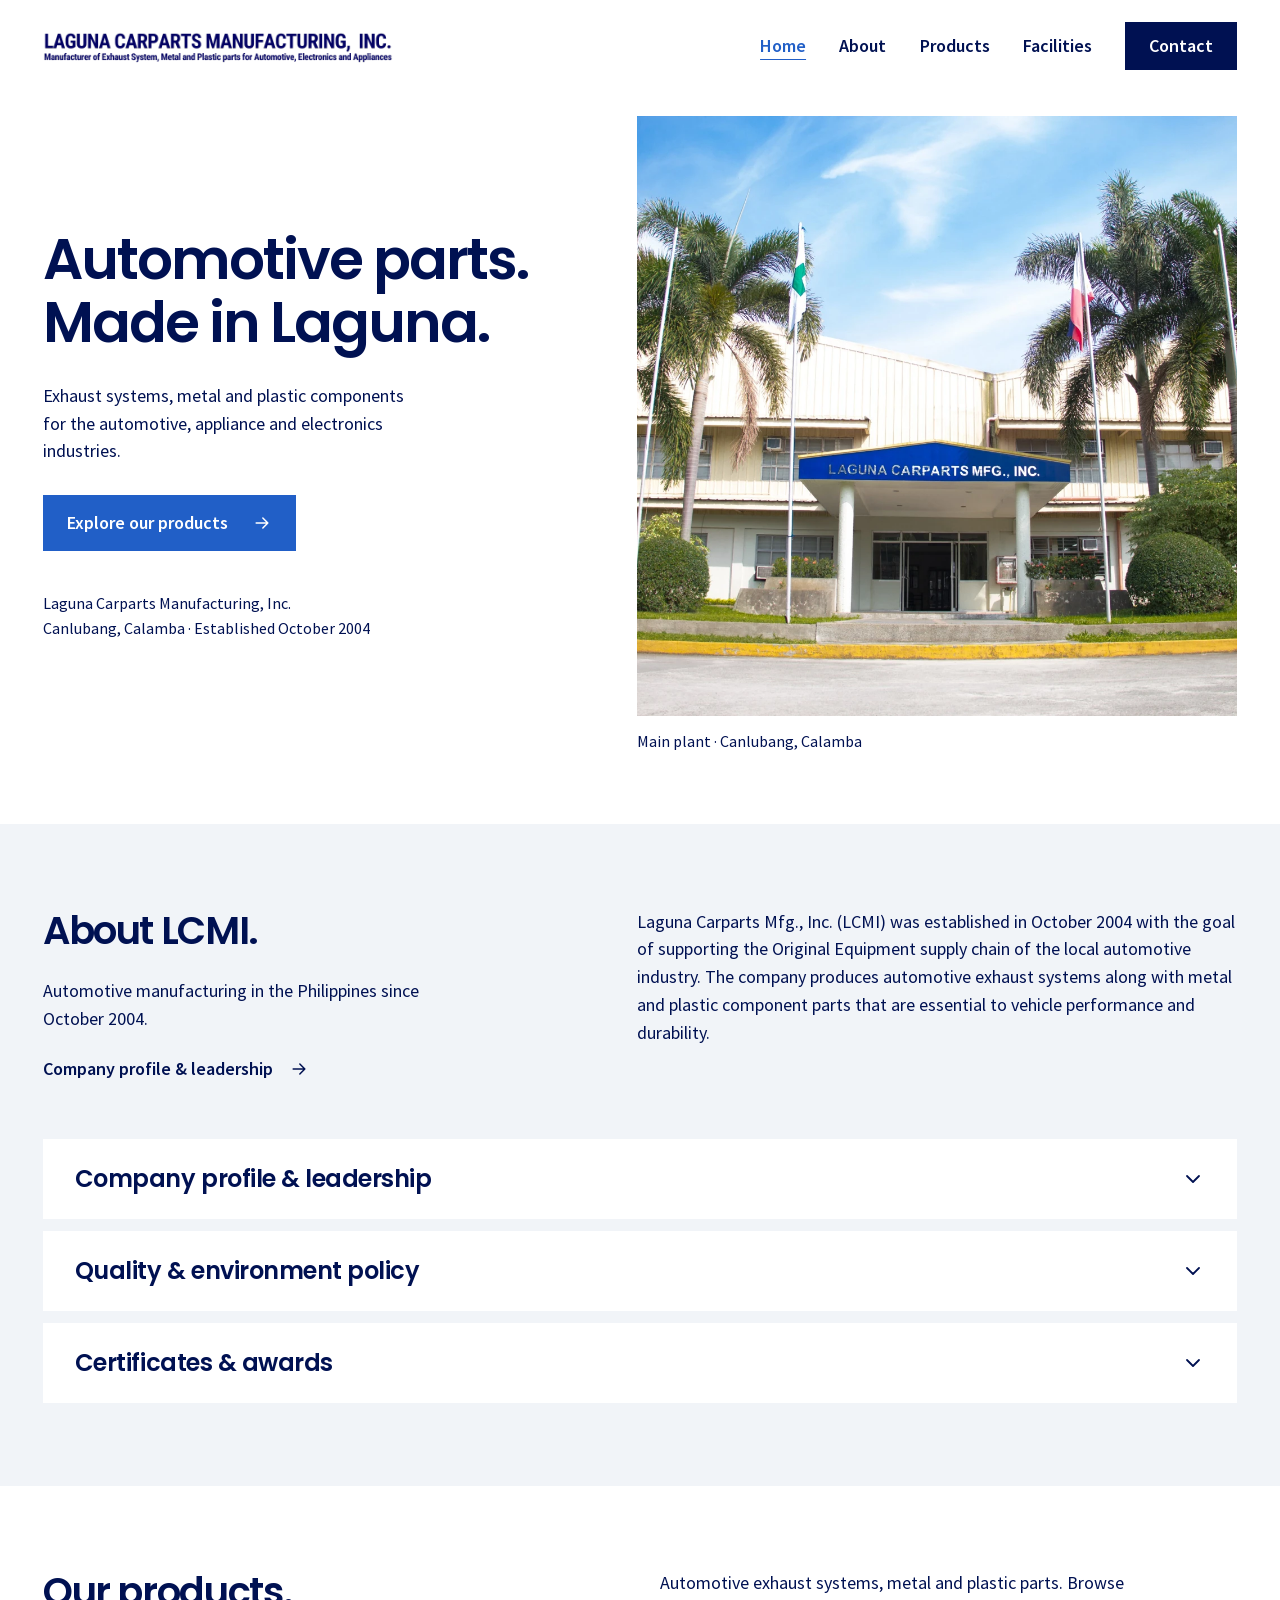
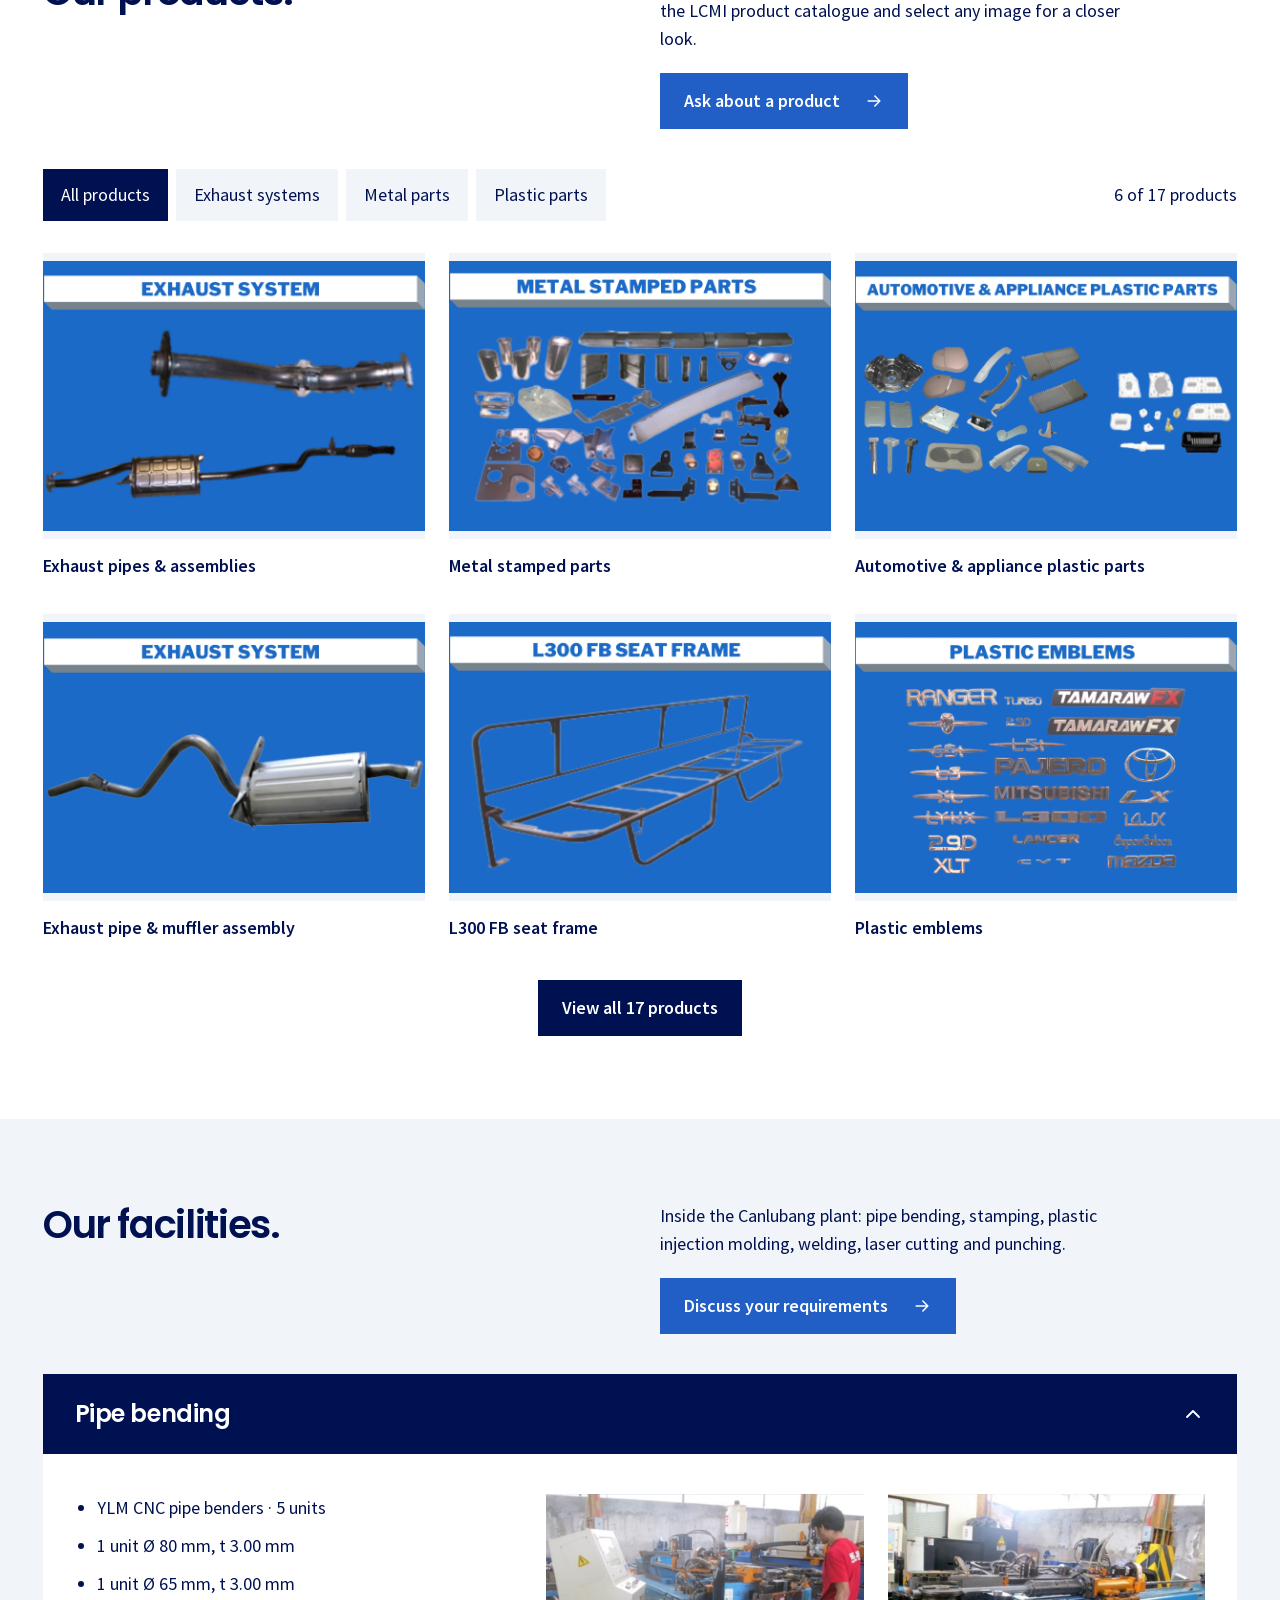
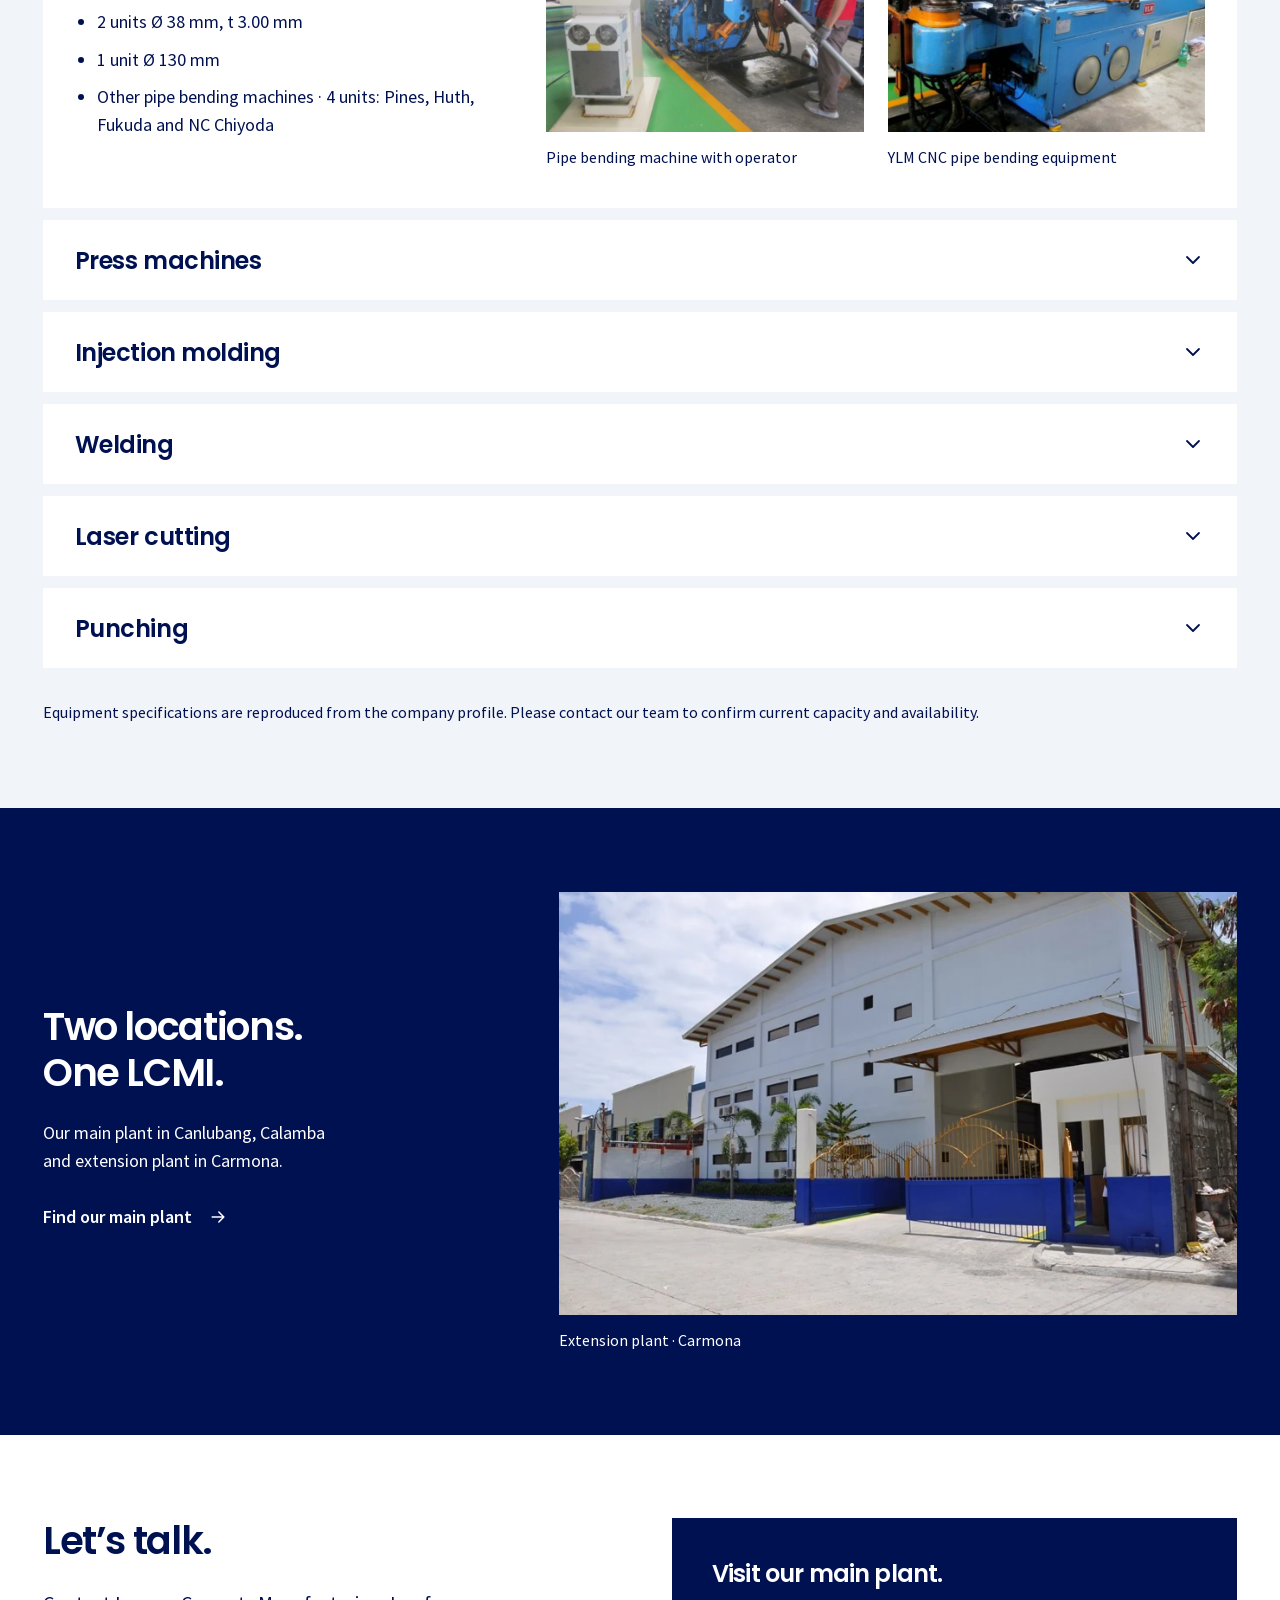
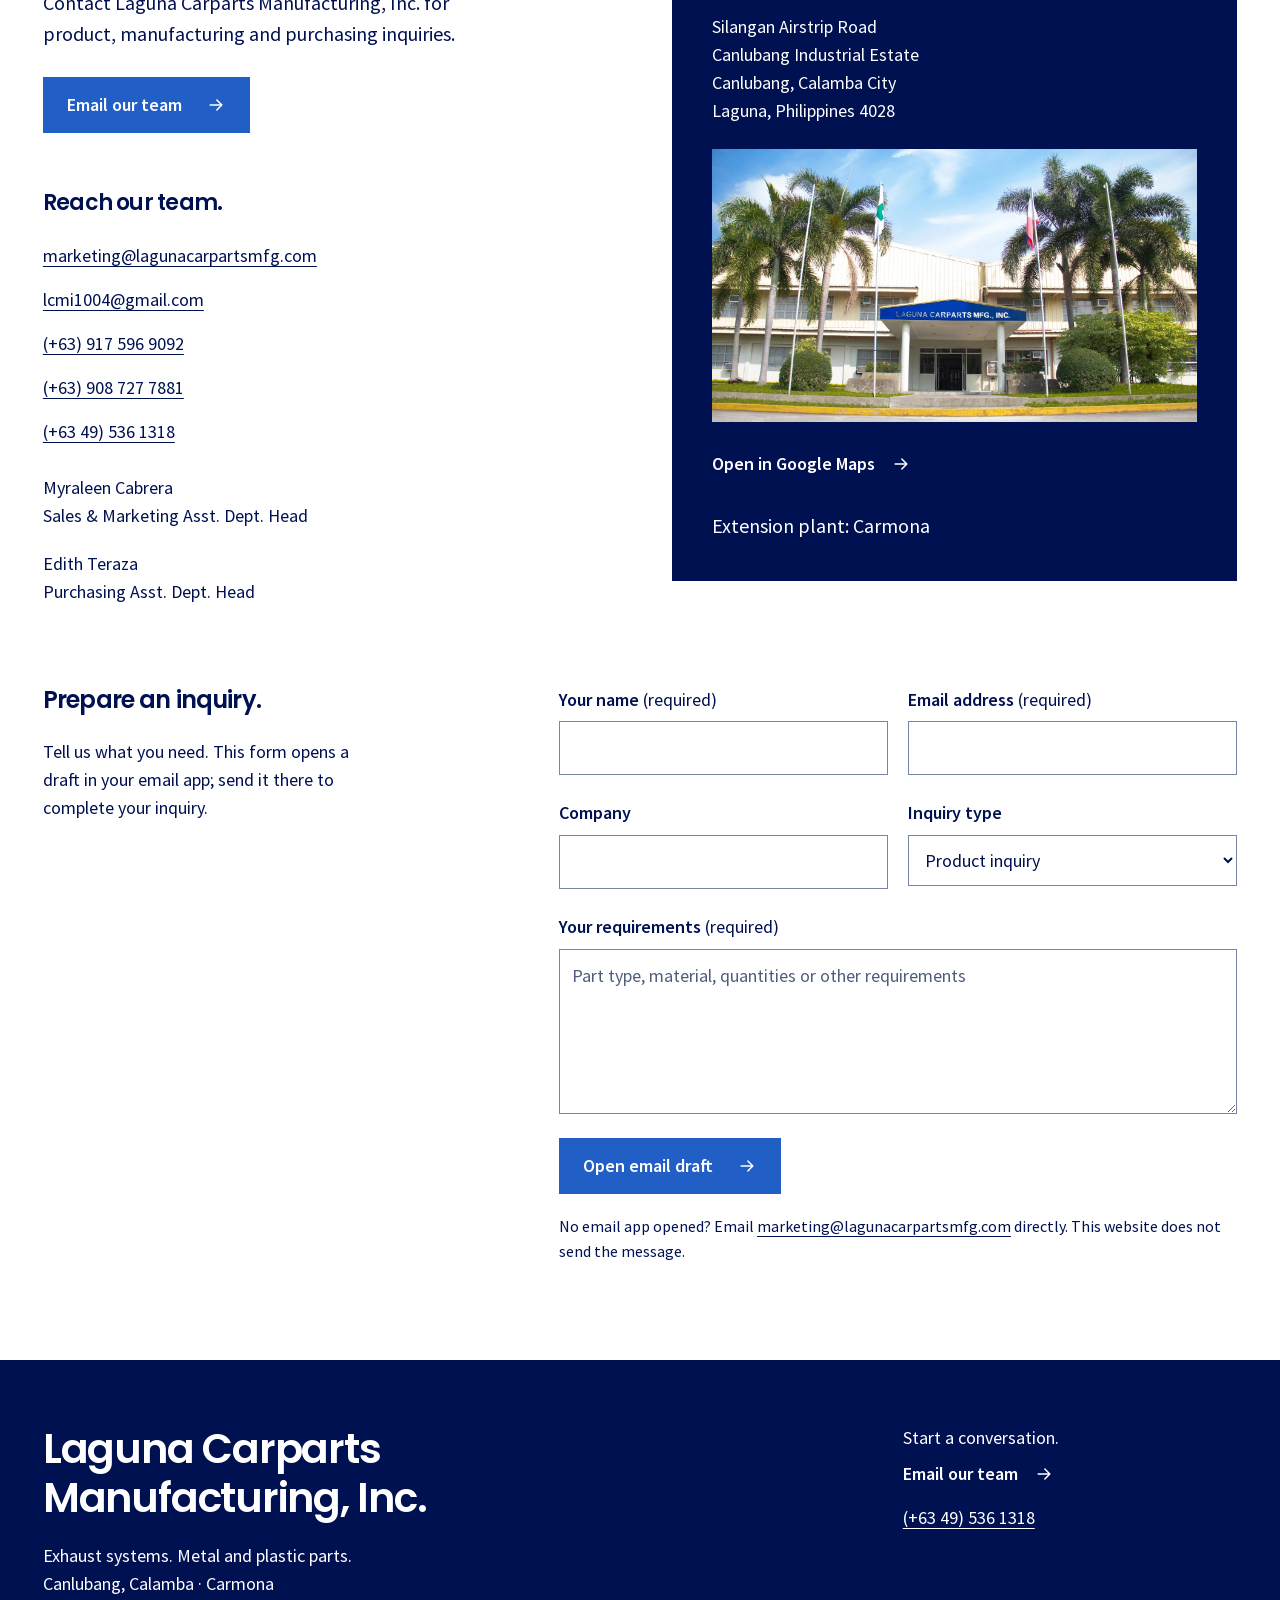
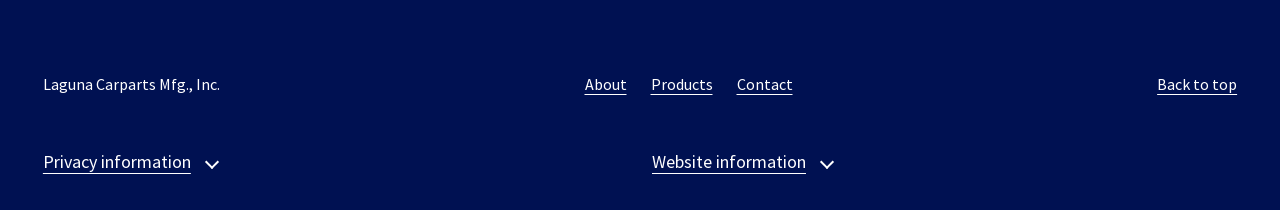
==== commit 7df60ea4: "Refactor terms and conditions page, add one-page layout styles and scripts - Updated terms and condi" ====
--- a/index.html
+++ b/index.html
@@ -1,86 +1,91 @@
 <!doctype html>
+
 <html lang="en">
   <head>
     <meta charset="utf-8" />
-    <meta name="viewport" content="width=device-width, initial-scale=1" />
-    <meta name="theme-color" content="#001152" />
+    <meta content="width=device-width, initial-scale=1" name="viewport" />
+    <meta content="#001152" name="theme-color" />
     <title>
       Automotive parts. Made in Laguna. | Laguna Carparts Mfg., Inc.
     </title>
     <meta
+      content="LCMI manufactures automotive exhaust systems, metal and plastic component parts in Canlubang, Calamba and Carmona. Explore our products and facilities."
       name="description"
-      content="LCMI manufactures automotive exhaust systems, metal and plastic component parts in Canlubang, Calamba and Carmona. Explore our products and facilities."
     />
-    <link rel="icon" type="image/png" href="assets/images/favicon.png" />
-    <link rel="stylesheet" href="assets/fonts/poppins.css" />
-    <link rel="stylesheet" href="assets/fonts/source-sans-pro.css" />
-    <link rel="stylesheet" href="css/site.css" />
-    <link rel="stylesheet" href="css/styles.css" />
-    <script src="js/main.js" defer></script>
+    <link href="assets/images/favicon.png" rel="icon" type="image/png" />
+    <link href="assets/fonts/poppins.css" rel="stylesheet" />
+    <link href="assets/fonts/source-sans-pro.css" rel="stylesheet" />
+    <link href="css/site.css?v=one-page-2" rel="stylesheet" />
+    <link href="css/styles.css?v=one-page-2" rel="stylesheet" />
+    <script defer="" src="js/main.js?v=one-page-2"></script>
+    <link href="css/one-page.css?v=one-page-2" rel="stylesheet" />
+    <script defer="" src="js/one-page.js?v=one-page-2"></script>
   </head>
-  <body id="top">
+  <body class="one-page" id="top">
     <a class="skip-link" href="#main">Skip to content</a>
     <header class="site-header">
       <div class="header-inner wrap">
         <a
+          aria-label="Laguna Carparts Manufacturing, Inc. home"
           class="brand"
-          href="index.html"
-          aria-label="Laguna Carparts Manufacturing, Inc. home"
+          href="#home"
           ><img
+            alt="Laguna Carparts Manufacturing, Inc."
+            height="88"
             src="assets/images/4-YBg86GPN9WuVxKGg.png"
             width="350"
-            height="88"
-            alt="Laguna Carparts Manufacturing, Inc."
         /></a>
         <button
-          class="menu-toggle"
-          type="button"
           aria-controls="site-nav"
           aria-expanded="false"
           aria-label="Open navigation"
-          hidden
+          class="menu-toggle"
+          hidden=""
+          type="button"
         >
           <span>Menu</span
-          ><svg viewBox="0 0 24 24" width="24" height="24" aria-hidden="true">
+          ><svg aria-hidden="true" height="24" viewbox="0 0 24 24" width="24">
             <path
               d="M3 7h18M3 17h18"
               fill="none"
               stroke="currentColor"
               stroke-width="2"
-            />
+            ></path>
           </svg>
         </button>
-        <nav id="site-nav" aria-label="Main navigation">
-          <a href="index.html" aria-current="page">Home</a
-          ><a href="about.html">About</a><a href="products.html">Products</a
-          ><a href="facilities.html">Facilities</a
-          ><a href="contact.html">Contact</a>
+        <nav aria-label="Main navigation" id="site-nav">
+          <a aria-current="location" data-section-link="home" href="#home"
+            >Home</a
+          ><a data-section-link="about" href="#about">About</a
+          ><a data-section-link="products" href="#products">Products</a
+          ><a data-section-link="facilities" href="#facilities">Facilities</a
+          ><a data-section-link="contact" href="#contact">Contact</a>
         </nav>
       </div>
     </header>
     <main id="main" tabindex="-1">
-      <section class="home-hero wrap">
+      <section class="home-hero wrap" data-nav-section="home" id="home">
         <div class="hero-copy">
           <h1>Automotive parts.<br />Made in Laguna.</h1>
           <p>
             Exhaust systems, metal and plastic components for the automotive,
             appliance and electronics industries.
           </p>
-          <a class="button" href="products.html"
+          <a class="button" href="#products"
             >Explore our products<svg
-              viewBox="0 0 24 24"
+              aria-hidden="true"
+              height="20"
+              viewbox="0 0 24 24"
               width="20"
-              height="20"
-              aria-hidden="true"
             >
               <path
                 d="M5 12h14m-6-6 6 6-6 6"
                 fill="none"
                 stroke="currentColor"
-                stroke-width="1.8"
                 stroke-linecap="round"
                 stroke-linejoin="round"
-              /></svg
+                stroke-width="1.8"
+              ></path></svg
           ></a>
           <p class="hero-location">
             Laguna Carparts Manufacturing, Inc.<br />Canlubang, Calamba ·
@@ -89,295 +94,2360 @@
         </div>
         <figure class="hero-photo">
           <a
+            aria-label="Enlarge: LCMI main plant in Canlubang, Calamba"
             class="image-preview"
+            data-gallery=""
+            data-gallery-group="plants"
             href="assets/images/orig-YbND7J738wFeJaZM.jpg"
-            data-gallery
-            aria-label="Enlarge: LCMI main plant in Canlubang, Calamba"
             ><img
-              src="assets/images/optimized/orig-YbND7J738wFeJaZM.webp"
               alt="LCMI main plant in Canlubang, Calamba"
-              width="1600"
+              decoding="async"
+              fetchpriority="high"
               height="1067"
               loading="eager"
-              decoding="async"
-              fetchpriority="high" /><span class="image-hint"
+              src="assets/images/optimized/orig-YbND7J738wFeJaZM.webp"
+              width="1600" /><span class="image-hint"
               >View image
               <svg
-                viewBox="0 0 24 24"
+                aria-hidden="true"
+                height="20"
+                viewbox="0 0 24 24"
                 width="20"
-                height="20"
-                aria-hidden="true"
               >
                 <path
                   d="M5 12h14m-6-6 6 6-6 6"
                   fill="none"
                   stroke="currentColor"
-                  stroke-width="1.8"
                   stroke-linecap="round"
                   stroke-linejoin="round"
-                /></svg></span
+                  stroke-width="1.8"
+                ></path></svg></span
           ></a>
           <figcaption>Main plant · Canlubang, Calamba</figcaption>
         </figure>
       </section>
-      <section class="company-intro wrap">
-        <div class="section-heading">
-          <h2>Part of your supply chain.</h2>
+      <section
+        aria-labelledby="about-heading"
+        class="one-section about-section"
+        data-nav-section="about"
+        id="about"
+      >
+        <div class="company-intro wrap">
+          <div class="section-heading">
+            <h2 id="about-heading">About LCMI.</h2>
+            <div>
+              <p>
+                Automotive manufacturing in the Philippines since October 2004.
+              </p>
+              <a class="text-link" href="#company"
+                >Company profile &amp; leadership<svg
+                  aria-hidden="true"
+                  height="20"
+                  viewbox="0 0 24 24"
+                  width="20"
+                >
+                  <path
+                    d="M5 12h14m-6-6 6 6-6 6"
+                    fill="none"
+                    stroke="currentColor"
+                    stroke-linecap="round"
+                    stroke-linejoin="round"
+                    stroke-width="1.8"
+                  ></path></svg
+              ></a>
+            </div>
+          </div>
+          <div class="intro-copy">
+            <p>
+              Laguna Carparts Mfg., Inc. (LCMI) was established in October 2004
+              with the goal of supporting the Original Equipment supply chain of
+              the local automotive industry. The company produces automotive
+              exhaust systems along with metal and plastic component parts that
+              are essential to vehicle performance and durability.
+            </p>
+          </div>
+        </div>
+        <div class="wrap about-details">
+          <details class="disclosure" id="company">
+            <summary>
+              <h3>Company profile &amp; leadership</h3>
+              <svg
+                aria-hidden="true"
+                height="24"
+                viewbox="0 0 24 24"
+                width="24"
+              >
+                <path
+                  d="m6 9 6 6 6-6"
+                  fill="none"
+                  stroke="currentColor"
+                  stroke-linecap="round"
+                  stroke-linejoin="round"
+                  stroke-width="1.8"
+                ></path>
+              </svg>
+            </summary>
+            <div class="disclosure-body">
+              <div class="company-background">
+                <p>
+                  LCMI also fulfills the component requirements of its sister
+                  companies, namely Almazora Motors Corporation, Almazora Fujino
+                  Metal Industries, and DK dwa Automotive Parts (Phils.)
+                  Corporation, ensuring a reliable and well-coordinated supply
+                  network.
+                </p>
+                <p>
+                  Since its founding, LCMI has continuously invested in
+                  upgrading its facilities and equipment to keep pace with the
+                  standards of its partner companies. With over a decade of
+                  dedicated service, the company has earned a reputation for
+                  reliability and consistency, achieving one hundred percent
+                  performance in both delivery, quality and safety requirements.
+                </p>
+              </div>
+              <div class="profile-section">
+                <div class="section-heading">
+                  <h4>Our company.</h4>
+                  <div>
+                    <p>
+                      Established October 1, 2004, in Canlubang, Calamba City,
+                      Laguna.
+                    </p>
+                  </div>
+                </div>
+                <div class="profile-layout">
+                  <figure>
+                    <a
+                      aria-label="Enlarge: LCMI main plant in Canlubang"
+                      class="image-preview"
+                      data-gallery=""
+                      data-gallery-group="plants"
+                      href="assets/images/orig-YbND7J738wFeJaZM.jpg"
+                      ><img
+                        alt="LCMI main plant in Canlubang"
+                        decoding="async"
+                        height="1067"
+                        loading="lazy"
+                        src="assets/images/optimized/orig-YbND7J738wFeJaZM.webp"
+                        width="1600" /><span class="image-hint"
+                        >View image
+                        <svg
+                          aria-hidden="true"
+                          height="20"
+                          viewbox="0 0 24 24"
+                          width="20"
+                        >
+                          <path
+                            d="M5 12h14m-6-6 6 6-6 6"
+                            fill="none"
+                            stroke="currentColor"
+                            stroke-linecap="round"
+                            stroke-linejoin="round"
+                            stroke-width="1.8"
+                          ></path></svg></span
+                    ></a>
+                    <figcaption>Main plant · Canlubang, Calamba</figcaption>
+                  </figure>
+                  <dl class="profile-details">
+                    <div>
+                      <dt>Products</dt>
+                      <dd>
+                        Automotive exhaust systems; automotive and appliance
+                        metal and plastic parts.
+                      </dd>
+                    </div>
+                    <div>
+                      <dt>Factory</dt>
+                      <dd>
+                        Silangan Airstrip Road, Canlubang Industrial Estate,
+                        Canlubang, Calamba City, Laguna, Philippines 4028
+                      </dd>
+                    </div>
+                    <div>
+                      <dt>Factory area</dt>
+                      <dd>Land: 12,000 m² · Building: 10,000 m²</dd>
+                    </div>
+                    <div>
+                      <dt>People</dt>
+                      <dd>
+                        149 employees: 84 indirect and 65 direct (company
+                        profile, October 2024).
+                      </dd>
+                    </div>
+                    <div>
+                      <dt>Technical assistance</dt>
+                      <dd>
+                        Crefact Corporation, Japan (formerly Sankei Industry
+                        Co., Ltd.).
+                      </dd>
+                    </div>
+                    <div>
+                      <dt>Sister companies</dt>
+                      <dd>
+                        Almazora Motors Corporation; Almazora Fujino Metal
+                        Industries; DK-dwa Automotive Parts (Phils.)
+                        Corporation.
+                      </dd>
+                    </div>
+                    <div>
+                      <dt>Bank references</dt>
+                      <dd>
+                        Bank of the Philippine Island; Equicom Savings Bank.
+                      </dd>
+                    </div>
+                  </dl>
+                </div>
+              </div>
+              <div class="people-section" id="officers">
+                <div class="section-heading">
+                  <h4>Company officers.</h4>
+                </div>
+                <dl class="officers">
+                  <div>
+                    <dt>Chairman / President</dt>
+                    <dd>Mr. Cecilio D. Almazora</dd>
+                  </div>
+                  <div>
+                    <dt>Executive Vice President</dt>
+                    <dd>Mr. Conrad H. Almazora</dd>
+                  </div>
+                  <div>
+                    <dt>Secretary</dt>
+                    <dd>Mr. Cecilio H. Almazora Jr.</dd>
+                  </div>
+                  <div>
+                    <dt>Treasurer</dt>
+                    <dd>Mr. Encarnacion H. Almazora</dd>
+                  </div>
+                </dl>
+                <div class="profile-contacts">
+                  <h3>Company profile contacts.</h3>
+                  <ul>
+                    <li>
+                      <strong>Mr. Conrad Almazora</strong
+                      ><span>Executive Vice President / COO</span>
+                    </li>
+                    <li>
+                      <strong>Mr. Ronald P. Lazo</strong
+                      ><span>Marketing Manager</span>
+                    </li>
+                    <li>
+                      <strong>Ms. Myraleen M. Cabrera</strong
+                      ><span>Marketing Assistant Supervisor</span>
+                    </li>
+                  </ul>
+                  <a class="text-link" href="#contact">View contact details</a>
+                </div>
+              </div>
+            </div>
+          </details>
+          <details class="disclosure" id="quality">
+            <summary>
+              <h3>Quality &amp; environment policy</h3>
+              <svg
+                aria-hidden="true"
+                height="24"
+                viewbox="0 0 24 24"
+                width="24"
+              >
+                <path
+                  d="m6 9 6 6 6-6"
+                  fill="none"
+                  stroke="currentColor"
+                  stroke-linecap="round"
+                  stroke-linejoin="round"
+                  stroke-width="1.8"
+                ></path>
+              </svg>
+            </summary>
+            <div class="disclosure-body">
+              <div class="quality-section">
+                <div class="policy-layout">
+                  <div class="policy-intro">
+                    <p>
+                      As we conduct our business, Laguna Carparts Mfg., Inc, an
+                      OEM manufacturer of Exhaust systems, metal, and plastic
+                      parts for the automotive, appliance, and electronics
+                      industry, is committed to satisfying our customers and
+                      protecting and improving our environment.
+                    </p>
+                    <p>
+                      The highest priority in our job is understanding our
+                      customer's quality and environmental requirements, needs,
+                      and expectations.
+                    </p>
+                  </div>
+                  <div class="policy-commitments">
+                    <p>
+                      To satisfy these requirements and expectations, we are
+                      guided by the principles of
+                    </p>
+                    <ul class="policy-principles">
+                      <li>Excellent Quality</li>
+                      <li>On-time Delivery</li>
+                      <li>On-time development</li>
+                      <li>Lowest cost possible</li>
+                      <li>
+                        Compliance with all legal and regulatory requirements
+                      </li>
+                      <li>Compliance with customer-specific requirements</li>
+                      <li>
+                        Inclusion of environmental and safety factors during
+                        APQP
+                      </li>
+                      <li>
+                        A good relationship with all our interested parties
+                      </li>
+                    </ul>
+                  </div>
+                  <div class="policy-close">
+                    <p>
+                      Through continuous education and training, we are building
+                      the company's reputation and the morale of the employees.
+                    </p>
+                    <p>
+                      We treat challenges as opportunities for the growth of our
+                      company and our people.
+                    </p>
+                    <p>
+                      We are driven to provide more than what our customers
+                      require.
+                    </p>
+                    <p>At Laguna Carparts, Customers' Delight is Assured.</p>
+                  </div>
+                </div>
+              </div>
+            </div>
+          </details>
+          <details class="disclosure" id="records">
+            <summary>
+              <h3>Certificates &amp; awards</h3>
+              <svg
+                aria-hidden="true"
+                height="24"
+                viewbox="0 0 24 24"
+                width="24"
+              >
+                <path
+                  d="m6 9 6 6 6-6"
+                  fill="none"
+                  stroke="currentColor"
+                  stroke-linecap="round"
+                  stroke-linejoin="round"
+                  stroke-width="1.8"
+                ></path>
+              </svg>
+            </summary>
+            <div class="disclosure-body">
+              <div class="records-section">
+                <div class="records-intro">
+                  <div>
+                    <p>
+                      Historical records from the company profile. Contact LCMI
+                      for current certification status. Select an image to view
+                      the full record.
+                    </p>
+                  </div>
+                </div>
+                <ul class="record-list">
+                  <li>QS 9000 compliant, as listed in the source profile</li>
+                  <li>
+                    ISO/TS 16949:2002 · certified July 2008 · CI-VCA Certificate
+                    No. 0069327
+                  </li>
+                  <li>
+                    ISO 14001:2004 · certified November 2007 · AJA Certificate
+                    No. AJA07/12089
+                  </li>
+                  <li>Ford Q1 · September 2008</li>
+                  <li>
+                    The source profile lists work toward ISO 14001:2015 and ISO
+                    9001:2015. Current status requires confirmation.
+                  </li>
+                </ul>
+                <div class="record-group">
+                  <h3>Quality records.</h3>
+                  <div class="record-grid record-grid--documents">
+                    <figure>
+                      <a
+                        aria-label="Enlarge: ISO 14001 registration certificate"
+                        class="image-preview"
+                        data-gallery=""
+                        data-gallery-group="records"
+                        href="assets/images/3-mxBxqJk4QwtK3nVx.png"
+                        ><img
+                          alt="ISO 14001 registration certificate"
+                          decoding="async"
+                          height="1600"
+                          loading="lazy"
+                          src="assets/images/optimized/3-mxBxqJk4QwtK3nVx.webp"
+                          width="1131" /><span class="image-hint"
+                          >View image
+                          <svg
+                            aria-hidden="true"
+                            height="20"
+                            viewbox="0 0 24 24"
+                            width="20"
+                          >
+                            <path
+                              d="M5 12h14m-6-6 6 6-6 6"
+                              fill="none"
+                              stroke="currentColor"
+                              stroke-linecap="round"
+                              stroke-linejoin="round"
+                              stroke-width="1.8"
+                            ></path></svg></span
+                      ></a>
+                      <figcaption>
+                        ISO 14001 registration certificate
+                      </figcaption>
+                    </figure>
+                    <figure>
+                      <a
+                        aria-label="Enlarge: ISO registration schedule"
+                        class="image-preview"
+                        data-gallery=""
+                        data-gallery-group="records"
+                        href="assets/images/4-AMqXOJPb0MHoVVNn.png"
+                        ><img
+                          alt="ISO registration schedule"
+                          decoding="async"
+                          height="1600"
+                          loading="lazy"
+                          src="assets/images/optimized/4-AMqXOJPb0MHoVVNn.webp"
+                          width="1131" /><span class="image-hint"
+                          >View image
+                          <svg
+                            aria-hidden="true"
+                            height="20"
+                            viewbox="0 0 24 24"
+                            width="20"
+                          >
+                            <path
+                              d="M5 12h14m-6-6 6 6-6 6"
+                              fill="none"
+                              stroke="currentColor"
+                              stroke-linecap="round"
+                              stroke-linejoin="round"
+                              stroke-width="1.8"
+                            ></path></svg></span
+                      ></a>
+                      <figcaption>ISO registration schedule</figcaption>
+                    </figure>
+                    <figure>
+                      <a
+                        aria-label="Enlarge: ISO/TS 16949 certificate"
+                        class="image-preview"
+                        data-gallery=""
+                        data-gallery-group="records"
+                        href="assets/images/2-mP4Xjyow61CJ4QMZ.png"
+                        ><img
+                          alt="ISO/TS 16949 certificate"
+                          decoding="async"
+                          height="1600"
+                          loading="lazy"
+                          src="assets/images/optimized/2-mP4Xjyow61CJ4QMZ.webp"
+                          width="1131" /><span class="image-hint"
+                          >View image
+                          <svg
+                            aria-hidden="true"
+                            height="20"
+                            viewbox="0 0 24 24"
+                            width="20"
+                          >
+                            <path
+                              d="M5 12h14m-6-6 6 6-6 6"
+                              fill="none"
+                              stroke="currentColor"
+                              stroke-linecap="round"
+                              stroke-linejoin="round"
+                              stroke-width="1.8"
+                            ></path></svg></span
+                      ></a>
+                      <figcaption>ISO/TS 16949 certificate</figcaption>
+                    </figure>
+                    <figure>
+                      <a
+                        aria-label="Enlarge: Ford Q1 preferred quality status award"
+                        class="image-preview"
+                        data-gallery=""
+                        data-gallery-group="records"
+                        href="assets/images/1-m5KWNz7GE9U2No7P.png"
+                        ><img
+                          alt="Ford Q1 preferred quality status award"
+                          decoding="async"
+                          height="1600"
+                          loading="lazy"
+                          src="assets/images/optimized/1-m5KWNz7GE9U2No7P.webp"
+                          width="1131" /><span class="image-hint"
+                          >View image
+                          <svg
+                            aria-hidden="true"
+                            height="20"
+                            viewbox="0 0 24 24"
+                            width="20"
+                          >
+                            <path
+                              d="M5 12h14m-6-6 6 6-6 6"
+                              fill="none"
+                              stroke="currentColor"
+                              stroke-linecap="round"
+                              stroke-linejoin="round"
+                              stroke-width="1.8"
+                            ></path></svg></span
+                      ></a>
+                      <figcaption>
+                        Ford Q1 preferred quality status award
+                      </figcaption>
+                    </figure>
+                  </div>
+                </div>
+                <div class="record-group">
+                  <h3>Customer recognition.</h3>
+                  <div class="record-grid record-grid--awards">
+                    <figure>
+                      <a
+                        aria-label="Enlarge: LCMI company awards"
+                        class="image-preview"
+                        data-gallery=""
+                        data-gallery-group="records"
+                        href="assets/images/2-AMqxKBEJ2VHQVL7D.png"
+                        ><img
+                          alt="LCMI company awards"
+                          decoding="async"
+                          height="1280"
+                          loading="lazy"
+                          src="assets/images/optimized/2-AMqxKBEJ2VHQVL7D.webp"
+                          width="1600" /><span class="image-hint"
+                          >View image
+                          <svg
+                            aria-hidden="true"
+                            height="20"
+                            viewbox="0 0 24 24"
+                            width="20"
+                          >
+                            <path
+                              d="M5 12h14m-6-6 6 6-6 6"
+                              fill="none"
+                              stroke="currentColor"
+                              stroke-linecap="round"
+                              stroke-linejoin="round"
+                              stroke-width="1.8"
+                            ></path></svg></span
+                      ></a>
+                      <figcaption>LCMI company awards</figcaption>
+                    </figure>
+                    <figure>
+                      <a
+                        aria-label="Enlarge: LCMI quality and delivery awards"
+                        class="image-preview"
+                        data-gallery=""
+                        data-gallery-group="records"
+                        href="assets/images/3-A85ZOvzWzJCaQEJQ.png"
+                        ><img
+                          alt="LCMI quality and delivery awards"
+                          decoding="async"
+                          height="1280"
+                          loading="lazy"
+                          src="assets/images/optimized/3-A85ZOvzWzJCaQEJQ.webp"
+                          width="1600" /><span class="image-hint"
+                          >View image
+                          <svg
+                            aria-hidden="true"
+                            height="20"
+                            viewbox="0 0 24 24"
+                            width="20"
+                          >
+                            <path
+                              d="M5 12h14m-6-6 6 6-6 6"
+                              fill="none"
+                              stroke="currentColor"
+                              stroke-linecap="round"
+                              stroke-linejoin="round"
+                              stroke-width="1.8"
+                            ></path></svg></span
+                      ></a>
+                      <figcaption>LCMI quality and delivery awards</figcaption>
+                    </figure>
+                    <figure>
+                      <a
+                        aria-label="Enlarge: LCMI customer recognition awards"
+                        class="image-preview"
+                        data-gallery=""
+                        data-gallery-group="records"
+                        href="assets/images/4-m2WlZxn73ete7EgQ.png"
+                        ><img
+                          alt="LCMI customer recognition awards"
+                          decoding="async"
+                          height="1280"
+                          loading="lazy"
+                          src="assets/images/optimized/4-m2WlZxn73ete7EgQ.webp"
+                          width="1600" /><span class="image-hint"
+                          >View image
+                          <svg
+                            aria-hidden="true"
+                            height="20"
+                            viewbox="0 0 24 24"
+                            width="20"
+                          >
+                            <path
+                              d="M5 12h14m-6-6 6 6-6 6"
+                              fill="none"
+                              stroke="currentColor"
+                              stroke-linecap="round"
+                              stroke-linejoin="round"
+                              stroke-width="1.8"
+                            ></path></svg></span
+                      ></a>
+                      <figcaption>LCMI customer recognition awards</figcaption>
+                    </figure>
+                    <figure>
+                      <a
+                        aria-label="Enlarge: Recognition for quality, delivery, product excellence and cost reduction"
+                        class="image-preview"
+                        data-gallery=""
+                        data-gallery-group="records"
+                        href="assets/images/5-AVLzRv8qvDUJ94ZL.png"
+                        ><img
+                          alt="Recognition for quality, delivery, product excellence and cost reduction"
+                          decoding="async"
+                          height="1280"
+                          loading="lazy"
+                          src="assets/images/optimized/5-AVLzRv8qvDUJ94ZL.webp"
+                          width="1600" /><span class="image-hint"
+                          >View image
+                          <svg
+                            aria-hidden="true"
+                            height="20"
+                            viewbox="0 0 24 24"
+                            width="20"
+                          >
+                            <path
+                              d="M5 12h14m-6-6 6 6-6 6"
+                              fill="none"
+                              stroke="currentColor"
+                              stroke-linecap="round"
+                              stroke-linejoin="round"
+                              stroke-width="1.8"
+                            ></path></svg></span
+                      ></a>
+                      <figcaption>
+                        Recognition for quality, delivery, product excellence
+                        and cost reduction
+                      </figcaption>
+                    </figure>
+                  </div>
+                </div>
+              </div>
+            </div>
+          </details>
+        </div>
+      </section>
+      <section
+        aria-labelledby="products-heading"
+        class="one-section products-section"
+        data-nav-section="products"
+        id="products"
+      >
+        <section class="wrap section-heading section-lead">
+          <h2 id="products-heading">Our products.</h2>
           <div>
             <p>
-              Automotive manufacturing in the Philippines since October 2004.
+              Automotive exhaust systems, metal and plastic parts. Browse the
+              LCMI product catalogue and select any image for a closer look.
             </p>
-            <a class="text-link" href="about.html"
-              >Get to know LCMI<svg
-                viewBox="0 0 24 24"
+            <a
+              class="button"
+              data-inquiry-topic="Product inquiry"
+              href="#contact"
+              >Ask about a product<svg
+                aria-hidden="true"
+                height="20"
+                viewbox="0 0 24 24"
                 width="20"
-                height="20"
-                aria-hidden="true"
               >
                 <path
                   d="M5 12h14m-6-6 6 6-6 6"
                   fill="none"
                   stroke="currentColor"
-                  stroke-width="1.8"
                   stroke-linecap="round"
                   stroke-linejoin="round"
-                /></svg
+                  stroke-width="1.8"
+                ></path></svg
             ></a>
           </div>
-        </div>
-        <div class="intro-copy">
-          <p>
-            Laguna Carparts Mfg., Inc. (LCMI) was established in October 2004
-            with the goal of supporting the Original Equipment supply chain of
-            the local automotive industry. The company produces automotive
-            exhaust systems along with metal and plastic component parts that
-            are essential to vehicle performance and durability.
-          </p>
-          <p>
-            LCMI also fulfills the component requirements of its sister
-            companies, namely Almazora Motors Corporation, Almazora Fujino Metal
-            Industries, and DK dwa Automotive Parts (Phils.) Corporation,
-            ensuring a reliable and well-coordinated supply network.
-          </p>
-          <p>
-            Since its founding, LCMI has continuously invested in upgrading its
-            facilities and equipment to keep pace with the standards of its
-            partner companies. With over a decade of dedicated service, the
-            company has earned a reputation for reliability and consistency,
-            achieving one hundred percent performance in both delivery, quality
-            and safety requirements.
-          </p>
+        </section>
+        <div aria-label="Product catalogue" class="catalogue wrap">
+          <div class="filter-bar" hidden="">
+            <div
+              aria-label="Filter products"
+              class="filter-options"
+              role="group"
+            >
+              <button aria-pressed="true" data-filter="all" type="button">
+                All products</button
+              ><button aria-pressed="false" data-filter="exhaust" type="button">
+                Exhaust systems</button
+              ><button aria-pressed="false" data-filter="metal" type="button">
+                Metal parts</button
+              ><button aria-pressed="false" data-filter="plastic" type="button">
+                Plastic parts
+              </button>
+            </div>
+            <p aria-live="polite" id="product-count" role="status">
+              17 products
+            </p>
+          </div>
+          <div class="product-grid" id="product-grid">
+            <figure class="product" data-category="exhaust">
+              <a
+                aria-label="Enlarge: Exhaust pipes &amp; assemblies"
+                class="image-preview"
+                data-gallery=""
+                data-gallery-group="products"
+                href="assets/images/14-mp8XpvnzMJcZMWRM.png"
+                ><img
+                  alt="Exhaust pipes &amp; assemblies"
+                  decoding="async"
+                  height="1131"
+                  loading="lazy"
+                  src="assets/images/optimized/14-mp8XpvnzMJcZMWRM.webp"
+                  width="1600" /><span class="image-hint"
+                  >View image
+                  <svg
+                    aria-hidden="true"
+                    height="20"
+                    viewbox="0 0 24 24"
+                    width="20"
+                  >
+                    <path
+                      d="M5 12h14m-6-6 6 6-6 6"
+                      fill="none"
+                      stroke="currentColor"
+                      stroke-linecap="round"
+                      stroke-linejoin="round"
+                      stroke-width="1.8"
+                    ></path></svg></span
+              ></a>
+              <figcaption>Exhaust pipes &amp; assemblies</figcaption>
+            </figure>
+            <figure class="product" data-category="metal">
+              <a
+                aria-label="Enlarge: Metal stamped parts"
+                class="image-preview"
+                data-gallery=""
+                data-gallery-group="products"
+                href="assets/images/4-mxBxpZrzpBhoyyzr.png"
+                ><img
+                  alt="Metal stamped parts"
+                  decoding="async"
+                  height="1131"
+                  loading="lazy"
+                  src="assets/images/optimized/4-mxBxpZrzpBhoyyzr.webp"
+                  width="1600" /><span class="image-hint"
+                  >View image
+                  <svg
+                    aria-hidden="true"
+                    height="20"
+                    viewbox="0 0 24 24"
+                    width="20"
+                  >
+                    <path
+                      d="M5 12h14m-6-6 6 6-6 6"
+                      fill="none"
+                      stroke="currentColor"
+                      stroke-linecap="round"
+                      stroke-linejoin="round"
+                      stroke-width="1.8"
+                    ></path></svg></span
+              ></a>
+              <figcaption>Metal stamped parts</figcaption>
+            </figure>
+            <figure class="product" data-category="plastic">
+              <a
+                aria-label="Enlarge: Automotive &amp; appliance plastic parts"
+                class="image-preview"
+                data-gallery=""
+                data-gallery-group="products"
+                href="assets/images/2-m6L4WwvqrWh1yZ52.png"
+                ><img
+                  alt="Automotive &amp; appliance plastic parts"
+                  decoding="async"
+                  height="1131"
+                  loading="lazy"
+                  src="assets/images/optimized/2-m6L4WwvqrWh1yZ52.webp"
+                  width="1600" /><span class="image-hint"
+                  >View image
+                  <svg
+                    aria-hidden="true"
+                    height="20"
+                    viewbox="0 0 24 24"
+                    width="20"
+                  >
+                    <path
+                      d="M5 12h14m-6-6 6 6-6 6"
+                      fill="none"
+                      stroke="currentColor"
+                      stroke-linecap="round"
+                      stroke-linejoin="round"
+                      stroke-width="1.8"
+                    ></path></svg></span
+              ></a>
+              <figcaption>Automotive &amp; appliance plastic parts</figcaption>
+            </figure>
+            <figure class="product" data-category="exhaust">
+              <a
+                aria-label="Enlarge: Exhaust pipe &amp; muffler assembly"
+                class="image-preview"
+                data-gallery=""
+                data-gallery-group="products"
+                href="assets/images/17-AVLD6pJ0EbT74JXq.png"
+                ><img
+                  alt="Exhaust pipe &amp; muffler assembly"
+                  decoding="async"
+                  height="1131"
+                  loading="lazy"
+                  src="assets/images/optimized/17-AVLD6pJ0EbT74JXq.webp"
+                  width="1600" /><span class="image-hint"
+                  >View image
+                  <svg
+                    aria-hidden="true"
+                    height="20"
+                    viewbox="0 0 24 24"
+                    width="20"
+                  >
+                    <path
+                      d="M5 12h14m-6-6 6 6-6 6"
+                      fill="none"
+                      stroke="currentColor"
+                      stroke-linecap="round"
+                      stroke-linejoin="round"
+                      stroke-width="1.8"
+                    ></path></svg></span
+              ></a>
+              <figcaption>Exhaust pipe &amp; muffler assembly</figcaption>
+            </figure>
+            <figure class="product" data-category="metal">
+              <a
+                aria-label="Enlarge: L300 FB seat frame"
+                class="image-preview"
+                data-gallery=""
+                data-gallery-group="products"
+                href="assets/images/6-AMqXLbnMKMIlqzk3.png"
+                ><img
+                  alt="L300 FB seat frame"
+                  decoding="async"
+                  height="1131"
+                  loading="lazy"
+                  src="assets/images/optimized/6-AMqXLbnMKMIlqzk3.webp"
+                  width="1600" /><span class="image-hint"
+                  >View image
+                  <svg
+                    aria-hidden="true"
+                    height="20"
+                    viewbox="0 0 24 24"
+                    width="20"
+                  >
+                    <path
+                      d="M5 12h14m-6-6 6 6-6 6"
+                      fill="none"
+                      stroke="currentColor"
+                      stroke-linecap="round"
+                      stroke-linejoin="round"
+                      stroke-width="1.8"
+                    ></path></svg></span
+              ></a>
+              <figcaption>L300 FB seat frame</figcaption>
+            </figure>
+            <figure class="product" data-category="plastic">
+              <a
+                aria-label="Enlarge: Plastic emblems"
+                class="image-preview"
+                data-gallery=""
+                data-gallery-group="products"
+                href="assets/images/1-YNqXjyJDboHBMlMp.png"
+                ><img
+                  alt="Plastic emblems"
+                  decoding="async"
+                  height="1131"
+                  loading="lazy"
+                  src="assets/images/optimized/1-YNqXjyJDboHBMlMp.webp"
+                  width="1600" /><span class="image-hint"
+                  >View image
+                  <svg
+                    aria-hidden="true"
+                    height="20"
+                    viewbox="0 0 24 24"
+                    width="20"
+                  >
+                    <path
+                      d="M5 12h14m-6-6 6 6-6 6"
+                      fill="none"
+                      stroke="currentColor"
+                      stroke-linecap="round"
+                      stroke-linejoin="round"
+                      stroke-width="1.8"
+                    ></path></svg></span
+              ></a>
+              <figcaption>Plastic emblems</figcaption>
+            </figure>
+            <figure class="product" data-category="metal">
+              <a
+                aria-label="Enlarge: E-trike chassis &amp; metal parts"
+                class="image-preview"
+                data-gallery=""
+                data-gallery-group="products"
+                href="assets/images/3-dWxMWylp0LHqj4K7.png"
+                ><img
+                  alt="E-trike chassis &amp; metal parts"
+                  decoding="async"
+                  height="1131"
+                  loading="lazy"
+                  src="assets/images/optimized/3-dWxMWylp0LHqj4K7.webp"
+                  width="1600" /><span class="image-hint"
+                  >View image
+                  <svg
+                    aria-hidden="true"
+                    height="20"
+                    viewbox="0 0 24 24"
+                    width="20"
+                  >
+                    <path
+                      d="M5 12h14m-6-6 6 6-6 6"
+                      fill="none"
+                      stroke="currentColor"
+                      stroke-linecap="round"
+                      stroke-linejoin="round"
+                      stroke-width="1.8"
+                    ></path></svg></span
+              ></a>
+              <figcaption>E-trike chassis &amp; metal parts</figcaption>
+            </figure>
+            <figure class="product" data-category="metal">
+              <a
+                aria-label="Enlarge: D-Max instrument panel"
+                class="image-preview"
+                data-gallery=""
+                data-gallery-group="products"
+                href="assets/images/5-m2Wbzp45VWsD4xnZ.png"
+                ><img
+                  alt="D-Max instrument panel"
+                  decoding="async"
+                  height="1131"
+                  loading="lazy"
+                  src="assets/images/optimized/5-m2Wbzp45VWsD4xnZ.webp"
+                  width="1600" /><span class="image-hint"
+                  >View image
+                  <svg
+                    aria-hidden="true"
+                    height="20"
+                    viewbox="0 0 24 24"
+                    width="20"
+                  >
+                    <path
+                      d="M5 12h14m-6-6 6 6-6 6"
+                      fill="none"
+                      stroke="currentColor"
+                      stroke-linecap="round"
+                      stroke-linejoin="round"
+                      stroke-width="1.8"
+                    ></path></svg></span
+              ></a>
+              <figcaption>D-Max instrument panel</figcaption>
+            </figure>
+            <figure class="product" data-category="metal">
+              <a
+                aria-label="Enlarge: Bus hybrid seat assembly"
+                class="image-preview"
+                data-gallery=""
+                data-gallery-group="products"
+                href="assets/images/7-m2Wbzp41q1FqNeLn.png"
+                ><img
+                  alt="Bus hybrid seat assembly"
+                  decoding="async"
+                  height="1131"
+                  loading="lazy"
+                  src="assets/images/optimized/7-m2Wbzp41q1FqNeLn.webp"
+                  width="1600" /><span class="image-hint"
+                  >View image
+                  <svg
+                    aria-hidden="true"
+                    height="20"
+                    viewbox="0 0 24 24"
+                    width="20"
+                  >
+                    <path
+                      d="M5 12h14m-6-6 6 6-6 6"
+                      fill="none"
+                      stroke="currentColor"
+                      stroke-linecap="round"
+                      stroke-linejoin="round"
+                      stroke-width="1.8"
+                    ></path></svg></span
+              ></a>
+              <figcaption>Bus hybrid seat assembly</figcaption>
+            </figure>
+            <figure class="product" data-category="metal">
+              <a
+                aria-label="Enlarge: Bus seat frame"
+                class="image-preview"
+                data-gallery=""
+                data-gallery-group="products"
+                href="assets/images/8-Yan2pyBOzrsJaN4Z.png"
+                ><img
+                  alt="Bus seat frame"
+                  decoding="async"
+                  height="1131"
+                  loading="lazy"
+                  src="assets/images/optimized/8-Yan2pyBOzrsJaN4Z.webp"
+                  width="1600" /><span class="image-hint"
+                  >View image
+                  <svg
+                    aria-hidden="true"
+                    height="20"
+                    viewbox="0 0 24 24"
+                    width="20"
+                  >
+                    <path
+                      d="M5 12h14m-6-6 6 6-6 6"
+                      fill="none"
+                      stroke="currentColor"
+                      stroke-linecap="round"
+                      stroke-linejoin="round"
+                      stroke-width="1.8"
+                    ></path></svg></span
+              ></a>
+              <figcaption>Bus seat frame</figcaption>
+            </figure>
+            <figure class="product" data-category="metal">
+              <a
+                aria-label="Enlarge: Window frames · Bus &amp; FB"
+                class="image-preview"
+                data-gallery=""
+                data-gallery-group="products"
+                href="assets/images/9-dJoGa6JE7lFPavky.png"
+                ><img
+                  alt="Window frames · Bus &amp; FB"
+                  decoding="async"
+                  height="1131"
+                  loading="lazy"
+                  src="assets/images/optimized/9-dJoGa6JE7lFPavky.webp"
+                  width="1600" /><span class="image-hint"
+                  >View image
+                  <svg
+                    aria-hidden="true"
+                    height="20"
+                    viewbox="0 0 24 24"
+                    width="20"
+                  >
+                    <path
+                      d="M5 12h14m-6-6 6 6-6 6"
+                      fill="none"
+                      stroke="currentColor"
+                      stroke-linecap="round"
+                      stroke-linejoin="round"
+                      stroke-width="1.8"
+                    ></path></svg></span
+              ></a>
+              <figcaption>Window frames · Bus &amp; FB</figcaption>
+            </figure>
+            <figure class="product" data-category="metal">
+              <a
+                aria-label="Enlarge: Fortuner / Hilux tow hitch"
+                class="image-preview"
+                data-gallery=""
+                data-gallery-group="products"
+                href="assets/images/10-YD0jVB14Gacv3JjB.png"
+                ><img
+                  alt="Fortuner / Hilux tow hitch"
+                  decoding="async"
+                  height="1131"
+                  loading="lazy"
+                  src="assets/images/optimized/10-YD0jVB14Gacv3JjB.webp"
+                  width="1600" /><span class="image-hint"
+                  >View image
+                  <svg
+                    aria-hidden="true"
+                    height="20"
+                    viewbox="0 0 24 24"
+                    width="20"
+                  >
+                    <path
+                      d="M5 12h14m-6-6 6 6-6 6"
+                      fill="none"
+                      stroke="currentColor"
+                      stroke-linecap="round"
+                      stroke-linejoin="round"
+                      stroke-width="1.8"
+                    ></path></svg></span
+              ></a>
+              <figcaption>Fortuner / Hilux tow hitch</figcaption>
+            </figure>
+            <figure class="product" data-category="metal">
+              <a
+                aria-label="Enlarge: Montero tow hitch"
+                class="image-preview"
+                data-gallery=""
+                data-gallery-group="products"
+                href="assets/images/11-YNqXjyJVpWcpVzZ9.png"
+                ><img
+                  alt="Montero tow hitch"
+                  decoding="async"
+                  height="1131"
+                  loading="lazy"
+                  src="assets/images/optimized/11-YNqXjyJVpWcpVzZ9.webp"
+                  width="1600" /><span class="image-hint"
+                  >View image
+                  <svg
+                    aria-hidden="true"
+                    height="20"
+                    viewbox="0 0 24 24"
+                    width="20"
+                  >
+                    <path
+                      d="M5 12h14m-6-6 6 6-6 6"
+                      fill="none"
+                      stroke="currentColor"
+                      stroke-linecap="round"
+                      stroke-linejoin="round"
+                      stroke-width="1.8"
+                    ></path></svg></span
+              ></a>
+              <figcaption>Montero tow hitch</figcaption>
+            </figure>
+            <figure class="product" data-category="metal">
+              <a
+                aria-label="Enlarge: Adventure rear bumper assembly"
+                class="image-preview"
+                data-gallery=""
+                data-gallery-group="products"
+                href="assets/images/12-AR0lvyJn7qS7Z2RK.png"
+                ><img
+                  alt="Adventure rear bumper assembly"
+                  decoding="async"
+                  height="1131"
+                  loading="lazy"
+                  src="assets/images/optimized/12-AR0lvyJn7qS7Z2RK.webp"
+                  width="1600" /><span class="image-hint"
+                  >View image
+                  <svg
+                    aria-hidden="true"
+                    height="20"
+                    viewbox="0 0 24 24"
+                    width="20"
+                  >
+                    <path
+                      d="M5 12h14m-6-6 6 6-6 6"
+                      fill="none"
+                      stroke="currentColor"
+                      stroke-linecap="round"
+                      stroke-linejoin="round"
+                      stroke-width="1.8"
+                    ></path></svg></span
+              ></a>
+              <figcaption>Adventure rear bumper assembly</figcaption>
+            </figure>
+            <figure class="product" data-category="metal">
+              <a
+                aria-label="Enlarge: Strada rear bumper"
+                class="image-preview"
+                data-gallery=""
+                data-gallery-group="products"
+                href="assets/images/13-dWxMWylalbh1KpXz.png"
+                ><img
+                  alt="Strada rear bumper"
+                  decoding="async"
+                  height="1131"
+                  loading="lazy"
+                  src="assets/images/optimized/13-dWxMWylalbh1KpXz.webp"
+                  width="1600" /><span class="image-hint"
+                  >View image
+                  <svg
+                    aria-hidden="true"
+                    height="20"
+                    viewbox="0 0 24 24"
+                    width="20"
+                  >
+                    <path
+                      d="M5 12h14m-6-6 6 6-6 6"
+                      fill="none"
+                      stroke="currentColor"
+                      stroke-linecap="round"
+                      stroke-linejoin="round"
+                      stroke-width="1.8"
+                    ></path></svg></span
+              ></a>
+              <figcaption>Strada rear bumper</figcaption>
+            </figure>
+            <figure class="product" data-category="exhaust">
+              <a
+                aria-label="Enlarge: Exhaust system components"
+                class="image-preview"
+                data-gallery=""
+                data-gallery-group="products"
+                href="assets/images/15-mv0xpDj9yni14pZQ.png"
+                ><img
+                  alt="Exhaust system components"
+                  decoding="async"
+                  height="1131"
+                  loading="lazy"
+                  src="assets/images/optimized/15-mv0xpDj9yni14pZQ.webp"
+                  width="1600" /><span class="image-hint"
+                  >View image
+                  <svg
+                    aria-hidden="true"
+                    height="20"
+                    viewbox="0 0 24 24"
+                    width="20"
+                  >
+                    <path
+                      d="M5 12h14m-6-6 6 6-6 6"
+                      fill="none"
+                      stroke="currentColor"
+                      stroke-linecap="round"
+                      stroke-linejoin="round"
+                      stroke-width="1.8"
+                    ></path></svg></span
+              ></a>
+              <figcaption>Exhaust system components</figcaption>
+            </figure>
+            <figure class="product" data-category="exhaust">
+              <a
+                aria-label="Enlarge: Exhaust muffler"
+                class="image-preview"
+                data-gallery=""
+                data-gallery-group="products"
+                href="assets/images/16-YBgonrp5oVIrLX9O.png"
+                ><img
+                  alt="Exhaust muffler"
+                  decoding="async"
+                  height="1131"
+                  loading="lazy"
+                  src="assets/images/optimized/16-YBgonrp5oVIrLX9O.webp"
+                  width="1600" /><span class="image-hint"
+                  >View image
+                  <svg
+                    aria-hidden="true"
+                    height="20"
+                    viewbox="0 0 24 24"
+                    width="20"
+                  >
+                    <path
+                      d="M5 12h14m-6-6 6 6-6 6"
+                      fill="none"
+                      stroke="currentColor"
+                      stroke-linecap="round"
+                      stroke-linejoin="round"
+                      stroke-width="1.8"
+                    ></path></svg></span
+              ></a>
+              <figcaption>Exhaust muffler</figcaption>
+            </figure>
+          </div>
+          <div class="catalogue-more" hidden="">
+            <button
+              aria-controls="product-grid"
+              aria-expanded="false"
+              class="button button-secondary"
+              id="show-products"
+              type="button"
+            >
+              View all 17 products
+            </button>
+          </div>
         </div>
       </section>
-      <section class="capabilities wrap">
-        <div class="section-heading">
-          <h2>From part to production.</h2>
+      <section
+        aria-labelledby="facilities-heading"
+        class="one-section facilities-section"
+        data-nav-section="facilities"
+        id="facilities"
+      >
+        <section class="wrap section-heading section-lead">
+          <h2 id="facilities-heading">Our facilities.</h2>
           <div>
-            <p>Explore our components and the equipment behind them.</p>
-            <a class="text-link" href="facilities.html"
-              >See our facilities<svg
-                viewBox="0 0 24 24"
+            <p>
+              Inside the Canlubang plant: pipe bending, stamping, plastic
+              injection molding, welding, laser cutting and punching.
+            </p>
+            <a
+              class="button"
+              data-inquiry-topic="Manufacturing capability"
+              href="#contact"
+              >Discuss your requirements<svg
+                aria-hidden="true"
+                height="20"
+                viewbox="0 0 24 24"
                 width="20"
-                height="20"
-                aria-hidden="true"
               >
                 <path
                   d="M5 12h14m-6-6 6 6-6 6"
                   fill="none"
                   stroke="currentColor"
-                  stroke-width="1.8"
                   stroke-linecap="round"
                   stroke-linejoin="round"
-                /></svg
+                  stroke-width="1.8"
+                ></path></svg
             ></a>
           </div>
+        </section>
+        <div class="wrap equipment-panels">
+          <details class="disclosure equipment-panel" id="pipe-bending" open="">
+            <summary>
+              <h3>Pipe bending</h3>
+              <svg
+                aria-hidden="true"
+                height="24"
+                viewbox="0 0 24 24"
+                width="24"
+              >
+                <path
+                  d="m6 9 6 6 6-6"
+                  fill="none"
+                  stroke="currentColor"
+                  stroke-linecap="round"
+                  stroke-linejoin="round"
+                  stroke-width="1.8"
+                ></path>
+              </svg>
+            </summary>
+            <div class="disclosure-body">
+              <div class="equipment-layout">
+                <div class="equipment-copy">
+                  <ul class="spec-list">
+                    <li>YLM CNC pipe benders · 5 units</li>
+                    <li>1 unit Ø 80 mm, t 3.00 mm</li>
+                    <li>1 unit Ø 65 mm, t 3.00 mm</li>
+                    <li>2 units Ø 38 mm, t 3.00 mm</li>
+                    <li>1 unit Ø 130 mm</li>
+                    <li>
+                      Other pipe bending machines · 4 units: Pines, Huth, Fukuda
+                      and NC Chiyoda
+                    </li>
+                  </ul>
+                </div>
+                <div class="equipment-photos">
+                  <figure>
+                    <a
+                      aria-label="Enlarge: Pipe bending machine with operator"
+                      class="image-preview"
+                      data-gallery=""
+                      data-gallery-group="facilities"
+                      href="assets/images/pipe-bender-machine-AMqaPll6DETlxZeP.PNG"
+                      ><img
+                        alt="Pipe bending machine with operator"
+                        decoding="async"
+                        height="569"
+                        loading="lazy"
+                        src="assets/images/optimized/pipe-bender-machine-AMqaPll6DETlxZeP.webp"
+                        width="807" /><span class="image-hint"
+                        >View image
+                        <svg
+                          aria-hidden="true"
+                          height="20"
+                          viewbox="0 0 24 24"
+                          width="20"
+                        >
+                          <path
+                            d="M5 12h14m-6-6 6 6-6 6"
+                            fill="none"
+                            stroke="currentColor"
+                            stroke-linecap="round"
+                            stroke-linejoin="round"
+                            stroke-width="1.8"
+                          ></path></svg></span
+                    ></a>
+                    <figcaption>Pipe bending machine with operator</figcaption>
+                  </figure>
+                  <figure>
+                    <a
+                      aria-label="Enlarge: YLM CNC pipe bending equipment"
+                      class="image-preview"
+                      data-gallery=""
+                      data-gallery-group="facilities"
+                      href="assets/images/pipe-bender-machine-2-A3QaWO6qbjhX78a4.PNG"
+                      ><img
+                        alt="YLM CNC pipe bending equipment"
+                        decoding="async"
+                        height="571"
+                        loading="lazy"
+                        src="assets/images/optimized/pipe-bender-machine-2-A3QaWO6qbjhX78a4.webp"
+                        width="812" /><span class="image-hint"
+                        >View image
+                        <svg
+                          aria-hidden="true"
+                          height="20"
+                          viewbox="0 0 24 24"
+                          width="20"
+                        >
+                          <path
+                            d="M5 12h14m-6-6 6 6-6 6"
+                            fill="none"
+                            stroke="currentColor"
+                            stroke-linecap="round"
+                            stroke-linejoin="round"
+                            stroke-width="1.8"
+                          ></path></svg></span
+                    ></a>
+                    <figcaption>YLM CNC pipe bending equipment</figcaption>
+                  </figure>
+                </div>
+              </div>
+            </div>
+          </details>
+          <details class="disclosure equipment-panel" id="press-machines">
+            <summary>
+              <h3>Press machines</h3>
+              <svg
+                aria-hidden="true"
+                height="24"
+                viewbox="0 0 24 24"
+                width="24"
+              >
+                <path
+                  d="m6 9 6 6 6-6"
+                  fill="none"
+                  stroke="currentColor"
+                  stroke-linecap="round"
+                  stroke-linejoin="round"
+                  stroke-width="1.8"
+                ></path>
+              </svg>
+            </summary>
+            <div class="disclosure-body">
+              <div class="equipment-layout">
+                <div class="equipment-copy">
+                  <ul class="spec-list">
+                    <li>35 stamping machines in the company profile</li>
+                    <li>1 Aida 300 ton mechanical press</li>
+                    <li>
+                      1 Asai mechanical press (tonnage unspecified in profile)
+                    </li>
+                    <li>
+                      1 CHIN-FONG 200 ton double crank OBU power press; 2400 ×
+                      1040 mm bolster with die cushion
+                    </li>
+                    <li>
+                      1 CHIN-FONG 200 ton single crank C-type mechanical press;
+                      1200 × 800 mm bolster
+                    </li>
+                    <li>1 Komatsu 150 ton C-type mechanical press</li>
+                    <li>1 Kinankikai 120 ton C-type mechanical press</li>
+                    <li>4 Amada 80 ton C-type mechanical presses</li>
+                    <li>2 Komatsu 60 ton C-type mechanical presses</li>
+                    <li>2 Aida 30 ton C-type mechanical presses</li>
+                    <li>
+                      4 Komatsu mechanical presses: 1 × 80 ton, 2 × 35 ton, 1 ×
+                      45 ton
+                    </li>
+                    <li>
+                      Variable speed control and photoelectric safety sensors
+                    </li>
+                    <li>Amada press brakes: 1 × 150 ton and 1 × 35 ton</li>
+                    <li>
+                      10 mechanical presses (55–80 tons); the source profile
+                      also lists 4 additional units without a specification
+                    </li>
+                  </ul>
+                </div>
+                <div class="equipment-photos">
+                  <figure>
+                    <a
+                      aria-label="Enlarge: Mechanical stamping press in the LCMI plant"
+                      class="image-preview"
+                      data-gallery=""
+                      data-gallery-group="facilities"
+                      href="assets/images/img_1923-YrD10Jz0l3FG98pa.JPG"
+                      ><img
+                        alt="Mechanical stamping press in the LCMI plant"
+                        decoding="async"
+                        height="1200"
+                        loading="lazy"
+                        src="assets/images/optimized/img_1923-YrD10Jz0l3FG98pa.webp"
+                        width="1600" /><span class="image-hint"
+                        >View image
+                        <svg
+                          aria-hidden="true"
+                          height="20"
+                          viewbox="0 0 24 24"
+                          width="20"
+                        >
+                          <path
+                            d="M5 12h14m-6-6 6 6-6 6"
+                            fill="none"
+                            stroke="currentColor"
+                            stroke-linecap="round"
+                            stroke-linejoin="round"
+                            stroke-width="1.8"
+                          ></path></svg></span
+                    ></a>
+                    <figcaption>
+                      Mechanical stamping press in the LCMI plant
+                    </figcaption>
+                  </figure>
+                  <figure>
+                    <a
+                      aria-label="Enlarge: Press machine on the production floor"
+                      class="image-preview"
+                      data-gallery=""
+                      data-gallery-group="facilities"
+                      href="assets/images/press-machine-1-mv05oWzljeiVPBa6.png"
+                      ><img
+                        alt="Press machine on the production floor"
+                        decoding="async"
+                        height="359"
+                        loading="lazy"
+                        src="assets/images/optimized/press-machine-1-mv05oWzljeiVPBa6.webp"
+                        width="214" /><span class="image-hint"
+                        >View image
+                        <svg
+                          aria-hidden="true"
+                          height="20"
+                          viewbox="0 0 24 24"
+                          width="20"
+                        >
+                          <path
+                            d="M5 12h14m-6-6 6 6-6 6"
+                            fill="none"
+                            stroke="currentColor"
+                            stroke-linecap="round"
+                            stroke-linejoin="round"
+                            stroke-width="1.8"
+                          ></path></svg></span
+                    ></a>
+                    <figcaption>
+                      Press machine on the production floor
+                    </figcaption>
+                  </figure>
+                  <figure>
+                    <a
+                      aria-label="Enlarge: LCMI press machine production area"
+                      class="image-preview"
+                      data-gallery=""
+                      data-gallery-group="facilities"
+                      href="assets/images/img_1928-AVL3VaGJ6EukjZPQ.JPG"
+                      ><img
+                        alt="LCMI press machine production area"
+                        decoding="async"
+                        height="1200"
+                        loading="lazy"
+                        src="assets/images/optimized/img_1928-AVL3VaGJ6EukjZPQ.webp"
+                        width="1600" /><span class="image-hint"
+                        >View image
+                        <svg
+                          aria-hidden="true"
+                          height="20"
+                          viewbox="0 0 24 24"
+                          width="20"
+                        >
+                          <path
+                            d="M5 12h14m-6-6 6 6-6 6"
+                            fill="none"
+                            stroke="currentColor"
+                            stroke-linecap="round"
+                            stroke-linejoin="round"
+                            stroke-width="1.8"
+                          ></path></svg></span
+                    ></a>
+                    <figcaption>LCMI press machine production area</figcaption>
+                  </figure>
+                  <figure>
+                    <a
+                      aria-label="Enlarge: LCMI 200 ton press"
+                      class="image-preview"
+                      data-gallery=""
+                      data-gallery-group="facilities"
+                      href="assets/images/lcmi200t-Yle2ZQjebwHpQgPN.png"
+                      ><img
+                        alt="LCMI 200 ton press"
+                        decoding="async"
+                        height="1152"
+                        loading="lazy"
+                        src="assets/images/optimized/lcmi200t-Yle2ZQjebwHpQgPN.webp"
+                        width="864" /><span class="image-hint"
+                        >View image
+                        <svg
+                          aria-hidden="true"
+                          height="20"
+                          viewbox="0 0 24 24"
+                          width="20"
+                        >
+                          <path
+                            d="M5 12h14m-6-6 6 6-6 6"
+                            fill="none"
+                            stroke="currentColor"
+                            stroke-linecap="round"
+                            stroke-linejoin="round"
+                            stroke-width="1.8"
+                          ></path></svg></span
+                    ></a>
+                    <figcaption>LCMI 200 ton press</figcaption>
+                  </figure>
+                  <figure>
+                    <a
+                      aria-label="Enlarge: Mechanical stamping press"
+                      class="image-preview"
+                      data-gallery=""
+                      data-gallery-group="facilities"
+                      href="assets/images/img_1929-A3Qa468R7OslbWQ7.JPG"
+                      ><img
+                        alt="Mechanical stamping press"
+                        decoding="async"
+                        height="1600"
+                        loading="lazy"
+                        src="assets/images/optimized/img_1929-A3Qa468R7OslbWQ7.webp"
+                        width="1200" /><span class="image-hint"
+                        >View image
+                        <svg
+                          aria-hidden="true"
+                          height="20"
+                          viewbox="0 0 24 24"
+                          width="20"
+                        >
+                          <path
+                            d="M5 12h14m-6-6 6 6-6 6"
+                            fill="none"
+                            stroke="currentColor"
+                            stroke-linecap="round"
+                            stroke-linejoin="round"
+                            stroke-width="1.8"
+                          ></path></svg></span
+                    ></a>
+                    <figcaption>Mechanical stamping press</figcaption>
+                  </figure>
+                  <figure>
+                    <a
+                      aria-label="Enlarge: LCMI press equipment"
+                      class="image-preview image-preview--padded"
+                      data-gallery=""
+                      data-gallery-group="facilities"
+                      href="assets/images/lcmipress-dJoeqbEeEeU71Ke7.png"
+                      ><img
+                        alt="LCMI press equipment"
+                        decoding="async"
+                        height="874"
+                        loading="lazy"
+                        src="assets/images/optimized/lcmipress-dJoeqbEeEeU71Ke7.webp"
+                        width="733" /><span class="image-hint"
+                        >View image
+                        <svg
+                          aria-hidden="true"
+                          height="20"
+                          viewbox="0 0 24 24"
+                          width="20"
+                        >
+                          <path
+                            d="M5 12h14m-6-6 6 6-6 6"
+                            fill="none"
+                            stroke="currentColor"
+                            stroke-linecap="round"
+                            stroke-linejoin="round"
+                            stroke-width="1.8"
+                          ></path></svg></span
+                    ></a>
+                    <figcaption>LCMI press equipment</figcaption>
+                  </figure>
+                </div>
+              </div>
+            </div>
+          </details>
+          <details class="disclosure equipment-panel" id="injection-molding">
+            <summary>
+              <h3>Injection molding</h3>
+              <svg
+                aria-hidden="true"
+                height="24"
+                viewbox="0 0 24 24"
+                width="24"
+              >
+                <path
+                  d="m6 9 6 6 6-6"
+                  fill="none"
+                  stroke="currentColor"
+                  stroke-linecap="round"
+                  stroke-linejoin="round"
+                  stroke-width="1.8"
+                ></path>
+              </svg>
+            </summary>
+            <div class="disclosure-body">
+              <div class="equipment-layout">
+                <div class="equipment-copy">
+                  <ul class="spec-list">
+                    <li>2 TOYO 100 ton injection machines</li>
+                    <li>1 TOYO 250 ton injection machine</li>
+                  </ul>
+                </div>
+                <div class="equipment-photos">
+                  <figure>
+                    <a
+                      aria-label="Enlarge: TOYO injection molding machine"
+                      class="image-preview"
+                      data-gallery=""
+                      data-gallery-group="facilities"
+                      href="assets/images/injection-machine-1-AwvjygEV8Gsgy3lb.png"
+                      ><img
+                        alt="TOYO injection molding machine"
+                        decoding="async"
+                        height="1131"
+                        loading="lazy"
+                        src="assets/images/optimized/injection-machine-1-AwvjygEV8Gsgy3lb.webp"
+                        width="1600" /><span class="image-hint"
+                        >View image
+                        <svg
+                          aria-hidden="true"
+                          height="20"
+                          viewbox="0 0 24 24"
+                          width="20"
+                        >
+                          <path
+                            d="M5 12h14m-6-6 6 6-6 6"
+                            fill="none"
+                            stroke="currentColor"
+                            stroke-linecap="round"
+                            stroke-linejoin="round"
+                            stroke-width="1.8"
+                          ></path></svg></span
+                    ></a>
+                    <figcaption>TOYO injection molding machine</figcaption>
+                  </figure>
+                  <figure>
+                    <a
+                      aria-label="Enlarge: TOYO injection molding equipment and operator"
+                      class="image-preview"
+                      data-gallery=""
+                      data-gallery-group="facilities"
+                      href="assets/images/injection-machine-2-m7V8jQqOXltj3aQM.png"
+                      ><img
+                        alt="TOYO injection molding equipment and operator"
+                        decoding="async"
+                        height="1131"
+                        loading="lazy"
+                        src="assets/images/optimized/injection-machine-2-m7V8jQqOXltj3aQM.webp"
+                        width="1600" /><span class="image-hint"
+                        >View image
+                        <svg
+                          aria-hidden="true"
+                          height="20"
+                          viewbox="0 0 24 24"
+                          width="20"
+                        >
+                          <path
+                            d="M5 12h14m-6-6 6 6-6 6"
+                            fill="none"
+                            stroke="currentColor"
+                            stroke-linecap="round"
+                            stroke-linejoin="round"
+                            stroke-width="1.8"
+                          ></path></svg></span
+                    ></a>
+                    <figcaption>
+                      TOYO injection molding equipment and operator
+                    </figcaption>
+                  </figure>
+                </div>
+              </div>
+            </div>
+          </details>
+          <details class="disclosure equipment-panel" id="welding">
+            <summary>
+              <h3>Welding</h3>
+              <svg
+                aria-hidden="true"
+                height="24"
+                viewbox="0 0 24 24"
+                width="24"
+              >
+                <path
+                  d="m6 9 6 6 6-6"
+                  fill="none"
+                  stroke="currentColor"
+                  stroke-linecap="round"
+                  stroke-linejoin="round"
+                  stroke-width="1.8"
+                ></path>
+              </svg>
+            </summary>
+            <div class="disclosure-body">
+              <div class="equipment-layout">
+                <div class="equipment-copy">
+                  <ul class="spec-list">
+                    <li>1 gantry spot welding machine</li>
+                    <li>30 MIG welding machines</li>
+                    <li>6 TIG welding machines</li>
+                    <li>8 spot welding machines</li>
+                  </ul>
+                </div>
+                <div class="equipment-photos">
+                  <figure>
+                    <a
+                      aria-label="Enlarge: Welding assembly equipment"
+                      class="image-preview image-preview--padded"
+                      data-gallery=""
+                      data-gallery-group="facilities"
+                      href="assets/images/welding-assy-AVL3BgG9kGur3wX0.png"
+                      style="--preview-image-width: 106.04%"
+                      ><img
+                        alt="Welding assembly equipment"
+                        decoding="async"
+                        height="874"
+                        loading="lazy"
+                        src="assets/images/optimized/welding-assy-AVL3BgG9kGur3wX0.webp"
+                        width="633" /><span class="image-hint"
+                        >View image
+                        <svg
+                          aria-hidden="true"
+                          height="20"
+                          viewbox="0 0 24 24"
+                          width="20"
+                        >
+                          <path
+                            d="M5 12h14m-6-6 6 6-6 6"
+                            fill="none"
+                            stroke="currentColor"
+                            stroke-linecap="round"
+                            stroke-linejoin="round"
+                            stroke-width="1.8"
+                          ></path></svg></span
+                    ></a>
+                    <figcaption>Welding assembly equipment</figcaption>
+                  </figure>
+                  <figure>
+                    <a
+                      aria-label="Enlarge: Gantry welding equipment"
+                      class="image-preview"
+                      data-gallery=""
+                      data-gallery-group="facilities"
+                      href="assets/images/capture-m2WBPe9y32iVPBvR.PNG"
+                      ><img
+                        alt="Gantry welding equipment"
+                        decoding="async"
+                        height="501"
+                        loading="lazy"
+                        src="assets/images/optimized/capture-m2WBPe9y32iVPBvR.webp"
+                        width="399" /><span class="image-hint"
+                        >View image
+                        <svg
+                          aria-hidden="true"
+                          height="20"
+                          viewbox="0 0 24 24"
+                          width="20"
+                        >
+                          <path
+                            d="M5 12h14m-6-6 6 6-6 6"
+                            fill="none"
+                            stroke="currentColor"
+                            stroke-linecap="round"
+                            stroke-linejoin="round"
+                            stroke-width="1.8"
+                          ></path></svg></span
+                    ></a>
+                    <figcaption>Gantry welding equipment</figcaption>
+                  </figure>
+                  <figure>
+                    <a
+                      aria-label="Enlarge: Welding production area"
+                      class="image-preview"
+                      data-gallery=""
+                      data-gallery-group="facilities"
+                      href="assets/images/welding-machine-2-YKb1vgnV5aUEDQlz.png"
+                      ><img
+                        alt="Welding production area"
+                        decoding="async"
+                        height="1131"
+                        loading="lazy"
+                        src="assets/images/optimized/welding-machine-2-YKb1vgnV5aUEDQlz.webp"
+                        width="1600" /><span class="image-hint"
+                        >View image
+                        <svg
+                          aria-hidden="true"
+                          height="20"
+                          viewbox="0 0 24 24"
+                          width="20"
+                        >
+                          <path
+                            d="M5 12h14m-6-6 6 6-6 6"
+                            fill="none"
+                            stroke="currentColor"
+                            stroke-linecap="round"
+                            stroke-linejoin="round"
+                            stroke-width="1.8"
+                          ></path></svg></span
+                    ></a>
+                    <figcaption>Welding production area</figcaption>
+                  </figure>
+                  <figure>
+                    <a
+                      aria-label="Enlarge: LCMI welding and fabrication equipment"
+                      class="image-preview"
+                      data-gallery=""
+                      data-gallery-group="facilities"
+                      href="assets/images/img_20160614_090626-meP53z4n3vUq0l7V.jpg"
+                      ><img
+                        alt="LCMI welding and fabrication equipment"
+                        decoding="async"
+                        height="1200"
+                        loading="lazy"
+                        src="assets/images/optimized/img_20160614_090626-meP53z4n3vUq0l7V.webp"
+                        width="1600" /><span class="image-hint"
+                        >View image
+                        <svg
+                          aria-hidden="true"
+                          height="20"
+                          viewbox="0 0 24 24"
+                          width="20"
+                        >
+                          <path
+                            d="M5 12h14m-6-6 6 6-6 6"
+                            fill="none"
+                            stroke="currentColor"
+                            stroke-linecap="round"
+                            stroke-linejoin="round"
+                            stroke-width="1.8"
+                          ></path></svg></span
+                    ></a>
+                    <figcaption>
+                      LCMI welding and fabrication equipment
+                    </figcaption>
+                  </figure>
+                </div>
+              </div>
+            </div>
+          </details>
+          <details class="disclosure equipment-panel" id="laser-cutting">
+            <summary>
+              <h3>Laser cutting</h3>
+              <svg
+                aria-hidden="true"
+                height="24"
+                viewbox="0 0 24 24"
+                width="24"
+              >
+                <path
+                  d="m6 9 6 6 6-6"
+                  fill="none"
+                  stroke="currentColor"
+                  stroke-linecap="round"
+                  stroke-linejoin="round"
+                  stroke-width="1.8"
+                ></path>
+              </svg>
+            </summary>
+            <div class="disclosure-body">
+              <div class="equipment-layout">
+                <div class="equipment-copy">
+                  <ul class="spec-list">
+                    <li>1 HANS laser cutting machine</li>
+                  </ul>
+                </div>
+                <div class="equipment-photos">
+                  <figure>
+                    <a
+                      aria-label="Enlarge: HANS laser cutting machine"
+                      class="image-preview"
+                      data-gallery=""
+                      data-gallery-group="facilities"
+                      href="assets/images/hans-laser-machine-1-AE02XxqvqbIXjGoy.png"
+                      ><img
+                        alt="HANS laser cutting machine"
+                        decoding="async"
+                        height="1131"
+                        loading="lazy"
+                        src="assets/images/optimized/hans-laser-machine-1-AE02XxqvqbIXjGoy.webp"
+                        width="1600" /><span class="image-hint"
+                        >View image
+                        <svg
+                          aria-hidden="true"
+                          height="20"
+                          viewbox="0 0 24 24"
+                          width="20"
+                        >
+                          <path
+                            d="M5 12h14m-6-6 6 6-6 6"
+                            fill="none"
+                            stroke="currentColor"
+                            stroke-linecap="round"
+                            stroke-linejoin="round"
+                            stroke-width="1.8"
+                          ></path></svg></span
+                    ></a>
+                    <figcaption>HANS laser cutting machine</figcaption>
+                  </figure>
+                </div>
+              </div>
+            </div>
+          </details>
+          <details class="disclosure equipment-panel" id="punching">
+            <summary>
+              <h3>Punching</h3>
+              <svg
+                aria-hidden="true"
+                height="24"
+                viewbox="0 0 24 24"
+                width="24"
+              >
+                <path
+                  d="m6 9 6 6 6-6"
+                  fill="none"
+                  stroke="currentColor"
+                  stroke-linecap="round"
+                  stroke-linejoin="round"
+                  stroke-width="1.8"
+                ></path>
+              </svg>
+            </summary>
+            <div class="disclosure-body">
+              <div class="equipment-layout">
+                <div class="equipment-copy">
+                  <ul class="spec-list">
+                    <li>
+                      1 JANFAR JF-1W50SL single cylinder linear punching machine
+                    </li>
+                  </ul>
+                </div>
+                <div class="equipment-photos">
+                  <figure>
+                    <a
+                      aria-label="Enlarge: JANFAR punching machine"
+                      class="image-preview"
+                      data-gallery=""
+                      data-gallery-group="facilities"
+                      href="assets/images/img_20160614_090748-A1a1D1zVvnT6GqJV.jpg"
+                      ><img
+                        alt="JANFAR punching machine"
+                        decoding="async"
+                        height="1600"
+                        loading="lazy"
+                        src="assets/images/optimized/img_20160614_090748-A1a1D1zVvnT6GqJV.webp"
+                        width="1200" /><span class="image-hint"
+                        >View image
+                        <svg
+                          aria-hidden="true"
+                          height="20"
+                          viewbox="0 0 24 24"
+                          width="20"
+                        >
+                          <path
+                            d="M5 12h14m-6-6 6 6-6 6"
+                            fill="none"
+                            stroke="currentColor"
+                            stroke-linecap="round"
+                            stroke-linejoin="round"
+                            stroke-width="1.8"
+                          ></path></svg></span
+                    ></a>
+                    <figcaption>JANFAR punching machine</figcaption>
+                  </figure>
+                  <figure>
+                    <a
+                      aria-label="Enlarge: LCMI metalworking equipment"
+                      class="image-preview"
+                      data-gallery=""
+                      data-gallery-group="facilities"
+                      href="assets/images/img_20160614_090511-AQE8GGvDBBSW2Pqk.jpg"
+                      ><img
+                        alt="LCMI metalworking equipment"
+                        decoding="async"
+                        height="1600"
+                        loading="lazy"
+                        src="assets/images/optimized/img_20160614_090511-AQE8GGvDBBSW2Pqk.webp"
+                        width="1200" /><span class="image-hint"
+                        >View image
+                        <svg
+                          aria-hidden="true"
+                          height="20"
+                          viewbox="0 0 24 24"
+                          width="20"
+                        >
+                          <path
+                            d="M5 12h14m-6-6 6 6-6 6"
+                            fill="none"
+                            stroke="currentColor"
+                            stroke-linecap="round"
+                            stroke-linejoin="round"
+                            stroke-width="1.8"
+                          ></path></svg></span
+                    ></a>
+                    <figcaption>LCMI metalworking equipment</figcaption>
+                  </figure>
+                </div>
+              </div>
+            </div>
+          </details>
         </div>
-        <div class="capability-pictures">
+        <div class="wrap source-note">
+          <p>
+            Equipment specifications are reproduced from the company profile.
+            Please contact our team to confirm current capacity and
+            availability.
+          </p>
+        </div>
+      </section>
+      <div class="plant-section">
+        <div class="wrap plant-layout">
+          <div>
+            <h3>Two locations.<br />One LCMI.</h3>
+            <p>
+              Our main plant in Canlubang, Calamba and extension plant in
+              Carmona.
+            </p>
+            <a class="text-link" href="#location"
+              >Find our main plant<svg
+                aria-hidden="true"
+                height="20"
+                viewbox="0 0 24 24"
+                width="20"
+              >
+                <path
+                  d="M5 12h14m-6-6 6 6-6 6"
+                  fill="none"
+                  stroke="currentColor"
+                  stroke-linecap="round"
+                  stroke-linejoin="round"
+                  stroke-width="1.8"
+                ></path></svg
+            ></a>
+          </div>
           <figure>
             <a
+              aria-label="Enlarge: LCMI extension plant in Carmona"
               class="image-preview"
-              href="assets/images/pipe-bender-machine-2-A3QaWO6qbjhX78a4.PNG"
-              data-gallery
-              aria-label="Enlarge: Pipe bending equipment at LCMI"
+              data-gallery=""
+              data-gallery-group="plants"
+              href="assets/images/carmona-plant-YNqXQ7awVxseOqzR.jpg"
               ><img
-                src="assets/images/optimized/pipe-bender-machine-2-A3QaWO6qbjhX78a4.webp"
-                alt="Pipe bending equipment at LCMI"
-                width="812"
-                height="571"
+                alt="LCMI extension plant in Carmona"
+                decoding="async"
+                height="521"
                 loading="lazy"
-                decoding="async" /><span class="image-hint"
+                src="assets/images/optimized/carmona-plant-YNqXQ7awVxseOqzR.webp"
+                width="784" /><span class="image-hint"
                 >View image
                 <svg
-                  viewBox="0 0 24 24"
+                  aria-hidden="true"
+                  height="20"
+                  viewbox="0 0 24 24"
                   width="20"
-                  height="20"
-                  aria-hidden="true"
                 >
                   <path
                     d="M5 12h14m-6-6 6 6-6 6"
                     fill="none"
                     stroke="currentColor"
-                    stroke-width="1.8"
                     stroke-linecap="round"
                     stroke-linejoin="round"
-                  /></svg></span
+                    stroke-width="1.8"
+                  ></path></svg></span
             ></a>
-            <figcaption>Pipe bending</figcaption>
+            <figcaption>Extension plant · Carmona</figcaption>
           </figure>
-          <figure>
+        </div>
+      </div>
+      <section
+        aria-labelledby="contact-heading"
+        class="contact-section"
+        data-nav-section="contact"
+        id="contact"
+      >
+        <div class="contact-intro wrap">
+          <div>
+            <h2 id="contact-heading">Let’s talk.</h2>
+            <p>
+              Contact Laguna Carparts Manufacturing, Inc. for product,
+              manufacturing and purchasing inquiries.
+            </p>
+            <a class="button" href="mailto:marketing@lagunacarpartsmfg.com"
+              >Email our team<svg
+                aria-hidden="true"
+                height="20"
+                viewbox="0 0 24 24"
+                width="20"
+              >
+                <path
+                  d="M5 12h14m-6-6 6 6-6 6"
+                  fill="none"
+                  stroke="currentColor"
+                  stroke-linecap="round"
+                  stroke-linejoin="round"
+                  stroke-width="1.8"
+                ></path></svg
+            ></a>
+            <div class="contact-details">
+              <h3>Reach our team.</h3>
+              <a href="mailto:marketing@lagunacarpartsmfg.com"
+                >marketing@lagunacarpartsmfg.com</a
+              ><a href="mailto:lcmi1004@gmail.com">lcmi1004@gmail.com</a
+              ><a href="tel:+639175969092">(+63) 917 596 9092</a
+              ><a href="tel:+639087277881">(+63) 908 727 7881</a
+              ><a href="tel:+63495361318">(+63 49) 536 1318</a>
+              <p>
+                Myraleen Cabrera<br />Sales &amp; Marketing Asst. Dept. Head
+              </p>
+              <p>Edith Teraza<br />Purchasing Asst. Dept. Head</p>
+            </div>
+          </div>
+          <div class="location-panel" id="location">
+            <h3>Visit our main plant.</h3>
+            <address>
+              Silangan Airstrip Road<br />Canlubang Industrial Estate<br />Canlubang,
+              Calamba City<br />Laguna, Philippines 4028
+            </address>
             <a
+              aria-label="Enlarge: Entrance to the LCMI Canlubang main plant"
               class="image-preview"
-              href="assets/images/injection-machine-2-m7V8jQqOXltj3aQM.png"
-              data-gallery
-              aria-label="Enlarge: TOYO injection molding equipment at LCMI"
+              data-gallery=""
+              data-gallery-group="plants"
+              href="assets/images/orig-YbND7J738wFeJaZM.jpg"
               ><img
-                src="assets/images/optimized/injection-machine-2-m7V8jQqOXltj3aQM.webp"
-                alt="TOYO injection molding equipment at LCMI"
-                width="1600"
-                height="1131"
+                alt="Entrance to the LCMI Canlubang main plant"
+                decoding="async"
+                height="1067"
                 loading="lazy"
-                decoding="async" /><span class="image-hint"
+                src="assets/images/optimized/orig-YbND7J738wFeJaZM.webp"
+                width="1600" /><span class="image-hint"
                 >View image
                 <svg
-                  viewBox="0 0 24 24"
+                  aria-hidden="true"
+                  height="20"
+                  viewbox="0 0 24 24"
                   width="20"
-                  height="20"
-                  aria-hidden="true"
                 >
                   <path
                     d="M5 12h14m-6-6 6 6-6 6"
                     fill="none"
                     stroke="currentColor"
-                    stroke-width="1.8"
                     stroke-linecap="round"
                     stroke-linejoin="round"
-                  /></svg></span
-            ></a>
-            <figcaption>Plastic injection molding</figcaption>
-          </figure>
-          <figure>
-            <a
-              class="image-preview"
-              href="assets/images/welding-machine-2-YKb1vgnV5aUEDQlz.png"
-              data-gallery
-              aria-label="Enlarge: Welding equipment in the LCMI production area"
-              ><img
-                src="assets/images/optimized/welding-machine-2-YKb1vgnV5aUEDQlz.webp"
-                alt="Welding equipment in the LCMI production area"
-                width="1600"
-                height="1131"
-                loading="lazy"
-                decoding="async" /><span class="image-hint"
-                >View image
-                <svg
-                  viewBox="0 0 24 24"
-                  width="20"
-                  height="20"
-                  aria-hidden="true"
-                >
-                  <path
-                    d="M5 12h14m-6-6 6 6-6 6"
-                    fill="none"
-                    stroke="currentColor"
                     stroke-width="1.8"
-                    stroke-linecap="round"
-                    stroke-linejoin="round"
-                  /></svg></span
-            ></a>
-            <figcaption>Welding and assembly</figcaption>
-          </figure>
-        </div>
-      </section>
-      <section class="plant-section">
-        <div class="wrap plant-layout">
-          <div>
-            <h2>Two locations.<br />One LCMI.</h2>
-            <p>
-              Our main plant in Canlubang, Calamba and extension plant in
-              Carmona.
-            </p>
-            <a class="text-link" href="contact.html#location"
-              >Find our main plant<svg
-                viewBox="0 0 24 24"
+                  ></path></svg></span></a
+            ><a
+              class="text-link"
+              href="https://www.google.com/maps/search/?api=1&amp;query=Laguna+Carparts+Manufacturing+Canlubang+Calamba"
+              >Open in Google Maps<svg
+                aria-hidden="true"
+                height="20"
+                viewbox="0 0 24 24"
                 width="20"
-                height="20"
-                aria-hidden="true"
               >
                 <path
                   d="M5 12h14m-6-6 6 6-6 6"
                   fill="none"
                   stroke="currentColor"
-                  stroke-width="1.8"
                   stroke-linecap="round"
                   stroke-linejoin="round"
-                /></svg
+                  stroke-width="1.8"
+                ></path></svg
             ></a>
+            <p>Extension plant: Carmona</p>
           </div>
-          <figure>
-            <a
-              class="image-preview"
-              href="assets/images/carmona-plant-YNqXQ7awVxseOqzR.jpg"
-              data-gallery
-              aria-label="Enlarge: LCMI extension plant in Carmona"
-              ><img
-                src="assets/images/optimized/carmona-plant-YNqXQ7awVxseOqzR.webp"
-                alt="LCMI extension plant in Carmona"
-                width="784"
-                height="521"
-                loading="lazy"
-                decoding="async" /><span class="image-hint"
-                >View image
-                <svg
-                  viewBox="0 0 24 24"
-                  width="20"
-                  height="20"
-                  aria-hidden="true"
-                >
-                  <path
-                    d="M5 12h14m-6-6 6 6-6 6"
-                    fill="none"
-                    stroke="currentColor"
-                    stroke-width="1.8"
-                    stroke-linecap="round"
-                    stroke-linejoin="round"
-                  /></svg></span
-            ></a>
-            <figcaption>Extension plant · Carmona</figcaption>
-          </figure>
         </div>
-      </section>
-      <section class="inquiry wrap">
-        <div class="section-heading">
-          <h2>Let’s talk parts.</h2>
+        <div
+          aria-labelledby="inquiry-heading"
+          class="inquiry-form-section wrap"
+        >
           <div>
+            <h3 id="inquiry-heading">Prepare an inquiry.</h3>
             <p>
-              Discuss your component requirements with our sales and marketing
-              team.
+              Tell us what you need. This form opens a draft in your email app;
+              send it there to complete your inquiry.
             </p>
-            <a class="text-link" href="contact.html"
-              >Contact our team<svg
-                viewBox="0 0 24 24"
+            <noscript
+              ><p>
+                Email us directly at
+                <a href="mailto:marketing@lagunacarpartsmfg.com"
+                  >marketing@lagunacarpartsmfg.com</a
+                >.
+              </p></noscript
+            >
+          </div>
+          <form hidden="" id="inquiry-form">
+            <div class="field-row">
+              <div class="field">
+                <label for="name">Your name <span>(required)</span></label
+                ><input
+                  autocomplete="name"
+                  id="name"
+                  maxlength="120"
+                  name="name"
+                  required=""
+                />
+              </div>
+              <div class="field">
+                <label for="email">Email address <span>(required)</span></label
+                ><input
+                  autocomplete="email"
+                  id="email"
+                  maxlength="254"
+                  name="email"
+                  required=""
+                  type="email"
+                />
+              </div>
+            </div>
+            <div class="field-row">
+              <div class="field">
+                <label for="inquiry-company">Company</label
+                ><input
+                  autocomplete="organization"
+                  id="inquiry-company"
+                  maxlength="180"
+                  name="company"
+                />
+              </div>
+              <div class="field">
+                <label for="topic">Inquiry type</label
+                ><select id="topic" name="topic">
+                  <option>Product inquiry</option>
+                  <option>Manufacturing capability</option>
+                  <option>Purchasing inquiry</option>
+                  <option>General inquiry</option>
+                </select>
+              </div>
+            </div>
+            <div class="field">
+              <label for="message"
+                >Your requirements <span>(required)</span></label
+              ><textarea
+                id="message"
+                maxlength="4000"
+                name="message"
+                placeholder="Part type, material, quantities or other requirements"
+                required=""
+                rows="5"
+              ></textarea>
+            </div>
+            <button class="button" type="submit">
+              Open email draft<svg
+                aria-hidden="true"
+                height="20"
+                viewbox="0 0 24 24"
                 width="20"
-                height="20"
-                aria-hidden="true"
               >
                 <path
                   d="M5 12h14m-6-6 6 6-6 6"
                   fill="none"
                   stroke="currentColor"
-                  stroke-width="1.8"
                   stroke-linecap="round"
                   stroke-linejoin="round"
-                /></svg
-            ></a>
-          </div>
+                  stroke-width="1.8"
+                ></path>
+              </svg>
+            </button>
+            <p aria-live="polite" id="form-status" role="status"></p>
+            <p class="form-note">
+              No email app opened? Email
+              <a href="mailto:marketing@lagunacarpartsmfg.com"
+                >marketing@lagunacarpartsmfg.com</a
+              >
+              directly. This website does not send the message.
+            </p>
+          </form>
         </div>
       </section>
     </main>
     <footer class="site-footer">
       <div class="wrap footer-main">
         <div>
-          <a class="footer-name" href="index.html"
+          <a class="footer-name" href="#home"
             >Laguna Carparts<br />Manufacturing, Inc.</a
           >
           <p>
@@ -389,30 +2459,55 @@
           <p>Start a conversation.</p>
           <a class="text-link" href="mailto:marketing@lagunacarpartsmfg.com"
             >Email our team<svg
-              viewBox="0 0 24 24"
+              aria-hidden="true"
+              height="20"
+              viewbox="0 0 24 24"
               width="20"
-              height="20"
-              aria-hidden="true"
             >
               <path
                 d="M5 12h14m-6-6 6 6-6 6"
                 fill="none"
                 stroke="currentColor"
-                stroke-width="1.8"
                 stroke-linecap="round"
                 stroke-linejoin="round"
-              /></svg></a
+                stroke-width="1.8"
+              ></path></svg></a
           ><a href="tel:+63495361318">(+63 49) 536 1318</a>
         </div>
       </div>
       <div class="wrap footer-bottom">
         <p>Laguna Carparts Mfg., Inc.</p>
         <nav aria-label="Footer navigation">
-          <a href="contact.html">Contact</a
-          ><a href="privacy-policy.html">Privacy information</a
-          ><a href="terms-and-conditions.html">Website information</a>
+          <a href="#about">About</a><a href="#products">Products</a
+          ><a href="#contact">Contact</a>
         </nav>
         <a href="#top">Back to top</a>
+      </div>
+      <div class="wrap legal-notices">
+        <details class="legal-disclosure" id="privacy">
+          <summary>Privacy information</summary>
+          <p>
+            For questions about privacy or personal information in your
+            correspondence with Laguna Carparts Manufacturing, Inc., please
+            contact our team.
+          </p>
+          <p>
+            Company-approved information for this page is awaiting publication.
+          </p>
+          <a href="mailto:marketing@lagunacarpartsmfg.com">Contact LCMI</a>
+        </details>
+        <details class="legal-disclosure" id="terms">
+          <summary>Website information</summary>
+          <p>
+            For terms relating to Laguna Carparts Manufacturing, Inc. products,
+            quotations and supply arrangements, please contact our team
+            directly.
+          </p>
+          <p>
+            Company-approved information for this page is awaiting publication.
+          </p>
+          <a href="mailto:marketing@lagunacarpartsmfg.com">Contact LCMI</a>
+        </details>
       </div>
     </footer>
   </body>
--- a/css/site.css
+++ b/css/site.css
@@ -454,13 +454,22 @@
   gap: 24px;
   align-content: start;
 }
+.equipment-photos .image-preview {
+  aspect-ratio: 4/3;
+  background: var(--paper);
+}
 .equipment-photos img {
-  aspect-ratio: 4/3;
-  object-fit: contain;
-  background: var(--paper);
-}
-.equipment-photos figure:only-child {
-  grid-column: 1 / -1;
+  position: absolute;
+  inset: 0;
+  height: 100%;
+  object-fit: cover;
+  object-position: center;
+}
+/* These source documents include blank paper beneath the actual photograph. */
+.equipment-photos .image-preview--padded img {
+  width: var(--preview-image-width, 100%);
+  height: auto;
+  aspect-ratio: auto;
 }
 .source-note {
   font-size: 16px;
@@ -483,8 +492,13 @@
   aspect-ratio: 4/3;
   object-fit: cover;
 }
-.profile-details > div + div {
-  margin-top: 20px;
+.profile-details {
+  display: grid;
+  grid-template-columns: repeat(2, minmax(0, 1fr));
+  gap: 24px;
+}
+.profile-details > div:last-child {
+  grid-column: 1 / -1;
 }
 dt {
   font-weight: 600;
@@ -497,9 +511,55 @@
   grid-template-columns: 1fr 1fr;
   gap: 24px;
 }
-.reading-copy {
-  max-width: 75ch;
-  margin-left: auto;
+.officers dt {
+  font-size: 16px;
+}
+.officers dd {
+  font-size: 22px;
+}
+.profile-contacts {
+  margin-top: 40px;
+  padding: 32px;
+  background: var(--surface);
+}
+.profile-contacts ul {
+  display: grid;
+  grid-template-columns: repeat(3, minmax(0, 1fr));
+  gap: 24px;
+  padding: 0;
+  margin: 24px 0 12px;
+  list-style: none;
+}
+.profile-contacts strong,
+.profile-contacts span {
+  display: block;
+}
+.profile-contacts span {
+  margin-top: 4px;
+  font-size: 16px;
+}
+.policy-layout {
+  display: grid;
+  grid-template-columns: repeat(2, minmax(0, 1fr));
+  gap: 24px 48px;
+  align-items: start;
+}
+.policy-commitments {
+  grid-column: 2;
+  grid-row: 1 / span 2;
+}
+.policy-close {
+  grid-column: 1;
+}
+.policy-close p:last-child {
+  font-weight: 600;
+}
+.policy-principles {
+  padding-left: 24px;
+  margin: 24px 0 0;
+}
+.policy-principles li + li {
+  margin-top: 12px;
 }
 .quality-section {
   background: var(--surface);
@@ -513,15 +573,36 @@
 .record-list li + li {
   margin-top: 12px;
 }
+.record-group + .record-group {
+  margin-top: 48px;
+}
+.record-group h3 {
+  margin-bottom: 24px;
+}
 .record-grid {
   display: grid;
   grid-template-columns: repeat(4, minmax(0, 1fr));
   gap: 32px 24px;
 }
+.record-grid .image-preview {
+  aspect-ratio: 3/4;
+  background: var(--surface);
+}
 .record-grid img {
-  height: 280px;
+  position: absolute;
+  inset: 0;
+  height: 100%;
   object-fit: contain;
-  background: var(--surface);
+}
+.record-grid--awards .image-preview {
+  aspect-ratio: 4/3;
+  background: var(--paper);
+}
+.record-grid--awards img {
+  object-fit: cover;
+}
+.record-grid--awards figure:last-child img {
+  object-fit: contain;
 }
 .contact-intro {
   display: grid;
@@ -719,11 +800,17 @@
   .inquiry-form-section {
     gap: 32px;
   }
+  .profile-layout {
+    grid-template-columns: 1fr;
+  }
+  .profile-layout img {
+    aspect-ratio: 16/9;
+  }
+}
+@media (max-width: 850px) {
   .record-grid {
-    grid-template-columns: repeat(3, minmax(0, 1fr));
-  }
-}
-@media (max-width: 850px) {
+    grid-template-columns: repeat(2, minmax(0, 1fr));
+  }
   .header-inner {
     min-height: 88px;
     flex-wrap: wrap;
@@ -933,12 +1020,22 @@
   .officers {
     grid-template-columns: 1fr;
   }
+  .profile-details,
+  .profile-contacts ul,
+  .policy-layout {
+    grid-template-columns: 1fr;
+  }
+  .profile-contacts {
+    padding: 24px;
+  }
+  .policy-commitments,
+  .policy-close {
+    grid-column: auto;
+    grid-row: auto;
+  }
   .record-grid {
     grid-template-columns: 1fr 1fr;
     gap: 28px 16px;
-  }
-  .record-grid img {
-    height: 220px;
   }
   .contact-intro {
     padding-block: 40px;
--- a/css/one-page.css
+++ b/css/one-page.css
@@ -0,0 +1,402 @@
+/* Shared identity, composed as one continuous company and capabilities page. */
+.one-page {
+  --space-section: clamp(64px, 6.5vw, 104px);
+  --one-title: clamp(28px, 3vw, 44px);
+  --one-subtitle: 24px;
+}
+.one-page .site-header {
+  position: sticky;
+  top: 0;
+  z-index: 100;
+  background: var(--paper);
+}
+.one-page .header-inner {
+  min-height: 92px;
+}
+.one-page main [id],
+.one-page .legal-disclosure {
+  scroll-margin-top: calc(var(--site-header-height, 92px) + 20px);
+}
+.one-page [data-nav-section]:focus {
+  outline: none;
+}
+.one-page .home-hero {
+  padding-top: 24px;
+  padding-bottom: 72px;
+  grid-template-columns: 0.95fr 1.05fr;
+}
+.one-page .hero-copy h1 {
+  font-size: clamp(40px, 4.4vw, 72px);
+}
+.one-page .hero-copy > p:first-of-type {
+  font-size: 18px;
+}
+.one-page .hero-photo .image-preview {
+  min-height: 600px;
+}
+.one-page .company-intro {
+  display: grid;
+  grid-template-columns: 1fr 1.1fr;
+  gap: 48px;
+  padding-bottom: 48px;
+}
+.one-page .company-intro .section-heading {
+  display: block;
+  margin: 0;
+}
+.one-page .company-intro .section-heading p {
+  margin-top: 24px;
+}
+.one-page .company-intro .intro-copy {
+  display: block;
+}
+.company-background {
+  max-width: 80ch;
+  margin-bottom: 40px;
+}
+.one-page .about-section {
+  background: var(--surface);
+  padding-bottom: var(--space-section);
+}
+.one-page .about-details {
+  display: grid;
+  gap: 12px;
+}
+.disclosure {
+  min-width: 0;
+  background: var(--paper);
+}
+.disclosure:not([open]) > .disclosure-body {
+  display: none;
+}
+.disclosure > summary {
+  display: flex;
+  align-items: center;
+  justify-content: space-between;
+  gap: 24px;
+  min-height: 80px;
+  padding: 24px 32px;
+  list-style: none;
+  cursor: pointer;
+}
+.disclosure > summary::-webkit-details-marker,
+.legal-disclosure > summary::-webkit-details-marker {
+  display: none;
+}
+.disclosure > summary h3 {
+  font-size: var(--one-subtitle);
+  letter-spacing: -0.02em;
+}
+.disclosure > summary:hover {
+  color: var(--accent);
+}
+.disclosure[open] > summary {
+  background: var(--ink);
+  color: var(--on-ink);
+}
+.disclosure > summary svg {
+  transition: transform 180ms var(--ease-out);
+}
+.disclosure[open] > summary svg {
+  transform: rotate(180deg);
+}
+.disclosure-body {
+  padding: 40px 32px;
+}
+.disclosure-body .section-heading h4 {
+  margin: 0;
+  font: 600 var(--one-subtitle) / 1.25 var(--font-display);
+  letter-spacing: -0.025em;
+}
+.one-page .profile-section,
+.one-page .people-section,
+.one-page .records-section,
+.one-page .quality-section {
+  padding: 0;
+  margin: 0;
+  background: transparent;
+}
+.one-page .people-section {
+  margin-top: 48px;
+}
+.one-page .profile-contacts {
+  padding: 24px;
+}
+.one-page .profile-contacts h3,
+.one-page .record-group h3 {
+  font-size: var(--one-subtitle);
+}
+.one-page .quality-section .policy-layout {
+  gap: 24px 48px;
+}
+.records-intro {
+  max-width: 65ch;
+  margin-bottom: 24px;
+}
+.section-lead {
+  margin-bottom: 40px;
+}
+.one-page .section-lead h2 {
+  max-width: 18ch;
+}
+.one-page .section-lead p {
+  max-width: 52ch;
+}
+.one-page .section-lead .button {
+  margin-top: 20px;
+}
+.products-section,
+.facilities-section {
+  padding-block: var(--space-section);
+}
+.one-page .product-grid {
+  gap: 36px 24px;
+}
+.one-page .product figcaption {
+  font-size: 18px;
+}
+.catalogue-more {
+  display: flex;
+  justify-content: center;
+  margin-top: 40px;
+}
+.button-secondary {
+  background: var(--ink);
+  color: var(--on-ink);
+}
+.button-secondary:hover {
+  background: var(--accent);
+}
+.facilities-section {
+  background: var(--surface);
+}
+.equipment-panels {
+  display: grid;
+  gap: 12px;
+}
+.equipment-panel .equipment-layout {
+  grid-template-columns: 0.9fr 1.4fr;
+}
+.one-page .equipment-panel .image-preview {
+  background: var(--surface);
+}
+.one-page .facilities-section > .source-note {
+  max-width: 1760px;
+  padding-top: 0;
+}
+.one-page .plant-section {
+  padding-block: var(--space-section);
+}
+.one-page .plant-layout h3 {
+  font-size: var(--one-title);
+  line-height: 1.18;
+  letter-spacing: -0.035em;
+}
+.one-page .contact-intro {
+  padding-top: var(--space-section);
+  padding-bottom: 48px;
+}
+.one-page .contact-intro h2 {
+  font-size: var(--one-title);
+}
+.one-page .contact-details h3 {
+  margin-bottom: 16px;
+}
+.one-page .location-panel h3 {
+  font-size: var(--one-subtitle);
+}
+.one-page .inquiry-form-section > div h3 {
+  font-size: var(--one-subtitle);
+  line-height: 1.2;
+}
+.one-page .contact-intro .location-panel img {
+  aspect-ratio: 16/9;
+}
+.one-page .inquiry-form-section {
+  padding-top: 32px;
+}
+.legal-notices {
+  display: grid;
+  grid-template-columns: 1fr 1fr;
+  gap: 24px;
+  margin-top: 32px;
+}
+.legal-disclosure {
+  min-width: 0;
+}
+.legal-disclosure:not([open]) > :not(summary) {
+  display: none;
+}
+.legal-disclosure summary {
+  display: flex;
+  align-items: center;
+  gap: 16px;
+  min-height: 48px;
+  cursor: pointer;
+  list-style: none;
+  text-decoration: underline;
+  text-underline-offset: 0.3em;
+}
+.legal-disclosure summary::after {
+  content: "";
+  width: 8px;
+  height: 8px;
+  border-right: 2px solid currentColor;
+  border-bottom: 2px solid currentColor;
+  transform: rotate(45deg);
+}
+.legal-disclosure[open] summary::after {
+  transform: rotate(225deg);
+}
+.legal-disclosure p {
+  max-width: 60ch;
+  margin-top: 16px;
+  font-size: 16px;
+}
+.legal-disclosure > a {
+  display: inline-flex;
+  align-items: center;
+  min-height: 44px;
+  margin-top: 12px;
+}
+@media (max-width: 1050px) {
+  .one-page .hero-photo .image-preview {
+    min-height: 470px;
+  }
+  .disclosure-body .profile-layout {
+    grid-template-columns: 1fr;
+  }
+  .equipment-panel .equipment-layout {
+    grid-template-columns: 1fr 1.2fr;
+    gap: 32px;
+  }
+}
+@media (max-width: 850px) {
+  .one-page .home-hero {
+    grid-template-columns: 1fr 1fr;
+  }
+  .one-page .header-inner {
+    min-height: 84px;
+    position: relative;
+  }
+  .js .one-page #site-nav.is-open {
+    position: absolute;
+    top: 100%;
+    left: 0;
+    right: 0;
+    width: 100%;
+    padding: 20px var(--gutter) 24px;
+    background: var(--paper);
+    box-shadow: 0 16px 24px rgba(0, 17, 82, 0.12);
+  }
+  .one-page .hero-copy h1 {
+    font-size: 38px;
+  }
+  .one-page .hero-photo .image-preview {
+    min-height: 420px;
+  }
+  .disclosure > summary,
+  .disclosure-body {
+    padding: 24px;
+  }
+  .equipment-panel .equipment-layout {
+    grid-template-columns: 1fr;
+  }
+  .one-page .equipment-panel .equipment-photos {
+    grid-template-columns: 1fr 1fr;
+  }
+  .disclosure-body .policy-layout {
+    grid-template-columns: 1fr;
+  }
+  .disclosure-body .policy-commitments,
+  .disclosure-body .policy-close {
+    grid-column: auto;
+    grid-row: auto;
+  }
+  .disclosure-body .profile-contacts ul {
+    grid-template-columns: 1fr;
+  }
+}
+@media (max-width: 600px) {
+  .one-page {
+    --one-subtitle: 20px;
+  }
+  .one-page .header-inner {
+    min-height: 80px;
+  }
+  .one-page .home-hero {
+    grid-template-columns: 1fr;
+    padding-top: 12px;
+    padding-bottom: 56px;
+  }
+  .one-page .hero-copy h1 {
+    font-size: clamp(32px, 9vw, 48px);
+  }
+  .one-page .hero-photo .image-preview {
+    min-height: 0;
+  }
+  .one-page .hero-location {
+    font-size: 16px;
+  }
+  .one-page .company-intro {
+    grid-template-columns: 1fr;
+    gap: 24px;
+    padding-bottom: 32px;
+  }
+  .one-page .about-details,
+  .one-page .equipment-panels {
+    gap: 10px;
+  }
+  .disclosure > summary {
+    min-height: 76px;
+    padding: 20px;
+    gap: 16px;
+  }
+  .disclosure-body {
+    padding: 28px 20px;
+  }
+  .one-page .profile-details,
+  .one-page .officers {
+    grid-template-columns: 1fr;
+  }
+  .one-page .profile-contacts {
+    padding: 20px;
+    margin-top: 32px;
+  }
+  .one-page .record-grid {
+    grid-template-columns: 1fr;
+  }
+  .one-page .record-grid--documents .image-preview {
+    max-width: 280px;
+    margin-inline: auto;
+  }
+  .one-page .record-grid figcaption {
+    font-size: 16px;
+  }
+  .one-page .section-lead {
+    gap: 20px;
+    margin-bottom: 32px;
+  }
+  .one-page .product-grid {
+    gap: 28px;
+  }
+  .one-page .equipment-panel .equipment-photos {
+    grid-template-columns: 1fr;
+  }
+  .one-page .contact-intro {
+    gap: 40px;
+    padding-bottom: 32px;
+  }
+  .one-page .contact-intro .location-panel {
+    padding: 24px;
+  }
+  .legal-notices {
+    grid-template-columns: 1fr;
+    gap: 8px;
+  }
+}
+@media (prefers-reduced-motion: reduce) {
+  .disclosure > summary svg {
+    transition: none;
+  }
+}
